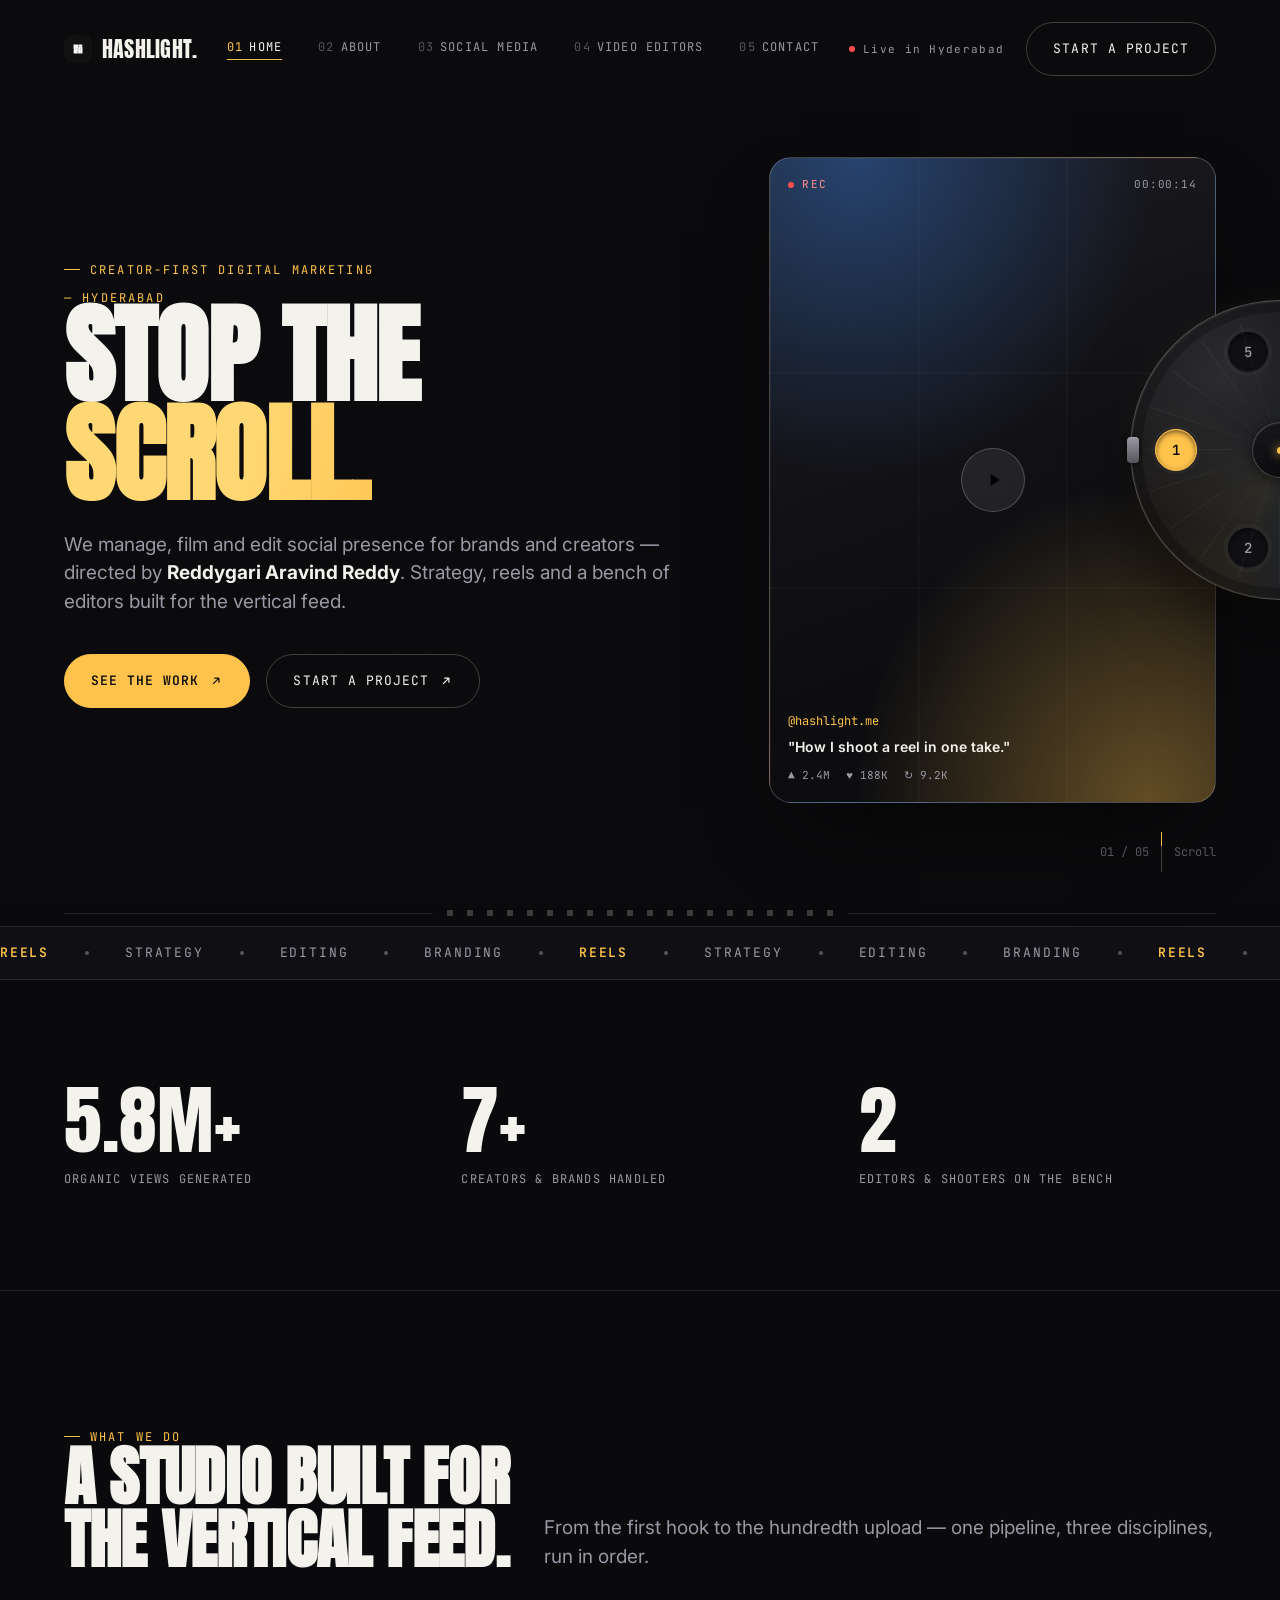
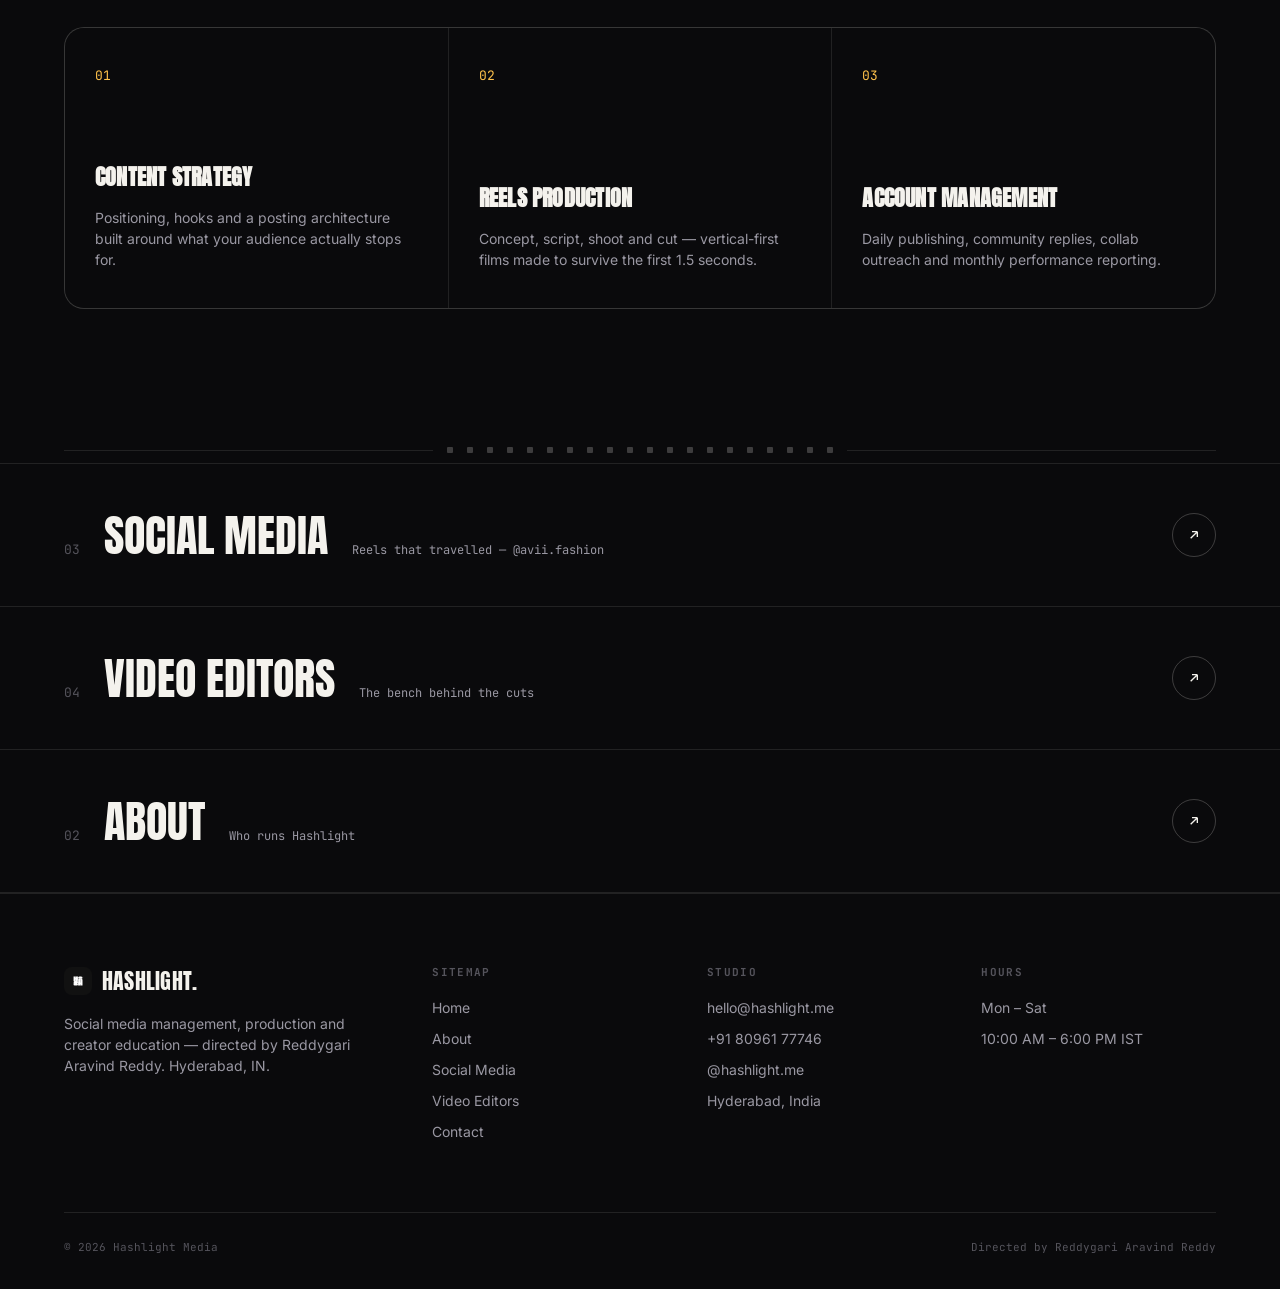
==== hashlight/index.html @ b40e2ab1 "Update stats count and add director photo - Creators & brands handled stat: 40+ -> 8+ - Add real dir" ====
<!doctype html>
<html lang="en">
<head>
<meta charset="UTF-8">
<meta name="viewport" content="width=device-width, initial-scale=1">
<title>Hashlight — Creator-First Digital Marketing, Hyderabad</title>
<meta name="description" content="Hashlight is a Hyderabad-based, creator-first digital marketing studio directed by Reddygari Aravind Reddy — reels, strategy, editing and creator classes.">
<link rel="icon" href="img/hashlight_logo.jpeg" type="image/jpeg">
<link rel="stylesheet" href="css/style.css">
</head>
<body>

<div class="grain"></div>
<div class="flash-spot"></div>

<!-- ================= NAV ================= -->
<header class="site-nav">
  <a href="#home" class="logo"><img src="img/hashlight_logo.jpeg" alt="" class="logo-mark">Hashlight.</a>
  <nav class="nav-links">
    <a href="#home" data-index="01">Home</a>
    <a href="#about" data-index="02">About</a>
    <a href="#social-media" data-index="03">Social Media</a>
    <a href="#video-editors" data-index="04">Video Editors</a>
    <a href="#contact" data-index="05">Contact</a>
  </nav>
  <div class="nav-cta">
    <span class="rec-tag"><span class="rec-dot"></span>Live in Hyderabad</span>
    <a href="#contact" class="btn btn-ghost js-start-project">Start a project</a>
  </div>
  <button class="nav-toggle" aria-label="Toggle menu"><span></span><span></span><span></span></button>
</header>

<!-- ================= 1. HOME ================= -->
<section id="home" class="hero wrap" data-dial="Home">
  <div class="hero-grid">
    <div>
      <p class="eyebrow reveal in" style="flex-wrap:wrap;">Creator-First Digital Marketing<span style="flex-basis:100%;">— Hyderabad</span></p>
      <h1 class="h1 hero-title reveal in reveal-d1">Stop the<br><span class="flash">scroll.</span></h1>
      <p class="lede hero-sub reveal in reveal-d2">We manage, film and edit social presence for brands and creators — directed by <b style="color:var(--ink)">Reddygari Aravind Reddy</b>. Strategy, reels and a bench of editors built for the vertical feed.</p>
      <div class="hero-actions reveal in reveal-d3">
        <a href="#social-media" class="btn btn-primary">See the work
          <svg viewBox="0 0 24 24" fill="none" stroke="currentColor" stroke-width="2"><path d="M7 17L17 7M17 7H9M17 7V15"/></svg>
        </a>
        <a href="#contact" class="btn btn-ghost js-start-project">Start a project
          <svg viewBox="0 0 24 24" fill="none" stroke="currentColor" stroke-width="2"><path d="M7 17L17 7M17 7H9M17 7V15"/></svg>
        </a>
      </div>
    </div>

    <div class="reel-card reveal in reveal-d2">
      <video class="reel-video" id="hero-reel-video" src="video/hero-reel.mp4" muted loop playsinline preload="metadata"></video>
      <div class="grid-lines"></div>
      <div class="reel-top">
        <span class="rec-tag"><span class="rec-dot"></span>REC</span>
        <span>00:00:14</span>
      </div>
      <button type="button" class="reel-play" id="hero-reel-play" aria-label="Play reel">
        <svg class="icon-play" viewBox="0 0 24 24" fill="currentColor"><path d="M8 5v14l11-7z"/></svg>
        <svg class="icon-pause" viewBox="0 0 24 24" fill="currentColor"><path d="M6 5h4v14H6zM14 5h4v14h-4z"/></svg>
      </button>
      <div class="reel-bottom">
        <div class="handle">@hashlight.me</div>
        <div class="caption">"How I shoot a reel in one take."</div>
        <div class="reel-stats"><span>▲ 2.4M</span><span>♥ 188K</span><span>↻ 9.2K</span></div>
      </div>
    </div>
  </div>

  <div class="scroll-cue">
    <span>01 / 05</span>
    <span class="track"></span>
    <span>Scroll</span>
  </div>
</section>

<div class="sprockets"><div class="sprockets-row">
  <i></i><i></i><i></i><i></i><i></i><i></i><i></i><i></i><i></i><i></i><i></i><i></i><i></i><i></i><i></i><i></i><i></i><i></i><i></i><i></i>
</div></div>

<!-- ================= TICKER ================= -->
<div class="ticker-wrap">
  <div class="ticker">
    <span><b>Reels</b><i></i>Strategy<i></i>Editing<i></i>Branding<i></i><b>Reels</b><i></i>Strategy<i></i>Editing<i></i>Branding<i></i></span>
    <span><b>Reels</b><i></i>Strategy<i></i>Editing<i></i>Branding<i></i><b>Reels</b><i></i>Strategy<i></i>Editing<i></i>Branding<i></i></span>
  </div>
</div>

<!-- ================= STATS ================= -->
<section class="stats wrap">
  <div class="stats-grid">
    <div class="reveal">
      <div class="stat-num" data-count="6.8M+">0</div>
      <div class="stat-label">Organic views generated</div>
    </div>
    <div class="reveal reveal-d1">
      <div class="stat-num" data-count="8+">0</div>
      <div class="stat-label">Creators &amp; brands handled</div>
    </div>
    <div class="reveal reveal-d2">
      <div class="stat-num" data-count="2">0</div>
      <div class="stat-label">Editors &amp; shooters on the bench</div>
    </div>
  </div>
</section>

<!-- ================= SERVICES ================= -->
<section class="services wrap">
  <div class="section-head">
    <div>
      <p class="eyebrow reveal">What we do</p>
      <h2 class="h2 reveal reveal-d1">A studio built for<br>the vertical feed.</h2>
    </div>
    <p class="lede reveal reveal-d2">From the first hook to the hundredth upload — one pipeline, three disciplines, run in order.</p>
  </div>

  <div class="services-grid">
    <div class="service-card reveal">
      <span class="service-index">01</span>
      <div>
        <h3 class="service-title">Content Strategy</h3>
        <p class="service-desc">Positioning, hooks and a posting architecture built around what your audience actually stops for.</p>
      </div>
    </div>
    <div class="service-card reveal reveal-d1">
      <span class="service-index">02</span>
      <div>
        <h3 class="service-title">Reels Production</h3>
        <p class="service-desc">Concept, script, shoot and cut — vertical-first films made to survive the first 1.5 seconds.</p>
      </div>
    </div>
    <div class="service-card reveal reveal-d2">
      <span class="service-index">03</span>
      <div>
        <h3 class="service-title">Account Management</h3>
        <p class="service-desc">Daily publishing, community replies, collab outreach and monthly performance reporting.</p>
      </div>
    </div>
  </div>
</section>

<div class="sprockets"><div class="sprockets-row">
  <i></i><i></i><i></i><i></i><i></i><i></i><i></i><i></i><i></i><i></i><i></i><i></i><i></i><i></i><i></i><i></i><i></i><i></i><i></i><i></i>
</div></div>

<!-- ================= PILLARS (in-page teasers) ================= -->
<section class="pillars">
  <a href="#social-media" class="pillar reveal">
    <div class="pillar-left">
      <span class="pillar-num">03</span>
      <span class="pillar-title">Social Media</span>
      <span class="pillar-sub">Reels that travelled — @avii.fashion</span>
    </div>
    <span class="pillar-arrow"><svg viewBox="0 0 24 24" fill="none" stroke="currentColor" stroke-width="2"><path d="M7 17L17 7M17 7H9M17 7V15"/></svg></span>
  </a>
  <a href="#video-editors" class="pillar reveal reveal-d1">
    <div class="pillar-left">
      <span class="pillar-num">04</span>
      <span class="pillar-title">Video Editors</span>
      <span class="pillar-sub">The bench behind the cuts</span>
    </div>
    <span class="pillar-arrow"><svg viewBox="0 0 24 24" fill="none" stroke="currentColor" stroke-width="2"><path d="M7 17L17 7M17 7H9M17 7V15"/></svg></span>
  </a>
  <a href="#about" class="pillar reveal reveal-d3">
    <div class="pillar-left">
      <span class="pillar-num">02</span>
      <span class="pillar-title">About</span>
      <span class="pillar-sub">Who runs Hashlight</span>
    </div>
    <span class="pillar-arrow"><svg viewBox="0 0 24 24" fill="none" stroke="currentColor" stroke-width="2"><path d="M7 17L17 7M17 7H9M17 7V15"/></svg></span>
  </a>
</section>

<!-- ================= 2. ABOUT ================= -->
<section id="about" class="page-hero wrap" data-dial="About">
  <p class="eyebrow reveal in">02 — About</p>
  <h1 class="h1 reveal in reveal-d1">Who runs<br><span class="flash">Hashlight.</span></h1>
  <p class="lede reveal in reveal-d2">One director, one point of view — a small studio that treats every account like it's the only one that matters.</p>
</section>

<div class="wrap">
  <div class="about-grid">
    <div class="director-card reveal">
      <div class="director-photo">
        <img src="img/director.jpg" alt="Reddygari Aravind Reddy" class="director-photo-img">
        <span class="frame-corner tl"></span>
        <span class="frame-corner br"></span>
      </div>
      <div class="director-info">
        <div class="name">Reddygari Aravind Reddy</div>
        <div class="role">Founder &amp; Director, Hashlight</div>
        <a href="https://www.instagram.com/avii.fashion/" target="_blank" rel="noopener" class="social-chip" style="margin-top:18px;">
          <svg viewBox="0 0 24 24" fill="none" stroke="currentColor" stroke-width="2" style="width:14px;height:14px;"><rect x="2" y="2" width="20" height="20" rx="5"/><circle cx="12" cy="12" r="4"/><circle cx="17.5" cy="6.5" r="1"/></svg>
          @avii.fashion
        </a>
      </div>
    </div>

    <div class="about-copy">
      <p class="reveal"><b>Reddygari Aravind Reddy</b> started Hashlight after building his own audience from nothing — the account <b>@avii.fashion</b> now reaches millions of viewers a month, and every method Hashlight teaches and sells was tested there first.</p>
      <p class="reveal reveal-d1">Hashlight exists because most "social media management" is a posting calendar with no point of view. We think a reel is a small film: it needs a hook, a shape, a reason to exist. So we build a strategy before we ever pick up a camera, then we shoot, cut and publish it ourselves — no handoffs, no guesswork.</p>
      <p class="reveal reveal-d2">Today the studio runs three arms under one roof: <b>management</b> for brands and creators who want consistent, strategic output; <b>production</b>, a bench of editors and shooters who turn ideas into finished films; and <b>classes</b>, where we teach the camera, scripting and editing skills we use every day.</p>

      <div class="values">
        <div class="value-card reveal">
          <span class="num">01</span>
          <h5>Hook first</h5>
          <p>Every idea is judged on its first 1.5 seconds before anything else.</p>
        </div>
        <div class="value-card reveal reveal-d1">
          <span class="num">02</span>
          <h5>Shipped, not perfect</h5>
          <p>A published reel beats a perfect script sitting in drafts.</p>
        </div>
        <div class="value-card reveal reveal-d2">
          <span class="num">03</span>
          <h5>Teach what we do</h5>
          <p>Every class comes from a method used on a live account that week.</p>
        </div>
      </div>
    </div>
  </div>
</div>

<div class="sprockets"><div class="sprockets-row">
  <i></i><i></i><i></i><i></i><i></i><i></i><i></i><i></i><i></i><i></i><i></i><i></i><i></i><i></i><i></i><i></i><i></i><i></i><i></i><i></i>
</div></div>

<section class="timeline wrap">
  <p class="eyebrow reveal">How we got here</p>
  <div class="tl-row reveal">
    <span class="yr">2022</span>
    <div>
      <h5>@avii.fashion begins</h5>
      <p>Aravind starts posting fashion and lifestyle reels — building the playbook Hashlight later teaches.</p>
    </div>
  </div>
  <div class="tl-row reveal reveal-d1">
    <span class="yr">2023</span>
    <div>
      <h5>Hashlight opens for clients</h5>
      <p>First brand accounts brought in-house for management, production and monthly reporting.</p>
    </div>
  </div>
  <div class="tl-row reveal reveal-d2">
    <span class="yr">2024</span>
    <div>
      <h5>The bench grows</h5>
      <p>Editors and shooters join full-time; Hashlight becomes a production studio, not a one-person shop.</p>
    </div>
  </div>
  <div class="tl-row reveal reveal-d3">
    <span class="yr">Now</span>
    <div>
      <h5>Classes launch</h5>
      <p>Camera, scripting and editing taught directly on the Hashlight channel — open to any creator ready to learn.</p>
    </div>
  </div>
</section>

<!-- ================= 3. SOCIAL MEDIA ================= -->
<section id="social-media" class="page-hero wrap" data-dial="Social Media">
  <p class="eyebrow reveal in">03 — Social Media</p>
  <h1 class="h1 reveal in reveal-d1">Reels that<br><span class="flash">travelled.</span></h1>
  <p class="lede reveal in reveal-d2">A running highlight reel from <b style="color:var(--ink)">@avii.fashion</b>, directed and edited in-house by Hashlight.</p>
</section>

<div class="wrap">
  <div class="social-cta reveal">
    <div class="ig-handle">
      <span class="ig-icon">
        <svg viewBox="0 0 24 24" fill="none" stroke="currentColor" stroke-width="2"><rect x="2" y="2" width="20" height="20" rx="5"/><circle cx="12" cy="12" r="4"/><circle cx="17.5" cy="6.5" r="1"/></svg>
      </span>
      <div>
        <div style="font-family:var(--display); font-size:20px; text-transform:uppercase;">Scope</div>
        <div style="font-family:var(--mono); font-size:12px; color:var(--ink-dim);">1,383,998 total views · 20,576 total likes</div>
      </div>
    </div>
  </div>

  <p class="eyebrow reveal" style="margin-top:30px;">Top reels</p>

  <div class="reel-grid" style="padding-block:26px clamp(50px,7vw,90px);">
    <a class="reel-tile reveal" href="https://www.instagram.com/reel/C_o4l-mPDhd/" target="_blank" rel="noopener">
      <div class="bg g3"></div>
      <video class="reel-tile-video" src="video/reel-scope-1.mp4" muted loop playsinline preload="metadata"></video>
      <div class="overlay"></div>
      <div class="meta"><div class="views">▲ 352,894 views</div><div class="cap">♥ 10,079 likes</div></div>
    </a>
    <a class="reel-tile reveal reveal-d1" href="https://www.instagram.com/reel/DJwp2NWBnwe/" target="_blank" rel="noopener">
      <div class="bg g4"></div>
      <video class="reel-tile-video" src="video/reel-scope-2.mp4" muted loop playsinline preload="metadata"></video>
      <div class="overlay"></div>
      <div class="meta"><div class="views">▲ 698,079 views</div><div class="cap">♥ 1,015 likes</div></div>
    </a>
    <a class="reel-tile reveal reveal-d2" href="https://www.instagram.com/reel/C0bukPaxzXo/" target="_blank" rel="noopener">
      <div class="bg g1"></div>
      <video class="reel-tile-video" src="video/reel-scope-3.mp4" muted loop playsinline preload="metadata"></video>
      <div class="overlay"></div>
      <div class="meta"><div class="views">▲ 14,200 views</div><div class="cap">♥ 357 likes</div></div>
    </a>
  </div>

  <div class="social-cta reveal" style="margin-top:20px;">
    <div class="ig-handle">
      <span class="ig-icon">
        <svg viewBox="0 0 24 24" fill="none" stroke="currentColor" stroke-width="2"><rect x="2" y="2" width="20" height="20" rx="5"/><circle cx="12" cy="12" r="4"/><circle cx="17.5" cy="6.5" r="1"/></svg>
      </span>
      <div>
        <div style="font-family:var(--display); font-size:20px; text-transform:uppercase;">@avii.fashion</div>
        <div style="font-family:var(--mono); font-size:12px; color:var(--ink-dim);">5,442,813 total views · 161,797 total likes</div>
        <div style="font-family:var(--mono); font-size:11px; color:var(--ink-faint); margin-top:6px;">The founder's own account — run by Hashlight, our flagship case study. For studio updates, follow <a href="https://www.instagram.com/hashlight.me/" target="_blank" rel="noopener" style="color:var(--gold);">@hashlight.me</a>.</div>
      </div>
    </div>
    <a href="https://www.instagram.com/avii.fashion/" target="_blank" rel="noopener" class="btn btn-primary">Follow on Instagram
      <svg viewBox="0 0 24 24" fill="none" stroke="currentColor" stroke-width="2"><path d="M7 17L17 7M17 7H9M17 7V15"/></svg>
    </a>
  </div>

  <p class="eyebrow reveal" style="margin-top:30px;">Top reels</p>

  <div class="reel-grid" style="padding-block:26px clamp(50px,7vw,90px);">
    <a class="reel-tile reveal" href="https://www.instagram.com/reel/DPyZSJhkuXs/" target="_blank" rel="noopener">
      <div class="bg g3"></div>
      <video class="reel-tile-video" src="video/reel-avii-1.mp4" muted loop playsinline preload="metadata"></video>
      <div class="overlay"></div>
      <div class="meta"><div class="views">▲ 906,175 views</div><div class="cap">♥ 53,167 likes</div></div>
    </a>
    <a class="reel-tile reveal reveal-d1" href="https://www.instagram.com/reel/DMQCzQLScJr/" target="_blank" rel="noopener">
      <div class="bg g4"></div>
      <video class="reel-tile-video" src="video/reel-avii-2.mp4" muted loop playsinline preload="metadata"></video>
      <div class="overlay"></div>
      <div class="meta"><div class="views">▲ 834,070 views</div><div class="cap">♥ 32,409 likes</div></div>
    </a>
    <a class="reel-tile reveal reveal-d2" href="https://www.instagram.com/reel/DWGxsfQhguy/" target="_blank" rel="noopener">
      <div class="bg g1"></div>
      <video class="reel-tile-video" src="video/reel-avii-3.mp4" muted loop playsinline preload="metadata"></video>
      <div class="overlay"></div>
      <div class="meta"><div class="views">▲ 657,611 views</div><div class="cap">♥ 26,999 likes</div></div>
    </a>
  </div>

  <p class="form-note reveal" style="text-align:center; padding-bottom:60px;">Muted autoplay video placeholders until real reel exports are dropped in at video/reel-*.mp4 — the stats above are real.</p>
</div>

<div class="sprockets"><div class="sprockets-row">
  <i></i><i></i><i></i><i></i><i></i><i></i><i></i><i></i><i></i><i></i><i></i><i></i><i></i><i></i><i></i><i></i><i></i><i></i><i></i><i></i>
</div></div>

<!-- ================= 4. VIDEO EDITORS ================= -->
<section id="video-editors" class="page-hero wrap" data-dial="Video Editors">
  <p class="eyebrow reveal in">04 — Video Editors</p>
  <h1 class="h1 reveal in reveal-d1">The bench<br>behind the<br><span class="flash">cuts.</span></h1>
  <p class="lede reveal in reveal-d2">Every reel Hashlight ships passes through this team — shooters, editors and motion designers working across every managed account.</p>
</section>

<div class="wrap">
  <div class="editors-grid">
    <div class="editor-card reveal">
      <div class="editor-photo e1"><div class="played"><svg width="26" height="26" viewBox="0 0 24 24" fill="#fff"><path d="M8 5v14l11-7z"/></svg></div></div>
      <div class="editor-info">
        <div class="name">Saketh</div>
        <div class="role">Video Editor</div>
        <p class="desc">Reel edits and motion-driven cuts — see the full body of work on his portfolio.</p>
        <div class="editor-skills"><span class="tag">Portfolio</span></div>
        <a href="https://sakethportfolio.my.canva.site/" target="_blank" rel="noopener" class="social-chip" style="margin-top:16px;">View portfolio</a>
      </div>
    </div>
    <div class="editor-card reveal reveal-d1">
      <div class="editor-photo e2"><div class="played"><svg width="26" height="26" viewBox="0 0 24 24" fill="#fff"><path d="M8 5v14l11-7z"/></svg></div></div>
      <div class="editor-info">
        <div class="name">Varun</div>
        <div class="role">Video Editor</div>
        <p class="desc">Cuts built for the vertical feed — see the full body of work on his portfolio.</p>
        <div class="editor-skills"><span class="tag">Portfolio</span></div>
        <a href="https://varun-editor.lovable.app/" target="_blank" rel="noopener" class="social-chip" data-inline-portfolio="1" style="margin-top:16px;">View portfolio</a>
      </div>
    </div>
  </div>
</div>

<div class="sprockets"><div class="sprockets-row">
  <i></i><i></i><i></i><i></i><i></i><i></i><i></i><i></i><i></i><i></i><i></i><i></i><i></i><i></i><i></i><i></i><i></i><i></i><i></i><i></i>
</div></div>

<section class="cta-band wrap">
  <p class="eyebrow reveal" style="justify-content:center">Join the bench</p>
  <h2 class="h1 cta-title reveal reveal-d1">We're always<br><span class="flash">watching cuts.</span></h2>
  <p class="lede reveal reveal-d2">Editor or shooter with a reel to show? Send your portfolio through the contact section.</p>
  <a href="#contact" class="btn btn-primary reveal reveal-d3">Submit your work
    <svg viewBox="0 0 24 24" fill="none" stroke="currentColor" stroke-width="2"><path d="M7 17L17 7M17 7H9M17 7V15"/></svg>
  </a>
</section>

<!-- ================= 5. CONTACT ================= -->
<section id="contact" class="page-hero wrap" data-dial="Contact">
  <p class="eyebrow reveal in">05 — Contact</p>
  <h1 class="h1 reveal in reveal-d1">Let's make<br><span class="flash">noise.</span></h1>
  <p class="lede reveal in reveal-d2">Tell us about the brand, the audience, and where you want to be in 90 days.</p>
</section>

<div class="wrap">
  <div class="contact-grid">
    <div class="reveal">
      <div class="contact-info-block">
        <div class="label">Email</div>
        <a href="mailto:hello@hashlight.me">hello@hashlight.me</a>
      </div>
      <div class="contact-info-block">
        <div class="label">Phone / WhatsApp</div>
        <a href="https://wa.me/918096177746" target="_blank" rel="noopener">+91 80961 77746</a>
      </div>
      <div class="contact-info-block">
        <div class="label">Instagram</div>
        <a href="https://www.instagram.com/hashlight.me/" target="_blank" rel="noopener">@hashlight.me</a>
      </div>
      <div class="contact-info-block">
        <div class="label">Studio</div>
        <p>Hyderabad, India</p>
      </div>
      <div class="contact-info-block">
        <div class="label">Hours</div>
        <p style="font-size:16px; font-family:var(--body); text-transform:none; color:var(--ink-dim);">Mon – Sat, 10:00 AM – 6:00 PM IST</p>
      </div>
      <div class="social-row">
        <a href="https://www.instagram.com/hashlight.me/" target="_blank" rel="noopener" class="social-chip">Instagram</a>
        <a href="mailto:hello@hashlight.me" class="social-chip">Email</a>
      </div>
    </div>

    <div class="whatsapp-card reveal reveal-d1">
      <div class="whatsapp-icon">
        <svg viewBox="0 0 24 24" fill="currentColor"><path d="M12.04 2C6.58 2 2.13 6.45 2.13 11.91c0 1.87.5 3.62 1.44 5.13L2 22l5.13-1.55a9.86 9.86 0 0 0 4.91 1.31h.01c5.46 0 9.9-4.45 9.9-9.91C21.95 6.45 17.5 2 12.04 2Zm5.8 14.14c-.24.68-1.4 1.3-1.93 1.38-.5.08-1.1.11-1.78-.11-.41-.13-.93-.3-1.6-.58-2.82-1.22-4.66-4.05-4.8-4.24-.14-.19-1.15-1.53-1.15-2.92 0-1.39.73-2.07.98-2.35.26-.28.56-.35.75-.35.19 0 .38 0 .54.01.17.01.41-.06.64.49.24.57.81 1.97.88 2.11.07.14.12.3.02.49-.09.19-.14.3-.28.46-.14.16-.29.36-.42.48-.14.13-.28.28-.12.55.16.28.72 1.19 1.55 1.93 1.06.95 1.96 1.24 2.24 1.38.28.14.44.12.6-.07.16-.19.68-.79.87-1.06.19-.28.37-.23.62-.14.26.09 1.63.77 1.91.91.28.14.47.21.54.33.07.12.07.68-.17 1.36Z"/></svg>
      </div>
      <p class="eyebrow" style="justify-content:flex-start">Fastest response</p>
      <h3 class="whatsapp-title">Chat with us<br>on <span class="flash">WhatsApp.</span></h3>
      <p class="lede">Send the brand, your current following and what you need — we usually reply within the hour.</p>
      <a href="https://wa.me/918096177746?text=Hi%20Hashlight%2C%20I%27d%20like%20to%20start%20a%20project." target="_blank" rel="noopener" class="btn btn-primary whatsapp-btn">Message +91 80961 77746
        <svg viewBox="0 0 24 24" fill="none" stroke="currentColor" stroke-width="2"><path d="M7 17L17 7M17 7H9M17 7V15"/></svg>
      </a>
      <p class="form-note">Opens WhatsApp in a new tab — nothing is submitted through this site.</p>
    </div>
  </div>
</div>

<!-- ================= FOOTER ================= -->
<footer class="site-footer wrap">
  <div class="footer-grid">
    <div class="footer-brand">
      <a href="#home" class="logo"><img src="img/hashlight_logo.jpeg" alt="" class="logo-mark">Hashlight.</a>
      <p>Social media management, production and creator education — directed by Reddygari Aravind Reddy. Hyderabad, IN.</p>
    </div>
    <div class="footer-col">
      <h4>Sitemap</h4>
      <a href="#home">Home</a>
      <a href="#about">About</a>
      <a href="#social-media">Social Media</a>
      <a href="#video-editors">Video Editors</a>
      <a href="#contact">Contact</a>
    </div>
    <div class="footer-col">
      <h4>Studio</h4>
      <a href="mailto:hello@hashlight.me">hello@hashlight.me</a>
      <a href="https://wa.me/918096177746" target="_blank" rel="noopener">+91 80961 77746</a>
      <a href="https://www.instagram.com/hashlight.me/" target="_blank" rel="noopener">@hashlight.me</a>
      <p>Hyderabad, India</p>
    </div>
    <div class="footer-col">
      <h4>Hours</h4>
      <p>Mon – Sat</p>
      <p>10:00 AM – 6:00 PM IST</p>
    </div>
  </div>
  <div class="footer-bottom">
    <span>© <span data-year></span> Hashlight Media</span>
    <span>Directed by Reddygari Aravind Reddy</span>
  </div>
</footer>

<script src="js/script.js"></script>
</body>
</html>
---- hashlight/css/style.css ----
/* ==========================================================================
   HASHLIGHT — Social Media Management Studio
   Design tokens: near-black stage, flash-gold + electric-blue duo,
   film-sprocket & timecode motifs throughout.
   ========================================================================== */

@import url('https://fonts.googleapis.com/css2?family=Anton&family=Inter:wght@400;500;600;700;800&family=JetBrains+Mono:wght@400;500;600&display=swap');

/* decorative background gradients — reel tiles (g1-g4) and editor photos (e1-e3) */
.g1{ background:radial-gradient(120% 90% at 15% 0%, rgba(255,194,75,.42), transparent 55%), radial-gradient(120% 90% at 90% 100%, rgba(62,142,255,.32), transparent 55%), linear-gradient(160deg,#1c1c22,#0c0c0f 75%); }
.g2{ background:radial-gradient(120% 90% at 90% 0%, rgba(62,142,255,.4), transparent 55%), radial-gradient(120% 90% at 10% 100%, rgba(255,194,75,.3), transparent 55%), linear-gradient(200deg,#191922,#0c0c0f 75%); }
.g3{ background:radial-gradient(130% 100% at 50% 0%, rgba(255,216,115,.32), transparent 60%), linear-gradient(180deg,#1a1a1f,#0c0c0f 80%); }
.g4{ background:radial-gradient(120% 90% at 20% 100%, rgba(62,142,255,.38), transparent 55%), radial-gradient(120% 90% at 85% 0%, rgba(255,194,75,.28), transparent 55%), linear-gradient(220deg,#1c1c22,#0c0c0f 75%); }
.e1{ background:radial-gradient(120% 90% at 20% 0%, rgba(255,194,75,.4), transparent 55%), linear-gradient(160deg,#1c1c22,#0c0c0f 75%); }
.e2{ background:radial-gradient(120% 90% at 85% 100%, rgba(62,142,255,.38), transparent 55%), linear-gradient(200deg,#191922,#0c0c0f 75%); }
.e3{ background:radial-gradient(130% 100% at 50% 0%, rgba(255,216,115,.3), transparent 60%), linear-gradient(180deg,#1a1a1f,#0c0c0f 80%); }

:root{
  --bg:            #0a0a0c;
  --bg-alt:        #101014;
  --bg-raised:     #17171c;
  --ink:           #f4f2ed;
  --ink-dim:       #9a98a3;
  --ink-faint:     #55545c;
  --gold:          #ffc24b;
  --gold-bright:   #ffd873;
  --blue:          #3e8eff;
  --line:          rgba(244,242,237,0.10);
  --line-strong:   rgba(244,242,237,0.22);

  --display: 'Anton', sans-serif;
  --body:    'Inter', sans-serif;
  --mono:    'JetBrains Mono', monospace;

  --max: 1280px;
  --pad: clamp(20px, 5vw, 64px);
  --ease: cubic-bezier(.16,.84,.32,1);
}

*,*::before,*::after{ box-sizing:border-box; margin:0; padding:0; }
html{ scroll-behavior:smooth; }
html,body{ background:var(--bg); }

body{
  font-family:var(--body);
  color:var(--ink);
  background:var(--bg);
  overflow-x:hidden;
  line-height:1.5;
  -webkit-font-smoothing:antialiased;
}

img,svg{ display:block; max-width:100%; }
a{ color:inherit; text-decoration:none; }
ul{ list-style:none; }
button{ font-family:inherit; cursor:pointer; }
input,textarea{ font-family:inherit; }

::selection{ background:var(--gold); color:#0a0a0c; }

@media (prefers-reduced-motion: reduce){
  *,*::before,*::after{ animation-duration:0.001ms !important; animation-iteration-count:1 !important; transition-duration:0.001ms !important; scroll-behavior:auto !important; }
}

/* ---------- grain overlay ---------- */
.grain{
  position:fixed; inset:0; z-index:2; pointer-events:none; opacity:.05; mix-blend-mode:overlay;
  background-image:url("data:image/svg+xml,%3Csvg xmlns='http://www.w3.org/2000/svg' width='120' height='120'%3E%3Cfilter id='n'%3E%3CfeTurbulence type='fractalNoise' baseFrequency='0.85' numOctaves='2' stitchTiles='stitch'/%3E%3C/filter%3E%3Crect width='100%25' height='100%25' filter='url(%23n)'/%3E%3C/svg%3E");
}

/* ---------- flash cursor spotlight (desktop, fine pointer only) ---------- */
.flash-spot{
  position:fixed; top:0; left:0; width:520px; height:520px; z-index:1; pointer-events:none;
  transform:translate(-50%,-50%);
  background:radial-gradient(circle, rgba(255,194,75,0.10) 0%, rgba(255,194,75,0.04) 35%, transparent 70%);
  opacity:0; transition:opacity .4s var(--ease);
  will-change:transform;
}
.flash-spot.active{ opacity:1; }
@media (pointer:coarse){ .flash-spot{ display:none; } }

/* ---------- focus ---------- */
a:focus-visible, button:focus-visible, input:focus-visible, textarea:focus-visible{
  outline:2px solid var(--gold); outline-offset:3px; border-radius:2px;
}

/* ==========================================================================
   Utility
   ========================================================================== */
.wrap{ max-width:var(--max); margin-inline:auto; padding-inline:var(--pad); }
.eyebrow{
  font-family:var(--mono); font-size:12px; letter-spacing:.18em; text-transform:uppercase;
  color:var(--gold); display:inline-flex; align-items:center; gap:10px;
}
.eyebrow::before{ content:''; width:16px; height:1px; background:var(--gold); display:inline-block; }
.text-dim{ color:var(--ink-dim); }
.gold{ color:var(--gold); }
.blue-text{ color:var(--blue); }
section{ position:relative; }

.btn{
  display:inline-flex; align-items:center; gap:10px;
  font-family:var(--mono); font-size:13px; letter-spacing:.08em; text-transform:uppercase;
  padding:16px 26px; border-radius:999px; border:1px solid var(--line-strong);
  transition:all .35s var(--ease); white-space:nowrap;
}
.btn-primary{ background:var(--gold); color:#0a0a0c; border-color:var(--gold); font-weight:600; }
.btn-primary:hover{ background:var(--gold-bright); transform:translateY(-2px); box-shadow:0 10px 30px -8px rgba(255,194,75,.5); }
.btn-ghost{ color:var(--ink); background:transparent; }
.btn-ghost:hover{ border-color:var(--gold); color:var(--gold); transform:translateY(-2px); }
.btn svg{ width:14px; height:14px; transition:transform .35s var(--ease); }
.btn:hover svg{ transform:translate(3px,-3px); }

.h1{ font-family:var(--display); text-transform:uppercase; line-height:.92; letter-spacing:-.01em; }
.h2{
  font-family:var(--display); text-transform:uppercase; letter-spacing:-.005em; line-height:.98;
  font-size:clamp(34px,5.2vw,64px);
}
.lede{ font-size:clamp(16px,1.6vw,19px); color:var(--ink-dim); max-width:56ch; }

/* sprocket strip — signature film-reel motif used as section divider */
.sprockets{ height:26px; display:flex; align-items:center; gap:14px; overflow:hidden; padding-inline:var(--pad); }
.sprockets::before, .sprockets::after{ content:''; flex:1; height:1px; background:var(--line); }
.sprockets i{ width:6px; height:6px; border-radius:1px; background:var(--line-strong); flex-shrink:0; }
.sprockets-row{ display:flex; gap:14px; flex-shrink:0; }

/* reveal-on-scroll */
.reveal{ opacity:0; transform:translateY(28px); transition:opacity .9s var(--ease), transform .9s var(--ease); }
.reveal.in{ opacity:1; transform:none; }
.reveal-d1{ transition-delay:.08s; } .reveal-d2{ transition-delay:.16s; } .reveal-d3{ transition-delay:.24s; } .reveal-d4{ transition-delay:.32s; }

/* ==========================================================================
   Nav
   ========================================================================== */
.site-nav{
  position:fixed; top:0; left:0; right:0; z-index:50;
  display:flex; align-items:center; justify-content:space-between;
  padding:22px var(--pad);
  transition:background .4s var(--ease), border-color .4s var(--ease), padding .4s var(--ease);
  border-bottom:1px solid transparent;
}
.site-nav.scrolled{ background:rgba(10,10,12,0.82); backdrop-filter:blur(14px); border-color:var(--line); padding-block:14px; }

.logo{ font-family:var(--display); font-size:22px; letter-spacing:.01em; text-transform:uppercase; display:flex; align-items:center; gap:10px; }
.logo-mark{ width:28px; height:28px; border-radius:8px; display:block; flex-shrink:0; }

.nav-links{ display:flex; align-items:center; gap:36px; }
.nav-links a{
  font-family:var(--mono); font-size:12px; letter-spacing:.1em; text-transform:uppercase; color:var(--ink-dim);
  position:relative; padding-bottom:4px; transition:color .3s var(--ease);
}
.nav-links a::before{ content: attr(data-index); color:var(--ink-faint); margin-right:6px; }
.nav-links a::after{ content:''; position:absolute; left:0; bottom:0; height:1px; width:0; background:var(--gold); transition:width .35s var(--ease); }
.nav-links a:hover, .nav-links a.active{ color:var(--ink); }
.nav-links a:hover::after, .nav-links a.active::after{ width:100%; }
.nav-links a.active::before{ color:var(--gold); }

.nav-cta{ display:flex; align-items:center; gap:22px; }
.rec-tag{ display:flex; align-items:center; gap:8px; font-family:var(--mono); font-size:11px; letter-spacing:.12em; color:var(--ink-dim); }
.rec-dot{ width:6px; height:6px; border-radius:50%; background:#ff4d4d; animation:pulse 1.6s infinite; }
@keyframes pulse{ 0%,100%{ opacity:1; } 50%{ opacity:.25; } }

.nav-toggle{ display:none; flex-direction:column; gap:5px; background:none; border:none; z-index:60; }
.nav-toggle span{ width:24px; height:2px; background:var(--ink); display:block; transition:all .3s var(--ease); }

/* mobile nav */
@media (max-width:920px){
  .nav-links{
    position:fixed; inset:0; background:var(--bg); flex-direction:column; justify-content:center; align-items:flex-start;
    padding:var(--pad); gap:26px; transform:translateX(100%); transition:transform .5s var(--ease); z-index:55;
  }
  .nav-links.open{ transform:translateX(0); }
  .nav-links a{ font-size:28px; font-family:var(--display); text-transform:uppercase; color:var(--ink); }
  .nav-links a::after{ display:none; }
  .rec-tag{ display:none; }
  .nav-toggle{ display:flex; }
  .nav-toggle.open span:nth-child(1){ transform:rotate(45deg) translate(5px,5px); }
  .nav-toggle.open span:nth-child(2){ opacity:0; }
  .nav-toggle.open span:nth-child(3){ transform:rotate(-45deg) translate(5px,-5px); }

  /* "Start a project" in the top bar — 25% smaller on mobile only */
  .nav-cta .js-start-project{
    font-size:9.75px; padding:12px 19.5px; gap:7.5px;
  }
  .nav-cta .js-start-project svg{ width:10.5px; height:10.5px; }
}

/* ==========================================================================
   Hero
   ========================================================================== */
.hero{
  min-height:100svh; display:flex; flex-direction:column; justify-content:center;
  padding-top:120px; padding-bottom:60px; position:relative;
}
.hero-grid{ display:grid; grid-template-columns:1.3fr .9fr; gap:60px; align-items:center; }
@media (max-width:980px){ .hero-grid{ grid-template-columns:1fr; } }

.hero-title{ font-size:clamp(52px, 8.4vw, 118px); }
.hero-title .flash{
  background:linear-gradient(100deg, var(--gold-bright) 20%, var(--gold) 40%, var(--blue) 65%, var(--gold-bright) 85%);
  background-size:300% 100%;
  -webkit-background-clip:text; background-clip:text; color:transparent;
  animation:sheen 7s ease-in-out infinite;
}
@keyframes sheen{ 0%{ background-position:0% 0; } 50%{ background-position:100% 0; } 100%{ background-position:0% 0; } }

.hero-sub{ margin-top:26px; }
.hero-actions{ display:flex; gap:16px; margin-top:38px; flex-wrap:wrap; }

/* reel mock card */
.reel-card{
  position:relative; aspect-ratio:9/13; border-radius:22px; overflow:hidden;
  border:1px solid var(--line-strong);
  background:
    radial-gradient(120% 90% at 20% 0%, rgba(62,142,255,.35), transparent 55%),
    radial-gradient(120% 90% at 85% 100%, rgba(255,194,75,.35), transparent 55%),
    linear-gradient(160deg, #1a1a20, #0c0c0f 70%);
  box-shadow:0 40px 80px -30px rgba(0,0,0,.7);
  animation:float 6s ease-in-out infinite;
}
@keyframes float{ 0%,100%{ transform:translateY(0); } 50%{ transform:translateY(-14px); } }
.reel-video{ position:absolute; inset:0; width:100%; height:100%; object-fit:cover; background:transparent; }
.reel-card .grid-lines{ position:absolute; inset:0; background-image:linear-gradient(var(--line) 1px, transparent 1px), linear-gradient(90deg, var(--line) 1px, transparent 1px); background-size:100% 33.33%, 33.33% 100%; opacity:.5; pointer-events:none; }
.reel-top{ position:absolute; top:18px; left:18px; right:18px; display:flex; justify-content:space-between; align-items:center; font-family:var(--mono); font-size:11px; color:var(--ink-dim); letter-spacing:.08em; pointer-events:none; }
.reel-top .rec-tag{ color:#ff8f8f; }
.reel-play{
  position:absolute; top:50%; left:50%; transform:translate(-50%,-50%);
  width:64px; height:64px; border-radius:50%; background:rgba(244,242,237,.08); backdrop-filter:blur(6px);
  border:1px solid var(--line-strong); display:flex; align-items:center; justify-content:center;
  transition:background .3s var(--ease), opacity .3s var(--ease); z-index:1;
}
.reel-play:hover{ background:rgba(244,242,237,.16); }
.reel-play svg{ width:20px; height:20px; }
.reel-play .icon-play{ margin-left:3px; }
.reel-play .icon-pause{ display:none; }
.reel-play.is-playing{ opacity:0; }
.reel-play.is-playing:hover{ opacity:1; }
.reel-play.is-playing .icon-play{ display:none; }
.reel-play.is-playing .icon-pause{ display:block; margin-left:0; }
.reel-bottom{ position:absolute; bottom:18px; left:18px; right:18px; pointer-events:none; }
.reel-bottom .handle{ font-family:var(--mono); font-size:12px; color:var(--gold); margin-bottom:6px; }
.reel-bottom .caption{ font-size:14px; font-weight:600; }
.reel-stats{ display:flex; gap:16px; margin-top:10px; font-family:var(--mono); font-size:11px; color:var(--ink-dim); }

.scroll-cue{ position:absolute; bottom:28px; right:var(--pad); display:flex; align-items:center; gap:12px; font-family:var(--mono); font-size:12px; color:var(--ink-faint); }
.scroll-cue .track{ width:1px; height:40px; background:var(--line-strong); position:relative; overflow:hidden; }
.scroll-cue .track::after{ content:''; position:absolute; top:0; left:0; width:100%; height:14px; background:var(--gold); animation:cue 2s ease-in-out infinite; }
@keyframes cue{ 0%{ transform:translateY(-100%); } 100%{ transform:translateY(140%); } }
@media (max-width:640px){ .scroll-cue{ display:none; } }

/* ==========================================================================
   Marquee ticker
   ========================================================================== */
.ticker-wrap{ border-top:1px solid var(--line); border-bottom:1px solid var(--line); overflow:hidden; padding:16px 0; background:var(--bg-alt); }
.ticker{ display:flex; width:max-content; animation:tick 32s linear infinite; }
.ticker span{
  font-family:var(--mono); font-size:13px; letter-spacing:.14em; text-transform:uppercase; color:var(--ink-dim);
  padding-right:36px; display:flex; align-items:center; gap:36px; white-space:nowrap;
}
.ticker span b{ color:var(--gold); font-weight:600; }
.ticker span i{ width:4px; height:4px; border-radius:50%; background:var(--ink-faint); display:inline-block; }
@keyframes tick{ from{ transform:translateX(0); } to{ transform:translateX(-50%); } }

/* ==========================================================================
   Stats
   ========================================================================== */
.stats{ padding-block:clamp(60px,8vw,110px); border-bottom:1px solid var(--line); }
.stats-grid{ display:grid; grid-template-columns:repeat(3,1fr); gap:40px; }
@media (max-width:760px){ .stats-grid{ grid-template-columns:1fr; gap:36px; } }
.stat-num{ font-family:var(--display); font-size:clamp(48px,6vw,76px); color:var(--ink); line-height:1; }
.stat-label{ font-family:var(--mono); font-size:12px; letter-spacing:.1em; text-transform:uppercase; color:var(--ink-dim); margin-top:12px; }

/* ==========================================================================
   Services (bento)
   ========================================================================== */
.services{ padding-block:clamp(80px,10vw,140px); }
.section-head{ display:flex; justify-content:space-between; align-items:flex-end; gap:30px; margin-bottom:56px; flex-wrap:wrap; }
.services-grid{ display:grid; grid-template-columns:repeat(3,1fr); gap:1px; background:var(--line); border:1px solid var(--line); border-radius:20px; overflow:hidden; }
@media (max-width:980px){ .services-grid{ grid-template-columns:repeat(2,1fr); } }
@media (max-width:560px){ .services-grid{ grid-template-columns:1fr; } }
.service-card{ background:var(--bg); padding:38px 30px; min-height:280px; display:flex; flex-direction:column; justify-content:space-between; transition:background .4s var(--ease); position:relative; overflow:hidden; }
.service-card::before{ content:''; position:absolute; inset:0; background:linear-gradient(160deg, rgba(255,194,75,.10), transparent 60%); opacity:0; transition:opacity .4s var(--ease); }
.service-card:hover{ background:var(--bg-raised); }
.service-card:hover::before{ opacity:1; }
.service-index{ font-family:var(--mono); font-size:13px; color:var(--gold); }
.service-title{ font-family:var(--display); font-size:22px; text-transform:uppercase; margin-top:50px; letter-spacing:.01em; }
.service-desc{ font-size:14px; color:var(--ink-dim); margin-top:14px; }

/* ==========================================================================
   Link-teaser rows (index page pillars)
   ========================================================================== */
.pillars{ border-top:1px solid var(--line); }
.pillar{
  display:flex; align-items:center; justify-content:space-between; padding:38px var(--pad);
  border-bottom:1px solid var(--line); position:relative; overflow:hidden; transition:padding-left .4s var(--ease);
}
.pillar::before{ content:''; position:absolute; left:0; top:0; bottom:0; width:0; background:var(--gold); transition:width .4s var(--ease); }
.pillar:hover{ padding-left:calc(var(--pad) + 18px); }
.pillar:hover::before{ width:4px; }
.pillar-left{ display:flex; align-items:baseline; gap:24px; }
.pillar-num{ font-family:var(--mono); font-size:13px; color:var(--ink-faint); }
.pillar-title{ font-family:var(--display); font-size:clamp(26px,4vw,44px); text-transform:uppercase; transition:color .3s var(--ease); }
.pillar:hover .pillar-title{ color:var(--gold); }
.pillar-sub{ font-family:var(--mono); font-size:12px; color:var(--ink-dim); display:none; }
@media (min-width:760px){ .pillar-sub{ display:block; } }
.pillar-arrow{ width:44px; height:44px; border-radius:50%; border:1px solid var(--line-strong); display:flex; align-items:center; justify-content:center; flex-shrink:0; transition:all .35s var(--ease); }
.pillar:hover .pillar-arrow{ background:var(--gold); border-color:var(--gold); transform:rotate(45deg); }
.pillar-arrow svg{ width:16px; height:16px; }
.pillar:hover .pillar-arrow svg{ color:#0a0a0c; }

/* ==========================================================================
   CTA band
   ========================================================================== */
.cta-band{ padding-block:clamp(90px,12vw,160px); text-align:center; border-top:1px solid var(--line); }
.cta-title{ font-size:clamp(48px,9vw,120px); }
.cta-band .lede{ margin-inline:auto; text-align:center; margin-top:20px; }
.cta-band .btn{ margin-top:40px; }

/* ==========================================================================
   Footer
   ========================================================================== */
.site-footer{ border-top:1px solid var(--line); padding-block:70px 34px; }
.footer-grid{ display:grid; grid-template-columns:1.4fr repeat(3,1fr); gap:40px; }
@media (max-width:820px){ .footer-grid{ grid-template-columns:1fr 1fr; } }
@media (max-width:560px){ .footer-grid{ grid-template-columns:1fr; } }
.footer-brand .logo{ margin-bottom:16px; }
.footer-brand p{ color:var(--ink-dim); font-size:14px; max-width:32ch; }
.footer-col h4{ font-family:var(--mono); font-size:11px; letter-spacing:.12em; text-transform:uppercase; color:var(--ink-faint); margin-bottom:16px; }
.footer-col a, .footer-col p{ display:block; font-size:14px; color:var(--ink-dim); margin-bottom:10px; transition:color .25s; }
.footer-col a:hover{ color:var(--gold); }
.footer-bottom{ margin-top:60px; padding-top:26px; border-top:1px solid var(--line); display:flex; justify-content:space-between; align-items:center; font-family:var(--mono); font-size:11px; color:var(--ink-faint); flex-wrap:wrap; gap:12px; }

/* ==========================================================================
   Page hero (inner pages)
   ========================================================================== */
.page-hero{ padding-top:150px; padding-bottom:70px; border-bottom:1px solid var(--line); }
.page-hero .h1{ font-size:clamp(44px,7vw,90px); margin-top:18px; }
.page-hero .lede{ margin-top:22px; }

/* ==========================================================================
   About page
   ========================================================================== */
.about-grid{ display:grid; grid-template-columns:.9fr 1.1fr; gap:70px; padding-block:clamp(70px,9vw,120px); align-items:start; }
@media (max-width:920px){ .about-grid{ grid-template-columns:1fr; gap:50px; } }
.director-card{ border:1px solid var(--line-strong); border-radius:20px; overflow:hidden; position:sticky; top:120px; }
/* sticky only makes sense in the two-column layout — in the stacked
   single-column mobile layout it floats over the copy below while scrolling */
@media (max-width:920px){ .director-card{ position:static; } }
.director-photo{ aspect-ratio:4/5; background:
    radial-gradient(120% 90% at 15% 0%, rgba(255,194,75,.4), transparent 55%),
    radial-gradient(120% 90% at 90% 100%, rgba(62,142,255,.35), transparent 55%),
    linear-gradient(160deg,#1c1c22,#0c0c0f 75%);
  display:flex; align-items:flex-end; padding:26px; position:relative; overflow:hidden; }
.director-photo-img{ position:absolute; inset:0; width:100%; height:100%; object-fit:cover; }
.director-photo .frame-corner{ position:absolute; width:22px; height:22px; border-color:var(--ink-dim); z-index:1; }
.director-photo .tl{ top:16px; left:16px; border-top:1px solid; border-left:1px solid; }
.director-photo .br{ bottom:16px; right:16px; border-bottom:1px solid; border-right:1px solid; }
.director-info{ padding:26px; border-top:1px solid var(--line); }
.director-info .name{ font-family:var(--display); font-size:24px; text-transform:uppercase; }
.director-info .role{ font-family:var(--mono); font-size:12px; color:var(--gold); margin-top:6px; letter-spacing:.08em; }

.about-copy p{ font-size:17px; color:var(--ink-dim); margin-bottom:22px; max-width:62ch; }
.about-copy p b{ color:var(--ink); font-weight:600; }

.values{ display:grid; grid-template-columns:repeat(3,1fr); gap:1px; background:var(--line); border:1px solid var(--line); border-radius:18px; overflow:hidden; margin-top:40px; }
@media (max-width:760px){ .values{ grid-template-columns:1fr; } }
.value-card{ background:var(--bg); padding:28px; }
.value-card .num{ font-family:var(--mono); color:var(--gold); font-size:12px; }
.value-card h5{ font-family:var(--display); text-transform:uppercase; font-size:18px; margin-top:16px; }
.value-card p{ font-size:13px; color:var(--ink-dim); margin-top:10px; }

.timeline{ padding-block:clamp(60px,8vw,110px); border-top:1px solid var(--line); }
.tl-row{ display:grid; grid-template-columns:120px 1fr; gap:30px; padding-block:26px; border-bottom:1px solid var(--line); }
.tl-row .yr{ font-family:var(--mono); color:var(--gold); font-size:14px; }
.tl-row h5{ font-family:var(--display); text-transform:uppercase; font-size:20px; }
.tl-row p{ color:var(--ink-dim); font-size:14px; margin-top:6px; max-width:56ch; }

/* ==========================================================================
   Social Media page — reel grid
   ========================================================================== */
.social-cta{ display:flex; align-items:center; justify-content:space-between; gap:24px; flex-wrap:wrap; padding-block:40px; border-bottom:1px solid var(--line); }
.ig-handle{ display:flex; align-items:center; gap:14px; }
.ig-icon{ width:44px; height:44px; border-radius:12px; background:linear-gradient(135deg,var(--gold),var(--blue)); display:flex; align-items:center; justify-content:center; }
.ig-icon svg{ width:22px; height:22px; color:#0a0a0c; }

.reel-grid{ display:grid; grid-template-columns:repeat(4,1fr); gap:22px; padding-block:clamp(50px,7vw,90px); }
@media (max-width:980px){ .reel-grid{ grid-template-columns:repeat(2,1fr); } }
@media (max-width:560px){ .reel-grid{ grid-template-columns:1fr; } }
.reel-tile{
  aspect-ratio:9/16; border-radius:16px; overflow:hidden; position:relative; border:1px solid var(--line);
  transition:transform .45s var(--ease), border-color .45s var(--ease);
}
.reel-tile:hover{ transform:translateY(-8px); border-color:var(--line-strong); }
.reel-tile .bg{ position:absolute; inset:0; }
/* always visible — shows its first loaded frame as a thumbnail at rest,
   then simply starts moving on hover, no fade needed */
.reel-tile-video{ position:absolute; inset:0; width:100%; height:100%; object-fit:cover; background:transparent; }
.reel-tile .overlay{ position:absolute; inset:0; background:linear-gradient(to top, rgba(0,0,0,.75) 0%, rgba(0,0,0,0) 45%); }
.reel-tile .meta{ position:absolute; bottom:14px; left:14px; right:14px; }
.reel-tile .views{ font-family:var(--mono); font-size:11px; color:var(--gold-bright); }
.reel-tile .cap{ font-size:13px; font-weight:600; margin-top:4px; }

.tag{ font-family:var(--mono); font-size:10px; letter-spacing:.06em; text-transform:uppercase; color:var(--ink-dim); border:1px solid var(--line-strong); border-radius:999px; padding:4px 10px; }

/* ==========================================================================
   Video editors page
   ========================================================================== */
.editors-grid{ display:grid; grid-template-columns:repeat(2,1fr); gap:26px; padding-block:clamp(50px,7vw,90px); max-width:760px; margin-inline:auto; }
@media (max-width:600px){ .editors-grid{ grid-template-columns:1fr; } }
.editor-card{ border:1px solid var(--line); border-radius:18px; overflow:hidden; transition:border-color .35s var(--ease), transform .35s var(--ease); }
.editor-card:hover{ border-color:var(--line-strong); transform:translateY(-6px); }
.editor-photo{ aspect-ratio:1; position:relative; }
.editor-photo .played{ position:absolute; inset:0; display:flex; align-items:center; justify-content:center; opacity:0; transition:opacity .3s; background:rgba(0,0,0,.35); }
.editor-card:hover .played{ opacity:1; }
.editor-info{ padding:22px; border-top:1px solid var(--line); }
.editor-info .name{ font-family:var(--display); font-size:19px; text-transform:uppercase; }
.editor-info .role{ font-family:var(--mono); font-size:11px; color:var(--gold); margin-top:4px; letter-spacing:.06em; }
.editor-info .desc{ font-size:13px; color:var(--ink-dim); margin-top:12px; }
.editor-skills{ display:flex; gap:6px; margin-top:14px; flex-wrap:wrap; }

/* ==========================================================================
   Contact page
   ========================================================================== */
.contact-grid{ display:grid; grid-template-columns:1fr 1fr; gap:70px; padding-block:clamp(60px,8vw,110px); }
@media (max-width:920px){ .contact-grid{ grid-template-columns:1fr; gap:50px; } }

.contact-info-block{ margin-bottom:44px; }
.contact-info-block .label{ font-family:var(--mono); font-size:11px; letter-spacing:.1em; text-transform:uppercase; color:var(--ink-faint); margin-bottom:10px; }
.contact-info-block a, .contact-info-block p{ font-family:var(--display); font-size:clamp(22px,2.6vw,32px); text-transform:uppercase; }
.contact-info-block a{ transition:color .3s; }
.contact-info-block a:hover{ color:var(--gold); }
.social-row{ display:flex; gap:14px; margin-top:30px; }
.social-chip{ display:flex; align-items:center; gap:8px; border:1px solid var(--line-strong); border-radius:999px; padding:10px 18px; font-family:var(--mono); font-size:12px; transition:all .3s var(--ease); }
.social-chip:hover{ border-color:var(--gold); color:var(--gold); }

.form-note{ font-family:var(--mono); font-size:12px; color:var(--ink-faint); margin-top:10px; }

/* whatsapp CTA card */
.whatsapp-card{
  border:1px solid var(--line-strong); border-radius:22px; padding:clamp(30px,4vw,46px);
  background:
    radial-gradient(120% 90% at 100% 0%, rgba(37,211,102,.14), transparent 55%),
    radial-gradient(120% 90% at 0% 100%, rgba(255,194,75,.12), transparent 55%),
    linear-gradient(160deg,#151519,#0c0c0f 75%);
  position:relative; overflow:hidden;
}
.whatsapp-icon{
  width:56px; height:56px; border-radius:16px; background:#25D366; color:#0a0a0c;
  display:flex; align-items:center; justify-content:center; margin-bottom:26px;
}
.whatsapp-icon svg{ width:28px; height:28px; }
.whatsapp-title{ font-family:var(--display); text-transform:uppercase; font-size:clamp(28px,3.6vw,40px); line-height:1; margin-top:14px; }
.whatsapp-card .lede{ margin-top:18px; max-width:44ch; }
.whatsapp-btn{ margin-top:32px; background:#25D366; border-color:#25D366; color:#08130d; }
.whatsapp-btn:hover{ background:#2fe077; box-shadow:0 10px 30px -8px rgba(37,211,102,.5); }
.whatsapp-card .form-note{ margin-top:16px; }

/* ==========================================================================
   Page panels — each dial section, plus the page-local content around it,
   is grouped (at runtime, in script.js) into its own panel. Only the active
   one is ever in the document flow, so pages have a real end and never
   scroll into one another — switching pages is a jump, not a scroll.
   ========================================================================== */
.page-panel{ display:none; }
.page-panel.active{ display:block; }

/* ==========================================================================
   Telephone-dial section navigator — an actual rotary dial: drag it around
   and it spins (numbers included) until you let go, snapping to whichever
   digit lands on the fixed finger-stop, which becomes the active page. No
   click-to-jump on the numbers themselves — drag-and-release only. Desktop
   anchors the dial off the right edge (stop at the leftmost point); mobile
   anchors it off the bottom edge (stop at the top point) — same widget,
   repositioned.
   ========================================================================== */
.tel-dial{ position:fixed; inset:0; z-index:45; pointer-events:none; }

.tel-dial-face{
  position:fixed; right:-150px; top:50%; transform:translateY(-50%);
  width:300px; height:300px; z-index:45;
  pointer-events:auto; touch-action:none; cursor:grab;
}
.tel-dial-face:active{ cursor:grabbing; }
@media (max-width:920px){
  .tel-dial-face{
    right:auto; left:50%; top:auto; bottom:-150px; transform:translateX(-50%);
    width:230px; height:230px;
  }
}
.tel-dial-face::before{
  content:''; position:absolute; inset:0; border-radius:50%;
  background:
    conic-gradient(from 200deg, rgba(255,216,115,.10), transparent 28%, transparent 68%, rgba(62,142,255,.09), rgba(255,216,115,.10)),
    radial-gradient(circle at 30% 26%, rgba(244,242,237,.11), transparent 50%),
    radial-gradient(circle at 76% 82%, rgba(62,142,255,.06), transparent 60%),
    linear-gradient(160deg, var(--bg-raised), #0c0c0f 78%);
  border:1px solid var(--line-strong);
  box-shadow:
    0 30px 80px -20px rgba(0,0,0,.75),
    0 0 44px -12px rgba(255,194,75,.10),
    inset 0 0 0 1px rgba(244,242,237,.06),
    inset 0 0 0 11px rgba(0,0,0,.24),
    inset 0 2px 3px rgba(244,242,237,.05);
  transition:box-shadow .3s var(--ease);
}
.tel-dial-face:hover::before{
  box-shadow:
    0 30px 80px -20px rgba(0,0,0,.75),
    0 0 56px -10px rgba(255,194,75,.18),
    inset 0 0 0 1px rgba(244,242,237,.08),
    inset 0 0 0 11px rgba(0,0,0,.24),
    inset 0 2px 3px rgba(244,242,237,.05);
}
.tel-dial-face::after{
  content:''; position:absolute; inset:16px; border-radius:50%; pointer-events:none;
  background:repeating-conic-gradient(from 0deg, rgba(244,242,237,.06) 0deg .6deg, transparent .6deg 18deg);
  opacity:.7;
  animation:dial-idle-spin 50s linear infinite;
}
@keyframes dial-idle-spin{ to{ transform:rotate(360deg); } }

.tel-dial-ring{ position:absolute; inset:0; pointer-events:none; will-change:transform; }

/* finger holes — set inward from the rim (not sitting on the dial's edge
   line) so they read as holes drilled into the face; they revolve AND tilt
   together with the ring's rotation, like numbers printed on a spinning disc */
.tel-dial-hole{
  position:absolute; width:42px; height:42px; margin:-21px 0 0 -21px; border-radius:50%;
  background:var(--bg-alt); border:1px solid var(--line); color:var(--ink-dim);
  font-family:var(--mono); font-size:14px; font-weight:500;
  display:flex; align-items:center; justify-content:center;
  box-shadow:
    inset 0 2px 5px rgba(0,0,0,.55), inset 0 -1px 0 rgba(244,242,237,.05),
    0 0 0 3px rgba(244,242,237,.03);
  transition:background .3s var(--ease), border-color .3s var(--ease), color .3s var(--ease), box-shadow .3s var(--ease);
  pointer-events:none;
}
.tel-dial-hole.active{
  background:var(--gold); border-color:var(--gold); color:#0a0a0c; font-weight:600;
  animation:hole-pulse 2.4s ease-in-out infinite;
}
@keyframes hole-pulse{
  0%,100%{ box-shadow:0 4px 16px -4px rgba(255,194,75,.6), 0 0 0 3px rgba(255,194,75,.08); }
  50%{ box-shadow:0 4px 26px -2px rgba(255,194,75,.85), 0 0 0 5px rgba(255,194,75,.14); }
}
@media (max-width:920px){
  .tel-dial-hole{ width:34px; height:34px; margin:-17px 0 0 -17px; font-size:12px; }
}

.tel-dial-hub{
  position:absolute; left:50%; top:50%; width:56px; height:56px; margin:-28px 0 0 -28px;
  border-radius:50%; pointer-events:none;
  background:linear-gradient(160deg, var(--bg-raised), #0c0c0f 80%);
  border:1px solid var(--line-strong);
  box-shadow:0 4px 12px rgba(0,0,0,.5), inset 0 1px 0 rgba(244,242,237,.07);
  display:flex; align-items:center; justify-content:center;
}
.tel-dial-hub::before{
  content:''; width:7px; height:7px; border-radius:50%;
  background:var(--gold); box-shadow:0 0 10px 2px rgba(255,194,75,.45);
}
@media (max-width:920px){ .tel-dial-hub{ width:44px; height:44px; margin:-22px 0 0 -22px; } }

/* the mechanical finger-stop — fixed, does not rotate with the ring; marks
   the spot a hole must reach to register as the active page */
.tel-dial-stop{
  position:absolute; width:12px; height:26px; margin-top:-13px; left:-3px; top:50%;
  border-radius:4px; pointer-events:none;
  background:linear-gradient(180deg, var(--ink-dim), var(--ink-faint));
  box-shadow:0 2px 6px rgba(0,0,0,.5), inset 0 1px 0 rgba(244,242,237,.18);
}
@media (max-width:920px){
  .tel-dial-stop{ left:50%; top:-3px; margin-top:0; margin-left:-13px; width:26px; height:12px; }
}

/* jump-cut veil — dial/nav navigation "opens" a section instead of scrolling past
   it. Sits below the dial (z-index 45) so the ring keeps rotating, visible,
   through the transition — only the page content underneath gets covered. */
.page-transition-veil{
  position:fixed; inset:0; z-index:42; background:var(--bg);
  opacity:0; pointer-events:none; transition:opacity .18s ease;
}
.page-transition-veil.show{ opacity:1; transition:opacity .22s ease; }

/* first-visit tutorial — thin dark layer, dial pokes through (z-index 45 > 40) */
.tutorial-overlay{
  position:fixed; inset:0; z-index:40; background:rgba(6,6,8,.6);
  opacity:0; visibility:hidden; pointer-events:none;
  transition:opacity .5s var(--ease), visibility 0s linear .5s;
}
.tutorial-overlay.show{
  opacity:1; visibility:visible; pointer-events:auto;
  transition:opacity .5s var(--ease), visibility 0s linear 0s;
}
/* arc + caption are positioned in JS from the dial's live bounding box, so
   they always hug the actual dial regardless of its current size/anchor */
.tutorial-arc-svg{ position:fixed; left:0; top:0; pointer-events:none; overflow:visible; }
.tutorial-arc-path{ fill:none; stroke:var(--gold); stroke-width:2.5; stroke-linecap:round; opacity:.9; }
.tutorial-arc-head{ fill:none; stroke:var(--gold); stroke-width:2.5; stroke-linecap:round; stroke-linejoin:round; }
.tutorial-caption{
  position:fixed; width:150px; transform:translate(-100%,-50%); text-align:right;
  font-family:var(--mono); font-size:12px; letter-spacing:.06em; text-transform:uppercase;
  color:var(--ink); line-height:1.6; pointer-events:none;
}
@media (max-width:920px){
  .tutorial-caption{ width:200px; transform:translate(-50%,-100%); text-align:center; }
}

/* ==========================================================================
   "Start a project" intake modal
   ========================================================================== */
.field{ margin-bottom:24px; }
.field label{ display:block; font-family:var(--mono); font-size:11px; letter-spacing:.1em; text-transform:uppercase; color:var(--ink-dim); margin-bottom:10px; }
.field input, .field select{
  width:100%; background:transparent; border:none; border-bottom:1px solid var(--line-strong);
  padding:12px 2px; color:var(--ink); font-size:16px; transition:border-color .3s var(--ease);
}
.field select option{ background:var(--bg-raised); }
.field input:focus, .field select:focus{ border-color:var(--gold); outline:none; }
.field input::placeholder{ color:var(--ink-faint); }

.modal-overlay{
  position:fixed; inset:0; z-index:80; display:flex; align-items:center; justify-content:center;
  padding:var(--pad); background:rgba(6,6,8,.72); backdrop-filter:blur(6px);
  opacity:0; visibility:hidden; transition:opacity .3s var(--ease), visibility 0s linear .3s;
}
.modal-overlay.open{ opacity:1; visibility:visible; transition:opacity .3s var(--ease), visibility 0s linear 0s; }
.modal-card{
  position:relative; width:100%; max-width:460px; max-height:88vh; overflow-y:auto;
  background:linear-gradient(160deg,#151519,#0c0c0f 78%); border:1px solid var(--line-strong);
  border-radius:22px; box-shadow:0 40px 90px -30px rgba(0,0,0,.8);
  transform:translateY(18px) scale(.98); transition:transform .35s cubic-bezier(.34,1.15,.4,1);
}
.modal-overlay.open .modal-card{ transform:translateY(0) scale(1); }
.modal-body{ padding:clamp(30px,4vw,46px); }
.modal-close{
  position:absolute; top:18px; right:18px; width:36px; height:36px; border-radius:50%;
  background:var(--bg-alt); border:1px solid var(--line); color:var(--ink-dim);
  display:flex; align-items:center; justify-content:center; transition:all .3s var(--ease);
}
.modal-close:hover{ border-color:var(--gold); color:var(--gold); }
.modal-close svg{ width:16px; height:16px; }
.modal-title{ font-family:var(--display); text-transform:uppercase; font-size:clamp(26px,3.6vw,36px); line-height:1; margin-top:14px; margin-bottom:28px; }
.modal-body .btn{ width:100%; justify-content:center; margin-top:6px; }
.modal-confirm{ text-align:center; padding-block:20px; }
.modal-confirm-icon{
  width:56px; height:56px; border-radius:50%; background:rgba(255,194,75,.12); color:var(--gold);
  display:flex; align-items:center; justify-content:center; margin:0 auto 22px;
}
.modal-confirm-icon svg{ width:26px; height:26px; }
.modal-confirm-text{ font-size:17px; line-height:1.5; }
.modal-confirm .modal-done{ margin-top:26px; }

.reel-embed-fallback{ display:block; text-align:center; padding:12px; }

/* inline portfolio preview — for editor sites that allow being framed */
.portfolio-modal-card{ max-width:900px; width:92vw; padding:0; background:#000; border-color:var(--line); }
.portfolio-embed-wrap{ height:min(80vh, 700px); }
.portfolio-embed-wrap iframe{ width:100%; height:100%; border:0; display:block; }
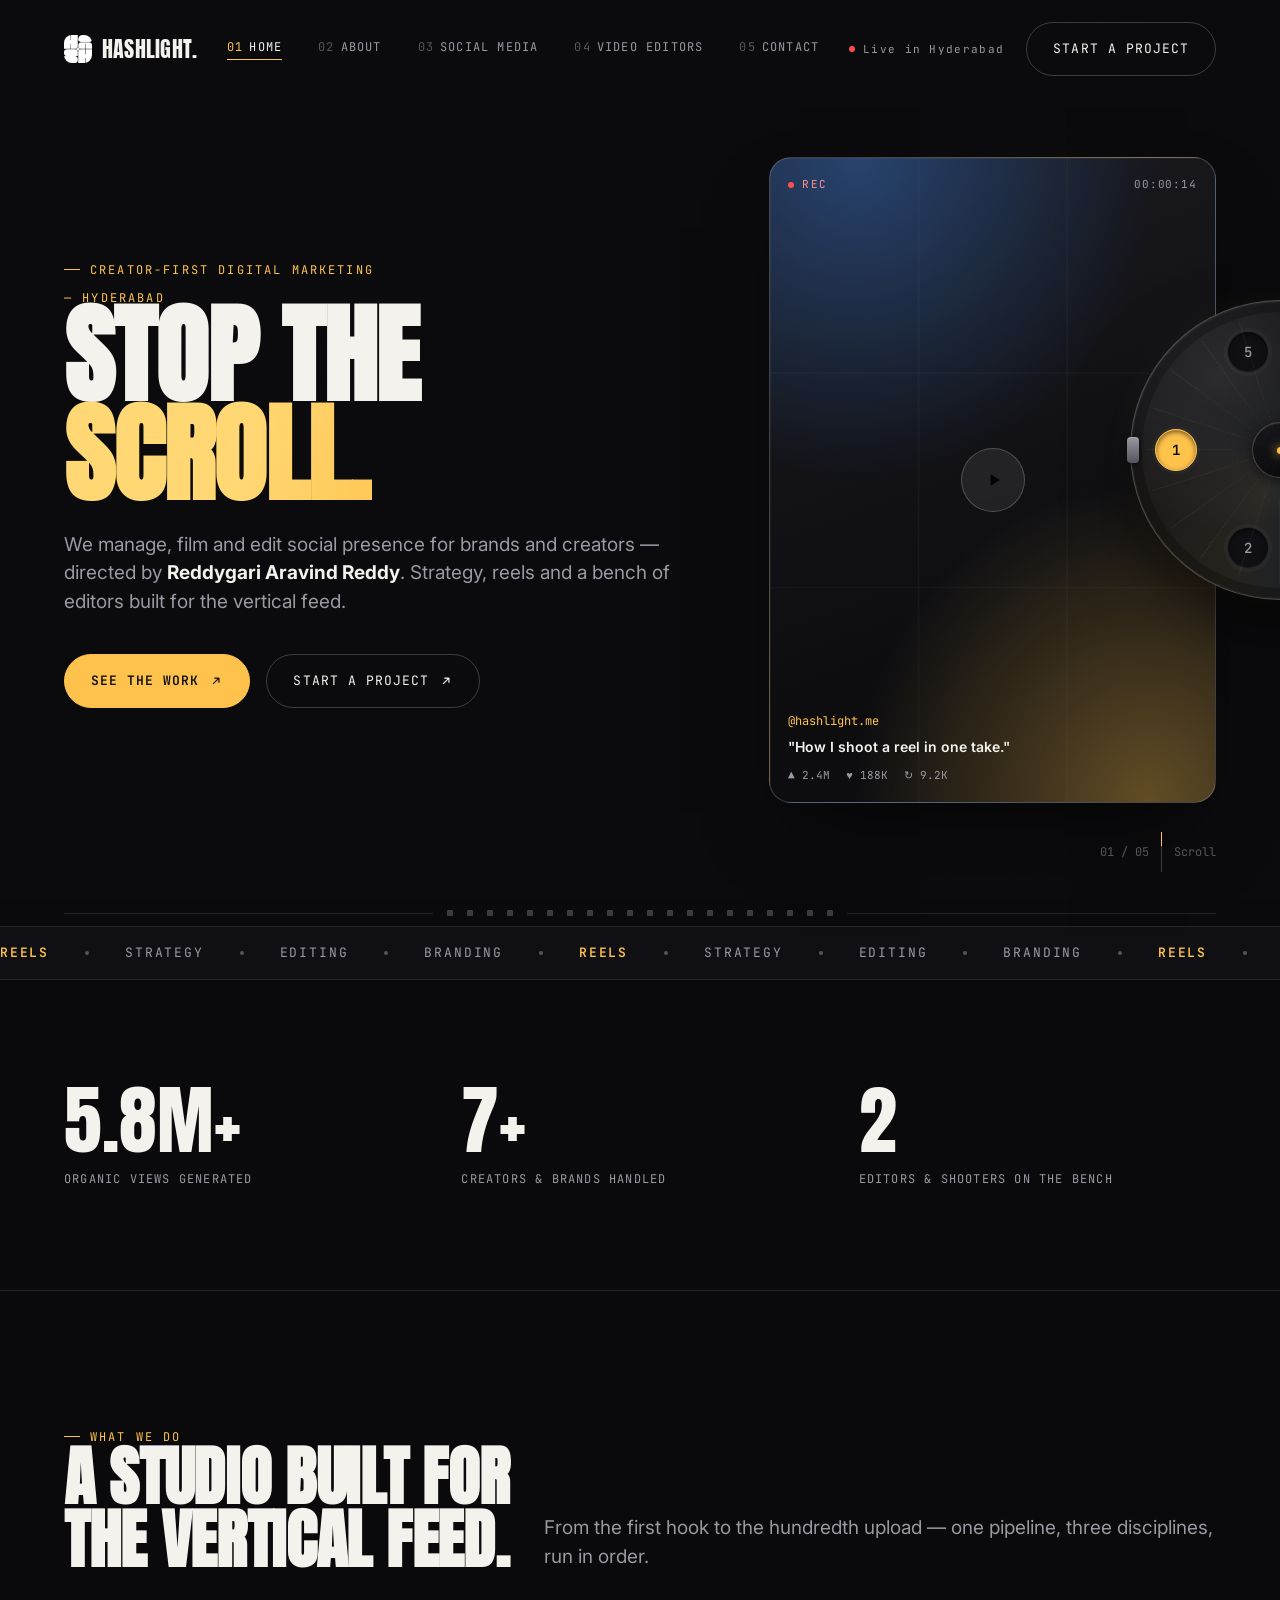
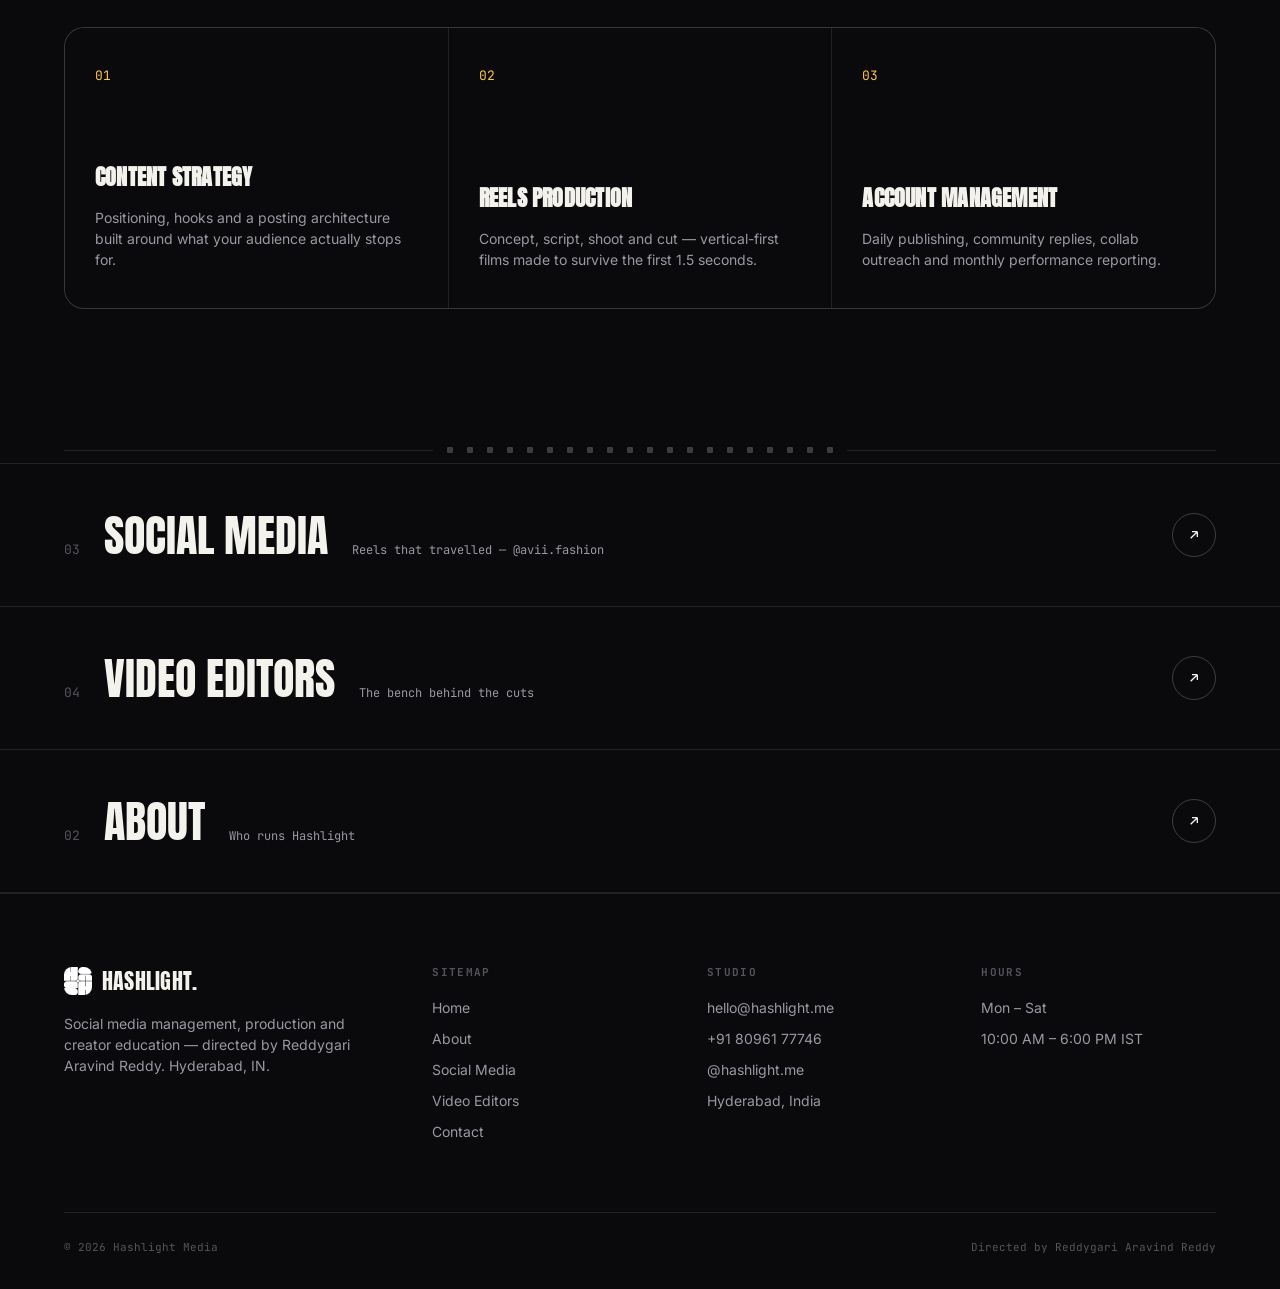
==== commit 0ba309a1: "Switch logo from JPEG to PNG Co-Authored-By: Claude Sonnet 5 <noreply@anthropic.com>" ====
--- a/hashlight/index.html
+++ b/hashlight/index.html
@@ -5,7 +5,7 @@
 <meta name="viewport" content="width=device-width, initial-scale=1">
 <title>Hashlight — Creator-First Digital Marketing, Hyderabad</title>
 <meta name="description" content="Hashlight is a Hyderabad-based, creator-first digital marketing studio directed by Reddygari Aravind Reddy — reels, strategy, editing and creator classes.">
-<link rel="icon" href="img/hashlight_logo.jpeg" type="image/jpeg">
+<link rel="icon" href="img/hashlight_logo.png" type="image/png">
 <link rel="stylesheet" href="css/style.css">
 </head>
 <body>
@@ -15,7 +15,7 @@
 
 <!-- ================= NAV ================= -->
 <header class="site-nav">
-  <a href="#home" class="logo"><img src="img/hashlight_logo.jpeg" alt="" class="logo-mark">Hashlight.</a>
+  <a href="#home" class="logo"><img src="img/hashlight_logo.png" alt="" class="logo-mark">Hashlight.</a>
   <nav class="nav-links">
     <a href="#home" data-index="01">Home</a>
     <a href="#about" data-index="02">About</a>
@@ -446,7 +446,7 @@
 <footer class="site-footer wrap">
   <div class="footer-grid">
     <div class="footer-brand">
-      <a href="#home" class="logo"><img src="img/hashlight_logo.jpeg" alt="" class="logo-mark">Hashlight.</a>
+      <a href="#home" class="logo"><img src="img/hashlight_logo.png" alt="" class="logo-mark">Hashlight.</a>
       <p>Social media management, production and creator education — directed by Reddygari Aravind Reddy. Hyderabad, IN.</p>
     </div>
     <div class="footer-col">
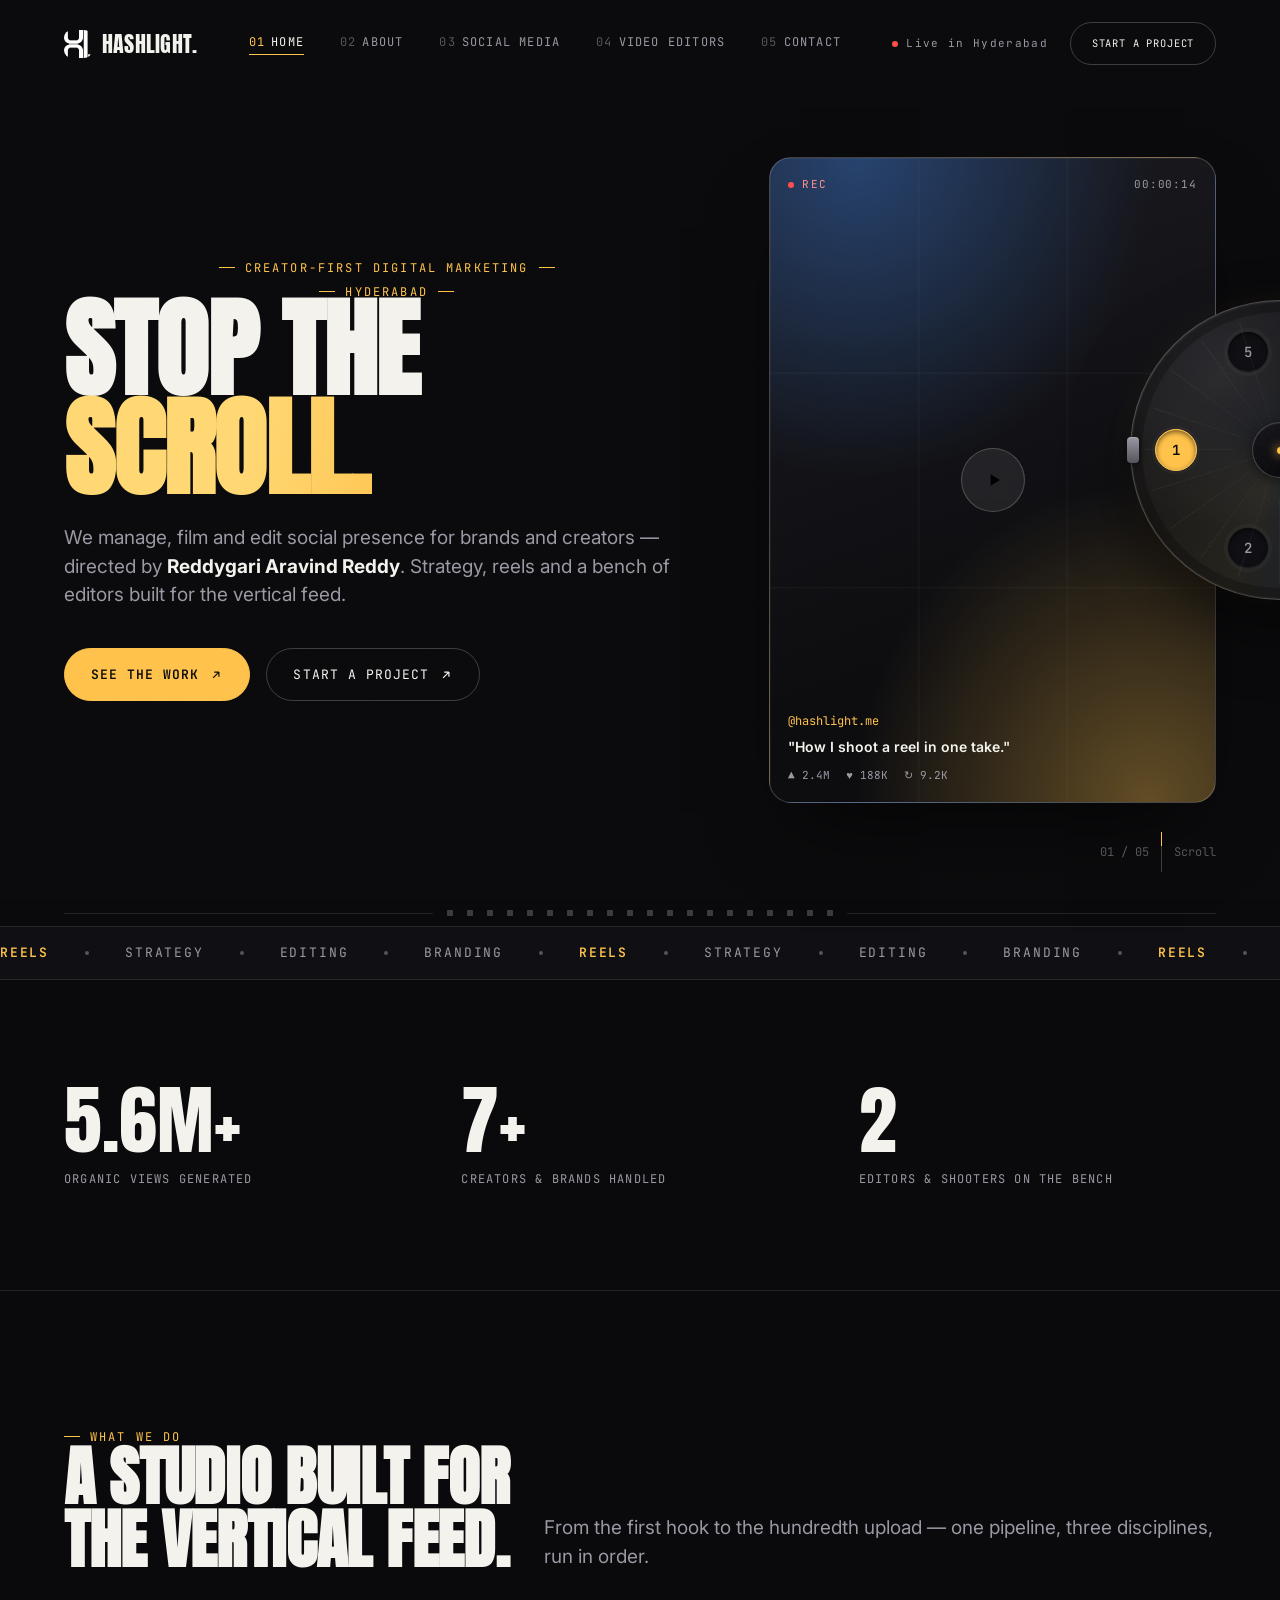
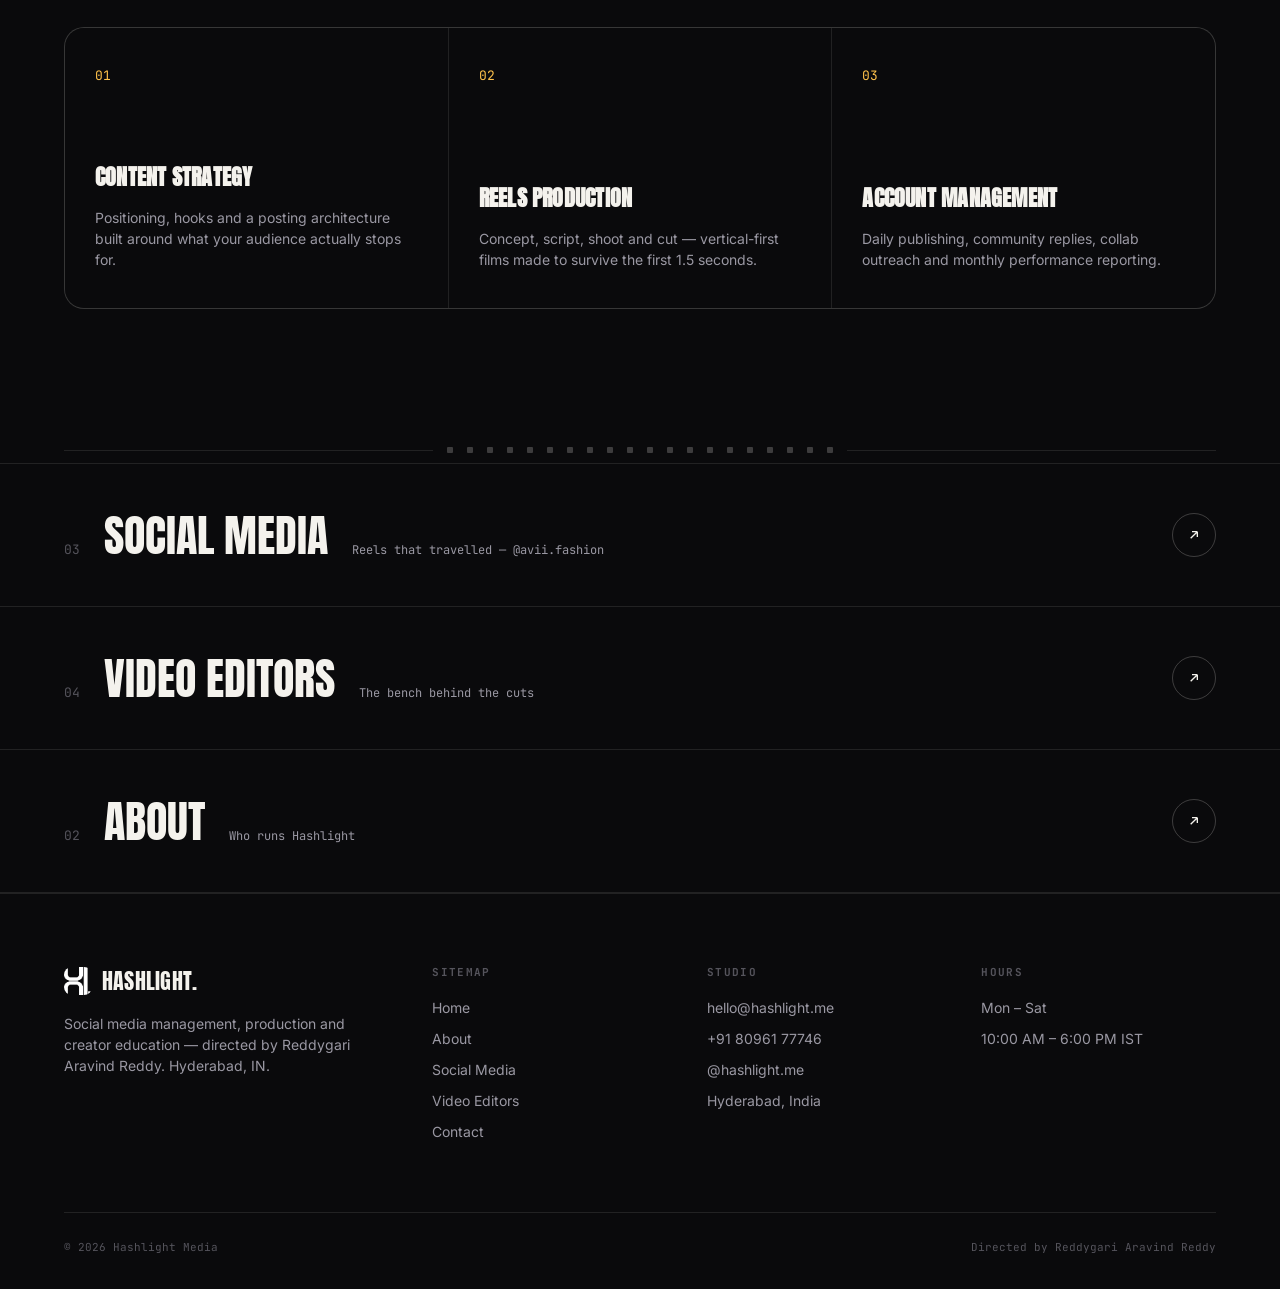
==== commit 6b2f433a: "Center hero eyebrow with symmetric dashes, correct timeline years - Hero eyebrow: two centered lines" ====
--- a/hashlight/index.html
+++ b/hashlight/index.html
@@ -34,7 +34,10 @@
 <section id="home" class="hero wrap" data-dial="Home">
   <div class="hero-grid">
     <div>
-      <p class="eyebrow reveal in" style="flex-wrap:wrap;">Creator-First Digital Marketing<span style="flex-basis:100%;">— Hyderabad</span></p>
+      <p class="hero-eyebrow reveal in">
+        <span>Creator-First Digital Marketing</span>
+        <span>Hyderabad</span>
+      </p>
       <h1 class="h1 hero-title reveal in reveal-d1">Stop the<br><span class="flash">scroll.</span></h1>
       <p class="lede hero-sub reveal in reveal-d2">We manage, film and edit social presence for brands and creators — directed by <b style="color:var(--ink)">Reddygari Aravind Reddy</b>. Strategy, reels and a bench of editors built for the vertical feed.</p>
       <div class="hero-actions reveal in reveal-d3">
@@ -228,21 +231,21 @@
 <section class="timeline wrap">
   <p class="eyebrow reveal">How we got here</p>
   <div class="tl-row reveal">
-    <span class="yr">2022</span>
+    <span class="yr">2023</span>
     <div>
       <h5>@avii.fashion begins</h5>
       <p>Aravind starts posting fashion and lifestyle reels — building the playbook Hashlight later teaches.</p>
     </div>
   </div>
   <div class="tl-row reveal reveal-d1">
-    <span class="yr">2023</span>
+    <span class="yr">2024</span>
     <div>
       <h5>Hashlight opens for clients</h5>
       <p>First brand accounts brought in-house for management, production and monthly reporting.</p>
     </div>
   </div>
   <div class="tl-row reveal reveal-d2">
-    <span class="yr">2024</span>
+    <span class="yr">2025</span>
     <div>
       <h5>The bench grows</h5>
       <p>Editors and shooters join full-time; Hashlight becomes a production studio, not a one-person shop.</p>
--- a/hashlight/css/style.css
+++ b/hashlight/css/style.css
@@ -156,6 +156,12 @@
 .nav-links a.active::before{ color:var(--gold); }
 
 .nav-cta{ display:flex; align-items:center; gap:22px; }
+/* "Start a project" in the top bar — 20% smaller on desktop only
+   (mobile has its own separate 25%-smaller rule further down) */
+@media (min-width:921px){
+  .nav-cta .js-start-project{ font-size:10.4px; padding:12.8px 20.8px; gap:8px; }
+  .nav-cta .js-start-project svg{ width:11.2px; height:11.2px; }
+}
 .rec-tag{ display:flex; align-items:center; gap:8px; font-family:var(--mono); font-size:11px; letter-spacing:.12em; color:var(--ink-dim); }
 .rec-dot{ width:6px; height:6px; border-radius:50%; background:#ff4d4d; animation:pulse 1.6s infinite; }
 @keyframes pulse{ 0%,100%{ opacity:1; } 50%{ opacity:.25; } }
@@ -194,6 +200,16 @@
 }
 .hero-grid{ display:grid; grid-template-columns:1.3fr .9fr; gap:60px; align-items:center; }
 @media (max-width:980px){ .hero-grid{ grid-template-columns:1fr; } }
+
+/* hero eyebrow — two centered lines, each flanked by a short line on both sides */
+.hero-eyebrow{ display:flex; flex-direction:column; align-items:center; gap:6px; text-align:center; }
+.hero-eyebrow span{
+  font-family:var(--mono); font-size:12px; letter-spacing:.18em; text-transform:uppercase;
+  color:var(--gold); display:inline-flex; align-items:center; gap:10px;
+}
+.hero-eyebrow span::before, .hero-eyebrow span::after{
+  content:''; width:16px; height:1px; background:var(--gold); display:inline-block;
+}
 
 .hero-title{ font-size:clamp(52px, 8.4vw, 118px); }
 .hero-title .flash{
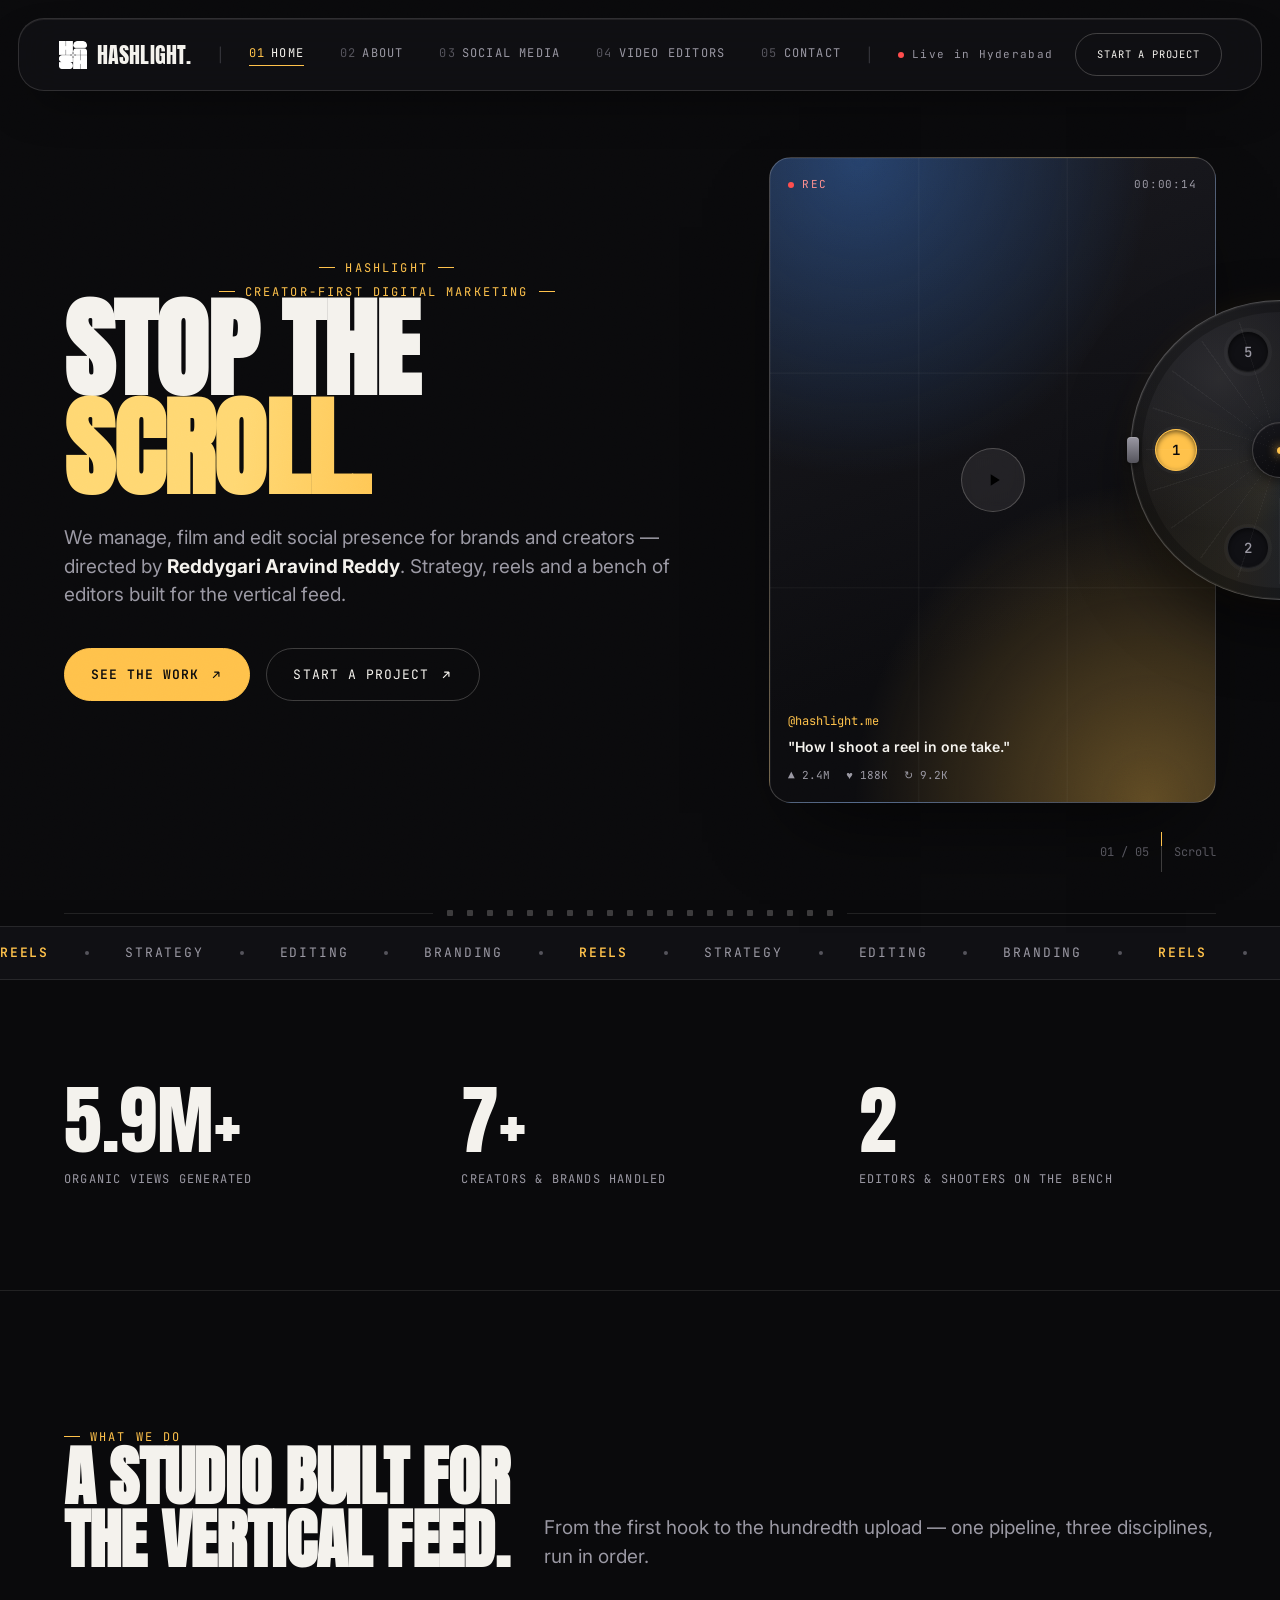
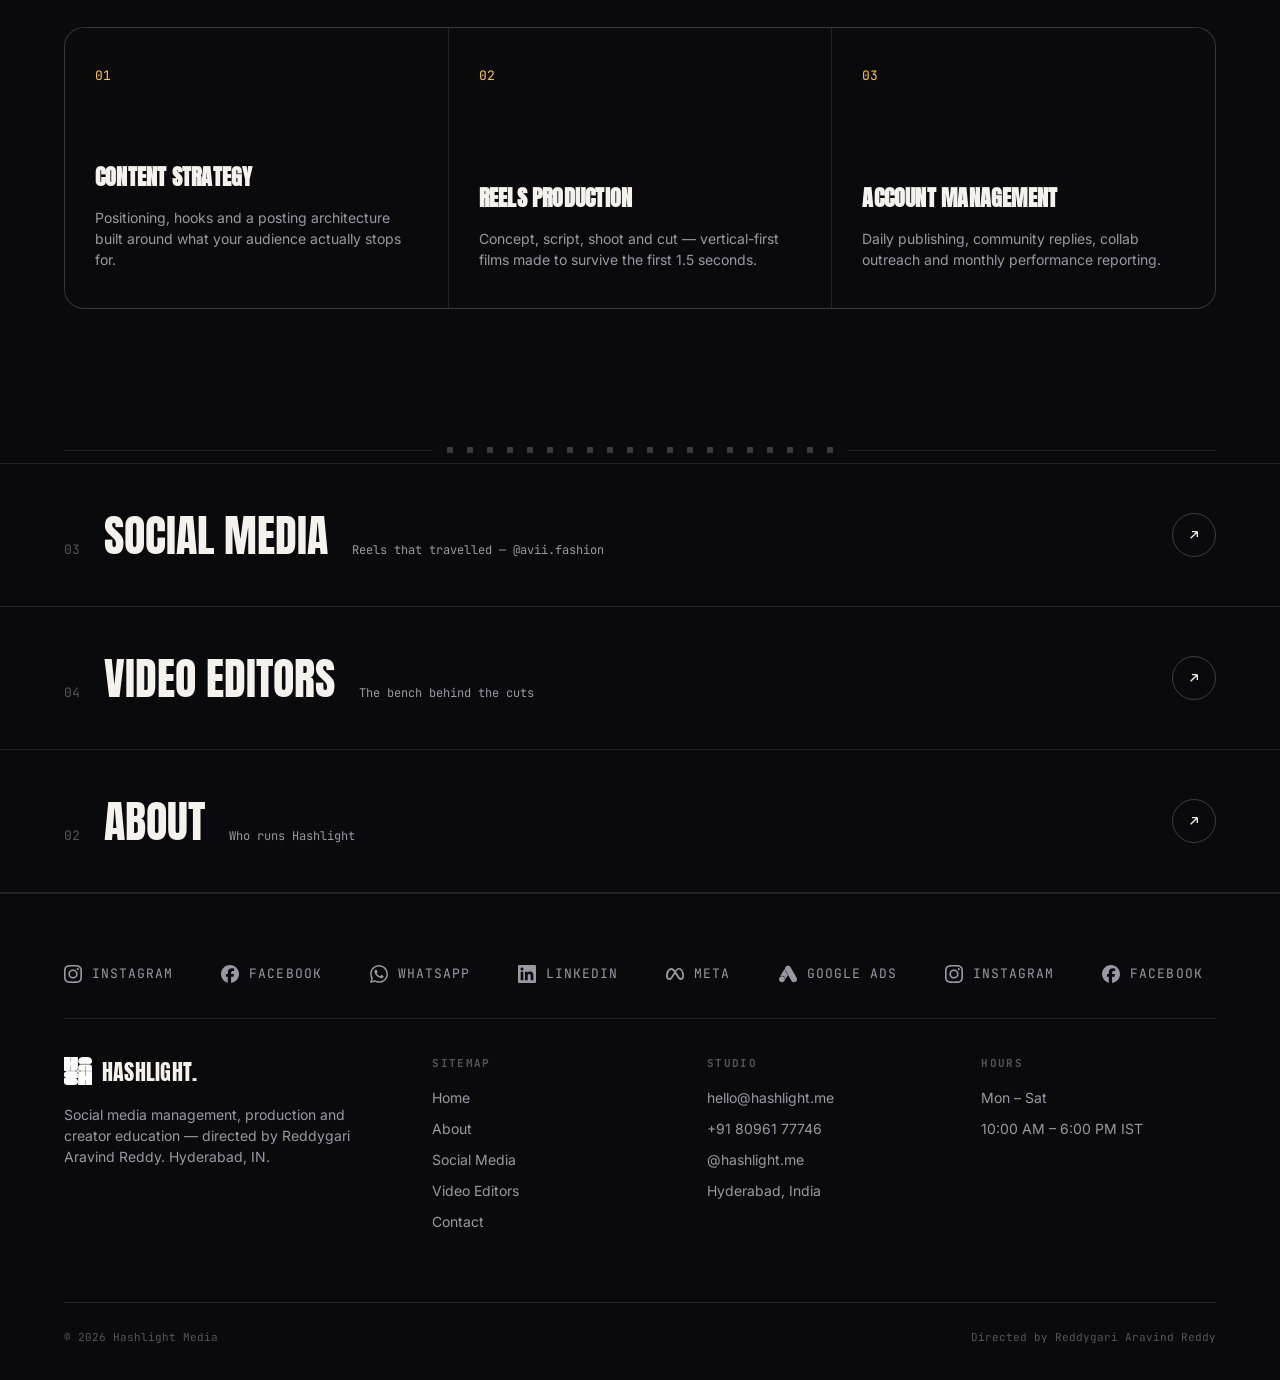
==== commit 78b0d66b: "Redesign nav as floating glass ribbon, add footer platform logos - Fix logo references: swap hashlig" ====
--- a/hashlight/index.html
+++ b/hashlight/index.html
@@ -5,7 +5,7 @@
 <meta name="viewport" content="width=device-width, initial-scale=1">
 <title>Hashlight — Creator-First Digital Marketing, Hyderabad</title>
 <meta name="description" content="Hashlight is a Hyderabad-based, creator-first digital marketing studio directed by Reddygari Aravind Reddy — reels, strategy, editing and creator classes.">
-<link rel="icon" href="img/hashlight_logo.png" type="image/png">
+<link rel="icon" href="img/hashlight_logo1.png" type="image/png">
 <link rel="stylesheet" href="css/style.css">
 </head>
 <body>
@@ -15,7 +15,8 @@
 
 <!-- ================= NAV ================= -->
 <header class="site-nav">
-  <a href="#home" class="logo"><img src="img/hashlight_logo.png" alt="" class="logo-mark">Hashlight.</a>
+  <a href="#home" class="logo"><img src="img/hashlight_logo1.png" alt="" class="logo-mark">Hashlight.</a>
+  <span class="nav-sep" aria-hidden="true">|</span>
   <nav class="nav-links">
     <a href="#home" data-index="01">Home</a>
     <a href="#about" data-index="02">About</a>
@@ -23,6 +24,7 @@
     <a href="#video-editors" data-index="04">Video Editors</a>
     <a href="#contact" data-index="05">Contact</a>
   </nav>
+  <span class="nav-sep" aria-hidden="true">|</span>
   <div class="nav-cta">
     <span class="rec-tag"><span class="rec-dot"></span>Live in Hyderabad</span>
     <a href="#contact" class="btn btn-ghost js-start-project">Start a project</a>
@@ -35,8 +37,8 @@
   <div class="hero-grid">
     <div>
       <p class="hero-eyebrow reveal in">
+        <span>Hashlight</span>
         <span>Creator-First Digital Marketing</span>
-        <span>Hyderabad</span>
       </p>
       <h1 class="h1 hero-title reveal in reveal-d1">Stop the<br><span class="flash">scroll.</span></h1>
       <p class="lede hero-sub reveal in reveal-d2">We manage, film and edit social presence for brands and creators — directed by <b style="color:var(--ink)">Reddygari Aravind Reddy</b>. Strategy, reels and a bench of editors built for the vertical feed.</p>
@@ -447,9 +449,29 @@
 
 <!-- ================= FOOTER ================= -->
 <footer class="site-footer wrap">
+  <div class="footer-platforms">
+    <div class="footer-platforms-track">
+      <span>
+        <span class="footer-platform-item"><svg viewBox="0 0 24 24" fill="currentColor"><path d="M7.0301.084c-1.2768.0602-2.1487.264-2.911.5634-.7888.3075-1.4575.72-2.1228 1.3877-.6652.6677-1.075 1.3368-1.3802 2.127-.2954.7638-.4956 1.6365-.552 2.914-.0564 1.2775-.0689 1.6882-.0626 4.947.0062 3.2586.0206 3.6671.0825 4.9473.061 1.2765.264 2.1482.5635 2.9107.308.7889.72 1.4573 1.388 2.1228.6679.6655 1.3365 1.0743 2.1285 1.38.7632.295 1.6361.4961 2.9134.552 1.2773.056 1.6884.069 4.9462.0627 3.2578-.0062 3.668-.0207 4.9478-.0814 1.28-.0607 2.147-.2652 2.9098-.5633.7889-.3086 1.4578-.72 2.1228-1.3881.665-.6682 1.0745-1.3378 1.3795-2.1284.2957-.7632.4966-1.636.552-2.9124.056-1.2809.0692-1.6898.063-4.948-.0063-3.2583-.021-3.6668-.0817-4.9465-.0607-1.2797-.264-2.1487-.5633-2.9117-.3084-.7889-.72-1.4568-1.3876-2.1228C21.2982 1.33 20.628.9208 19.8378.6165 19.074.321 18.2017.1197 16.9244.0645 15.6471.0093 15.236-.005 11.977.0014 8.718.0076 8.31.0215 7.0301.0839m.1402 21.6932c-1.17-.0509-1.8053-.2453-2.2287-.408-.5606-.216-.96-.4771-1.3819-.895-.422-.4178-.6811-.8186-.9-1.378-.1644-.4234-.3624-1.058-.4171-2.228-.0595-1.2645-.072-1.6442-.079-4.848-.007-3.2037.0053-3.583.0607-4.848.05-1.169.2456-1.805.408-2.2282.216-.5613.4762-.96.895-1.3816.4188-.4217.8184-.6814 1.3783-.9003.423-.1651 1.0575-.3614 2.227-.4171 1.2655-.06 1.6447-.072 4.848-.079 3.2033-.007 3.5835.005 4.8495.0608 1.169.0508 1.8053.2445 2.228.408.5608.216.96.4754 1.3816.895.4217.4194.6816.8176.9005 1.3787.1653.4217.3617 1.056.4169 2.2263.0602 1.2655.0739 1.645.0796 4.848.0058 3.203-.0055 3.5834-.061 4.848-.051 1.17-.245 1.8055-.408 2.2294-.216.5604-.4763.96-.8954 1.3814-.419.4215-.8181.6811-1.3783.9-.4224.1649-1.0577.3617-2.2262.4174-1.2656.0595-1.6448.072-4.8493.079-3.2045.007-3.5825-.006-4.848-.0608M16.953 5.5864A1.44 1.44 0 1 0 18.39 4.144a1.44 1.44 0 0 0-1.437 1.4424M5.8385 12.012c.0067 3.4032 2.7706 6.1557 6.173 6.1493 3.4026-.0065 6.157-2.7701 6.1506-6.1733-.0065-3.4032-2.771-6.1565-6.174-6.1498-3.403.0067-6.156 2.771-6.1496 6.1738M8 12.0077a4 4 0 1 1 4.008 3.9921A3.9996 3.9996 0 0 1 8 12.0077"/></svg>Instagram</span>
+        <span class="footer-platform-item"><svg viewBox="0 0 24 24" fill="currentColor"><path d="M9.101 23.691v-7.98H6.627v-3.667h2.474v-1.58c0-4.085 1.848-5.978 5.858-5.978.401 0 .955.042 1.468.103a8.68 8.68 0 0 1 1.141.195v3.325a8.623 8.623 0 0 0-.653-.036 26.805 26.805 0 0 0-.733-.009c-.707 0-1.259.096-1.675.309a1.686 1.686 0 0 0-.679.622c-.258.42-.374.995-.374 1.752v1.297h3.919l-.386 2.103-.287 1.564h-3.246v8.245C19.396 23.238 24 18.179 24 12.044c0-6.627-5.373-12-12-12s-12 5.373-12 12c0 5.628 3.874 10.35 9.101 11.647Z"/></svg>Facebook</span>
+        <span class="footer-platform-item"><svg viewBox="0 0 24 24" fill="currentColor"><path d="M17.472 14.382c-.297-.149-1.758-.867-2.03-.967-.273-.099-.471-.148-.67.15-.197.297-.767.966-.94 1.164-.173.199-.347.223-.644.075-.297-.15-1.255-.463-2.39-1.475-.883-.788-1.48-1.761-1.653-2.059-.173-.297-.018-.458.13-.606.134-.133.298-.347.446-.52.149-.174.198-.298.298-.497.099-.198.05-.371-.025-.52-.075-.149-.669-1.612-.916-2.207-.242-.579-.487-.5-.669-.51-.173-.008-.371-.01-.57-.01-.198 0-.52.074-.792.372-.272.297-1.04 1.016-1.04 2.479 0 1.462 1.065 2.875 1.213 3.074.149.198 2.096 3.2 5.077 4.487.709.306 1.262.489 1.694.625.712.227 1.36.195 1.871.118.571-.085 1.758-.719 2.006-1.413.248-.694.248-1.289.173-1.413-.074-.124-.272-.198-.57-.347m-5.421 7.403h-.004a9.87 9.87 0 01-5.031-1.378l-.361-.214-3.741.982.998-3.648-.235-.374a9.86 9.86 0 01-1.51-5.26c.001-5.45 4.436-9.884 9.888-9.884 2.64 0 5.122 1.03 6.988 2.898a9.825 9.825 0 012.893 6.994c-.003 5.45-4.437 9.884-9.885 9.884m8.413-18.297A11.815 11.815 0 0012.05 0C5.495 0 .16 5.335.157 11.892c0 2.096.547 4.142 1.588 5.945L.057 24l6.305-1.654a11.882 11.882 0 005.683 1.448h.005c6.554 0 11.89-5.335 11.893-11.893a11.821 11.821 0 00-3.48-8.413Z"/></svg>WhatsApp</span>
+        <span class="footer-platform-item"><svg viewBox="0 0 24 24" fill="currentColor"><path d="M20.447 20.452h-3.554v-5.569c0-1.328-.027-3.037-1.852-3.037-1.853 0-2.136 1.445-2.136 2.939v5.667H9.351V9h3.414v1.561h.046c.477-.9 1.637-1.85 3.37-1.85 3.601 0 4.267 2.37 4.267 5.455v6.286zM5.337 7.433c-1.144 0-2.063-.926-2.063-2.065 0-1.138.92-2.063 2.063-2.063 1.14 0 2.064.925 2.064 2.063 0 1.139-.925 2.065-2.064 2.065zm1.782 13.019H3.555V9h3.564v11.452zM22.225 0H1.771C.792 0 0 .774 0 1.729v20.542C0 23.227.792 24 1.771 24h20.451C23.2 24 24 23.227 24 22.271V1.729C24 .774 23.2 0 22.222 0h.003z"/></svg>LinkedIn</span>
+        <span class="footer-platform-item"><svg viewBox="0 0 24 24" fill="currentColor"><path d="M6.915 4.03c-1.968 0-3.683 1.28-4.871 3.113C.704 9.208 0 11.883 0 14.449c0 .706.07 1.369.21 1.973a6.624 6.624 0 0 0 .265.86 5.297 5.297 0 0 0 .371.761c.696 1.159 1.818 1.927 3.593 1.927 1.497 0 2.633-.671 3.965-2.444.76-1.012 1.144-1.626 2.663-4.32l.756-1.339.186-.325c.061.1.121.196.183.3l2.152 3.595c.724 1.21 1.665 2.556 2.47 3.314 1.046.987 1.992 1.22 3.06 1.22 1.075 0 1.876-.355 2.455-.843a3.743 3.743 0 0 0 .81-.973c.542-.939.861-2.127.861-3.745 0-2.72-.681-5.357-2.084-7.45-1.282-1.912-2.957-2.93-4.716-2.93-1.047 0-2.088.467-3.053 1.308-.652.57-1.257 1.29-1.82 2.05-.69-.875-1.335-1.547-1.958-2.056-1.182-.966-2.315-1.303-3.454-1.303zm10.16 2.053c1.147 0 2.188.758 2.992 1.999 1.132 1.748 1.647 4.195 1.647 6.4 0 1.548-.368 2.9-1.839 2.9-.58 0-1.027-.23-1.664-1.004-.496-.601-1.343-1.878-2.832-4.358l-.617-1.028a44.908 44.908 0 0 0-1.255-1.98c.07-.109.141-.224.211-.327 1.12-1.667 2.118-2.602 3.358-2.602zm-10.201.553c1.265 0 2.058.791 2.675 1.446.307.327.737.871 1.234 1.579l-1.02 1.566c-.757 1.163-1.882 3.017-2.837 4.338-1.191 1.649-1.81 1.817-2.486 1.817-.524 0-1.038-.237-1.383-.794-.263-.426-.464-1.13-.464-2.046 0-2.221.63-4.535 1.66-6.088.454-.687.964-1.226 1.533-1.533a2.264 2.264 0 0 1 1.088-.285z"/></svg>Meta</span>
+        <span class="footer-platform-item"><svg viewBox="0 0 24 24" fill="currentColor"><path d="M3.9998 22.9291C1.7908 22.9291 0 21.1383 0 18.9293s1.7908-3.9998 3.9998-3.9998 3.9998 1.7908 3.9998 3.9998-1.7908 3.9998-3.9998 3.9998zm19.4643-6.0004L15.4632 3.072C14.3586 1.1587 11.9121.5028 9.9988 1.6074S7.4295 5.1585 8.5341 7.0718l8.0009 13.8567c1.1046 1.9133 3.5511 2.5679 5.4644 1.4646 1.9134-1.1046 2.568-3.5511 1.4647-5.4644zM7.5137 4.8438L1.5645 15.1484A4.5 4.5 0 0 1 4 14.4297c2.5597-.0075 4.6248 2.1585 4.4941 4.7148l3.2168-5.5723-3.6094-6.25c-.4499-.7793-.6322-1.6394-.5878-2.4784z"/></svg>Google Ads</span>
+      </span>
+      <span>
+        <span class="footer-platform-item"><svg viewBox="0 0 24 24" fill="currentColor"><path d="M7.0301.084c-1.2768.0602-2.1487.264-2.911.5634-.7888.3075-1.4575.72-2.1228 1.3877-.6652.6677-1.075 1.3368-1.3802 2.127-.2954.7638-.4956 1.6365-.552 2.914-.0564 1.2775-.0689 1.6882-.0626 4.947.0062 3.2586.0206 3.6671.0825 4.9473.061 1.2765.264 2.1482.5635 2.9107.308.7889.72 1.4573 1.388 2.1228.6679.6655 1.3365 1.0743 2.1285 1.38.7632.295 1.6361.4961 2.9134.552 1.2773.056 1.6884.069 4.9462.0627 3.2578-.0062 3.668-.0207 4.9478-.0814 1.28-.0607 2.147-.2652 2.9098-.5633.7889-.3086 1.4578-.72 2.1228-1.3881.665-.6682 1.0745-1.3378 1.3795-2.1284.2957-.7632.4966-1.636.552-2.9124.056-1.2809.0692-1.6898.063-4.948-.0063-3.2583-.021-3.6668-.0817-4.9465-.0607-1.2797-.264-2.1487-.5633-2.9117-.3084-.7889-.72-1.4568-1.3876-2.1228C21.2982 1.33 20.628.9208 19.8378.6165 19.074.321 18.2017.1197 16.9244.0645 15.6471.0093 15.236-.005 11.977.0014 8.718.0076 8.31.0215 7.0301.0839m.1402 21.6932c-1.17-.0509-1.8053-.2453-2.2287-.408-.5606-.216-.96-.4771-1.3819-.895-.422-.4178-.6811-.8186-.9-1.378-.1644-.4234-.3624-1.058-.4171-2.228-.0595-1.2645-.072-1.6442-.079-4.848-.007-3.2037.0053-3.583.0607-4.848.05-1.169.2456-1.805.408-2.2282.216-.5613.4762-.96.895-1.3816.4188-.4217.8184-.6814 1.3783-.9003.423-.1651 1.0575-.3614 2.227-.4171 1.2655-.06 1.6447-.072 4.848-.079 3.2033-.007 3.5835.005 4.8495.0608 1.169.0508 1.8053.2445 2.228.408.5608.216.96.4754 1.3816.895.4217.4194.6816.8176.9005 1.3787.1653.4217.3617 1.056.4169 2.2263.0602 1.2655.0739 1.645.0796 4.848.0058 3.203-.0055 3.5834-.061 4.848-.051 1.17-.245 1.8055-.408 2.2294-.216.5604-.4763.96-.8954 1.3814-.419.4215-.8181.6811-1.3783.9-.4224.1649-1.0577.3617-2.2262.4174-1.2656.0595-1.6448.072-4.8493.079-3.2045.007-3.5825-.006-4.848-.0608M16.953 5.5864A1.44 1.44 0 1 0 18.39 4.144a1.44 1.44 0 0 0-1.437 1.4424M5.8385 12.012c.0067 3.4032 2.7706 6.1557 6.173 6.1493 3.4026-.0065 6.157-2.7701 6.1506-6.1733-.0065-3.4032-2.771-6.1565-6.174-6.1498-3.403.0067-6.156 2.771-6.1496 6.1738M8 12.0077a4 4 0 1 1 4.008 3.9921A3.9996 3.9996 0 0 1 8 12.0077"/></svg>Instagram</span>
+        <span class="footer-platform-item"><svg viewBox="0 0 24 24" fill="currentColor"><path d="M9.101 23.691v-7.98H6.627v-3.667h2.474v-1.58c0-4.085 1.848-5.978 5.858-5.978.401 0 .955.042 1.468.103a8.68 8.68 0 0 1 1.141.195v3.325a8.623 8.623 0 0 0-.653-.036 26.805 26.805 0 0 0-.733-.009c-.707 0-1.259.096-1.675.309a1.686 1.686 0 0 0-.679.622c-.258.42-.374.995-.374 1.752v1.297h3.919l-.386 2.103-.287 1.564h-3.246v8.245C19.396 23.238 24 18.179 24 12.044c0-6.627-5.373-12-12-12s-12 5.373-12 12c0 5.628 3.874 10.35 9.101 11.647Z"/></svg>Facebook</span>
+        <span class="footer-platform-item"><svg viewBox="0 0 24 24" fill="currentColor"><path d="M17.472 14.382c-.297-.149-1.758-.867-2.03-.967-.273-.099-.471-.148-.67.15-.197.297-.767.966-.94 1.164-.173.199-.347.223-.644.075-.297-.15-1.255-.463-2.39-1.475-.883-.788-1.48-1.761-1.653-2.059-.173-.297-.018-.458.13-.606.134-.133.298-.347.446-.52.149-.174.198-.298.298-.497.099-.198.05-.371-.025-.52-.075-.149-.669-1.612-.916-2.207-.242-.579-.487-.5-.669-.51-.173-.008-.371-.01-.57-.01-.198 0-.52.074-.792.372-.272.297-1.04 1.016-1.04 2.479 0 1.462 1.065 2.875 1.213 3.074.149.198 2.096 3.2 5.077 4.487.709.306 1.262.489 1.694.625.712.227 1.36.195 1.871.118.571-.085 1.758-.719 2.006-1.413.248-.694.248-1.289.173-1.413-.074-.124-.272-.198-.57-.347m-5.421 7.403h-.004a9.87 9.87 0 01-5.031-1.378l-.361-.214-3.741.982.998-3.648-.235-.374a9.86 9.86 0 01-1.51-5.26c.001-5.45 4.436-9.884 9.888-9.884 2.64 0 5.122 1.03 6.988 2.898a9.825 9.825 0 012.893 6.994c-.003 5.45-4.437 9.884-9.885 9.884m8.413-18.297A11.815 11.815 0 0012.05 0C5.495 0 .16 5.335.157 11.892c0 2.096.547 4.142 1.588 5.945L.057 24l6.305-1.654a11.882 11.882 0 005.683 1.448h.005c6.554 0 11.89-5.335 11.893-11.893a11.821 11.821 0 00-3.48-8.413Z"/></svg>WhatsApp</span>
+        <span class="footer-platform-item"><svg viewBox="0 0 24 24" fill="currentColor"><path d="M20.447 20.452h-3.554v-5.569c0-1.328-.027-3.037-1.852-3.037-1.853 0-2.136 1.445-2.136 2.939v5.667H9.351V9h3.414v1.561h.046c.477-.9 1.637-1.85 3.37-1.85 3.601 0 4.267 2.37 4.267 5.455v6.286zM5.337 7.433c-1.144 0-2.063-.926-2.063-2.065 0-1.138.92-2.063 2.063-2.063 1.14 0 2.064.925 2.064 2.063 0 1.139-.925 2.065-2.064 2.065zm1.782 13.019H3.555V9h3.564v11.452zM22.225 0H1.771C.792 0 0 .774 0 1.729v20.542C0 23.227.792 24 1.771 24h20.451C23.2 24 24 23.227 24 22.271V1.729C24 .774 23.2 0 22.222 0h.003z"/></svg>LinkedIn</span>
+        <span class="footer-platform-item"><svg viewBox="0 0 24 24" fill="currentColor"><path d="M6.915 4.03c-1.968 0-3.683 1.28-4.871 3.113C.704 9.208 0 11.883 0 14.449c0 .706.07 1.369.21 1.973a6.624 6.624 0 0 0 .265.86 5.297 5.297 0 0 0 .371.761c.696 1.159 1.818 1.927 3.593 1.927 1.497 0 2.633-.671 3.965-2.444.76-1.012 1.144-1.626 2.663-4.32l.756-1.339.186-.325c.061.1.121.196.183.3l2.152 3.595c.724 1.21 1.665 2.556 2.47 3.314 1.046.987 1.992 1.22 3.06 1.22 1.075 0 1.876-.355 2.455-.843a3.743 3.743 0 0 0 .81-.973c.542-.939.861-2.127.861-3.745 0-2.72-.681-5.357-2.084-7.45-1.282-1.912-2.957-2.93-4.716-2.93-1.047 0-2.088.467-3.053 1.308-.652.57-1.257 1.29-1.82 2.05-.69-.875-1.335-1.547-1.958-2.056-1.182-.966-2.315-1.303-3.454-1.303zm10.16 2.053c1.147 0 2.188.758 2.992 1.999 1.132 1.748 1.647 4.195 1.647 6.4 0 1.548-.368 2.9-1.839 2.9-.58 0-1.027-.23-1.664-1.004-.496-.601-1.343-1.878-2.832-4.358l-.617-1.028a44.908 44.908 0 0 0-1.255-1.98c.07-.109.141-.224.211-.327 1.12-1.667 2.118-2.602 3.358-2.602zm-10.201.553c1.265 0 2.058.791 2.675 1.446.307.327.737.871 1.234 1.579l-1.02 1.566c-.757 1.163-1.882 3.017-2.837 4.338-1.191 1.649-1.81 1.817-2.486 1.817-.524 0-1.038-.237-1.383-.794-.263-.426-.464-1.13-.464-2.046 0-2.221.63-4.535 1.66-6.088.454-.687.964-1.226 1.533-1.533a2.264 2.264 0 0 1 1.088-.285z"/></svg>Meta</span>
+        <span class="footer-platform-item"><svg viewBox="0 0 24 24" fill="currentColor"><path d="M3.9998 22.9291C1.7908 22.9291 0 21.1383 0 18.9293s1.7908-3.9998 3.9998-3.9998 3.9998 1.7908 3.9998 3.9998-1.7908 3.9998-3.9998 3.9998zm19.4643-6.0004L15.4632 3.072C14.3586 1.1587 11.9121.5028 9.9988 1.6074S7.4295 5.1585 8.5341 7.0718l8.0009 13.8567c1.1046 1.9133 3.5511 2.5679 5.4644 1.4646 1.9134-1.1046 2.568-3.5511 1.4647-5.4644zM7.5137 4.8438L1.5645 15.1484A4.5 4.5 0 0 1 4 14.4297c2.5597-.0075 4.6248 2.1585 4.4941 4.7148l3.2168-5.5723-3.6094-6.25c-.4499-.7793-.6322-1.6394-.5878-2.4784z"/></svg>Google Ads</span>
+      </span>
+    </div>
+  </div>
   <div class="footer-grid">
     <div class="footer-brand">
-      <a href="#home" class="logo"><img src="img/hashlight_logo.png" alt="" class="logo-mark">Hashlight.</a>
+      <a href="#home" class="logo"><img src="img/hashlight_logo1.png" alt="" class="logo-mark">Hashlight.</a>
       <p>Social media management, production and creator education — directed by Reddygari Aravind Reddy. Hyderabad, IN.</p>
     </div>
     <div class="footer-col">
--- a/hashlight/css/style.css
+++ b/hashlight/css/style.css
@@ -133,16 +133,24 @@
    Nav
    ========================================================================== */
 .site-nav{
-  position:fixed; top:0; left:0; right:0; z-index:50;
-  display:flex; align-items:center; justify-content:space-between;
-  padding:22px var(--pad);
-  transition:background .4s var(--ease), border-color .4s var(--ease), padding .4s var(--ease);
-  border-bottom:1px solid transparent;
-}
-.site-nav.scrolled{ background:rgba(10,10,12,0.82); backdrop-filter:blur(14px); border-color:var(--line); padding-block:14px; }
+  position:fixed; top:18px; left:18px; right:18px; z-index:50; max-width:1280px; margin-inline:auto;
+  display:flex; align-items:center; justify-content:center; gap:26px;
+  padding:14px 26px; border-radius:26px;
+  background:rgba(20,20,24,0.5);
+  border:1px solid rgba(244,242,237,0.14);
+  backdrop-filter:blur(20px) saturate(160%); -webkit-backdrop-filter:blur(20px) saturate(160%);
+  box-shadow:0 20px 50px -22px rgba(0,0,0,.7), inset 0 1px 0 rgba(244,242,237,.08);
+  transition:background .4s var(--ease), padding .4s var(--ease), box-shadow .4s var(--ease), top .4s var(--ease);
+}
+.site-nav.scrolled{
+  background:rgba(14,14,17,0.72); top:12px; padding-block:11px;
+  box-shadow:0 26px 60px -18px rgba(0,0,0,.8), inset 0 1px 0 rgba(244,242,237,.1);
+}
 
 .logo{ font-family:var(--display); font-size:22px; letter-spacing:.01em; text-transform:uppercase; display:flex; align-items:center; gap:10px; }
-.logo-mark{ width:28px; height:28px; border-radius:8px; display:block; flex-shrink:0; }
+.logo-mark{ width:28px; height:28px; object-fit:contain; display:block; flex-shrink:0; }
+
+.nav-sep{ color:var(--ink-faint); font-size:14px; line-height:1; opacity:.6; flex-shrink:0; }
 
 .nav-links{ display:flex; align-items:center; gap:36px; }
 .nav-links a{
@@ -179,6 +187,7 @@
   .nav-links a{ font-size:28px; font-family:var(--display); text-transform:uppercase; color:var(--ink); }
   .nav-links a::after{ display:none; }
   .rec-tag{ display:none; }
+  .nav-sep{ display:none; }
   .nav-toggle{ display:flex; }
   .nav-toggle.open span:nth-child(1){ transform:rotate(45deg) translate(5px,5px); }
   .nav-toggle.open span:nth-child(2){ opacity:0; }
@@ -336,6 +345,16 @@
    Footer
    ========================================================================== */
 .site-footer{ border-top:1px solid var(--line); padding-block:70px 34px; }
+
+/* rolling platforms banner — reuses the hero ticker's marquee animation */
+.footer-platforms{ overflow:hidden; padding-bottom:34px; margin-bottom:36px; border-bottom:1px solid var(--line); }
+.footer-platforms-track{ display:flex; width:max-content; animation:tick 26s linear infinite; }
+.footer-platforms-track > span{ display:flex; align-items:center; gap:48px; padding-right:48px; white-space:nowrap; }
+.footer-platform-item{
+  display:inline-flex; align-items:center; gap:10px;
+  font-family:var(--mono); font-size:13px; letter-spacing:.08em; text-transform:uppercase; color:var(--ink-dim);
+}
+.footer-platform-item svg{ width:18px; height:18px; flex-shrink:0; }
 .footer-grid{ display:grid; grid-template-columns:1.4fr repeat(3,1fr); gap:40px; }
 @media (max-width:820px){ .footer-grid{ grid-template-columns:1fr 1fr; } }
 @media (max-width:560px){ .footer-grid{ grid-template-columns:1fr; } }
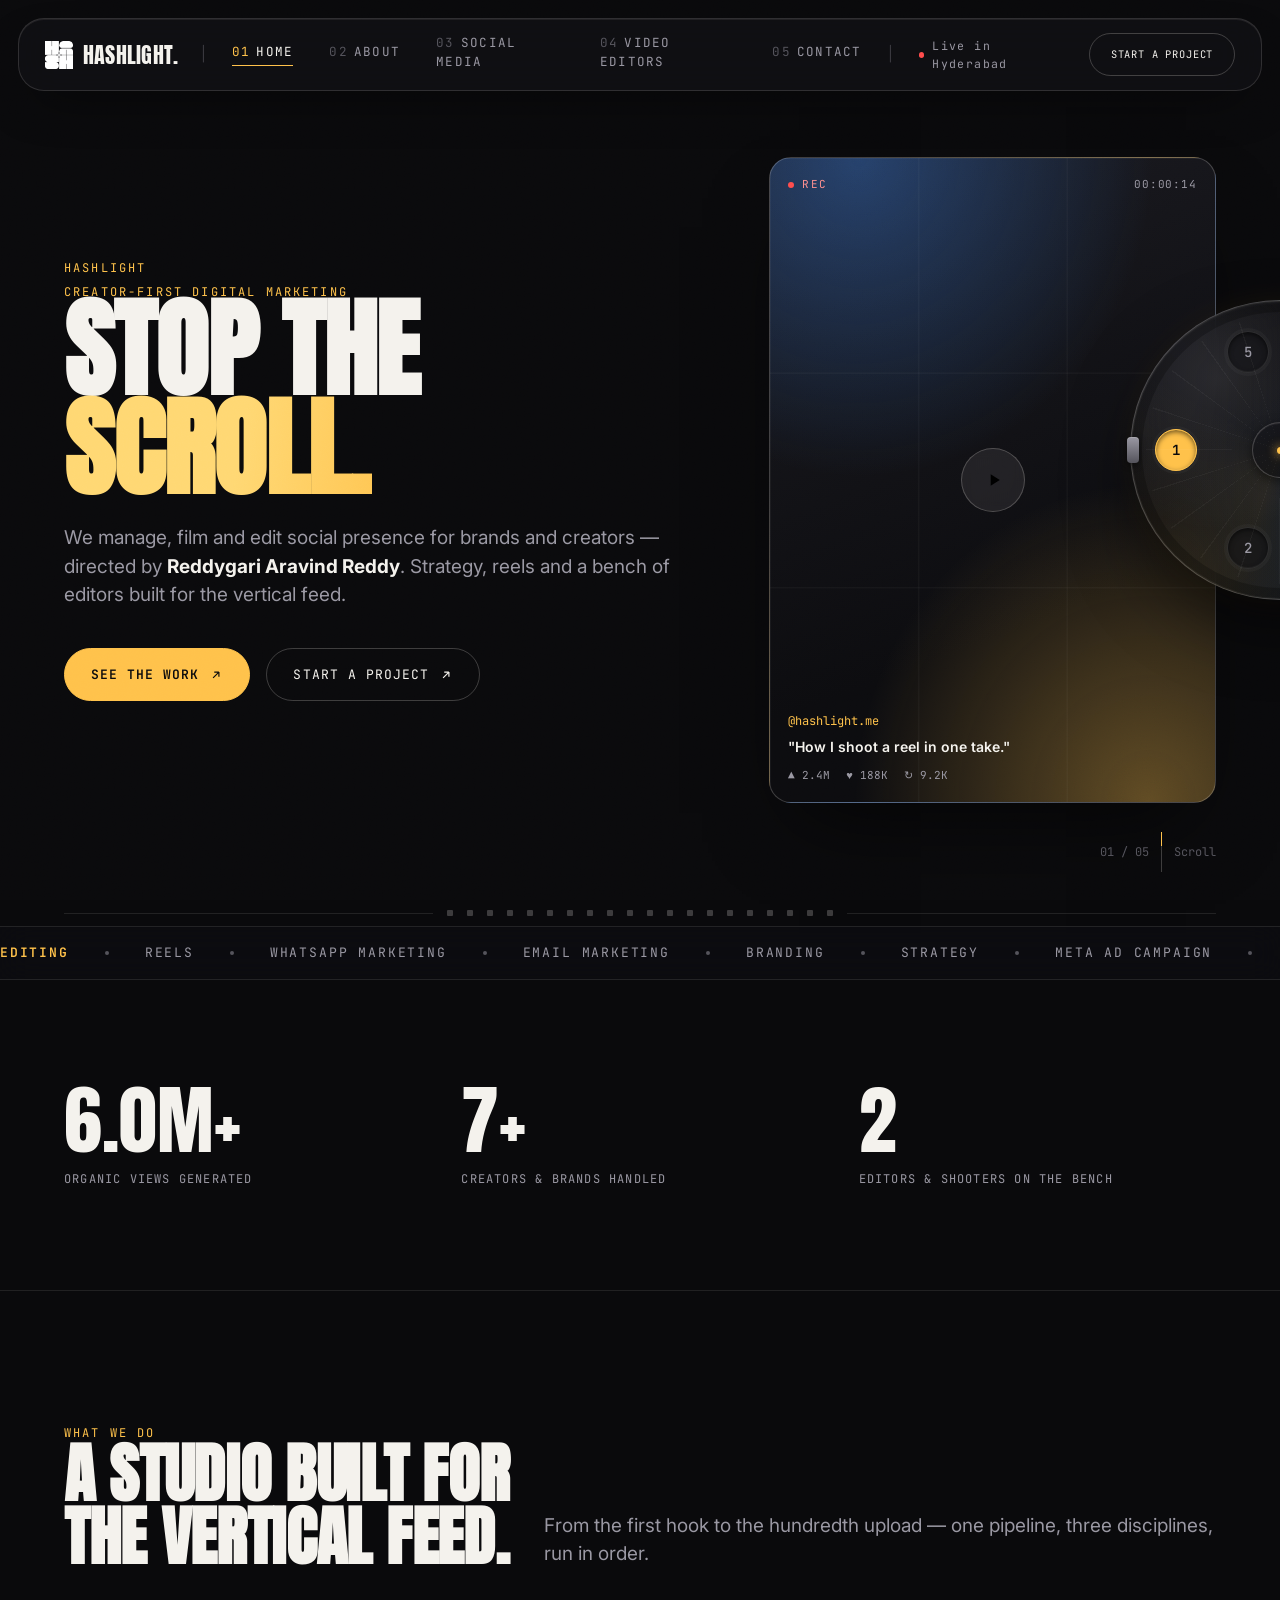
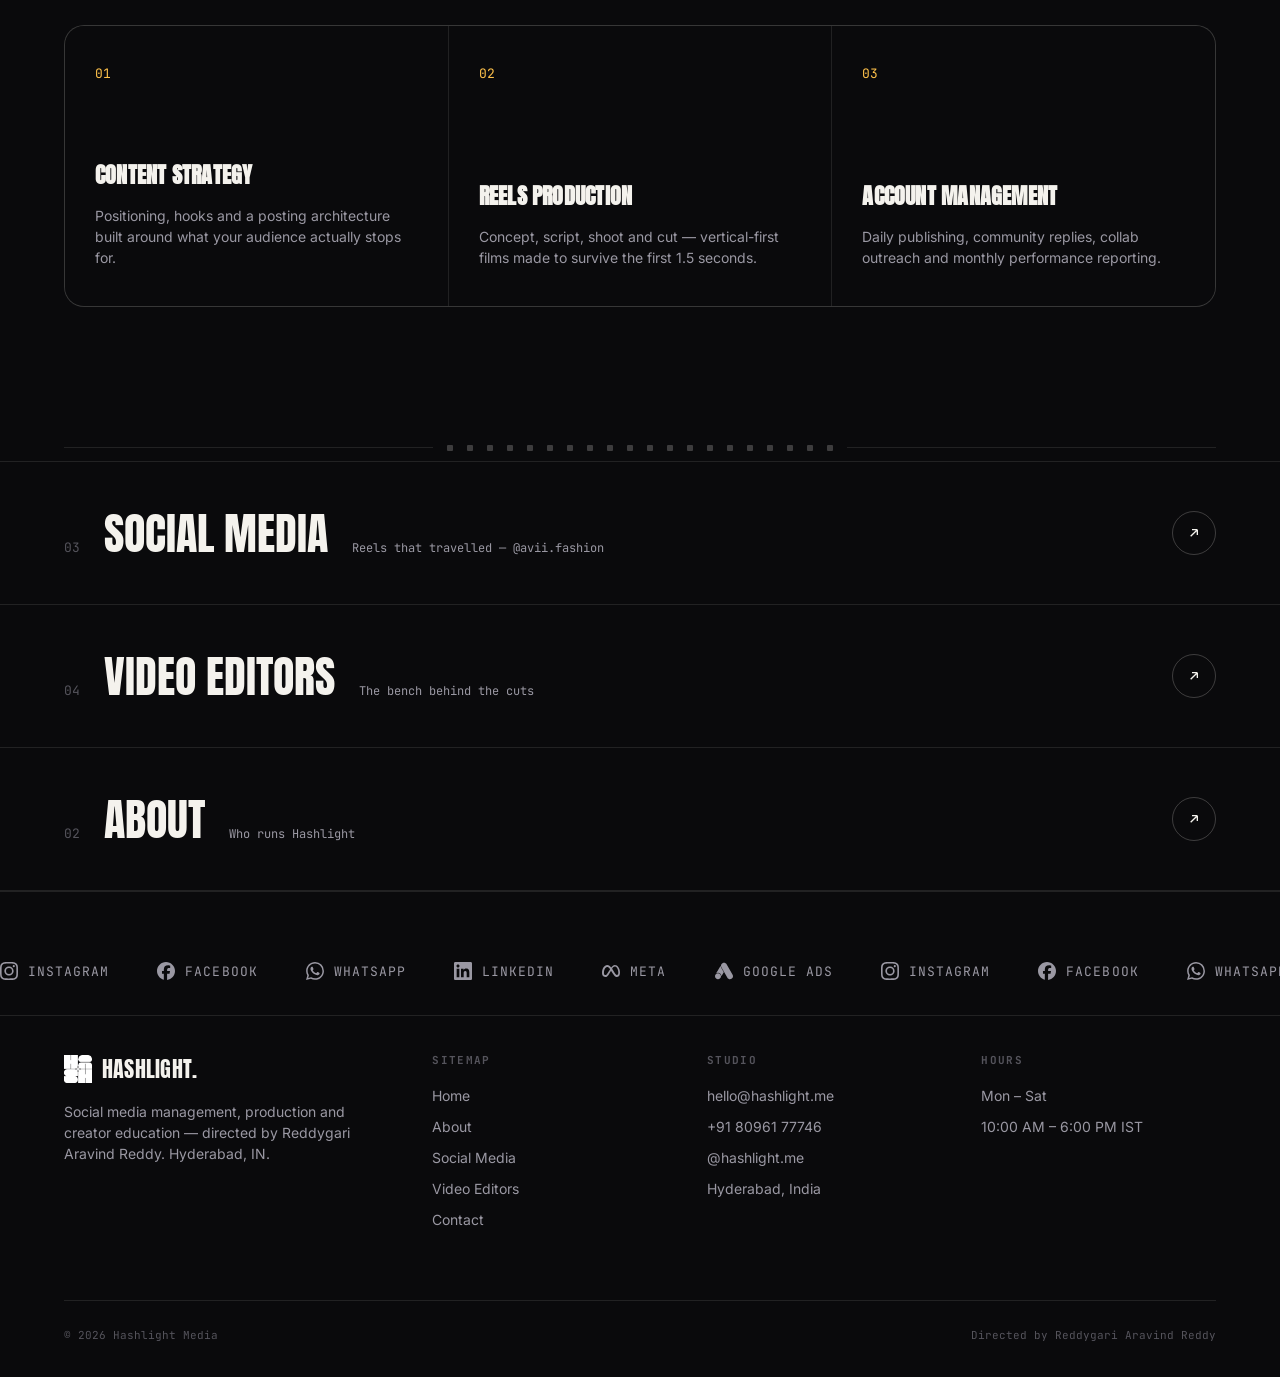
==== commit 13e4d330: "Pull real platform logos, clean up dash decorations, fix marquee gaps - Footer platform icons: swap " ====
--- a/hashlight/index.html
+++ b/hashlight/index.html
@@ -85,8 +85,8 @@
 <!-- ================= TICKER ================= -->
 <div class="ticker-wrap">
   <div class="ticker">
-    <span><b>Reels</b><i></i>Strategy<i></i>Editing<i></i>Branding<i></i><b>Reels</b><i></i>Strategy<i></i>Editing<i></i>Branding<i></i></span>
-    <span><b>Reels</b><i></i>Strategy<i></i>Editing<i></i>Branding<i></i><b>Reels</b><i></i>Strategy<i></i>Editing<i></i>Branding<i></i></span>
+    <span><b>Editing</b><i></i>Reels<i></i>WhatsApp Marketing<i></i>Email Marketing<i></i>Branding<i></i>Strategy<i></i>Meta Ad Campaign<i></i><b>Editing</b><i></i>Reels<i></i>WhatsApp Marketing<i></i>Email Marketing<i></i>Branding<i></i>Strategy<i></i>Meta Ad Campaign<i></i></span>
+    <span><b>Editing</b><i></i>Reels<i></i>WhatsApp Marketing<i></i>Email Marketing<i></i>Branding<i></i>Strategy<i></i>Meta Ad Campaign<i></i><b>Editing</b><i></i>Reels<i></i>WhatsApp Marketing<i></i>Email Marketing<i></i>Branding<i></i>Strategy<i></i>Meta Ad Campaign<i></i></span>
   </div>
 </div>
 
@@ -177,7 +177,7 @@
 
 <!-- ================= 2. ABOUT ================= -->
 <section id="about" class="page-hero wrap" data-dial="About">
-  <p class="eyebrow reveal in">02 — About</p>
+  <p class="eyebrow reveal in">02 About</p>
   <h1 class="h1 reveal in reveal-d1">Who runs<br><span class="flash">Hashlight.</span></h1>
   <p class="lede reveal in reveal-d2">One director, one point of view — a small studio that treats every account like it's the only one that matters.</p>
 </section>
@@ -264,7 +264,7 @@
 
 <!-- ================= 3. SOCIAL MEDIA ================= -->
 <section id="social-media" class="page-hero wrap" data-dial="Social Media">
-  <p class="eyebrow reveal in">03 — Social Media</p>
+  <p class="eyebrow reveal in">03 Social Media</p>
   <h1 class="h1 reveal in reveal-d1">Reels that<br><span class="flash">travelled.</span></h1>
   <p class="lede reveal in reveal-d2">A running highlight reel from <b style="color:var(--ink)">@avii.fashion</b>, directed and edited in-house by Hashlight.</p>
 </section>
@@ -353,7 +353,7 @@
 
 <!-- ================= 4. VIDEO EDITORS ================= -->
 <section id="video-editors" class="page-hero wrap" data-dial="Video Editors">
-  <p class="eyebrow reveal in">04 — Video Editors</p>
+  <p class="eyebrow reveal in">04 Video Editors</p>
   <h1 class="h1 reveal in reveal-d1">The bench<br>behind the<br><span class="flash">cuts.</span></h1>
   <p class="lede reveal in reveal-d2">Every reel Hashlight ships passes through this team — shooters, editors and motion designers working across every managed account.</p>
 </section>
@@ -398,7 +398,7 @@
 
 <!-- ================= 5. CONTACT ================= -->
 <section id="contact" class="page-hero wrap" data-dial="Contact">
-  <p class="eyebrow reveal in">05 — Contact</p>
+  <p class="eyebrow reveal in">05 Contact</p>
   <h1 class="h1 reveal in reveal-d1">Let's make<br><span class="flash">noise.</span></h1>
   <p class="lede reveal in reveal-d2">Tell us about the brand, the audience, and where you want to be in 90 days.</p>
 </section>
@@ -458,8 +458,68 @@
         <span class="footer-platform-item"><svg viewBox="0 0 24 24" fill="currentColor"><path d="M20.447 20.452h-3.554v-5.569c0-1.328-.027-3.037-1.852-3.037-1.853 0-2.136 1.445-2.136 2.939v5.667H9.351V9h3.414v1.561h.046c.477-.9 1.637-1.85 3.37-1.85 3.601 0 4.267 2.37 4.267 5.455v6.286zM5.337 7.433c-1.144 0-2.063-.926-2.063-2.065 0-1.138.92-2.063 2.063-2.063 1.14 0 2.064.925 2.064 2.063 0 1.139-.925 2.065-2.064 2.065zm1.782 13.019H3.555V9h3.564v11.452zM22.225 0H1.771C.792 0 0 .774 0 1.729v20.542C0 23.227.792 24 1.771 24h20.451C23.2 24 24 23.227 24 22.271V1.729C24 .774 23.2 0 22.222 0h.003z"/></svg>LinkedIn</span>
         <span class="footer-platform-item"><svg viewBox="0 0 24 24" fill="currentColor"><path d="M6.915 4.03c-1.968 0-3.683 1.28-4.871 3.113C.704 9.208 0 11.883 0 14.449c0 .706.07 1.369.21 1.973a6.624 6.624 0 0 0 .265.86 5.297 5.297 0 0 0 .371.761c.696 1.159 1.818 1.927 3.593 1.927 1.497 0 2.633-.671 3.965-2.444.76-1.012 1.144-1.626 2.663-4.32l.756-1.339.186-.325c.061.1.121.196.183.3l2.152 3.595c.724 1.21 1.665 2.556 2.47 3.314 1.046.987 1.992 1.22 3.06 1.22 1.075 0 1.876-.355 2.455-.843a3.743 3.743 0 0 0 .81-.973c.542-.939.861-2.127.861-3.745 0-2.72-.681-5.357-2.084-7.45-1.282-1.912-2.957-2.93-4.716-2.93-1.047 0-2.088.467-3.053 1.308-.652.57-1.257 1.29-1.82 2.05-.69-.875-1.335-1.547-1.958-2.056-1.182-.966-2.315-1.303-3.454-1.303zm10.16 2.053c1.147 0 2.188.758 2.992 1.999 1.132 1.748 1.647 4.195 1.647 6.4 0 1.548-.368 2.9-1.839 2.9-.58 0-1.027-.23-1.664-1.004-.496-.601-1.343-1.878-2.832-4.358l-.617-1.028a44.908 44.908 0 0 0-1.255-1.98c.07-.109.141-.224.211-.327 1.12-1.667 2.118-2.602 3.358-2.602zm-10.201.553c1.265 0 2.058.791 2.675 1.446.307.327.737.871 1.234 1.579l-1.02 1.566c-.757 1.163-1.882 3.017-2.837 4.338-1.191 1.649-1.81 1.817-2.486 1.817-.524 0-1.038-.237-1.383-.794-.263-.426-.464-1.13-.464-2.046 0-2.221.63-4.535 1.66-6.088.454-.687.964-1.226 1.533-1.533a2.264 2.264 0 0 1 1.088-.285z"/></svg>Meta</span>
         <span class="footer-platform-item"><svg viewBox="0 0 24 24" fill="currentColor"><path d="M3.9998 22.9291C1.7908 22.9291 0 21.1383 0 18.9293s1.7908-3.9998 3.9998-3.9998 3.9998 1.7908 3.9998 3.9998-1.7908 3.9998-3.9998 3.9998zm19.4643-6.0004L15.4632 3.072C14.3586 1.1587 11.9121.5028 9.9988 1.6074S7.4295 5.1585 8.5341 7.0718l8.0009 13.8567c1.1046 1.9133 3.5511 2.5679 5.4644 1.4646 1.9134-1.1046 2.568-3.5511 1.4647-5.4644zM7.5137 4.8438L1.5645 15.1484A4.5 4.5 0 0 1 4 14.4297c2.5597-.0075 4.6248 2.1585 4.4941 4.7148l3.2168-5.5723-3.6094-6.25c-.4499-.7793-.6322-1.6394-.5878-2.4784z"/></svg>Google Ads</span>
+        <span class="footer-platform-item"><svg viewBox="0 0 24 24" fill="currentColor"><path d="M7.0301.084c-1.2768.0602-2.1487.264-2.911.5634-.7888.3075-1.4575.72-2.1228 1.3877-.6652.6677-1.075 1.3368-1.3802 2.127-.2954.7638-.4956 1.6365-.552 2.914-.0564 1.2775-.0689 1.6882-.0626 4.947.0062 3.2586.0206 3.6671.0825 4.9473.061 1.2765.264 2.1482.5635 2.9107.308.7889.72 1.4573 1.388 2.1228.6679.6655 1.3365 1.0743 2.1285 1.38.7632.295 1.6361.4961 2.9134.552 1.2773.056 1.6884.069 4.9462.0627 3.2578-.0062 3.668-.0207 4.9478-.0814 1.28-.0607 2.147-.2652 2.9098-.5633.7889-.3086 1.4578-.72 2.1228-1.3881.665-.6682 1.0745-1.3378 1.3795-2.1284.2957-.7632.4966-1.636.552-2.9124.056-1.2809.0692-1.6898.063-4.948-.0063-3.2583-.021-3.6668-.0817-4.9465-.0607-1.2797-.264-2.1487-.5633-2.9117-.3084-.7889-.72-1.4568-1.3876-2.1228C21.2982 1.33 20.628.9208 19.8378.6165 19.074.321 18.2017.1197 16.9244.0645 15.6471.0093 15.236-.005 11.977.0014 8.718.0076 8.31.0215 7.0301.0839m.1402 21.6932c-1.17-.0509-1.8053-.2453-2.2287-.408-.5606-.216-.96-.4771-1.3819-.895-.422-.4178-.6811-.8186-.9-1.378-.1644-.4234-.3624-1.058-.4171-2.228-.0595-1.2645-.072-1.6442-.079-4.848-.007-3.2037.0053-3.583.0607-4.848.05-1.169.2456-1.805.408-2.2282.216-.5613.4762-.96.895-1.3816.4188-.4217.8184-.6814 1.3783-.9003.423-.1651 1.0575-.3614 2.227-.4171 1.2655-.06 1.6447-.072 4.848-.079 3.2033-.007 3.5835.005 4.8495.0608 1.169.0508 1.8053.2445 2.228.408.5608.216.96.4754 1.3816.895.4217.4194.6816.8176.9005 1.3787.1653.4217.3617 1.056.4169 2.2263.0602 1.2655.0739 1.645.0796 4.848.0058 3.203-.0055 3.5834-.061 4.848-.051 1.17-.245 1.8055-.408 2.2294-.216.5604-.4763.96-.8954 1.3814-.419.4215-.8181.6811-1.3783.9-.4224.1649-1.0577.3617-2.2262.4174-1.2656.0595-1.6448.072-4.8493.079-3.2045.007-3.5825-.006-4.848-.0608M16.953 5.5864A1.44 1.44 0 1 0 18.39 4.144a1.44 1.44 0 0 0-1.437 1.4424M5.8385 12.012c.0067 3.4032 2.7706 6.1557 6.173 6.1493 3.4026-.0065 6.157-2.7701 6.1506-6.1733-.0065-3.4032-2.771-6.1565-6.174-6.1498-3.403.0067-6.156 2.771-6.1496 6.1738M8 12.0077a4 4 0 1 1 4.008 3.9921A3.9996 3.9996 0 0 1 8 12.0077"/></svg>Instagram</span>
+        <span class="footer-platform-item"><svg viewBox="0 0 24 24" fill="currentColor"><path d="M9.101 23.691v-7.98H6.627v-3.667h2.474v-1.58c0-4.085 1.848-5.978 5.858-5.978.401 0 .955.042 1.468.103a8.68 8.68 0 0 1 1.141.195v3.325a8.623 8.623 0 0 0-.653-.036 26.805 26.805 0 0 0-.733-.009c-.707 0-1.259.096-1.675.309a1.686 1.686 0 0 0-.679.622c-.258.42-.374.995-.374 1.752v1.297h3.919l-.386 2.103-.287 1.564h-3.246v8.245C19.396 23.238 24 18.179 24 12.044c0-6.627-5.373-12-12-12s-12 5.373-12 12c0 5.628 3.874 10.35 9.101 11.647Z"/></svg>Facebook</span>
+        <span class="footer-platform-item"><svg viewBox="0 0 24 24" fill="currentColor"><path d="M17.472 14.382c-.297-.149-1.758-.867-2.03-.967-.273-.099-.471-.148-.67.15-.197.297-.767.966-.94 1.164-.173.199-.347.223-.644.075-.297-.15-1.255-.463-2.39-1.475-.883-.788-1.48-1.761-1.653-2.059-.173-.297-.018-.458.13-.606.134-.133.298-.347.446-.52.149-.174.198-.298.298-.497.099-.198.05-.371-.025-.52-.075-.149-.669-1.612-.916-2.207-.242-.579-.487-.5-.669-.51-.173-.008-.371-.01-.57-.01-.198 0-.52.074-.792.372-.272.297-1.04 1.016-1.04 2.479 0 1.462 1.065 2.875 1.213 3.074.149.198 2.096 3.2 5.077 4.487.709.306 1.262.489 1.694.625.712.227 1.36.195 1.871.118.571-.085 1.758-.719 2.006-1.413.248-.694.248-1.289.173-1.413-.074-.124-.272-.198-.57-.347m-5.421 7.403h-.004a9.87 9.87 0 01-5.031-1.378l-.361-.214-3.741.982.998-3.648-.235-.374a9.86 9.86 0 01-1.51-5.26c.001-5.45 4.436-9.884 9.888-9.884 2.64 0 5.122 1.03 6.988 2.898a9.825 9.825 0 012.893 6.994c-.003 5.45-4.437 9.884-9.885 9.884m8.413-18.297A11.815 11.815 0 0012.05 0C5.495 0 .16 5.335.157 11.892c0 2.096.547 4.142 1.588 5.945L.057 24l6.305-1.654a11.882 11.882 0 005.683 1.448h.005c6.554 0 11.89-5.335 11.893-11.893a11.821 11.821 0 00-3.48-8.413Z"/></svg>WhatsApp</span>
+        <span class="footer-platform-item"><svg viewBox="0 0 24 24" fill="currentColor"><path d="M20.447 20.452h-3.554v-5.569c0-1.328-.027-3.037-1.852-3.037-1.853 0-2.136 1.445-2.136 2.939v5.667H9.351V9h3.414v1.561h.046c.477-.9 1.637-1.85 3.37-1.85 3.601 0 4.267 2.37 4.267 5.455v6.286zM5.337 7.433c-1.144 0-2.063-.926-2.063-2.065 0-1.138.92-2.063 2.063-2.063 1.14 0 2.064.925 2.064 2.063 0 1.139-.925 2.065-2.064 2.065zm1.782 13.019H3.555V9h3.564v11.452zM22.225 0H1.771C.792 0 0 .774 0 1.729v20.542C0 23.227.792 24 1.771 24h20.451C23.2 24 24 23.227 24 22.271V1.729C24 .774 23.2 0 22.222 0h.003z"/></svg>LinkedIn</span>
+        <span class="footer-platform-item"><svg viewBox="0 0 24 24" fill="currentColor"><path d="M6.915 4.03c-1.968 0-3.683 1.28-4.871 3.113C.704 9.208 0 11.883 0 14.449c0 .706.07 1.369.21 1.973a6.624 6.624 0 0 0 .265.86 5.297 5.297 0 0 0 .371.761c.696 1.159 1.818 1.927 3.593 1.927 1.497 0 2.633-.671 3.965-2.444.76-1.012 1.144-1.626 2.663-4.32l.756-1.339.186-.325c.061.1.121.196.183.3l2.152 3.595c.724 1.21 1.665 2.556 2.47 3.314 1.046.987 1.992 1.22 3.06 1.22 1.075 0 1.876-.355 2.455-.843a3.743 3.743 0 0 0 .81-.973c.542-.939.861-2.127.861-3.745 0-2.72-.681-5.357-2.084-7.45-1.282-1.912-2.957-2.93-4.716-2.93-1.047 0-2.088.467-3.053 1.308-.652.57-1.257 1.29-1.82 2.05-.69-.875-1.335-1.547-1.958-2.056-1.182-.966-2.315-1.303-3.454-1.303zm10.16 2.053c1.147 0 2.188.758 2.992 1.999 1.132 1.748 1.647 4.195 1.647 6.4 0 1.548-.368 2.9-1.839 2.9-.58 0-1.027-.23-1.664-1.004-.496-.601-1.343-1.878-2.832-4.358l-.617-1.028a44.908 44.908 0 0 0-1.255-1.98c.07-.109.141-.224.211-.327 1.12-1.667 2.118-2.602 3.358-2.602zm-10.201.553c1.265 0 2.058.791 2.675 1.446.307.327.737.871 1.234 1.579l-1.02 1.566c-.757 1.163-1.882 3.017-2.837 4.338-1.191 1.649-1.81 1.817-2.486 1.817-.524 0-1.038-.237-1.383-.794-.263-.426-.464-1.13-.464-2.046 0-2.221.63-4.535 1.66-6.088.454-.687.964-1.226 1.533-1.533a2.264 2.264 0 0 1 1.088-.285z"/></svg>Meta</span>
+        <span class="footer-platform-item"><svg viewBox="0 0 24 24" fill="currentColor"><path d="M3.9998 22.9291C1.7908 22.9291 0 21.1383 0 18.9293s1.7908-3.9998 3.9998-3.9998 3.9998 1.7908 3.9998 3.9998-1.7908 3.9998-3.9998 3.9998zm19.4643-6.0004L15.4632 3.072C14.3586 1.1587 11.9121.5028 9.9988 1.6074S7.4295 5.1585 8.5341 7.0718l8.0009 13.8567c1.1046 1.9133 3.5511 2.5679 5.4644 1.4646 1.9134-1.1046 2.568-3.5511 1.4647-5.4644zM7.5137 4.8438L1.5645 15.1484A4.5 4.5 0 0 1 4 14.4297c2.5597-.0075 4.6248 2.1585 4.4941 4.7148l3.2168-5.5723-3.6094-6.25c-.4499-.7793-.6322-1.6394-.5878-2.4784z"/></svg>Google Ads</span>
+        <span class="footer-platform-item"><svg viewBox="0 0 24 24" fill="currentColor"><path d="M7.0301.084c-1.2768.0602-2.1487.264-2.911.5634-.7888.3075-1.4575.72-2.1228 1.3877-.6652.6677-1.075 1.3368-1.3802 2.127-.2954.7638-.4956 1.6365-.552 2.914-.0564 1.2775-.0689 1.6882-.0626 4.947.0062 3.2586.0206 3.6671.0825 4.9473.061 1.2765.264 2.1482.5635 2.9107.308.7889.72 1.4573 1.388 2.1228.6679.6655 1.3365 1.0743 2.1285 1.38.7632.295 1.6361.4961 2.9134.552 1.2773.056 1.6884.069 4.9462.0627 3.2578-.0062 3.668-.0207 4.9478-.0814 1.28-.0607 2.147-.2652 2.9098-.5633.7889-.3086 1.4578-.72 2.1228-1.3881.665-.6682 1.0745-1.3378 1.3795-2.1284.2957-.7632.4966-1.636.552-2.9124.056-1.2809.0692-1.6898.063-4.948-.0063-3.2583-.021-3.6668-.0817-4.9465-.0607-1.2797-.264-2.1487-.5633-2.9117-.3084-.7889-.72-1.4568-1.3876-2.1228C21.2982 1.33 20.628.9208 19.8378.6165 19.074.321 18.2017.1197 16.9244.0645 15.6471.0093 15.236-.005 11.977.0014 8.718.0076 8.31.0215 7.0301.0839m.1402 21.6932c-1.17-.0509-1.8053-.2453-2.2287-.408-.5606-.216-.96-.4771-1.3819-.895-.422-.4178-.6811-.8186-.9-1.378-.1644-.4234-.3624-1.058-.4171-2.228-.0595-1.2645-.072-1.6442-.079-4.848-.007-3.2037.0053-3.583.0607-4.848.05-1.169.2456-1.805.408-2.2282.216-.5613.4762-.96.895-1.3816.4188-.4217.8184-.6814 1.3783-.9003.423-.1651 1.0575-.3614 2.227-.4171 1.2655-.06 1.6447-.072 4.848-.079 3.2033-.007 3.5835.005 4.8495.0608 1.169.0508 1.8053.2445 2.228.408.5608.216.96.4754 1.3816.895.4217.4194.6816.8176.9005 1.3787.1653.4217.3617 1.056.4169 2.2263.0602 1.2655.0739 1.645.0796 4.848.0058 3.203-.0055 3.5834-.061 4.848-.051 1.17-.245 1.8055-.408 2.2294-.216.5604-.4763.96-.8954 1.3814-.419.4215-.8181.6811-1.3783.9-.4224.1649-1.0577.3617-2.2262.4174-1.2656.0595-1.6448.072-4.8493.079-3.2045.007-3.5825-.006-4.848-.0608M16.953 5.5864A1.44 1.44 0 1 0 18.39 4.144a1.44 1.44 0 0 0-1.437 1.4424M5.8385 12.012c.0067 3.4032 2.7706 6.1557 6.173 6.1493 3.4026-.0065 6.157-2.7701 6.1506-6.1733-.0065-3.4032-2.771-6.1565-6.174-6.1498-3.403.0067-6.156 2.771-6.1496 6.1738M8 12.0077a4 4 0 1 1 4.008 3.9921A3.9996 3.9996 0 0 1 8 12.0077"/></svg>Instagram</span>
+        <span class="footer-platform-item"><svg viewBox="0 0 24 24" fill="currentColor"><path d="M9.101 23.691v-7.98H6.627v-3.667h2.474v-1.58c0-4.085 1.848-5.978 5.858-5.978.401 0 .955.042 1.468.103a8.68 8.68 0 0 1 1.141.195v3.325a8.623 8.623 0 0 0-.653-.036 26.805 26.805 0 0 0-.733-.009c-.707 0-1.259.096-1.675.309a1.686 1.686 0 0 0-.679.622c-.258.42-.374.995-.374 1.752v1.297h3.919l-.386 2.103-.287 1.564h-3.246v8.245C19.396 23.238 24 18.179 24 12.044c0-6.627-5.373-12-12-12s-12 5.373-12 12c0 5.628 3.874 10.35 9.101 11.647Z"/></svg>Facebook</span>
+        <span class="footer-platform-item"><svg viewBox="0 0 24 24" fill="currentColor"><path d="M17.472 14.382c-.297-.149-1.758-.867-2.03-.967-.273-.099-.471-.148-.67.15-.197.297-.767.966-.94 1.164-.173.199-.347.223-.644.075-.297-.15-1.255-.463-2.39-1.475-.883-.788-1.48-1.761-1.653-2.059-.173-.297-.018-.458.13-.606.134-.133.298-.347.446-.52.149-.174.198-.298.298-.497.099-.198.05-.371-.025-.52-.075-.149-.669-1.612-.916-2.207-.242-.579-.487-.5-.669-.51-.173-.008-.371-.01-.57-.01-.198 0-.52.074-.792.372-.272.297-1.04 1.016-1.04 2.479 0 1.462 1.065 2.875 1.213 3.074.149.198 2.096 3.2 5.077 4.487.709.306 1.262.489 1.694.625.712.227 1.36.195 1.871.118.571-.085 1.758-.719 2.006-1.413.248-.694.248-1.289.173-1.413-.074-.124-.272-.198-.57-.347m-5.421 7.403h-.004a9.87 9.87 0 01-5.031-1.378l-.361-.214-3.741.982.998-3.648-.235-.374a9.86 9.86 0 01-1.51-5.26c.001-5.45 4.436-9.884 9.888-9.884 2.64 0 5.122 1.03 6.988 2.898a9.825 9.825 0 012.893 6.994c-.003 5.45-4.437 9.884-9.885 9.884m8.413-18.297A11.815 11.815 0 0012.05 0C5.495 0 .16 5.335.157 11.892c0 2.096.547 4.142 1.588 5.945L.057 24l6.305-1.654a11.882 11.882 0 005.683 1.448h.005c6.554 0 11.89-5.335 11.893-11.893a11.821 11.821 0 00-3.48-8.413Z"/></svg>WhatsApp</span>
+        <span class="footer-platform-item"><svg viewBox="0 0 24 24" fill="currentColor"><path d="M20.447 20.452h-3.554v-5.569c0-1.328-.027-3.037-1.852-3.037-1.853 0-2.136 1.445-2.136 2.939v5.667H9.351V9h3.414v1.561h.046c.477-.9 1.637-1.85 3.37-1.85 3.601 0 4.267 2.37 4.267 5.455v6.286zM5.337 7.433c-1.144 0-2.063-.926-2.063-2.065 0-1.138.92-2.063 2.063-2.063 1.14 0 2.064.925 2.064 2.063 0 1.139-.925 2.065-2.064 2.065zm1.782 13.019H3.555V9h3.564v11.452zM22.225 0H1.771C.792 0 0 .774 0 1.729v20.542C0 23.227.792 24 1.771 24h20.451C23.2 24 24 23.227 24 22.271V1.729C24 .774 23.2 0 22.222 0h.003z"/></svg>LinkedIn</span>
+        <span class="footer-platform-item"><svg viewBox="0 0 24 24" fill="currentColor"><path d="M6.915 4.03c-1.968 0-3.683 1.28-4.871 3.113C.704 9.208 0 11.883 0 14.449c0 .706.07 1.369.21 1.973a6.624 6.624 0 0 0 .265.86 5.297 5.297 0 0 0 .371.761c.696 1.159 1.818 1.927 3.593 1.927 1.497 0 2.633-.671 3.965-2.444.76-1.012 1.144-1.626 2.663-4.32l.756-1.339.186-.325c.061.1.121.196.183.3l2.152 3.595c.724 1.21 1.665 2.556 2.47 3.314 1.046.987 1.992 1.22 3.06 1.22 1.075 0 1.876-.355 2.455-.843a3.743 3.743 0 0 0 .81-.973c.542-.939.861-2.127.861-3.745 0-2.72-.681-5.357-2.084-7.45-1.282-1.912-2.957-2.93-4.716-2.93-1.047 0-2.088.467-3.053 1.308-.652.57-1.257 1.29-1.82 2.05-.69-.875-1.335-1.547-1.958-2.056-1.182-.966-2.315-1.303-3.454-1.303zm10.16 2.053c1.147 0 2.188.758 2.992 1.999 1.132 1.748 1.647 4.195 1.647 6.4 0 1.548-.368 2.9-1.839 2.9-.58 0-1.027-.23-1.664-1.004-.496-.601-1.343-1.878-2.832-4.358l-.617-1.028a44.908 44.908 0 0 0-1.255-1.98c.07-.109.141-.224.211-.327 1.12-1.667 2.118-2.602 3.358-2.602zm-10.201.553c1.265 0 2.058.791 2.675 1.446.307.327.737.871 1.234 1.579l-1.02 1.566c-.757 1.163-1.882 3.017-2.837 4.338-1.191 1.649-1.81 1.817-2.486 1.817-.524 0-1.038-.237-1.383-.794-.263-.426-.464-1.13-.464-2.046 0-2.221.63-4.535 1.66-6.088.454-.687.964-1.226 1.533-1.533a2.264 2.264 0 0 1 1.088-.285z"/></svg>Meta</span>
+        <span class="footer-platform-item"><svg viewBox="0 0 24 24" fill="currentColor"><path d="M3.9998 22.9291C1.7908 22.9291 0 21.1383 0 18.9293s1.7908-3.9998 3.9998-3.9998 3.9998 1.7908 3.9998 3.9998-1.7908 3.9998-3.9998 3.9998zm19.4643-6.0004L15.4632 3.072C14.3586 1.1587 11.9121.5028 9.9988 1.6074S7.4295 5.1585 8.5341 7.0718l8.0009 13.8567c1.1046 1.9133 3.5511 2.5679 5.4644 1.4646 1.9134-1.1046 2.568-3.5511 1.4647-5.4644zM7.5137 4.8438L1.5645 15.1484A4.5 4.5 0 0 1 4 14.4297c2.5597-.0075 4.6248 2.1585 4.4941 4.7148l3.2168-5.5723-3.6094-6.25c-.4499-.7793-.6322-1.6394-.5878-2.4784z"/></svg>Google Ads</span>
+        <span class="footer-platform-item"><svg viewBox="0 0 24 24" fill="currentColor"><path d="M7.0301.084c-1.2768.0602-2.1487.264-2.911.5634-.7888.3075-1.4575.72-2.1228 1.3877-.6652.6677-1.075 1.3368-1.3802 2.127-.2954.7638-.4956 1.6365-.552 2.914-.0564 1.2775-.0689 1.6882-.0626 4.947.0062 3.2586.0206 3.6671.0825 4.9473.061 1.2765.264 2.1482.5635 2.9107.308.7889.72 1.4573 1.388 2.1228.6679.6655 1.3365 1.0743 2.1285 1.38.7632.295 1.6361.4961 2.9134.552 1.2773.056 1.6884.069 4.9462.0627 3.2578-.0062 3.668-.0207 4.9478-.0814 1.28-.0607 2.147-.2652 2.9098-.5633.7889-.3086 1.4578-.72 2.1228-1.3881.665-.6682 1.0745-1.3378 1.3795-2.1284.2957-.7632.4966-1.636.552-2.9124.056-1.2809.0692-1.6898.063-4.948-.0063-3.2583-.021-3.6668-.0817-4.9465-.0607-1.2797-.264-2.1487-.5633-2.9117-.3084-.7889-.72-1.4568-1.3876-2.1228C21.2982 1.33 20.628.9208 19.8378.6165 19.074.321 18.2017.1197 16.9244.0645 15.6471.0093 15.236-.005 11.977.0014 8.718.0076 8.31.0215 7.0301.0839m.1402 21.6932c-1.17-.0509-1.8053-.2453-2.2287-.408-.5606-.216-.96-.4771-1.3819-.895-.422-.4178-.6811-.8186-.9-1.378-.1644-.4234-.3624-1.058-.4171-2.228-.0595-1.2645-.072-1.6442-.079-4.848-.007-3.2037.0053-3.583.0607-4.848.05-1.169.2456-1.805.408-2.2282.216-.5613.4762-.96.895-1.3816.4188-.4217.8184-.6814 1.3783-.9003.423-.1651 1.0575-.3614 2.227-.4171 1.2655-.06 1.6447-.072 4.848-.079 3.2033-.007 3.5835.005 4.8495.0608 1.169.0508 1.8053.2445 2.228.408.5608.216.96.4754 1.3816.895.4217.4194.6816.8176.9005 1.3787.1653.4217.3617 1.056.4169 2.2263.0602 1.2655.0739 1.645.0796 4.848.0058 3.203-.0055 3.5834-.061 4.848-.051 1.17-.245 1.8055-.408 2.2294-.216.5604-.4763.96-.8954 1.3814-.419.4215-.8181.6811-1.3783.9-.4224.1649-1.0577.3617-2.2262.4174-1.2656.0595-1.6448.072-4.8493.079-3.2045.007-3.5825-.006-4.848-.0608M16.953 5.5864A1.44 1.44 0 1 0 18.39 4.144a1.44 1.44 0 0 0-1.437 1.4424M5.8385 12.012c.0067 3.4032 2.7706 6.1557 6.173 6.1493 3.4026-.0065 6.157-2.7701 6.1506-6.1733-.0065-3.4032-2.771-6.1565-6.174-6.1498-3.403.0067-6.156 2.771-6.1496 6.1738M8 12.0077a4 4 0 1 1 4.008 3.9921A3.9996 3.9996 0 0 1 8 12.0077"/></svg>Instagram</span>
+        <span class="footer-platform-item"><svg viewBox="0 0 24 24" fill="currentColor"><path d="M9.101 23.691v-7.98H6.627v-3.667h2.474v-1.58c0-4.085 1.848-5.978 5.858-5.978.401 0 .955.042 1.468.103a8.68 8.68 0 0 1 1.141.195v3.325a8.623 8.623 0 0 0-.653-.036 26.805 26.805 0 0 0-.733-.009c-.707 0-1.259.096-1.675.309a1.686 1.686 0 0 0-.679.622c-.258.42-.374.995-.374 1.752v1.297h3.919l-.386 2.103-.287 1.564h-3.246v8.245C19.396 23.238 24 18.179 24 12.044c0-6.627-5.373-12-12-12s-12 5.373-12 12c0 5.628 3.874 10.35 9.101 11.647Z"/></svg>Facebook</span>
+        <span class="footer-platform-item"><svg viewBox="0 0 24 24" fill="currentColor"><path d="M17.472 14.382c-.297-.149-1.758-.867-2.03-.967-.273-.099-.471-.148-.67.15-.197.297-.767.966-.94 1.164-.173.199-.347.223-.644.075-.297-.15-1.255-.463-2.39-1.475-.883-.788-1.48-1.761-1.653-2.059-.173-.297-.018-.458.13-.606.134-.133.298-.347.446-.52.149-.174.198-.298.298-.497.099-.198.05-.371-.025-.52-.075-.149-.669-1.612-.916-2.207-.242-.579-.487-.5-.669-.51-.173-.008-.371-.01-.57-.01-.198 0-.52.074-.792.372-.272.297-1.04 1.016-1.04 2.479 0 1.462 1.065 2.875 1.213 3.074.149.198 2.096 3.2 5.077 4.487.709.306 1.262.489 1.694.625.712.227 1.36.195 1.871.118.571-.085 1.758-.719 2.006-1.413.248-.694.248-1.289.173-1.413-.074-.124-.272-.198-.57-.347m-5.421 7.403h-.004a9.87 9.87 0 01-5.031-1.378l-.361-.214-3.741.982.998-3.648-.235-.374a9.86 9.86 0 01-1.51-5.26c.001-5.45 4.436-9.884 9.888-9.884 2.64 0 5.122 1.03 6.988 2.898a9.825 9.825 0 012.893 6.994c-.003 5.45-4.437 9.884-9.885 9.884m8.413-18.297A11.815 11.815 0 0012.05 0C5.495 0 .16 5.335.157 11.892c0 2.096.547 4.142 1.588 5.945L.057 24l6.305-1.654a11.882 11.882 0 005.683 1.448h.005c6.554 0 11.89-5.335 11.893-11.893a11.821 11.821 0 00-3.48-8.413Z"/></svg>WhatsApp</span>
+        <span class="footer-platform-item"><svg viewBox="0 0 24 24" fill="currentColor"><path d="M20.447 20.452h-3.554v-5.569c0-1.328-.027-3.037-1.852-3.037-1.853 0-2.136 1.445-2.136 2.939v5.667H9.351V9h3.414v1.561h.046c.477-.9 1.637-1.85 3.37-1.85 3.601 0 4.267 2.37 4.267 5.455v6.286zM5.337 7.433c-1.144 0-2.063-.926-2.063-2.065 0-1.138.92-2.063 2.063-2.063 1.14 0 2.064.925 2.064 2.063 0 1.139-.925 2.065-2.064 2.065zm1.782 13.019H3.555V9h3.564v11.452zM22.225 0H1.771C.792 0 0 .774 0 1.729v20.542C0 23.227.792 24 1.771 24h20.451C23.2 24 24 23.227 24 22.271V1.729C24 .774 23.2 0 22.222 0h.003z"/></svg>LinkedIn</span>
+        <span class="footer-platform-item"><svg viewBox="0 0 24 24" fill="currentColor"><path d="M6.915 4.03c-1.968 0-3.683 1.28-4.871 3.113C.704 9.208 0 11.883 0 14.449c0 .706.07 1.369.21 1.973a6.624 6.624 0 0 0 .265.86 5.297 5.297 0 0 0 .371.761c.696 1.159 1.818 1.927 3.593 1.927 1.497 0 2.633-.671 3.965-2.444.76-1.012 1.144-1.626 2.663-4.32l.756-1.339.186-.325c.061.1.121.196.183.3l2.152 3.595c.724 1.21 1.665 2.556 2.47 3.314 1.046.987 1.992 1.22 3.06 1.22 1.075 0 1.876-.355 2.455-.843a3.743 3.743 0 0 0 .81-.973c.542-.939.861-2.127.861-3.745 0-2.72-.681-5.357-2.084-7.45-1.282-1.912-2.957-2.93-4.716-2.93-1.047 0-2.088.467-3.053 1.308-.652.57-1.257 1.29-1.82 2.05-.69-.875-1.335-1.547-1.958-2.056-1.182-.966-2.315-1.303-3.454-1.303zm10.16 2.053c1.147 0 2.188.758 2.992 1.999 1.132 1.748 1.647 4.195 1.647 6.4 0 1.548-.368 2.9-1.839 2.9-.58 0-1.027-.23-1.664-1.004-.496-.601-1.343-1.878-2.832-4.358l-.617-1.028a44.908 44.908 0 0 0-1.255-1.98c.07-.109.141-.224.211-.327 1.12-1.667 2.118-2.602 3.358-2.602zm-10.201.553c1.265 0 2.058.791 2.675 1.446.307.327.737.871 1.234 1.579l-1.02 1.566c-.757 1.163-1.882 3.017-2.837 4.338-1.191 1.649-1.81 1.817-2.486 1.817-.524 0-1.038-.237-1.383-.794-.263-.426-.464-1.13-.464-2.046 0-2.221.63-4.535 1.66-6.088.454-.687.964-1.226 1.533-1.533a2.264 2.264 0 0 1 1.088-.285z"/></svg>Meta</span>
+        <span class="footer-platform-item"><svg viewBox="0 0 24 24" fill="currentColor"><path d="M3.9998 22.9291C1.7908 22.9291 0 21.1383 0 18.9293s1.7908-3.9998 3.9998-3.9998 3.9998 1.7908 3.9998 3.9998-1.7908 3.9998-3.9998 3.9998zm19.4643-6.0004L15.4632 3.072C14.3586 1.1587 11.9121.5028 9.9988 1.6074S7.4295 5.1585 8.5341 7.0718l8.0009 13.8567c1.1046 1.9133 3.5511 2.5679 5.4644 1.4646 1.9134-1.1046 2.568-3.5511 1.4647-5.4644zM7.5137 4.8438L1.5645 15.1484A4.5 4.5 0 0 1 4 14.4297c2.5597-.0075 4.6248 2.1585 4.4941 4.7148l3.2168-5.5723-3.6094-6.25c-.4499-.7793-.6322-1.6394-.5878-2.4784z"/></svg>Google Ads</span>
+        <span class="footer-platform-item"><svg viewBox="0 0 24 24" fill="currentColor"><path d="M7.0301.084c-1.2768.0602-2.1487.264-2.911.5634-.7888.3075-1.4575.72-2.1228 1.3877-.6652.6677-1.075 1.3368-1.3802 2.127-.2954.7638-.4956 1.6365-.552 2.914-.0564 1.2775-.0689 1.6882-.0626 4.947.0062 3.2586.0206 3.6671.0825 4.9473.061 1.2765.264 2.1482.5635 2.9107.308.7889.72 1.4573 1.388 2.1228.6679.6655 1.3365 1.0743 2.1285 1.38.7632.295 1.6361.4961 2.9134.552 1.2773.056 1.6884.069 4.9462.0627 3.2578-.0062 3.668-.0207 4.9478-.0814 1.28-.0607 2.147-.2652 2.9098-.5633.7889-.3086 1.4578-.72 2.1228-1.3881.665-.6682 1.0745-1.3378 1.3795-2.1284.2957-.7632.4966-1.636.552-2.9124.056-1.2809.0692-1.6898.063-4.948-.0063-3.2583-.021-3.6668-.0817-4.9465-.0607-1.2797-.264-2.1487-.5633-2.9117-.3084-.7889-.72-1.4568-1.3876-2.1228C21.2982 1.33 20.628.9208 19.8378.6165 19.074.321 18.2017.1197 16.9244.0645 15.6471.0093 15.236-.005 11.977.0014 8.718.0076 8.31.0215 7.0301.0839m.1402 21.6932c-1.17-.0509-1.8053-.2453-2.2287-.408-.5606-.216-.96-.4771-1.3819-.895-.422-.4178-.6811-.8186-.9-1.378-.1644-.4234-.3624-1.058-.4171-2.228-.0595-1.2645-.072-1.6442-.079-4.848-.007-3.2037.0053-3.583.0607-4.848.05-1.169.2456-1.805.408-2.2282.216-.5613.4762-.96.895-1.3816.4188-.4217.8184-.6814 1.3783-.9003.423-.1651 1.0575-.3614 2.227-.4171 1.2655-.06 1.6447-.072 4.848-.079 3.2033-.007 3.5835.005 4.8495.0608 1.169.0508 1.8053.2445 2.228.408.5608.216.96.4754 1.3816.895.4217.4194.6816.8176.9005 1.3787.1653.4217.3617 1.056.4169 2.2263.0602 1.2655.0739 1.645.0796 4.848.0058 3.203-.0055 3.5834-.061 4.848-.051 1.17-.245 1.8055-.408 2.2294-.216.5604-.4763.96-.8954 1.3814-.419.4215-.8181.6811-1.3783.9-.4224.1649-1.0577.3617-2.2262.4174-1.2656.0595-1.6448.072-4.8493.079-3.2045.007-3.5825-.006-4.848-.0608M16.953 5.5864A1.44 1.44 0 1 0 18.39 4.144a1.44 1.44 0 0 0-1.437 1.4424M5.8385 12.012c.0067 3.4032 2.7706 6.1557 6.173 6.1493 3.4026-.0065 6.157-2.7701 6.1506-6.1733-.0065-3.4032-2.771-6.1565-6.174-6.1498-3.403.0067-6.156 2.771-6.1496 6.1738M8 12.0077a4 4 0 1 1 4.008 3.9921A3.9996 3.9996 0 0 1 8 12.0077"/></svg>Instagram</span>
+        <span class="footer-platform-item"><svg viewBox="0 0 24 24" fill="currentColor"><path d="M9.101 23.691v-7.98H6.627v-3.667h2.474v-1.58c0-4.085 1.848-5.978 5.858-5.978.401 0 .955.042 1.468.103a8.68 8.68 0 0 1 1.141.195v3.325a8.623 8.623 0 0 0-.653-.036 26.805 26.805 0 0 0-.733-.009c-.707 0-1.259.096-1.675.309a1.686 1.686 0 0 0-.679.622c-.258.42-.374.995-.374 1.752v1.297h3.919l-.386 2.103-.287 1.564h-3.246v8.245C19.396 23.238 24 18.179 24 12.044c0-6.627-5.373-12-12-12s-12 5.373-12 12c0 5.628 3.874 10.35 9.101 11.647Z"/></svg>Facebook</span>
+        <span class="footer-platform-item"><svg viewBox="0 0 24 24" fill="currentColor"><path d="M17.472 14.382c-.297-.149-1.758-.867-2.03-.967-.273-.099-.471-.148-.67.15-.197.297-.767.966-.94 1.164-.173.199-.347.223-.644.075-.297-.15-1.255-.463-2.39-1.475-.883-.788-1.48-1.761-1.653-2.059-.173-.297-.018-.458.13-.606.134-.133.298-.347.446-.52.149-.174.198-.298.298-.497.099-.198.05-.371-.025-.52-.075-.149-.669-1.612-.916-2.207-.242-.579-.487-.5-.669-.51-.173-.008-.371-.01-.57-.01-.198 0-.52.074-.792.372-.272.297-1.04 1.016-1.04 2.479 0 1.462 1.065 2.875 1.213 3.074.149.198 2.096 3.2 5.077 4.487.709.306 1.262.489 1.694.625.712.227 1.36.195 1.871.118.571-.085 1.758-.719 2.006-1.413.248-.694.248-1.289.173-1.413-.074-.124-.272-.198-.57-.347m-5.421 7.403h-.004a9.87 9.87 0 01-5.031-1.378l-.361-.214-3.741.982.998-3.648-.235-.374a9.86 9.86 0 01-1.51-5.26c.001-5.45 4.436-9.884 9.888-9.884 2.64 0 5.122 1.03 6.988 2.898a9.825 9.825 0 012.893 6.994c-.003 5.45-4.437 9.884-9.885 9.884m8.413-18.297A11.815 11.815 0 0012.05 0C5.495 0 .16 5.335.157 11.892c0 2.096.547 4.142 1.588 5.945L.057 24l6.305-1.654a11.882 11.882 0 005.683 1.448h.005c6.554 0 11.89-5.335 11.893-11.893a11.821 11.821 0 00-3.48-8.413Z"/></svg>WhatsApp</span>
+        <span class="footer-platform-item"><svg viewBox="0 0 24 24" fill="currentColor"><path d="M20.447 20.452h-3.554v-5.569c0-1.328-.027-3.037-1.852-3.037-1.853 0-2.136 1.445-2.136 2.939v5.667H9.351V9h3.414v1.561h.046c.477-.9 1.637-1.85 3.37-1.85 3.601 0 4.267 2.37 4.267 5.455v6.286zM5.337 7.433c-1.144 0-2.063-.926-2.063-2.065 0-1.138.92-2.063 2.063-2.063 1.14 0 2.064.925 2.064 2.063 0 1.139-.925 2.065-2.064 2.065zm1.782 13.019H3.555V9h3.564v11.452zM22.225 0H1.771C.792 0 0 .774 0 1.729v20.542C0 23.227.792 24 1.771 24h20.451C23.2 24 24 23.227 24 22.271V1.729C24 .774 23.2 0 22.222 0h.003z"/></svg>LinkedIn</span>
+        <span class="footer-platform-item"><svg viewBox="0 0 24 24" fill="currentColor"><path d="M6.915 4.03c-1.968 0-3.683 1.28-4.871 3.113C.704 9.208 0 11.883 0 14.449c0 .706.07 1.369.21 1.973a6.624 6.624 0 0 0 .265.86 5.297 5.297 0 0 0 .371.761c.696 1.159 1.818 1.927 3.593 1.927 1.497 0 2.633-.671 3.965-2.444.76-1.012 1.144-1.626 2.663-4.32l.756-1.339.186-.325c.061.1.121.196.183.3l2.152 3.595c.724 1.21 1.665 2.556 2.47 3.314 1.046.987 1.992 1.22 3.06 1.22 1.075 0 1.876-.355 2.455-.843a3.743 3.743 0 0 0 .81-.973c.542-.939.861-2.127.861-3.745 0-2.72-.681-5.357-2.084-7.45-1.282-1.912-2.957-2.93-4.716-2.93-1.047 0-2.088.467-3.053 1.308-.652.57-1.257 1.29-1.82 2.05-.69-.875-1.335-1.547-1.958-2.056-1.182-.966-2.315-1.303-3.454-1.303zm10.16 2.053c1.147 0 2.188.758 2.992 1.999 1.132 1.748 1.647 4.195 1.647 6.4 0 1.548-.368 2.9-1.839 2.9-.58 0-1.027-.23-1.664-1.004-.496-.601-1.343-1.878-2.832-4.358l-.617-1.028a44.908 44.908 0 0 0-1.255-1.98c.07-.109.141-.224.211-.327 1.12-1.667 2.118-2.602 3.358-2.602zm-10.201.553c1.265 0 2.058.791 2.675 1.446.307.327.737.871 1.234 1.579l-1.02 1.566c-.757 1.163-1.882 3.017-2.837 4.338-1.191 1.649-1.81 1.817-2.486 1.817-.524 0-1.038-.237-1.383-.794-.263-.426-.464-1.13-.464-2.046 0-2.221.63-4.535 1.66-6.088.454-.687.964-1.226 1.533-1.533a2.264 2.264 0 0 1 1.088-.285z"/></svg>Meta</span>
+        <span class="footer-platform-item"><svg viewBox="0 0 24 24" fill="currentColor"><path d="M3.9998 22.9291C1.7908 22.9291 0 21.1383 0 18.9293s1.7908-3.9998 3.9998-3.9998 3.9998 1.7908 3.9998 3.9998-1.7908 3.9998-3.9998 3.9998zm19.4643-6.0004L15.4632 3.072C14.3586 1.1587 11.9121.5028 9.9988 1.6074S7.4295 5.1585 8.5341 7.0718l8.0009 13.8567c1.1046 1.9133 3.5511 2.5679 5.4644 1.4646 1.9134-1.1046 2.568-3.5511 1.4647-5.4644zM7.5137 4.8438L1.5645 15.1484A4.5 4.5 0 0 1 4 14.4297c2.5597-.0075 4.6248 2.1585 4.4941 4.7148l3.2168-5.5723-3.6094-6.25c-.4499-.7793-.6322-1.6394-.5878-2.4784z"/></svg>Google Ads</span>
+        <span class="footer-platform-item"><svg viewBox="0 0 24 24" fill="currentColor"><path d="M7.0301.084c-1.2768.0602-2.1487.264-2.911.5634-.7888.3075-1.4575.72-2.1228 1.3877-.6652.6677-1.075 1.3368-1.3802 2.127-.2954.7638-.4956 1.6365-.552 2.914-.0564 1.2775-.0689 1.6882-.0626 4.947.0062 3.2586.0206 3.6671.0825 4.9473.061 1.2765.264 2.1482.5635 2.9107.308.7889.72 1.4573 1.388 2.1228.6679.6655 1.3365 1.0743 2.1285 1.38.7632.295 1.6361.4961 2.9134.552 1.2773.056 1.6884.069 4.9462.0627 3.2578-.0062 3.668-.0207 4.9478-.0814 1.28-.0607 2.147-.2652 2.9098-.5633.7889-.3086 1.4578-.72 2.1228-1.3881.665-.6682 1.0745-1.3378 1.3795-2.1284.2957-.7632.4966-1.636.552-2.9124.056-1.2809.0692-1.6898.063-4.948-.0063-3.2583-.021-3.6668-.0817-4.9465-.0607-1.2797-.264-2.1487-.5633-2.9117-.3084-.7889-.72-1.4568-1.3876-2.1228C21.2982 1.33 20.628.9208 19.8378.6165 19.074.321 18.2017.1197 16.9244.0645 15.6471.0093 15.236-.005 11.977.0014 8.718.0076 8.31.0215 7.0301.0839m.1402 21.6932c-1.17-.0509-1.8053-.2453-2.2287-.408-.5606-.216-.96-.4771-1.3819-.895-.422-.4178-.6811-.8186-.9-1.378-.1644-.4234-.3624-1.058-.4171-2.228-.0595-1.2645-.072-1.6442-.079-4.848-.007-3.2037.0053-3.583.0607-4.848.05-1.169.2456-1.805.408-2.2282.216-.5613.4762-.96.895-1.3816.4188-.4217.8184-.6814 1.3783-.9003.423-.1651 1.0575-.3614 2.227-.4171 1.2655-.06 1.6447-.072 4.848-.079 3.2033-.007 3.5835.005 4.8495.0608 1.169.0508 1.8053.2445 2.228.408.5608.216.96.4754 1.3816.895.4217.4194.6816.8176.9005 1.3787.1653.4217.3617 1.056.4169 2.2263.0602 1.2655.0739 1.645.0796 4.848.0058 3.203-.0055 3.5834-.061 4.848-.051 1.17-.245 1.8055-.408 2.2294-.216.5604-.4763.96-.8954 1.3814-.419.4215-.8181.6811-1.3783.9-.4224.1649-1.0577.3617-2.2262.4174-1.2656.0595-1.6448.072-4.8493.079-3.2045.007-3.5825-.006-4.848-.0608M16.953 5.5864A1.44 1.44 0 1 0 18.39 4.144a1.44 1.44 0 0 0-1.437 1.4424M5.8385 12.012c.0067 3.4032 2.7706 6.1557 6.173 6.1493 3.4026-.0065 6.157-2.7701 6.1506-6.1733-.0065-3.4032-2.771-6.1565-6.174-6.1498-3.403.0067-6.156 2.771-6.1496 6.1738M8 12.0077a4 4 0 1 1 4.008 3.9921A3.9996 3.9996 0 0 1 8 12.0077"/></svg>Instagram</span>
+        <span class="footer-platform-item"><svg viewBox="0 0 24 24" fill="currentColor"><path d="M9.101 23.691v-7.98H6.627v-3.667h2.474v-1.58c0-4.085 1.848-5.978 5.858-5.978.401 0 .955.042 1.468.103a8.68 8.68 0 0 1 1.141.195v3.325a8.623 8.623 0 0 0-.653-.036 26.805 26.805 0 0 0-.733-.009c-.707 0-1.259.096-1.675.309a1.686 1.686 0 0 0-.679.622c-.258.42-.374.995-.374 1.752v1.297h3.919l-.386 2.103-.287 1.564h-3.246v8.245C19.396 23.238 24 18.179 24 12.044c0-6.627-5.373-12-12-12s-12 5.373-12 12c0 5.628 3.874 10.35 9.101 11.647Z"/></svg>Facebook</span>
+        <span class="footer-platform-item"><svg viewBox="0 0 24 24" fill="currentColor"><path d="M17.472 14.382c-.297-.149-1.758-.867-2.03-.967-.273-.099-.471-.148-.67.15-.197.297-.767.966-.94 1.164-.173.199-.347.223-.644.075-.297-.15-1.255-.463-2.39-1.475-.883-.788-1.48-1.761-1.653-2.059-.173-.297-.018-.458.13-.606.134-.133.298-.347.446-.52.149-.174.198-.298.298-.497.099-.198.05-.371-.025-.52-.075-.149-.669-1.612-.916-2.207-.242-.579-.487-.5-.669-.51-.173-.008-.371-.01-.57-.01-.198 0-.52.074-.792.372-.272.297-1.04 1.016-1.04 2.479 0 1.462 1.065 2.875 1.213 3.074.149.198 2.096 3.2 5.077 4.487.709.306 1.262.489 1.694.625.712.227 1.36.195 1.871.118.571-.085 1.758-.719 2.006-1.413.248-.694.248-1.289.173-1.413-.074-.124-.272-.198-.57-.347m-5.421 7.403h-.004a9.87 9.87 0 01-5.031-1.378l-.361-.214-3.741.982.998-3.648-.235-.374a9.86 9.86 0 01-1.51-5.26c.001-5.45 4.436-9.884 9.888-9.884 2.64 0 5.122 1.03 6.988 2.898a9.825 9.825 0 012.893 6.994c-.003 5.45-4.437 9.884-9.885 9.884m8.413-18.297A11.815 11.815 0 0012.05 0C5.495 0 .16 5.335.157 11.892c0 2.096.547 4.142 1.588 5.945L.057 24l6.305-1.654a11.882 11.882 0 005.683 1.448h.005c6.554 0 11.89-5.335 11.893-11.893a11.821 11.821 0 00-3.48-8.413Z"/></svg>WhatsApp</span>
+        <span class="footer-platform-item"><svg viewBox="0 0 24 24" fill="currentColor"><path d="M20.447 20.452h-3.554v-5.569c0-1.328-.027-3.037-1.852-3.037-1.853 0-2.136 1.445-2.136 2.939v5.667H9.351V9h3.414v1.561h.046c.477-.9 1.637-1.85 3.37-1.85 3.601 0 4.267 2.37 4.267 5.455v6.286zM5.337 7.433c-1.144 0-2.063-.926-2.063-2.065 0-1.138.92-2.063 2.063-2.063 1.14 0 2.064.925 2.064 2.063 0 1.139-.925 2.065-2.064 2.065zm1.782 13.019H3.555V9h3.564v11.452zM22.225 0H1.771C.792 0 0 .774 0 1.729v20.542C0 23.227.792 24 1.771 24h20.451C23.2 24 24 23.227 24 22.271V1.729C24 .774 23.2 0 22.222 0h.003z"/></svg>LinkedIn</span>
+        <span class="footer-platform-item"><svg viewBox="0 0 24 24" fill="currentColor"><path d="M6.915 4.03c-1.968 0-3.683 1.28-4.871 3.113C.704 9.208 0 11.883 0 14.449c0 .706.07 1.369.21 1.973a6.624 6.624 0 0 0 .265.86 5.297 5.297 0 0 0 .371.761c.696 1.159 1.818 1.927 3.593 1.927 1.497 0 2.633-.671 3.965-2.444.76-1.012 1.144-1.626 2.663-4.32l.756-1.339.186-.325c.061.1.121.196.183.3l2.152 3.595c.724 1.21 1.665 2.556 2.47 3.314 1.046.987 1.992 1.22 3.06 1.22 1.075 0 1.876-.355 2.455-.843a3.743 3.743 0 0 0 .81-.973c.542-.939.861-2.127.861-3.745 0-2.72-.681-5.357-2.084-7.45-1.282-1.912-2.957-2.93-4.716-2.93-1.047 0-2.088.467-3.053 1.308-.652.57-1.257 1.29-1.82 2.05-.69-.875-1.335-1.547-1.958-2.056-1.182-.966-2.315-1.303-3.454-1.303zm10.16 2.053c1.147 0 2.188.758 2.992 1.999 1.132 1.748 1.647 4.195 1.647 6.4 0 1.548-.368 2.9-1.839 2.9-.58 0-1.027-.23-1.664-1.004-.496-.601-1.343-1.878-2.832-4.358l-.617-1.028a44.908 44.908 0 0 0-1.255-1.98c.07-.109.141-.224.211-.327 1.12-1.667 2.118-2.602 3.358-2.602zm-10.201.553c1.265 0 2.058.791 2.675 1.446.307.327.737.871 1.234 1.579l-1.02 1.566c-.757 1.163-1.882 3.017-2.837 4.338-1.191 1.649-1.81 1.817-2.486 1.817-.524 0-1.038-.237-1.383-.794-.263-.426-.464-1.13-.464-2.046 0-2.221.63-4.535 1.66-6.088.454-.687.964-1.226 1.533-1.533a2.264 2.264 0 0 1 1.088-.285z"/></svg>Meta</span>
+        <span class="footer-platform-item"><svg viewBox="0 0 24 24" fill="currentColor"><path d="M3.9998 22.9291C1.7908 22.9291 0 21.1383 0 18.9293s1.7908-3.9998 3.9998-3.9998 3.9998 1.7908 3.9998 3.9998-1.7908 3.9998-3.9998 3.9998zm19.4643-6.0004L15.4632 3.072C14.3586 1.1587 11.9121.5028 9.9988 1.6074S7.4295 5.1585 8.5341 7.0718l8.0009 13.8567c1.1046 1.9133 3.5511 2.5679 5.4644 1.4646 1.9134-1.1046 2.568-3.5511 1.4647-5.4644zM7.5137 4.8438L1.5645 15.1484A4.5 4.5 0 0 1 4 14.4297c2.5597-.0075 4.6248 2.1585 4.4941 4.7148l3.2168-5.5723-3.6094-6.25c-.4499-.7793-.6322-1.6394-.5878-2.4784z"/></svg>Google Ads</span>
       </span>
       <span>
+        <span class="footer-platform-item"><svg viewBox="0 0 24 24" fill="currentColor"><path d="M7.0301.084c-1.2768.0602-2.1487.264-2.911.5634-.7888.3075-1.4575.72-2.1228 1.3877-.6652.6677-1.075 1.3368-1.3802 2.127-.2954.7638-.4956 1.6365-.552 2.914-.0564 1.2775-.0689 1.6882-.0626 4.947.0062 3.2586.0206 3.6671.0825 4.9473.061 1.2765.264 2.1482.5635 2.9107.308.7889.72 1.4573 1.388 2.1228.6679.6655 1.3365 1.0743 2.1285 1.38.7632.295 1.6361.4961 2.9134.552 1.2773.056 1.6884.069 4.9462.0627 3.2578-.0062 3.668-.0207 4.9478-.0814 1.28-.0607 2.147-.2652 2.9098-.5633.7889-.3086 1.4578-.72 2.1228-1.3881.665-.6682 1.0745-1.3378 1.3795-2.1284.2957-.7632.4966-1.636.552-2.9124.056-1.2809.0692-1.6898.063-4.948-.0063-3.2583-.021-3.6668-.0817-4.9465-.0607-1.2797-.264-2.1487-.5633-2.9117-.3084-.7889-.72-1.4568-1.3876-2.1228C21.2982 1.33 20.628.9208 19.8378.6165 19.074.321 18.2017.1197 16.9244.0645 15.6471.0093 15.236-.005 11.977.0014 8.718.0076 8.31.0215 7.0301.0839m.1402 21.6932c-1.17-.0509-1.8053-.2453-2.2287-.408-.5606-.216-.96-.4771-1.3819-.895-.422-.4178-.6811-.8186-.9-1.378-.1644-.4234-.3624-1.058-.4171-2.228-.0595-1.2645-.072-1.6442-.079-4.848-.007-3.2037.0053-3.583.0607-4.848.05-1.169.2456-1.805.408-2.2282.216-.5613.4762-.96.895-1.3816.4188-.4217.8184-.6814 1.3783-.9003.423-.1651 1.0575-.3614 2.227-.4171 1.2655-.06 1.6447-.072 4.848-.079 3.2033-.007 3.5835.005 4.8495.0608 1.169.0508 1.8053.2445 2.228.408.5608.216.96.4754 1.3816.895.4217.4194.6816.8176.9005 1.3787.1653.4217.3617 1.056.4169 2.2263.0602 1.2655.0739 1.645.0796 4.848.0058 3.203-.0055 3.5834-.061 4.848-.051 1.17-.245 1.8055-.408 2.2294-.216.5604-.4763.96-.8954 1.3814-.419.4215-.8181.6811-1.3783.9-.4224.1649-1.0577.3617-2.2262.4174-1.2656.0595-1.6448.072-4.8493.079-3.2045.007-3.5825-.006-4.848-.0608M16.953 5.5864A1.44 1.44 0 1 0 18.39 4.144a1.44 1.44 0 0 0-1.437 1.4424M5.8385 12.012c.0067 3.4032 2.7706 6.1557 6.173 6.1493 3.4026-.0065 6.157-2.7701 6.1506-6.1733-.0065-3.4032-2.771-6.1565-6.174-6.1498-3.403.0067-6.156 2.771-6.1496 6.1738M8 12.0077a4 4 0 1 1 4.008 3.9921A3.9996 3.9996 0 0 1 8 12.0077"/></svg>Instagram</span>
+        <span class="footer-platform-item"><svg viewBox="0 0 24 24" fill="currentColor"><path d="M9.101 23.691v-7.98H6.627v-3.667h2.474v-1.58c0-4.085 1.848-5.978 5.858-5.978.401 0 .955.042 1.468.103a8.68 8.68 0 0 1 1.141.195v3.325a8.623 8.623 0 0 0-.653-.036 26.805 26.805 0 0 0-.733-.009c-.707 0-1.259.096-1.675.309a1.686 1.686 0 0 0-.679.622c-.258.42-.374.995-.374 1.752v1.297h3.919l-.386 2.103-.287 1.564h-3.246v8.245C19.396 23.238 24 18.179 24 12.044c0-6.627-5.373-12-12-12s-12 5.373-12 12c0 5.628 3.874 10.35 9.101 11.647Z"/></svg>Facebook</span>
+        <span class="footer-platform-item"><svg viewBox="0 0 24 24" fill="currentColor"><path d="M17.472 14.382c-.297-.149-1.758-.867-2.03-.967-.273-.099-.471-.148-.67.15-.197.297-.767.966-.94 1.164-.173.199-.347.223-.644.075-.297-.15-1.255-.463-2.39-1.475-.883-.788-1.48-1.761-1.653-2.059-.173-.297-.018-.458.13-.606.134-.133.298-.347.446-.52.149-.174.198-.298.298-.497.099-.198.05-.371-.025-.52-.075-.149-.669-1.612-.916-2.207-.242-.579-.487-.5-.669-.51-.173-.008-.371-.01-.57-.01-.198 0-.52.074-.792.372-.272.297-1.04 1.016-1.04 2.479 0 1.462 1.065 2.875 1.213 3.074.149.198 2.096 3.2 5.077 4.487.709.306 1.262.489 1.694.625.712.227 1.36.195 1.871.118.571-.085 1.758-.719 2.006-1.413.248-.694.248-1.289.173-1.413-.074-.124-.272-.198-.57-.347m-5.421 7.403h-.004a9.87 9.87 0 01-5.031-1.378l-.361-.214-3.741.982.998-3.648-.235-.374a9.86 9.86 0 01-1.51-5.26c.001-5.45 4.436-9.884 9.888-9.884 2.64 0 5.122 1.03 6.988 2.898a9.825 9.825 0 012.893 6.994c-.003 5.45-4.437 9.884-9.885 9.884m8.413-18.297A11.815 11.815 0 0012.05 0C5.495 0 .16 5.335.157 11.892c0 2.096.547 4.142 1.588 5.945L.057 24l6.305-1.654a11.882 11.882 0 005.683 1.448h.005c6.554 0 11.89-5.335 11.893-11.893a11.821 11.821 0 00-3.48-8.413Z"/></svg>WhatsApp</span>
+        <span class="footer-platform-item"><svg viewBox="0 0 24 24" fill="currentColor"><path d="M20.447 20.452h-3.554v-5.569c0-1.328-.027-3.037-1.852-3.037-1.853 0-2.136 1.445-2.136 2.939v5.667H9.351V9h3.414v1.561h.046c.477-.9 1.637-1.85 3.37-1.85 3.601 0 4.267 2.37 4.267 5.455v6.286zM5.337 7.433c-1.144 0-2.063-.926-2.063-2.065 0-1.138.92-2.063 2.063-2.063 1.14 0 2.064.925 2.064 2.063 0 1.139-.925 2.065-2.064 2.065zm1.782 13.019H3.555V9h3.564v11.452zM22.225 0H1.771C.792 0 0 .774 0 1.729v20.542C0 23.227.792 24 1.771 24h20.451C23.2 24 24 23.227 24 22.271V1.729C24 .774 23.2 0 22.222 0h.003z"/></svg>LinkedIn</span>
+        <span class="footer-platform-item"><svg viewBox="0 0 24 24" fill="currentColor"><path d="M6.915 4.03c-1.968 0-3.683 1.28-4.871 3.113C.704 9.208 0 11.883 0 14.449c0 .706.07 1.369.21 1.973a6.624 6.624 0 0 0 .265.86 5.297 5.297 0 0 0 .371.761c.696 1.159 1.818 1.927 3.593 1.927 1.497 0 2.633-.671 3.965-2.444.76-1.012 1.144-1.626 2.663-4.32l.756-1.339.186-.325c.061.1.121.196.183.3l2.152 3.595c.724 1.21 1.665 2.556 2.47 3.314 1.046.987 1.992 1.22 3.06 1.22 1.075 0 1.876-.355 2.455-.843a3.743 3.743 0 0 0 .81-.973c.542-.939.861-2.127.861-3.745 0-2.72-.681-5.357-2.084-7.45-1.282-1.912-2.957-2.93-4.716-2.93-1.047 0-2.088.467-3.053 1.308-.652.57-1.257 1.29-1.82 2.05-.69-.875-1.335-1.547-1.958-2.056-1.182-.966-2.315-1.303-3.454-1.303zm10.16 2.053c1.147 0 2.188.758 2.992 1.999 1.132 1.748 1.647 4.195 1.647 6.4 0 1.548-.368 2.9-1.839 2.9-.58 0-1.027-.23-1.664-1.004-.496-.601-1.343-1.878-2.832-4.358l-.617-1.028a44.908 44.908 0 0 0-1.255-1.98c.07-.109.141-.224.211-.327 1.12-1.667 2.118-2.602 3.358-2.602zm-10.201.553c1.265 0 2.058.791 2.675 1.446.307.327.737.871 1.234 1.579l-1.02 1.566c-.757 1.163-1.882 3.017-2.837 4.338-1.191 1.649-1.81 1.817-2.486 1.817-.524 0-1.038-.237-1.383-.794-.263-.426-.464-1.13-.464-2.046 0-2.221.63-4.535 1.66-6.088.454-.687.964-1.226 1.533-1.533a2.264 2.264 0 0 1 1.088-.285z"/></svg>Meta</span>
+        <span class="footer-platform-item"><svg viewBox="0 0 24 24" fill="currentColor"><path d="M3.9998 22.9291C1.7908 22.9291 0 21.1383 0 18.9293s1.7908-3.9998 3.9998-3.9998 3.9998 1.7908 3.9998 3.9998-1.7908 3.9998-3.9998 3.9998zm19.4643-6.0004L15.4632 3.072C14.3586 1.1587 11.9121.5028 9.9988 1.6074S7.4295 5.1585 8.5341 7.0718l8.0009 13.8567c1.1046 1.9133 3.5511 2.5679 5.4644 1.4646 1.9134-1.1046 2.568-3.5511 1.4647-5.4644zM7.5137 4.8438L1.5645 15.1484A4.5 4.5 0 0 1 4 14.4297c2.5597-.0075 4.6248 2.1585 4.4941 4.7148l3.2168-5.5723-3.6094-6.25c-.4499-.7793-.6322-1.6394-.5878-2.4784z"/></svg>Google Ads</span>
+        <span class="footer-platform-item"><svg viewBox="0 0 24 24" fill="currentColor"><path d="M7.0301.084c-1.2768.0602-2.1487.264-2.911.5634-.7888.3075-1.4575.72-2.1228 1.3877-.6652.6677-1.075 1.3368-1.3802 2.127-.2954.7638-.4956 1.6365-.552 2.914-.0564 1.2775-.0689 1.6882-.0626 4.947.0062 3.2586.0206 3.6671.0825 4.9473.061 1.2765.264 2.1482.5635 2.9107.308.7889.72 1.4573 1.388 2.1228.6679.6655 1.3365 1.0743 2.1285 1.38.7632.295 1.6361.4961 2.9134.552 1.2773.056 1.6884.069 4.9462.0627 3.2578-.0062 3.668-.0207 4.9478-.0814 1.28-.0607 2.147-.2652 2.9098-.5633.7889-.3086 1.4578-.72 2.1228-1.3881.665-.6682 1.0745-1.3378 1.3795-2.1284.2957-.7632.4966-1.636.552-2.9124.056-1.2809.0692-1.6898.063-4.948-.0063-3.2583-.021-3.6668-.0817-4.9465-.0607-1.2797-.264-2.1487-.5633-2.9117-.3084-.7889-.72-1.4568-1.3876-2.1228C21.2982 1.33 20.628.9208 19.8378.6165 19.074.321 18.2017.1197 16.9244.0645 15.6471.0093 15.236-.005 11.977.0014 8.718.0076 8.31.0215 7.0301.0839m.1402 21.6932c-1.17-.0509-1.8053-.2453-2.2287-.408-.5606-.216-.96-.4771-1.3819-.895-.422-.4178-.6811-.8186-.9-1.378-.1644-.4234-.3624-1.058-.4171-2.228-.0595-1.2645-.072-1.6442-.079-4.848-.007-3.2037.0053-3.583.0607-4.848.05-1.169.2456-1.805.408-2.2282.216-.5613.4762-.96.895-1.3816.4188-.4217.8184-.6814 1.3783-.9003.423-.1651 1.0575-.3614 2.227-.4171 1.2655-.06 1.6447-.072 4.848-.079 3.2033-.007 3.5835.005 4.8495.0608 1.169.0508 1.8053.2445 2.228.408.5608.216.96.4754 1.3816.895.4217.4194.6816.8176.9005 1.3787.1653.4217.3617 1.056.4169 2.2263.0602 1.2655.0739 1.645.0796 4.848.0058 3.203-.0055 3.5834-.061 4.848-.051 1.17-.245 1.8055-.408 2.2294-.216.5604-.4763.96-.8954 1.3814-.419.4215-.8181.6811-1.3783.9-.4224.1649-1.0577.3617-2.2262.4174-1.2656.0595-1.6448.072-4.8493.079-3.2045.007-3.5825-.006-4.848-.0608M16.953 5.5864A1.44 1.44 0 1 0 18.39 4.144a1.44 1.44 0 0 0-1.437 1.4424M5.8385 12.012c.0067 3.4032 2.7706 6.1557 6.173 6.1493 3.4026-.0065 6.157-2.7701 6.1506-6.1733-.0065-3.4032-2.771-6.1565-6.174-6.1498-3.403.0067-6.156 2.771-6.1496 6.1738M8 12.0077a4 4 0 1 1 4.008 3.9921A3.9996 3.9996 0 0 1 8 12.0077"/></svg>Instagram</span>
+        <span class="footer-platform-item"><svg viewBox="0 0 24 24" fill="currentColor"><path d="M9.101 23.691v-7.98H6.627v-3.667h2.474v-1.58c0-4.085 1.848-5.978 5.858-5.978.401 0 .955.042 1.468.103a8.68 8.68 0 0 1 1.141.195v3.325a8.623 8.623 0 0 0-.653-.036 26.805 26.805 0 0 0-.733-.009c-.707 0-1.259.096-1.675.309a1.686 1.686 0 0 0-.679.622c-.258.42-.374.995-.374 1.752v1.297h3.919l-.386 2.103-.287 1.564h-3.246v8.245C19.396 23.238 24 18.179 24 12.044c0-6.627-5.373-12-12-12s-12 5.373-12 12c0 5.628 3.874 10.35 9.101 11.647Z"/></svg>Facebook</span>
+        <span class="footer-platform-item"><svg viewBox="0 0 24 24" fill="currentColor"><path d="M17.472 14.382c-.297-.149-1.758-.867-2.03-.967-.273-.099-.471-.148-.67.15-.197.297-.767.966-.94 1.164-.173.199-.347.223-.644.075-.297-.15-1.255-.463-2.39-1.475-.883-.788-1.48-1.761-1.653-2.059-.173-.297-.018-.458.13-.606.134-.133.298-.347.446-.52.149-.174.198-.298.298-.497.099-.198.05-.371-.025-.52-.075-.149-.669-1.612-.916-2.207-.242-.579-.487-.5-.669-.51-.173-.008-.371-.01-.57-.01-.198 0-.52.074-.792.372-.272.297-1.04 1.016-1.04 2.479 0 1.462 1.065 2.875 1.213 3.074.149.198 2.096 3.2 5.077 4.487.709.306 1.262.489 1.694.625.712.227 1.36.195 1.871.118.571-.085 1.758-.719 2.006-1.413.248-.694.248-1.289.173-1.413-.074-.124-.272-.198-.57-.347m-5.421 7.403h-.004a9.87 9.87 0 01-5.031-1.378l-.361-.214-3.741.982.998-3.648-.235-.374a9.86 9.86 0 01-1.51-5.26c.001-5.45 4.436-9.884 9.888-9.884 2.64 0 5.122 1.03 6.988 2.898a9.825 9.825 0 012.893 6.994c-.003 5.45-4.437 9.884-9.885 9.884m8.413-18.297A11.815 11.815 0 0012.05 0C5.495 0 .16 5.335.157 11.892c0 2.096.547 4.142 1.588 5.945L.057 24l6.305-1.654a11.882 11.882 0 005.683 1.448h.005c6.554 0 11.89-5.335 11.893-11.893a11.821 11.821 0 00-3.48-8.413Z"/></svg>WhatsApp</span>
+        <span class="footer-platform-item"><svg viewBox="0 0 24 24" fill="currentColor"><path d="M20.447 20.452h-3.554v-5.569c0-1.328-.027-3.037-1.852-3.037-1.853 0-2.136 1.445-2.136 2.939v5.667H9.351V9h3.414v1.561h.046c.477-.9 1.637-1.85 3.37-1.85 3.601 0 4.267 2.37 4.267 5.455v6.286zM5.337 7.433c-1.144 0-2.063-.926-2.063-2.065 0-1.138.92-2.063 2.063-2.063 1.14 0 2.064.925 2.064 2.063 0 1.139-.925 2.065-2.064 2.065zm1.782 13.019H3.555V9h3.564v11.452zM22.225 0H1.771C.792 0 0 .774 0 1.729v20.542C0 23.227.792 24 1.771 24h20.451C23.2 24 24 23.227 24 22.271V1.729C24 .774 23.2 0 22.222 0h.003z"/></svg>LinkedIn</span>
+        <span class="footer-platform-item"><svg viewBox="0 0 24 24" fill="currentColor"><path d="M6.915 4.03c-1.968 0-3.683 1.28-4.871 3.113C.704 9.208 0 11.883 0 14.449c0 .706.07 1.369.21 1.973a6.624 6.624 0 0 0 .265.86 5.297 5.297 0 0 0 .371.761c.696 1.159 1.818 1.927 3.593 1.927 1.497 0 2.633-.671 3.965-2.444.76-1.012 1.144-1.626 2.663-4.32l.756-1.339.186-.325c.061.1.121.196.183.3l2.152 3.595c.724 1.21 1.665 2.556 2.47 3.314 1.046.987 1.992 1.22 3.06 1.22 1.075 0 1.876-.355 2.455-.843a3.743 3.743 0 0 0 .81-.973c.542-.939.861-2.127.861-3.745 0-2.72-.681-5.357-2.084-7.45-1.282-1.912-2.957-2.93-4.716-2.93-1.047 0-2.088.467-3.053 1.308-.652.57-1.257 1.29-1.82 2.05-.69-.875-1.335-1.547-1.958-2.056-1.182-.966-2.315-1.303-3.454-1.303zm10.16 2.053c1.147 0 2.188.758 2.992 1.999 1.132 1.748 1.647 4.195 1.647 6.4 0 1.548-.368 2.9-1.839 2.9-.58 0-1.027-.23-1.664-1.004-.496-.601-1.343-1.878-2.832-4.358l-.617-1.028a44.908 44.908 0 0 0-1.255-1.98c.07-.109.141-.224.211-.327 1.12-1.667 2.118-2.602 3.358-2.602zm-10.201.553c1.265 0 2.058.791 2.675 1.446.307.327.737.871 1.234 1.579l-1.02 1.566c-.757 1.163-1.882 3.017-2.837 4.338-1.191 1.649-1.81 1.817-2.486 1.817-.524 0-1.038-.237-1.383-.794-.263-.426-.464-1.13-.464-2.046 0-2.221.63-4.535 1.66-6.088.454-.687.964-1.226 1.533-1.533a2.264 2.264 0 0 1 1.088-.285z"/></svg>Meta</span>
+        <span class="footer-platform-item"><svg viewBox="0 0 24 24" fill="currentColor"><path d="M3.9998 22.9291C1.7908 22.9291 0 21.1383 0 18.9293s1.7908-3.9998 3.9998-3.9998 3.9998 1.7908 3.9998 3.9998-1.7908 3.9998-3.9998 3.9998zm19.4643-6.0004L15.4632 3.072C14.3586 1.1587 11.9121.5028 9.9988 1.6074S7.4295 5.1585 8.5341 7.0718l8.0009 13.8567c1.1046 1.9133 3.5511 2.5679 5.4644 1.4646 1.9134-1.1046 2.568-3.5511 1.4647-5.4644zM7.5137 4.8438L1.5645 15.1484A4.5 4.5 0 0 1 4 14.4297c2.5597-.0075 4.6248 2.1585 4.4941 4.7148l3.2168-5.5723-3.6094-6.25c-.4499-.7793-.6322-1.6394-.5878-2.4784z"/></svg>Google Ads</span>
+        <span class="footer-platform-item"><svg viewBox="0 0 24 24" fill="currentColor"><path d="M7.0301.084c-1.2768.0602-2.1487.264-2.911.5634-.7888.3075-1.4575.72-2.1228 1.3877-.6652.6677-1.075 1.3368-1.3802 2.127-.2954.7638-.4956 1.6365-.552 2.914-.0564 1.2775-.0689 1.6882-.0626 4.947.0062 3.2586.0206 3.6671.0825 4.9473.061 1.2765.264 2.1482.5635 2.9107.308.7889.72 1.4573 1.388 2.1228.6679.6655 1.3365 1.0743 2.1285 1.38.7632.295 1.6361.4961 2.9134.552 1.2773.056 1.6884.069 4.9462.0627 3.2578-.0062 3.668-.0207 4.9478-.0814 1.28-.0607 2.147-.2652 2.9098-.5633.7889-.3086 1.4578-.72 2.1228-1.3881.665-.6682 1.0745-1.3378 1.3795-2.1284.2957-.7632.4966-1.636.552-2.9124.056-1.2809.0692-1.6898.063-4.948-.0063-3.2583-.021-3.6668-.0817-4.9465-.0607-1.2797-.264-2.1487-.5633-2.9117-.3084-.7889-.72-1.4568-1.3876-2.1228C21.2982 1.33 20.628.9208 19.8378.6165 19.074.321 18.2017.1197 16.9244.0645 15.6471.0093 15.236-.005 11.977.0014 8.718.0076 8.31.0215 7.0301.0839m.1402 21.6932c-1.17-.0509-1.8053-.2453-2.2287-.408-.5606-.216-.96-.4771-1.3819-.895-.422-.4178-.6811-.8186-.9-1.378-.1644-.4234-.3624-1.058-.4171-2.228-.0595-1.2645-.072-1.6442-.079-4.848-.007-3.2037.0053-3.583.0607-4.848.05-1.169.2456-1.805.408-2.2282.216-.5613.4762-.96.895-1.3816.4188-.4217.8184-.6814 1.3783-.9003.423-.1651 1.0575-.3614 2.227-.4171 1.2655-.06 1.6447-.072 4.848-.079 3.2033-.007 3.5835.005 4.8495.0608 1.169.0508 1.8053.2445 2.228.408.5608.216.96.4754 1.3816.895.4217.4194.6816.8176.9005 1.3787.1653.4217.3617 1.056.4169 2.2263.0602 1.2655.0739 1.645.0796 4.848.0058 3.203-.0055 3.5834-.061 4.848-.051 1.17-.245 1.8055-.408 2.2294-.216.5604-.4763.96-.8954 1.3814-.419.4215-.8181.6811-1.3783.9-.4224.1649-1.0577.3617-2.2262.4174-1.2656.0595-1.6448.072-4.8493.079-3.2045.007-3.5825-.006-4.848-.0608M16.953 5.5864A1.44 1.44 0 1 0 18.39 4.144a1.44 1.44 0 0 0-1.437 1.4424M5.8385 12.012c.0067 3.4032 2.7706 6.1557 6.173 6.1493 3.4026-.0065 6.157-2.7701 6.1506-6.1733-.0065-3.4032-2.771-6.1565-6.174-6.1498-3.403.0067-6.156 2.771-6.1496 6.1738M8 12.0077a4 4 0 1 1 4.008 3.9921A3.9996 3.9996 0 0 1 8 12.0077"/></svg>Instagram</span>
+        <span class="footer-platform-item"><svg viewBox="0 0 24 24" fill="currentColor"><path d="M9.101 23.691v-7.98H6.627v-3.667h2.474v-1.58c0-4.085 1.848-5.978 5.858-5.978.401 0 .955.042 1.468.103a8.68 8.68 0 0 1 1.141.195v3.325a8.623 8.623 0 0 0-.653-.036 26.805 26.805 0 0 0-.733-.009c-.707 0-1.259.096-1.675.309a1.686 1.686 0 0 0-.679.622c-.258.42-.374.995-.374 1.752v1.297h3.919l-.386 2.103-.287 1.564h-3.246v8.245C19.396 23.238 24 18.179 24 12.044c0-6.627-5.373-12-12-12s-12 5.373-12 12c0 5.628 3.874 10.35 9.101 11.647Z"/></svg>Facebook</span>
+        <span class="footer-platform-item"><svg viewBox="0 0 24 24" fill="currentColor"><path d="M17.472 14.382c-.297-.149-1.758-.867-2.03-.967-.273-.099-.471-.148-.67.15-.197.297-.767.966-.94 1.164-.173.199-.347.223-.644.075-.297-.15-1.255-.463-2.39-1.475-.883-.788-1.48-1.761-1.653-2.059-.173-.297-.018-.458.13-.606.134-.133.298-.347.446-.52.149-.174.198-.298.298-.497.099-.198.05-.371-.025-.52-.075-.149-.669-1.612-.916-2.207-.242-.579-.487-.5-.669-.51-.173-.008-.371-.01-.57-.01-.198 0-.52.074-.792.372-.272.297-1.04 1.016-1.04 2.479 0 1.462 1.065 2.875 1.213 3.074.149.198 2.096 3.2 5.077 4.487.709.306 1.262.489 1.694.625.712.227 1.36.195 1.871.118.571-.085 1.758-.719 2.006-1.413.248-.694.248-1.289.173-1.413-.074-.124-.272-.198-.57-.347m-5.421 7.403h-.004a9.87 9.87 0 01-5.031-1.378l-.361-.214-3.741.982.998-3.648-.235-.374a9.86 9.86 0 01-1.51-5.26c.001-5.45 4.436-9.884 9.888-9.884 2.64 0 5.122 1.03 6.988 2.898a9.825 9.825 0 012.893 6.994c-.003 5.45-4.437 9.884-9.885 9.884m8.413-18.297A11.815 11.815 0 0012.05 0C5.495 0 .16 5.335.157 11.892c0 2.096.547 4.142 1.588 5.945L.057 24l6.305-1.654a11.882 11.882 0 005.683 1.448h.005c6.554 0 11.89-5.335 11.893-11.893a11.821 11.821 0 00-3.48-8.413Z"/></svg>WhatsApp</span>
+        <span class="footer-platform-item"><svg viewBox="0 0 24 24" fill="currentColor"><path d="M20.447 20.452h-3.554v-5.569c0-1.328-.027-3.037-1.852-3.037-1.853 0-2.136 1.445-2.136 2.939v5.667H9.351V9h3.414v1.561h.046c.477-.9 1.637-1.85 3.37-1.85 3.601 0 4.267 2.37 4.267 5.455v6.286zM5.337 7.433c-1.144 0-2.063-.926-2.063-2.065 0-1.138.92-2.063 2.063-2.063 1.14 0 2.064.925 2.064 2.063 0 1.139-.925 2.065-2.064 2.065zm1.782 13.019H3.555V9h3.564v11.452zM22.225 0H1.771C.792 0 0 .774 0 1.729v20.542C0 23.227.792 24 1.771 24h20.451C23.2 24 24 23.227 24 22.271V1.729C24 .774 23.2 0 22.222 0h.003z"/></svg>LinkedIn</span>
+        <span class="footer-platform-item"><svg viewBox="0 0 24 24" fill="currentColor"><path d="M6.915 4.03c-1.968 0-3.683 1.28-4.871 3.113C.704 9.208 0 11.883 0 14.449c0 .706.07 1.369.21 1.973a6.624 6.624 0 0 0 .265.86 5.297 5.297 0 0 0 .371.761c.696 1.159 1.818 1.927 3.593 1.927 1.497 0 2.633-.671 3.965-2.444.76-1.012 1.144-1.626 2.663-4.32l.756-1.339.186-.325c.061.1.121.196.183.3l2.152 3.595c.724 1.21 1.665 2.556 2.47 3.314 1.046.987 1.992 1.22 3.06 1.22 1.075 0 1.876-.355 2.455-.843a3.743 3.743 0 0 0 .81-.973c.542-.939.861-2.127.861-3.745 0-2.72-.681-5.357-2.084-7.45-1.282-1.912-2.957-2.93-4.716-2.93-1.047 0-2.088.467-3.053 1.308-.652.57-1.257 1.29-1.82 2.05-.69-.875-1.335-1.547-1.958-2.056-1.182-.966-2.315-1.303-3.454-1.303zm10.16 2.053c1.147 0 2.188.758 2.992 1.999 1.132 1.748 1.647 4.195 1.647 6.4 0 1.548-.368 2.9-1.839 2.9-.58 0-1.027-.23-1.664-1.004-.496-.601-1.343-1.878-2.832-4.358l-.617-1.028a44.908 44.908 0 0 0-1.255-1.98c.07-.109.141-.224.211-.327 1.12-1.667 2.118-2.602 3.358-2.602zm-10.201.553c1.265 0 2.058.791 2.675 1.446.307.327.737.871 1.234 1.579l-1.02 1.566c-.757 1.163-1.882 3.017-2.837 4.338-1.191 1.649-1.81 1.817-2.486 1.817-.524 0-1.038-.237-1.383-.794-.263-.426-.464-1.13-.464-2.046 0-2.221.63-4.535 1.66-6.088.454-.687.964-1.226 1.533-1.533a2.264 2.264 0 0 1 1.088-.285z"/></svg>Meta</span>
+        <span class="footer-platform-item"><svg viewBox="0 0 24 24" fill="currentColor"><path d="M3.9998 22.9291C1.7908 22.9291 0 21.1383 0 18.9293s1.7908-3.9998 3.9998-3.9998 3.9998 1.7908 3.9998 3.9998-1.7908 3.9998-3.9998 3.9998zm19.4643-6.0004L15.4632 3.072C14.3586 1.1587 11.9121.5028 9.9988 1.6074S7.4295 5.1585 8.5341 7.0718l8.0009 13.8567c1.1046 1.9133 3.5511 2.5679 5.4644 1.4646 1.9134-1.1046 2.568-3.5511 1.4647-5.4644zM7.5137 4.8438L1.5645 15.1484A4.5 4.5 0 0 1 4 14.4297c2.5597-.0075 4.6248 2.1585 4.4941 4.7148l3.2168-5.5723-3.6094-6.25c-.4499-.7793-.6322-1.6394-.5878-2.4784z"/></svg>Google Ads</span>
+        <span class="footer-platform-item"><svg viewBox="0 0 24 24" fill="currentColor"><path d="M7.0301.084c-1.2768.0602-2.1487.264-2.911.5634-.7888.3075-1.4575.72-2.1228 1.3877-.6652.6677-1.075 1.3368-1.3802 2.127-.2954.7638-.4956 1.6365-.552 2.914-.0564 1.2775-.0689 1.6882-.0626 4.947.0062 3.2586.0206 3.6671.0825 4.9473.061 1.2765.264 2.1482.5635 2.9107.308.7889.72 1.4573 1.388 2.1228.6679.6655 1.3365 1.0743 2.1285 1.38.7632.295 1.6361.4961 2.9134.552 1.2773.056 1.6884.069 4.9462.0627 3.2578-.0062 3.668-.0207 4.9478-.0814 1.28-.0607 2.147-.2652 2.9098-.5633.7889-.3086 1.4578-.72 2.1228-1.3881.665-.6682 1.0745-1.3378 1.3795-2.1284.2957-.7632.4966-1.636.552-2.9124.056-1.2809.0692-1.6898.063-4.948-.0063-3.2583-.021-3.6668-.0817-4.9465-.0607-1.2797-.264-2.1487-.5633-2.9117-.3084-.7889-.72-1.4568-1.3876-2.1228C21.2982 1.33 20.628.9208 19.8378.6165 19.074.321 18.2017.1197 16.9244.0645 15.6471.0093 15.236-.005 11.977.0014 8.718.0076 8.31.0215 7.0301.0839m.1402 21.6932c-1.17-.0509-1.8053-.2453-2.2287-.408-.5606-.216-.96-.4771-1.3819-.895-.422-.4178-.6811-.8186-.9-1.378-.1644-.4234-.3624-1.058-.4171-2.228-.0595-1.2645-.072-1.6442-.079-4.848-.007-3.2037.0053-3.583.0607-4.848.05-1.169.2456-1.805.408-2.2282.216-.5613.4762-.96.895-1.3816.4188-.4217.8184-.6814 1.3783-.9003.423-.1651 1.0575-.3614 2.227-.4171 1.2655-.06 1.6447-.072 4.848-.079 3.2033-.007 3.5835.005 4.8495.0608 1.169.0508 1.8053.2445 2.228.408.5608.216.96.4754 1.3816.895.4217.4194.6816.8176.9005 1.3787.1653.4217.3617 1.056.4169 2.2263.0602 1.2655.0739 1.645.0796 4.848.0058 3.203-.0055 3.5834-.061 4.848-.051 1.17-.245 1.8055-.408 2.2294-.216.5604-.4763.96-.8954 1.3814-.419.4215-.8181.6811-1.3783.9-.4224.1649-1.0577.3617-2.2262.4174-1.2656.0595-1.6448.072-4.8493.079-3.2045.007-3.5825-.006-4.848-.0608M16.953 5.5864A1.44 1.44 0 1 0 18.39 4.144a1.44 1.44 0 0 0-1.437 1.4424M5.8385 12.012c.0067 3.4032 2.7706 6.1557 6.173 6.1493 3.4026-.0065 6.157-2.7701 6.1506-6.1733-.0065-3.4032-2.771-6.1565-6.174-6.1498-3.403.0067-6.156 2.771-6.1496 6.1738M8 12.0077a4 4 0 1 1 4.008 3.9921A3.9996 3.9996 0 0 1 8 12.0077"/></svg>Instagram</span>
+        <span class="footer-platform-item"><svg viewBox="0 0 24 24" fill="currentColor"><path d="M9.101 23.691v-7.98H6.627v-3.667h2.474v-1.58c0-4.085 1.848-5.978 5.858-5.978.401 0 .955.042 1.468.103a8.68 8.68 0 0 1 1.141.195v3.325a8.623 8.623 0 0 0-.653-.036 26.805 26.805 0 0 0-.733-.009c-.707 0-1.259.096-1.675.309a1.686 1.686 0 0 0-.679.622c-.258.42-.374.995-.374 1.752v1.297h3.919l-.386 2.103-.287 1.564h-3.246v8.245C19.396 23.238 24 18.179 24 12.044c0-6.627-5.373-12-12-12s-12 5.373-12 12c0 5.628 3.874 10.35 9.101 11.647Z"/></svg>Facebook</span>
+        <span class="footer-platform-item"><svg viewBox="0 0 24 24" fill="currentColor"><path d="M17.472 14.382c-.297-.149-1.758-.867-2.03-.967-.273-.099-.471-.148-.67.15-.197.297-.767.966-.94 1.164-.173.199-.347.223-.644.075-.297-.15-1.255-.463-2.39-1.475-.883-.788-1.48-1.761-1.653-2.059-.173-.297-.018-.458.13-.606.134-.133.298-.347.446-.52.149-.174.198-.298.298-.497.099-.198.05-.371-.025-.52-.075-.149-.669-1.612-.916-2.207-.242-.579-.487-.5-.669-.51-.173-.008-.371-.01-.57-.01-.198 0-.52.074-.792.372-.272.297-1.04 1.016-1.04 2.479 0 1.462 1.065 2.875 1.213 3.074.149.198 2.096 3.2 5.077 4.487.709.306 1.262.489 1.694.625.712.227 1.36.195 1.871.118.571-.085 1.758-.719 2.006-1.413.248-.694.248-1.289.173-1.413-.074-.124-.272-.198-.57-.347m-5.421 7.403h-.004a9.87 9.87 0 01-5.031-1.378l-.361-.214-3.741.982.998-3.648-.235-.374a9.86 9.86 0 01-1.51-5.26c.001-5.45 4.436-9.884 9.888-9.884 2.64 0 5.122 1.03 6.988 2.898a9.825 9.825 0 012.893 6.994c-.003 5.45-4.437 9.884-9.885 9.884m8.413-18.297A11.815 11.815 0 0012.05 0C5.495 0 .16 5.335.157 11.892c0 2.096.547 4.142 1.588 5.945L.057 24l6.305-1.654a11.882 11.882 0 005.683 1.448h.005c6.554 0 11.89-5.335 11.893-11.893a11.821 11.821 0 00-3.48-8.413Z"/></svg>WhatsApp</span>
+        <span class="footer-platform-item"><svg viewBox="0 0 24 24" fill="currentColor"><path d="M20.447 20.452h-3.554v-5.569c0-1.328-.027-3.037-1.852-3.037-1.853 0-2.136 1.445-2.136 2.939v5.667H9.351V9h3.414v1.561h.046c.477-.9 1.637-1.85 3.37-1.85 3.601 0 4.267 2.37 4.267 5.455v6.286zM5.337 7.433c-1.144 0-2.063-.926-2.063-2.065 0-1.138.92-2.063 2.063-2.063 1.14 0 2.064.925 2.064 2.063 0 1.139-.925 2.065-2.064 2.065zm1.782 13.019H3.555V9h3.564v11.452zM22.225 0H1.771C.792 0 0 .774 0 1.729v20.542C0 23.227.792 24 1.771 24h20.451C23.2 24 24 23.227 24 22.271V1.729C24 .774 23.2 0 22.222 0h.003z"/></svg>LinkedIn</span>
+        <span class="footer-platform-item"><svg viewBox="0 0 24 24" fill="currentColor"><path d="M6.915 4.03c-1.968 0-3.683 1.28-4.871 3.113C.704 9.208 0 11.883 0 14.449c0 .706.07 1.369.21 1.973a6.624 6.624 0 0 0 .265.86 5.297 5.297 0 0 0 .371.761c.696 1.159 1.818 1.927 3.593 1.927 1.497 0 2.633-.671 3.965-2.444.76-1.012 1.144-1.626 2.663-4.32l.756-1.339.186-.325c.061.1.121.196.183.3l2.152 3.595c.724 1.21 1.665 2.556 2.47 3.314 1.046.987 1.992 1.22 3.06 1.22 1.075 0 1.876-.355 2.455-.843a3.743 3.743 0 0 0 .81-.973c.542-.939.861-2.127.861-3.745 0-2.72-.681-5.357-2.084-7.45-1.282-1.912-2.957-2.93-4.716-2.93-1.047 0-2.088.467-3.053 1.308-.652.57-1.257 1.29-1.82 2.05-.69-.875-1.335-1.547-1.958-2.056-1.182-.966-2.315-1.303-3.454-1.303zm10.16 2.053c1.147 0 2.188.758 2.992 1.999 1.132 1.748 1.647 4.195 1.647 6.4 0 1.548-.368 2.9-1.839 2.9-.58 0-1.027-.23-1.664-1.004-.496-.601-1.343-1.878-2.832-4.358l-.617-1.028a44.908 44.908 0 0 0-1.255-1.98c.07-.109.141-.224.211-.327 1.12-1.667 2.118-2.602 3.358-2.602zm-10.201.553c1.265 0 2.058.791 2.675 1.446.307.327.737.871 1.234 1.579l-1.02 1.566c-.757 1.163-1.882 3.017-2.837 4.338-1.191 1.649-1.81 1.817-2.486 1.817-.524 0-1.038-.237-1.383-.794-.263-.426-.464-1.13-.464-2.046 0-2.221.63-4.535 1.66-6.088.454-.687.964-1.226 1.533-1.533a2.264 2.264 0 0 1 1.088-.285z"/></svg>Meta</span>
+        <span class="footer-platform-item"><svg viewBox="0 0 24 24" fill="currentColor"><path d="M3.9998 22.9291C1.7908 22.9291 0 21.1383 0 18.9293s1.7908-3.9998 3.9998-3.9998 3.9998 1.7908 3.9998 3.9998-1.7908 3.9998-3.9998 3.9998zm19.4643-6.0004L15.4632 3.072C14.3586 1.1587 11.9121.5028 9.9988 1.6074S7.4295 5.1585 8.5341 7.0718l8.0009 13.8567c1.1046 1.9133 3.5511 2.5679 5.4644 1.4646 1.9134-1.1046 2.568-3.5511 1.4647-5.4644zM7.5137 4.8438L1.5645 15.1484A4.5 4.5 0 0 1 4 14.4297c2.5597-.0075 4.6248 2.1585 4.4941 4.7148l3.2168-5.5723-3.6094-6.25c-.4499-.7793-.6322-1.6394-.5878-2.4784z"/></svg>Google Ads</span>
+        <span class="footer-platform-item"><svg viewBox="0 0 24 24" fill="currentColor"><path d="M7.0301.084c-1.2768.0602-2.1487.264-2.911.5634-.7888.3075-1.4575.72-2.1228 1.3877-.6652.6677-1.075 1.3368-1.3802 2.127-.2954.7638-.4956 1.6365-.552 2.914-.0564 1.2775-.0689 1.6882-.0626 4.947.0062 3.2586.0206 3.6671.0825 4.9473.061 1.2765.264 2.1482.5635 2.9107.308.7889.72 1.4573 1.388 2.1228.6679.6655 1.3365 1.0743 2.1285 1.38.7632.295 1.6361.4961 2.9134.552 1.2773.056 1.6884.069 4.9462.0627 3.2578-.0062 3.668-.0207 4.9478-.0814 1.28-.0607 2.147-.2652 2.9098-.5633.7889-.3086 1.4578-.72 2.1228-1.3881.665-.6682 1.0745-1.3378 1.3795-2.1284.2957-.7632.4966-1.636.552-2.9124.056-1.2809.0692-1.6898.063-4.948-.0063-3.2583-.021-3.6668-.0817-4.9465-.0607-1.2797-.264-2.1487-.5633-2.9117-.3084-.7889-.72-1.4568-1.3876-2.1228C21.2982 1.33 20.628.9208 19.8378.6165 19.074.321 18.2017.1197 16.9244.0645 15.6471.0093 15.236-.005 11.977.0014 8.718.0076 8.31.0215 7.0301.0839m.1402 21.6932c-1.17-.0509-1.8053-.2453-2.2287-.408-.5606-.216-.96-.4771-1.3819-.895-.422-.4178-.6811-.8186-.9-1.378-.1644-.4234-.3624-1.058-.4171-2.228-.0595-1.2645-.072-1.6442-.079-4.848-.007-3.2037.0053-3.583.0607-4.848.05-1.169.2456-1.805.408-2.2282.216-.5613.4762-.96.895-1.3816.4188-.4217.8184-.6814 1.3783-.9003.423-.1651 1.0575-.3614 2.227-.4171 1.2655-.06 1.6447-.072 4.848-.079 3.2033-.007 3.5835.005 4.8495.0608 1.169.0508 1.8053.2445 2.228.408.5608.216.96.4754 1.3816.895.4217.4194.6816.8176.9005 1.3787.1653.4217.3617 1.056.4169 2.2263.0602 1.2655.0739 1.645.0796 4.848.0058 3.203-.0055 3.5834-.061 4.848-.051 1.17-.245 1.8055-.408 2.2294-.216.5604-.4763.96-.8954 1.3814-.419.4215-.8181.6811-1.3783.9-.4224.1649-1.0577.3617-2.2262.4174-1.2656.0595-1.6448.072-4.8493.079-3.2045.007-3.5825-.006-4.848-.0608M16.953 5.5864A1.44 1.44 0 1 0 18.39 4.144a1.44 1.44 0 0 0-1.437 1.4424M5.8385 12.012c.0067 3.4032 2.7706 6.1557 6.173 6.1493 3.4026-.0065 6.157-2.7701 6.1506-6.1733-.0065-3.4032-2.771-6.1565-6.174-6.1498-3.403.0067-6.156 2.771-6.1496 6.1738M8 12.0077a4 4 0 1 1 4.008 3.9921A3.9996 3.9996 0 0 1 8 12.0077"/></svg>Instagram</span>
+        <span class="footer-platform-item"><svg viewBox="0 0 24 24" fill="currentColor"><path d="M9.101 23.691v-7.98H6.627v-3.667h2.474v-1.58c0-4.085 1.848-5.978 5.858-5.978.401 0 .955.042 1.468.103a8.68 8.68 0 0 1 1.141.195v3.325a8.623 8.623 0 0 0-.653-.036 26.805 26.805 0 0 0-.733-.009c-.707 0-1.259.096-1.675.309a1.686 1.686 0 0 0-.679.622c-.258.42-.374.995-.374 1.752v1.297h3.919l-.386 2.103-.287 1.564h-3.246v8.245C19.396 23.238 24 18.179 24 12.044c0-6.627-5.373-12-12-12s-12 5.373-12 12c0 5.628 3.874 10.35 9.101 11.647Z"/></svg>Facebook</span>
+        <span class="footer-platform-item"><svg viewBox="0 0 24 24" fill="currentColor"><path d="M17.472 14.382c-.297-.149-1.758-.867-2.03-.967-.273-.099-.471-.148-.67.15-.197.297-.767.966-.94 1.164-.173.199-.347.223-.644.075-.297-.15-1.255-.463-2.39-1.475-.883-.788-1.48-1.761-1.653-2.059-.173-.297-.018-.458.13-.606.134-.133.298-.347.446-.52.149-.174.198-.298.298-.497.099-.198.05-.371-.025-.52-.075-.149-.669-1.612-.916-2.207-.242-.579-.487-.5-.669-.51-.173-.008-.371-.01-.57-.01-.198 0-.52.074-.792.372-.272.297-1.04 1.016-1.04 2.479 0 1.462 1.065 2.875 1.213 3.074.149.198 2.096 3.2 5.077 4.487.709.306 1.262.489 1.694.625.712.227 1.36.195 1.871.118.571-.085 1.758-.719 2.006-1.413.248-.694.248-1.289.173-1.413-.074-.124-.272-.198-.57-.347m-5.421 7.403h-.004a9.87 9.87 0 01-5.031-1.378l-.361-.214-3.741.982.998-3.648-.235-.374a9.86 9.86 0 01-1.51-5.26c.001-5.45 4.436-9.884 9.888-9.884 2.64 0 5.122 1.03 6.988 2.898a9.825 9.825 0 012.893 6.994c-.003 5.45-4.437 9.884-9.885 9.884m8.413-18.297A11.815 11.815 0 0012.05 0C5.495 0 .16 5.335.157 11.892c0 2.096.547 4.142 1.588 5.945L.057 24l6.305-1.654a11.882 11.882 0 005.683 1.448h.005c6.554 0 11.89-5.335 11.893-11.893a11.821 11.821 0 00-3.48-8.413Z"/></svg>WhatsApp</span>
+        <span class="footer-platform-item"><svg viewBox="0 0 24 24" fill="currentColor"><path d="M20.447 20.452h-3.554v-5.569c0-1.328-.027-3.037-1.852-3.037-1.853 0-2.136 1.445-2.136 2.939v5.667H9.351V9h3.414v1.561h.046c.477-.9 1.637-1.85 3.37-1.85 3.601 0 4.267 2.37 4.267 5.455v6.286zM5.337 7.433c-1.144 0-2.063-.926-2.063-2.065 0-1.138.92-2.063 2.063-2.063 1.14 0 2.064.925 2.064 2.063 0 1.139-.925 2.065-2.064 2.065zm1.782 13.019H3.555V9h3.564v11.452zM22.225 0H1.771C.792 0 0 .774 0 1.729v20.542C0 23.227.792 24 1.771 24h20.451C23.2 24 24 23.227 24 22.271V1.729C24 .774 23.2 0 22.222 0h.003z"/></svg>LinkedIn</span>
+        <span class="footer-platform-item"><svg viewBox="0 0 24 24" fill="currentColor"><path d="M6.915 4.03c-1.968 0-3.683 1.28-4.871 3.113C.704 9.208 0 11.883 0 14.449c0 .706.07 1.369.21 1.973a6.624 6.624 0 0 0 .265.86 5.297 5.297 0 0 0 .371.761c.696 1.159 1.818 1.927 3.593 1.927 1.497 0 2.633-.671 3.965-2.444.76-1.012 1.144-1.626 2.663-4.32l.756-1.339.186-.325c.061.1.121.196.183.3l2.152 3.595c.724 1.21 1.665 2.556 2.47 3.314 1.046.987 1.992 1.22 3.06 1.22 1.075 0 1.876-.355 2.455-.843a3.743 3.743 0 0 0 .81-.973c.542-.939.861-2.127.861-3.745 0-2.72-.681-5.357-2.084-7.45-1.282-1.912-2.957-2.93-4.716-2.93-1.047 0-2.088.467-3.053 1.308-.652.57-1.257 1.29-1.82 2.05-.69-.875-1.335-1.547-1.958-2.056-1.182-.966-2.315-1.303-3.454-1.303zm10.16 2.053c1.147 0 2.188.758 2.992 1.999 1.132 1.748 1.647 4.195 1.647 6.4 0 1.548-.368 2.9-1.839 2.9-.58 0-1.027-.23-1.664-1.004-.496-.601-1.343-1.878-2.832-4.358l-.617-1.028a44.908 44.908 0 0 0-1.255-1.98c.07-.109.141-.224.211-.327 1.12-1.667 2.118-2.602 3.358-2.602zm-10.201.553c1.265 0 2.058.791 2.675 1.446.307.327.737.871 1.234 1.579l-1.02 1.566c-.757 1.163-1.882 3.017-2.837 4.338-1.191 1.649-1.81 1.817-2.486 1.817-.524 0-1.038-.237-1.383-.794-.263-.426-.464-1.13-.464-2.046 0-2.221.63-4.535 1.66-6.088.454-.687.964-1.226 1.533-1.533a2.264 2.264 0 0 1 1.088-.285z"/></svg>Meta</span>
+        <span class="footer-platform-item"><svg viewBox="0 0 24 24" fill="currentColor"><path d="M3.9998 22.9291C1.7908 22.9291 0 21.1383 0 18.9293s1.7908-3.9998 3.9998-3.9998 3.9998 1.7908 3.9998 3.9998-1.7908 3.9998-3.9998 3.9998zm19.4643-6.0004L15.4632 3.072C14.3586 1.1587 11.9121.5028 9.9988 1.6074S7.4295 5.1585 8.5341 7.0718l8.0009 13.8567c1.1046 1.9133 3.5511 2.5679 5.4644 1.4646 1.9134-1.1046 2.568-3.5511 1.4647-5.4644zM7.5137 4.8438L1.5645 15.1484A4.5 4.5 0 0 1 4 14.4297c2.5597-.0075 4.6248 2.1585 4.4941 4.7148l3.2168-5.5723-3.6094-6.25c-.4499-.7793-.6322-1.6394-.5878-2.4784z"/></svg>Google Ads</span>
         <span class="footer-platform-item"><svg viewBox="0 0 24 24" fill="currentColor"><path d="M7.0301.084c-1.2768.0602-2.1487.264-2.911.5634-.7888.3075-1.4575.72-2.1228 1.3877-.6652.6677-1.075 1.3368-1.3802 2.127-.2954.7638-.4956 1.6365-.552 2.914-.0564 1.2775-.0689 1.6882-.0626 4.947.0062 3.2586.0206 3.6671.0825 4.9473.061 1.2765.264 2.1482.5635 2.9107.308.7889.72 1.4573 1.388 2.1228.6679.6655 1.3365 1.0743 2.1285 1.38.7632.295 1.6361.4961 2.9134.552 1.2773.056 1.6884.069 4.9462.0627 3.2578-.0062 3.668-.0207 4.9478-.0814 1.28-.0607 2.147-.2652 2.9098-.5633.7889-.3086 1.4578-.72 2.1228-1.3881.665-.6682 1.0745-1.3378 1.3795-2.1284.2957-.7632.4966-1.636.552-2.9124.056-1.2809.0692-1.6898.063-4.948-.0063-3.2583-.021-3.6668-.0817-4.9465-.0607-1.2797-.264-2.1487-.5633-2.9117-.3084-.7889-.72-1.4568-1.3876-2.1228C21.2982 1.33 20.628.9208 19.8378.6165 19.074.321 18.2017.1197 16.9244.0645 15.6471.0093 15.236-.005 11.977.0014 8.718.0076 8.31.0215 7.0301.0839m.1402 21.6932c-1.17-.0509-1.8053-.2453-2.2287-.408-.5606-.216-.96-.4771-1.3819-.895-.422-.4178-.6811-.8186-.9-1.378-.1644-.4234-.3624-1.058-.4171-2.228-.0595-1.2645-.072-1.6442-.079-4.848-.007-3.2037.0053-3.583.0607-4.848.05-1.169.2456-1.805.408-2.2282.216-.5613.4762-.96.895-1.3816.4188-.4217.8184-.6814 1.3783-.9003.423-.1651 1.0575-.3614 2.227-.4171 1.2655-.06 1.6447-.072 4.848-.079 3.2033-.007 3.5835.005 4.8495.0608 1.169.0508 1.8053.2445 2.228.408.5608.216.96.4754 1.3816.895.4217.4194.6816.8176.9005 1.3787.1653.4217.3617 1.056.4169 2.2263.0602 1.2655.0739 1.645.0796 4.848.0058 3.203-.0055 3.5834-.061 4.848-.051 1.17-.245 1.8055-.408 2.2294-.216.5604-.4763.96-.8954 1.3814-.419.4215-.8181.6811-1.3783.9-.4224.1649-1.0577.3617-2.2262.4174-1.2656.0595-1.6448.072-4.8493.079-3.2045.007-3.5825-.006-4.848-.0608M16.953 5.5864A1.44 1.44 0 1 0 18.39 4.144a1.44 1.44 0 0 0-1.437 1.4424M5.8385 12.012c.0067 3.4032 2.7706 6.1557 6.173 6.1493 3.4026-.0065 6.157-2.7701 6.1506-6.1733-.0065-3.4032-2.771-6.1565-6.174-6.1498-3.403.0067-6.156 2.771-6.1496 6.1738M8 12.0077a4 4 0 1 1 4.008 3.9921A3.9996 3.9996 0 0 1 8 12.0077"/></svg>Instagram</span>
         <span class="footer-platform-item"><svg viewBox="0 0 24 24" fill="currentColor"><path d="M9.101 23.691v-7.98H6.627v-3.667h2.474v-1.58c0-4.085 1.848-5.978 5.858-5.978.401 0 .955.042 1.468.103a8.68 8.68 0 0 1 1.141.195v3.325a8.623 8.623 0 0 0-.653-.036 26.805 26.805 0 0 0-.733-.009c-.707 0-1.259.096-1.675.309a1.686 1.686 0 0 0-.679.622c-.258.42-.374.995-.374 1.752v1.297h3.919l-.386 2.103-.287 1.564h-3.246v8.245C19.396 23.238 24 18.179 24 12.044c0-6.627-5.373-12-12-12s-12 5.373-12 12c0 5.628 3.874 10.35 9.101 11.647Z"/></svg>Facebook</span>
         <span class="footer-platform-item"><svg viewBox="0 0 24 24" fill="currentColor"><path d="M17.472 14.382c-.297-.149-1.758-.867-2.03-.967-.273-.099-.471-.148-.67.15-.197.297-.767.966-.94 1.164-.173.199-.347.223-.644.075-.297-.15-1.255-.463-2.39-1.475-.883-.788-1.48-1.761-1.653-2.059-.173-.297-.018-.458.13-.606.134-.133.298-.347.446-.52.149-.174.198-.298.298-.497.099-.198.05-.371-.025-.52-.075-.149-.669-1.612-.916-2.207-.242-.579-.487-.5-.669-.51-.173-.008-.371-.01-.57-.01-.198 0-.52.074-.792.372-.272.297-1.04 1.016-1.04 2.479 0 1.462 1.065 2.875 1.213 3.074.149.198 2.096 3.2 5.077 4.487.709.306 1.262.489 1.694.625.712.227 1.36.195 1.871.118.571-.085 1.758-.719 2.006-1.413.248-.694.248-1.289.173-1.413-.074-.124-.272-.198-.57-.347m-5.421 7.403h-.004a9.87 9.87 0 01-5.031-1.378l-.361-.214-3.741.982.998-3.648-.235-.374a9.86 9.86 0 01-1.51-5.26c.001-5.45 4.436-9.884 9.888-9.884 2.64 0 5.122 1.03 6.988 2.898a9.825 9.825 0 012.893 6.994c-.003 5.45-4.437 9.884-9.885 9.884m8.413-18.297A11.815 11.815 0 0012.05 0C5.495 0 .16 5.335.157 11.892c0 2.096.547 4.142 1.588 5.945L.057 24l6.305-1.654a11.882 11.882 0 005.683 1.448h.005c6.554 0 11.89-5.335 11.893-11.893a11.821 11.821 0 00-3.48-8.413Z"/></svg>WhatsApp</span>
--- a/hashlight/css/style.css
+++ b/hashlight/css/style.css
@@ -90,9 +90,8 @@
 .wrap{ max-width:var(--max); margin-inline:auto; padding-inline:var(--pad); }
 .eyebrow{
   font-family:var(--mono); font-size:12px; letter-spacing:.18em; text-transform:uppercase;
-  color:var(--gold); display:inline-flex; align-items:center; gap:10px;
-}
-.eyebrow::before{ content:''; width:16px; height:1px; background:var(--gold); display:inline-block; }
+  color:var(--gold); display:inline-flex; align-items:center;
+}
 .text-dim{ color:var(--ink-dim); }
 .gold{ color:var(--gold); }
 .blue-text{ color:var(--blue); }
@@ -150,11 +149,11 @@
 .logo{ font-family:var(--display); font-size:22px; letter-spacing:.01em; text-transform:uppercase; display:flex; align-items:center; gap:10px; }
 .logo-mark{ width:28px; height:28px; object-fit:contain; display:block; flex-shrink:0; }
 
-.nav-sep{ color:var(--ink-faint); font-size:14px; line-height:1; opacity:.6; flex-shrink:0; }
+.nav-sep{ color:var(--ink-faint); font-size:14.7px; line-height:1; opacity:.6; flex-shrink:0; }
 
 .nav-links{ display:flex; align-items:center; gap:36px; }
 .nav-links a{
-  font-family:var(--mono); font-size:12px; letter-spacing:.1em; text-transform:uppercase; color:var(--ink-dim);
+  font-family:var(--mono); font-size:12.6px; letter-spacing:.1em; text-transform:uppercase; color:var(--ink-dim);
   position:relative; padding-bottom:4px; transition:color .3s var(--ease);
 }
 .nav-links a::before{ content: attr(data-index); color:var(--ink-faint); margin-right:6px; }
@@ -164,6 +163,7 @@
 .nav-links a.active::before{ color:var(--gold); }
 
 .nav-cta{ display:flex; align-items:center; gap:22px; }
+.nav-cta .rec-tag{ font-size:11.55px; }
 /* "Start a project" in the top bar — 20% smaller on desktop only
    (mobile has its own separate 25%-smaller rule further down) */
 @media (min-width:921px){
@@ -210,14 +210,11 @@
 .hero-grid{ display:grid; grid-template-columns:1.3fr .9fr; gap:60px; align-items:center; }
 @media (max-width:980px){ .hero-grid{ grid-template-columns:1fr; } }
 
-/* hero eyebrow — two centered lines, each flanked by a short line on both sides */
-.hero-eyebrow{ display:flex; flex-direction:column; align-items:center; gap:6px; text-align:center; }
+/* hero eyebrow — two left-aligned lines sitting flush above the headline */
+.hero-eyebrow{ display:flex; flex-direction:column; align-items:flex-start; gap:6px; text-align:left; }
 .hero-eyebrow span{
   font-family:var(--mono); font-size:12px; letter-spacing:.18em; text-transform:uppercase;
-  color:var(--gold); display:inline-flex; align-items:center; gap:10px;
-}
-.hero-eyebrow span::before, .hero-eyebrow span::after{
-  content:''; width:16px; height:1px; background:var(--gold); display:inline-block;
+  color:var(--gold); display:inline-flex; align-items:center;
 }
 
 .hero-title{ font-size:clamp(52px, 8.4vw, 118px); }
@@ -276,7 +273,11 @@
 /* ==========================================================================
    Marquee ticker
    ========================================================================== */
-.ticker-wrap{ border-top:1px solid var(--line); border-bottom:1px solid var(--line); overflow:hidden; padding:16px 0; background:var(--bg-alt); }
+.ticker-wrap{
+  border-top:1px solid var(--line); border-bottom:1px solid var(--line); overflow:hidden; padding:16px 0;
+  background:rgba(16,16,20,.45);
+  backdrop-filter:blur(16px) saturate(150%); -webkit-backdrop-filter:blur(16px) saturate(150%);
+}
 .ticker{ display:flex; width:max-content; animation:tick 32s linear infinite; }
 .ticker span{
   font-family:var(--mono); font-size:13px; letter-spacing:.14em; text-transform:uppercase; color:var(--ink-dim);
@@ -347,7 +348,10 @@
 .site-footer{ border-top:1px solid var(--line); padding-block:70px 34px; }
 
 /* rolling platforms banner — reuses the hero ticker's marquee animation */
-.footer-platforms{ overflow:hidden; padding-bottom:34px; margin-bottom:36px; border-bottom:1px solid var(--line); }
+.footer-platforms{
+  overflow:hidden; padding-bottom:34px; margin-bottom:36px; border-bottom:1px solid var(--line);
+  width:100vw; margin-left:calc(50% - 50vw); margin-right:calc(50% - 50vw);
+}
 .footer-platforms-track{ display:flex; width:max-content; animation:tick 26s linear infinite; }
 .footer-platforms-track > span{ display:flex; align-items:center; gap:48px; padding-right:48px; white-space:nowrap; }
 .footer-platform-item{
@@ -528,8 +532,9 @@
     conic-gradient(from 200deg, rgba(255,216,115,.10), transparent 28%, transparent 68%, rgba(62,142,255,.09), rgba(255,216,115,.10)),
     radial-gradient(circle at 30% 26%, rgba(244,242,237,.11), transparent 50%),
     radial-gradient(circle at 76% 82%, rgba(62,142,255,.06), transparent 60%),
-    linear-gradient(160deg, var(--bg-raised), #0c0c0f 78%);
+    linear-gradient(160deg, rgba(23,23,28,.55), rgba(12,12,15,.55) 78%);
   border:1px solid var(--line-strong);
+  backdrop-filter:blur(20px) saturate(160%); -webkit-backdrop-filter:blur(20px) saturate(160%);
   box-shadow:
     0 30px 80px -20px rgba(0,0,0,.75),
     0 0 44px -12px rgba(255,194,75,.10),
@@ -561,7 +566,8 @@
    together with the ring's rotation, like numbers printed on a spinning disc */
 .tel-dial-hole{
   position:absolute; width:42px; height:42px; margin:-21px 0 0 -21px; border-radius:50%;
-  background:var(--bg-alt); border:1px solid var(--line); color:var(--ink-dim);
+  background:rgba(16,16,20,.5); border:1px solid var(--line); color:var(--ink-dim);
+  backdrop-filter:blur(10px); -webkit-backdrop-filter:blur(10px);
   font-family:var(--mono); font-size:14px; font-weight:500;
   display:flex; align-items:center; justify-content:center;
   box-shadow:
@@ -585,8 +591,9 @@
 .tel-dial-hub{
   position:absolute; left:50%; top:50%; width:56px; height:56px; margin:-28px 0 0 -28px;
   border-radius:50%; pointer-events:none;
-  background:linear-gradient(160deg, var(--bg-raised), #0c0c0f 80%);
+  background:linear-gradient(160deg, rgba(23,23,28,.6), rgba(12,12,15,.6) 80%);
   border:1px solid var(--line-strong);
+  backdrop-filter:blur(12px); -webkit-backdrop-filter:blur(12px);
   box-shadow:0 4px 12px rgba(0,0,0,.5), inset 0 1px 0 rgba(244,242,237,.07);
   display:flex; align-items:center; justify-content:center;
 }
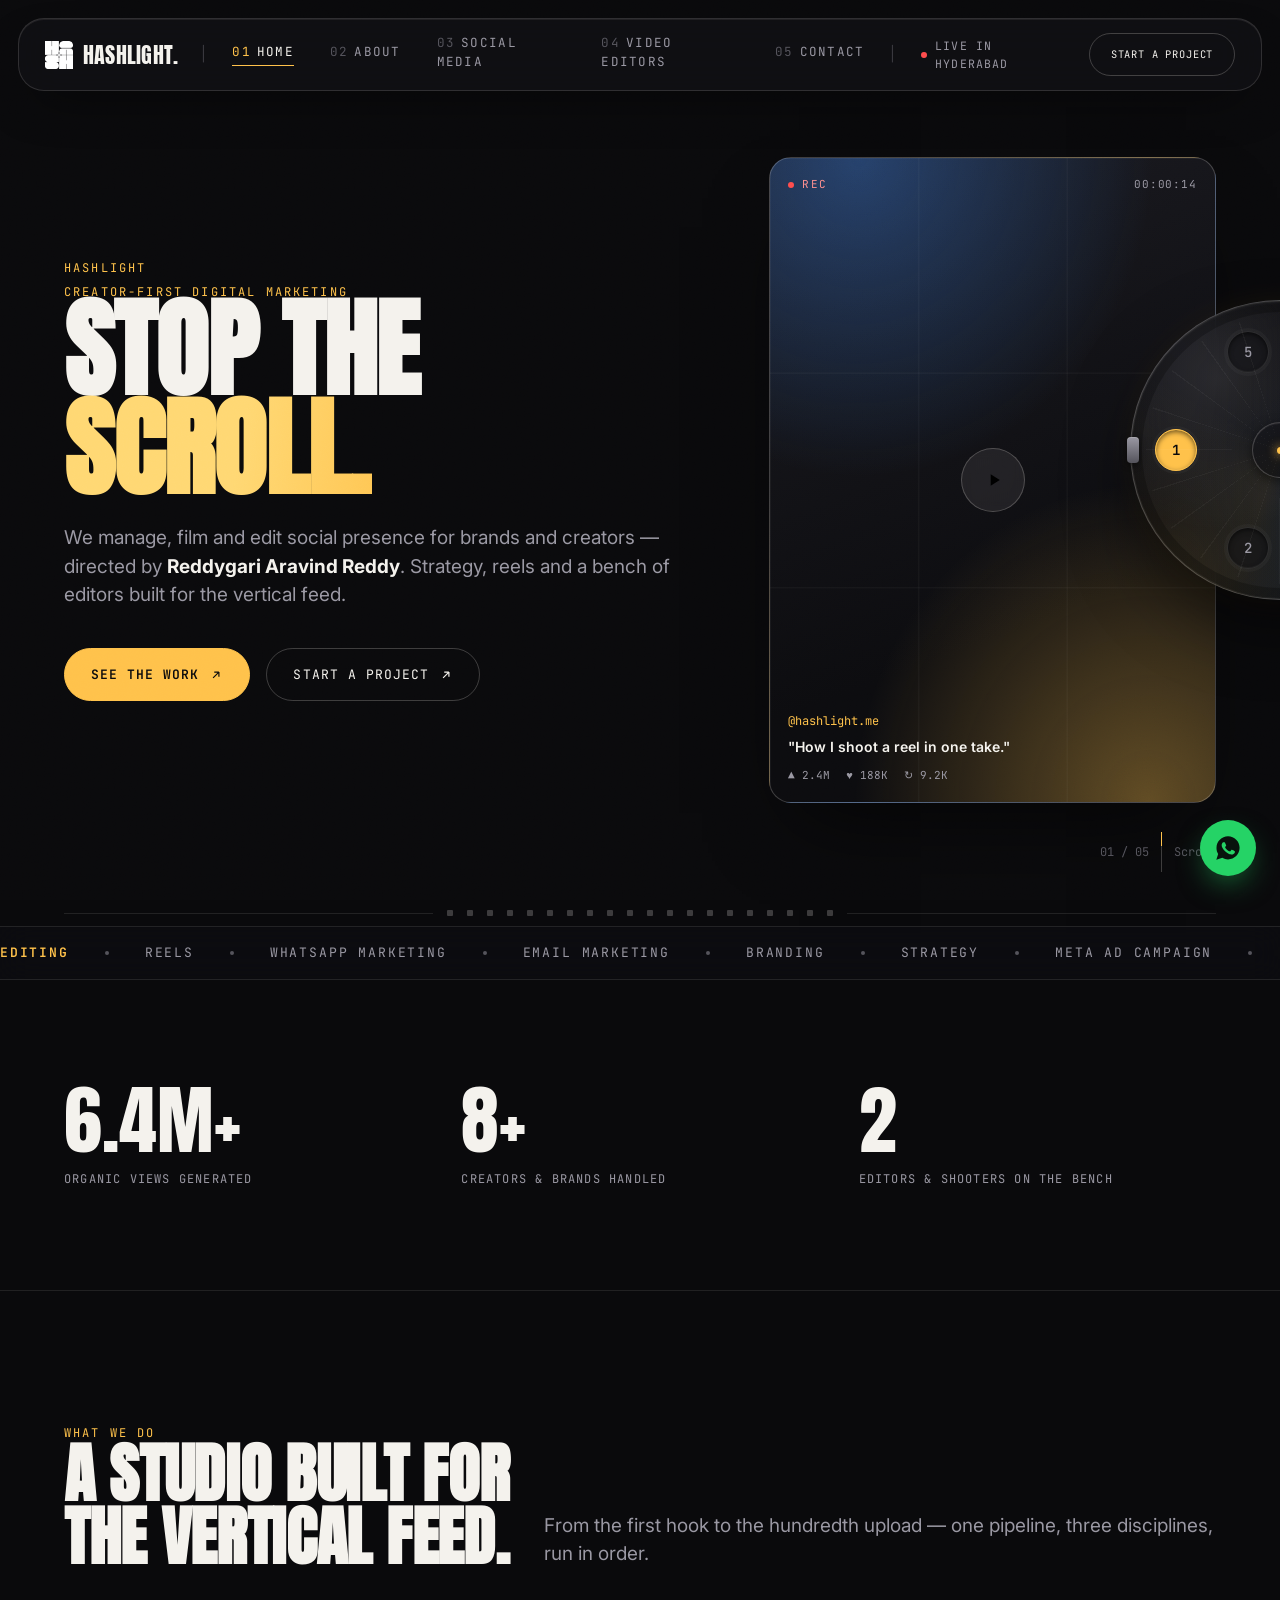
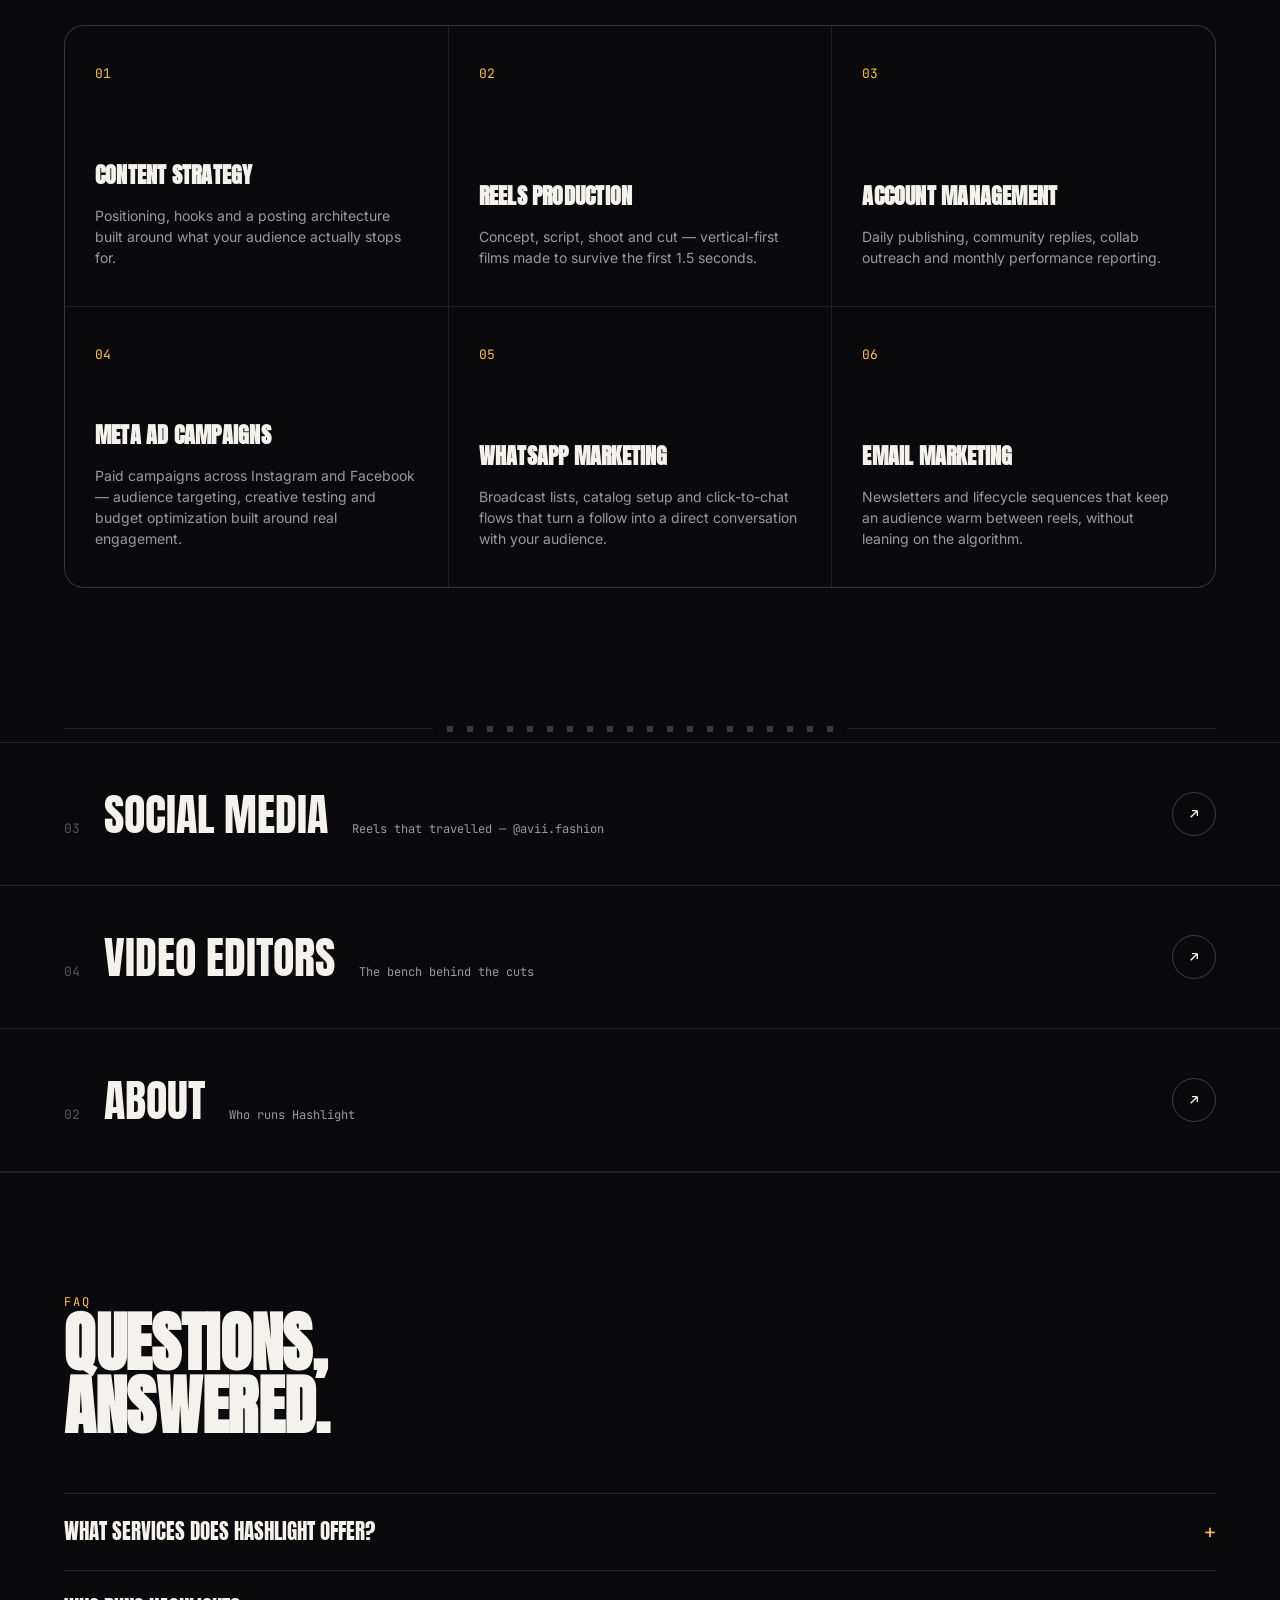
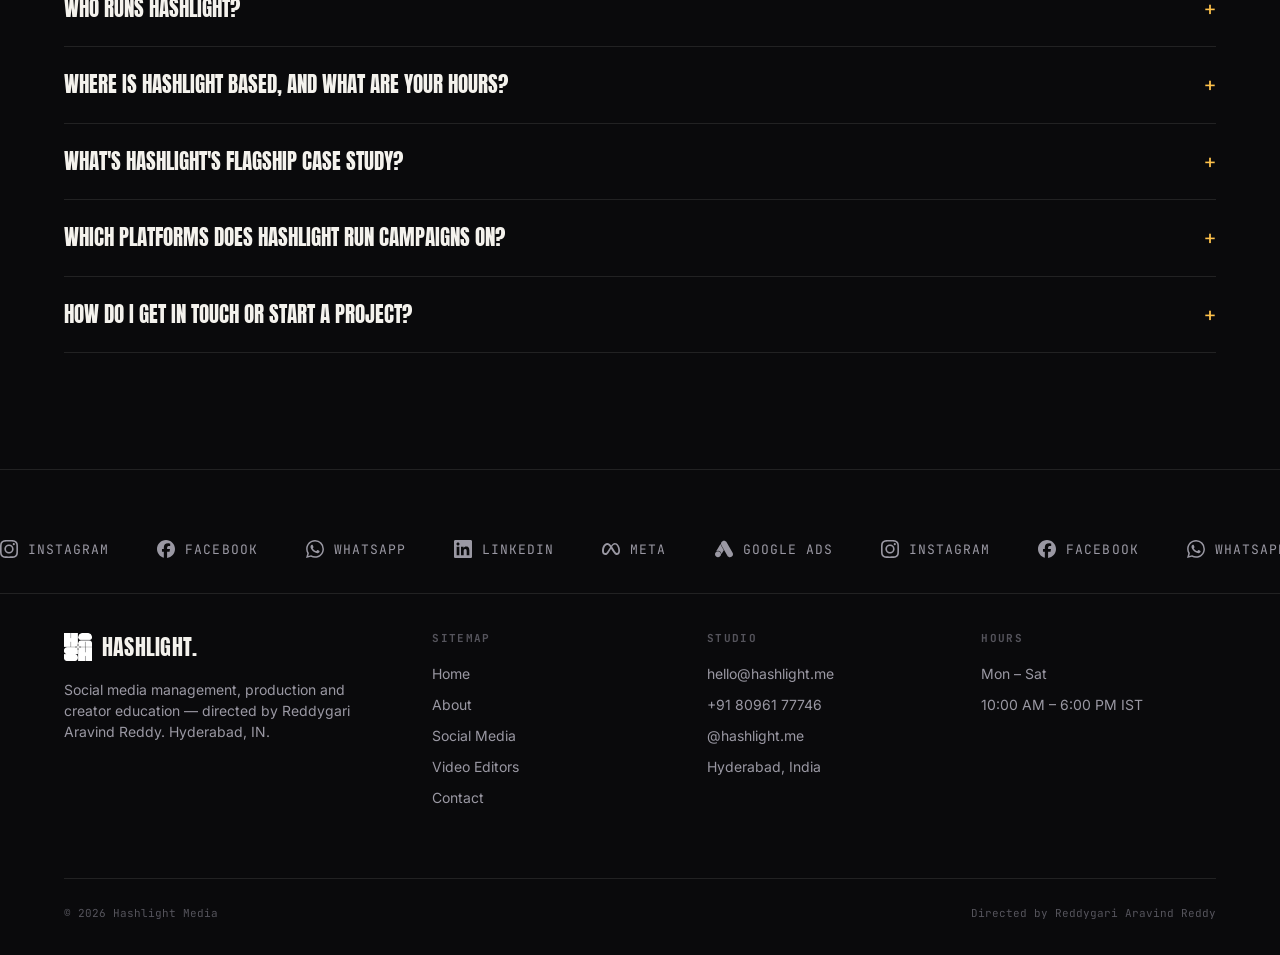
==== commit 4b6e02cf: "Add technical SEO, schema, FAQ section, and CRO improvements - Meta tags: new title/description, can" ====
--- a/hashlight/index.html
+++ b/hashlight/index.html
@@ -3,10 +3,80 @@
 <head>
 <meta charset="UTF-8">
 <meta name="viewport" content="width=device-width, initial-scale=1">
-<title>Hashlight — Creator-First Digital Marketing, Hyderabad</title>
-<meta name="description" content="Hashlight is a Hyderabad-based, creator-first digital marketing studio directed by Reddygari Aravind Reddy — reels, strategy, editing and creator classes.">
+<title>Hashlight | Social Media & Reels Agency, Hyderabad</title>
+<meta name="description" content="Hyderabad creator-first social media studio — Reels production, Meta ad campaigns, content strategy and account management. 6.8M+ organic views generated.">
+<link rel="canonical" href="https://hashlight.me/">
+<meta name="robots" content="index, follow">
+<meta name="theme-color" content="#0a0a0c">
+
+<meta property="og:type" content="website">
+<meta property="og:url" content="https://hashlight.me/">
+<meta property="og:title" content="Hashlight | Social Media & Reels Agency, Hyderabad">
+<meta property="og:description" content="Hyderabad creator-first social media studio — Reels production, Meta ad campaigns, content strategy and account management. 6.8M+ organic views generated.">
+<meta property="og:image" content="https://hashlight.me/img/hashlight_logo1.png">
+<meta property="og:locale" content="en_IN">
+<meta property="og:site_name" content="Hashlight">
+
+<meta name="twitter:card" content="summary_large_image">
+<meta name="twitter:title" content="Hashlight | Social Media & Reels Agency, Hyderabad">
+<meta name="twitter:description" content="Hyderabad creator-first social media studio — Reels production, Meta ad campaigns, content strategy and account management. 6.8M+ organic views generated.">
+<meta name="twitter:image" content="https://hashlight.me/img/hashlight_logo1.png">
+
 <link rel="icon" href="img/hashlight_logo1.png" type="image/png">
+<link rel="preconnect" href="https://fonts.googleapis.com">
+<link rel="preconnect" href="https://fonts.gstatic.com" crossorigin>
 <link rel="stylesheet" href="css/style.css">
+
+<script type="application/ld+json">
+{
+  "@context": "https://schema.org",
+  "@type": "ProfessionalService",
+  "@id": "https://hashlight.me/#business",
+  "name": "Hashlight",
+  "url": "https://hashlight.me/",
+  "image": "https://hashlight.me/img/hashlight_logo1.png",
+  "logo": "https://hashlight.me/img/hashlight_logo1.png",
+  "description": "Creator-first social media management, reels production and creator education studio based in Hyderabad, India.",
+  "email": "hello@hashlight.me",
+  "telephone": "+91-80961-77746",
+  "priceRange": "$$",
+  "areaServed": "Hyderabad, India",
+  "address": {
+    "@type": "PostalAddress",
+    "addressLocality": "Hyderabad",
+    "addressRegion": "Telangana",
+    "addressCountry": "IN"
+  },
+  "openingHoursSpecification": {
+    "@type": "OpeningHoursSpecification",
+    "dayOfWeek": ["Monday","Tuesday","Wednesday","Thursday","Friday","Saturday"],
+    "opens": "10:00",
+    "closes": "18:00"
+  },
+  "sameAs": [
+    "https://www.instagram.com/hashlight.me/",
+    "https://www.instagram.com/avii.fashion/"
+  ],
+  "founder": {
+    "@type": "Person",
+    "name": "Reddygari Aravind Reddy",
+    "jobTitle": "Founder & Director",
+    "sameAs": "https://www.instagram.com/avii.fashion/"
+  },
+  "hasOfferCatalog": {
+    "@type": "OfferCatalog",
+    "name": "Hashlight Services",
+    "itemListElement": [
+      { "@type": "Offer", "itemOffered": { "@type": "Service", "name": "Content Strategy" } },
+      { "@type": "Offer", "itemOffered": { "@type": "Service", "name": "Reels Production" } },
+      { "@type": "Offer", "itemOffered": { "@type": "Service", "name": "Account Management" } },
+      { "@type": "Offer", "itemOffered": { "@type": "Service", "name": "Meta Ad Campaigns" } },
+      { "@type": "Offer", "itemOffered": { "@type": "Service", "name": "WhatsApp Marketing" } },
+      { "@type": "Offer", "itemOffered": { "@type": "Service", "name": "Email Marketing" } }
+    ]
+  }
+}
+</script>
 </head>
 <body>
 
@@ -140,6 +210,27 @@
         <p class="service-desc">Daily publishing, community replies, collab outreach and monthly performance reporting.</p>
       </div>
     </div>
+    <div class="service-card reveal">
+      <span class="service-index">04</span>
+      <div>
+        <h3 class="service-title">Meta Ad Campaigns</h3>
+        <p class="service-desc">Paid campaigns across Instagram and Facebook — audience targeting, creative testing and budget optimization built around real engagement.</p>
+      </div>
+    </div>
+    <div class="service-card reveal reveal-d1">
+      <span class="service-index">05</span>
+      <div>
+        <h3 class="service-title">WhatsApp Marketing</h3>
+        <p class="service-desc">Broadcast lists, catalog setup and click-to-chat flows that turn a follow into a direct conversation with your audience.</p>
+      </div>
+    </div>
+    <div class="service-card reveal reveal-d2">
+      <span class="service-index">06</span>
+      <div>
+        <h3 class="service-title">Email Marketing</h3>
+        <p class="service-desc">Newsletters and lifecycle sequences that keep an audience warm between reels, without leaning on the algorithm.</p>
+      </div>
+    </div>
   </div>
 </section>
 
@@ -175,6 +266,57 @@
   </a>
 </section>
 
+<!-- ================= FAQ ================= -->
+<section class="faq wrap">
+  <div class="section-head">
+    <div>
+      <p class="eyebrow reveal">FAQ</p>
+      <h2 class="h2 reveal reveal-d1">Questions,<br>answered.</h2>
+    </div>
+  </div>
+  <div class="faq-list">
+    <details class="faq-item reveal">
+      <summary>What services does Hashlight offer?</summary>
+      <p>Content strategy, reels production, account management, Meta ad campaigns, WhatsApp marketing and email marketing for brands and creators.</p>
+    </details>
+    <details class="faq-item reveal">
+      <summary>Who runs Hashlight?</summary>
+      <p>Hashlight is founded and directed by Reddygari Aravind Reddy, who built the @avii.fashion account before starting the studio.</p>
+    </details>
+    <details class="faq-item reveal">
+      <summary>Where is Hashlight based, and what are your hours?</summary>
+      <p>Hyderabad, India — working Monday to Saturday, 10:00 AM to 6:00 PM IST.</p>
+    </details>
+    <details class="faq-item reveal">
+      <summary>What's Hashlight's flagship case study?</summary>
+      <p>@avii.fashion, the founder's own account, has generated 5.4M+ views and 161K+ likes and is run entirely by Hashlight.</p>
+    </details>
+    <details class="faq-item reveal">
+      <summary>Which platforms does Hashlight run campaigns on?</summary>
+      <p>Instagram, Facebook, WhatsApp, LinkedIn, Meta and Google Ads.</p>
+    </details>
+    <details class="faq-item reveal">
+      <summary>How do I get in touch or start a project?</summary>
+      <p>Message us on WhatsApp or email hello@hashlight.me — most messages get a reply within the hour.</p>
+    </details>
+  </div>
+</section>
+
+<script type="application/ld+json">
+{
+  "@context": "https://schema.org",
+  "@type": "FAQPage",
+  "mainEntity": [
+    { "@type": "Question", "name": "What services does Hashlight offer?", "acceptedAnswer": { "@type": "Answer", "text": "Content strategy, reels production, account management, Meta ad campaigns, WhatsApp marketing and email marketing for brands and creators." } },
+    { "@type": "Question", "name": "Who runs Hashlight?", "acceptedAnswer": { "@type": "Answer", "text": "Hashlight is founded and directed by Reddygari Aravind Reddy, who built the @avii.fashion account before starting the studio." } },
+    { "@type": "Question", "name": "Where is Hashlight based, and what are your hours?", "acceptedAnswer": { "@type": "Answer", "text": "Hyderabad, India — working Monday to Saturday, 10:00 AM to 6:00 PM IST." } },
+    { "@type": "Question", "name": "What's Hashlight's flagship case study?", "acceptedAnswer": { "@type": "Answer", "text": "@avii.fashion, the founder's own account, has generated 5.4M+ views and 161K+ likes and is run entirely by Hashlight." } },
+    { "@type": "Question", "name": "Which platforms does Hashlight run campaigns on?", "acceptedAnswer": { "@type": "Answer", "text": "Instagram, Facebook, WhatsApp, LinkedIn, Meta and Google Ads." } },
+    { "@type": "Question", "name": "How do I get in touch or start a project?", "acceptedAnswer": { "@type": "Answer", "text": "Message us on WhatsApp or email hello@hashlight.me — most messages get a reply within the hour." } }
+  ]
+}
+</script>
+
 <!-- ================= 2. ABOUT ================= -->
 <section id="about" class="page-hero wrap" data-dial="About">
   <p class="eyebrow reveal in">02 About</p>
@@ -186,7 +328,7 @@
   <div class="about-grid">
     <div class="director-card reveal">
       <div class="director-photo">
-        <img src="img/director.jpg" alt="Reddygari Aravind Reddy" class="director-photo-img">
+        <img src="img/director.jpg" alt="Reddygari Aravind Reddy" class="director-photo-img" loading="lazy" decoding="async">
         <span class="frame-corner tl"></span>
         <span class="frame-corner br"></span>
       </div>
@@ -449,6 +591,9 @@
 
 <!-- ================= FOOTER ================= -->
 <footer class="site-footer wrap">
+  <a href="https://wa.me/918096177746?text=Hi%20Hashlight%2C%20I%27d%20like%20to%20start%20a%20project." target="_blank" rel="noopener" class="whatsapp-float" aria-label="Message Hashlight on WhatsApp">
+    <svg viewBox="0 0 24 24" fill="currentColor"><path d="M12.04 2C6.58 2 2.13 6.45 2.13 11.91c0 1.87.5 3.62 1.44 5.13L2 22l5.13-1.55a9.86 9.86 0 0 0 4.91 1.31h.01c5.46 0 9.9-4.45 9.9-9.91C21.95 6.45 17.5 2 12.04 2Zm5.8 14.14c-.24.68-1.4 1.3-1.93 1.38-.5.08-1.1.11-1.78-.11-.41-.13-.93-.3-1.6-.58-2.82-1.22-4.66-4.05-4.8-4.24-.14-.19-1.15-1.53-1.15-2.92 0-1.39.73-2.07.98-2.35.26-.28.56-.35.75-.35.19 0 .38 0 .54.01.17.01.41-.06.64.49.24.57.81 1.97.88 2.11.07.14.12.3.02.49-.09.19-.14.3-.28.46-.14.16-.29.36-.42.48-.14.13-.28.28-.12.55.16.28.72 1.19 1.55 1.93 1.06.95 1.96 1.24 2.24 1.38.28.14.44.12.6-.07.16-.19.68-.79.87-1.06.19-.28.37-.23.62-.14.26.09 1.63.77 1.91.91.28.14.47.21.54.33.07.12.07.68-.17 1.36Z"/></svg>
+  </a>
   <div class="footer-platforms">
     <div class="footer-platforms-track">
       <span>
--- a/hashlight/css/style.css
+++ b/hashlight/css/style.css
@@ -163,7 +163,7 @@
 .nav-links a.active::before{ color:var(--gold); }
 
 .nav-cta{ display:flex; align-items:center; gap:22px; }
-.nav-cta .rec-tag{ font-size:11.55px; }
+.nav-cta .rec-tag{ font-size:11.55px; text-transform:uppercase; letter-spacing:.1em; }
 /* "Start a project" in the top bar — 20% smaller on desktop only
    (mobile has its own separate 25%-smaller rule further down) */
 @media (min-width:921px){
@@ -335,6 +335,26 @@
 .pillar:hover .pillar-arrow svg{ color:#0a0a0c; }
 
 /* ==========================================================================
+   FAQ
+   ========================================================================== */
+.faq{ padding-block:clamp(70px,9vw,120px); border-top:1px solid var(--line); }
+.faq-list{ margin-top:40px; border-top:1px solid var(--line); }
+.faq-item{ border-bottom:1px solid var(--line); padding-block:22px; }
+.faq-item summary{
+  font-family:var(--display); font-size:clamp(17px,2vw,21px); text-transform:uppercase;
+  cursor:pointer; list-style:none; display:flex; justify-content:space-between; align-items:center; gap:20px;
+  color:var(--ink); transition:color .3s var(--ease);
+}
+.faq-item summary::-webkit-details-marker{ display:none; }
+.faq-item summary::after{
+  content:'+'; font-family:var(--mono); font-size:20px; color:var(--gold); flex-shrink:0;
+  transition:transform .3s var(--ease);
+}
+.faq-item:hover summary{ color:var(--gold); }
+.faq-item[open] summary::after{ transform:rotate(45deg); }
+.faq-item p{ color:var(--ink-dim); font-size:15px; line-height:1.6; margin-top:14px; max-width:70ch; }
+
+/* ==========================================================================
    CTA band
    ========================================================================== */
 .cta-band{ padding-block:clamp(90px,12vw,160px); text-align:center; border-top:1px solid var(--line); }
@@ -347,12 +367,26 @@
    ========================================================================== */
 .site-footer{ border-top:1px solid var(--line); padding-block:70px 34px; }
 
+/* floating WhatsApp button — lives in the footer's markup (so it survives
+   the page-panel split, since footer is never hidden) but is fixed to the
+   viewport so it's visible on every page, not just when scrolled to the bottom */
+.whatsapp-float{
+  position:fixed; right:24px; bottom:24px; z-index:60;
+  width:56px; height:56px; border-radius:50%; background:#25D366; color:#08130d;
+  display:flex; align-items:center; justify-content:center;
+  box-shadow:0 12px 30px -8px rgba(37,211,102,.55);
+  transition:transform .3s var(--ease), box-shadow .3s var(--ease);
+}
+.whatsapp-float:hover{ transform:translateY(-3px) scale(1.05); box-shadow:0 16px 36px -6px rgba(37,211,102,.65); }
+.whatsapp-float svg{ width:28px; height:28px; }
+@media (max-width:640px){ .whatsapp-float{ right:16px; bottom:16px; width:50px; height:50px; } .whatsapp-float svg{ width:24px; height:24px; } }
+
 /* rolling platforms banner — reuses the hero ticker's marquee animation */
 .footer-platforms{
   overflow:hidden; padding-bottom:34px; margin-bottom:36px; border-bottom:1px solid var(--line);
   width:100vw; margin-left:calc(50% - 50vw); margin-right:calc(50% - 50vw);
 }
-.footer-platforms-track{ display:flex; width:max-content; animation:tick 26s linear infinite; }
+.footer-platforms-track{ display:flex; width:max-content; animation:tick 65.7s linear infinite; }
 .footer-platforms-track > span{ display:flex; align-items:center; gap:48px; padding-right:48px; white-space:nowrap; }
 .footer-platform-item{
   display:inline-flex; align-items:center; gap:10px;
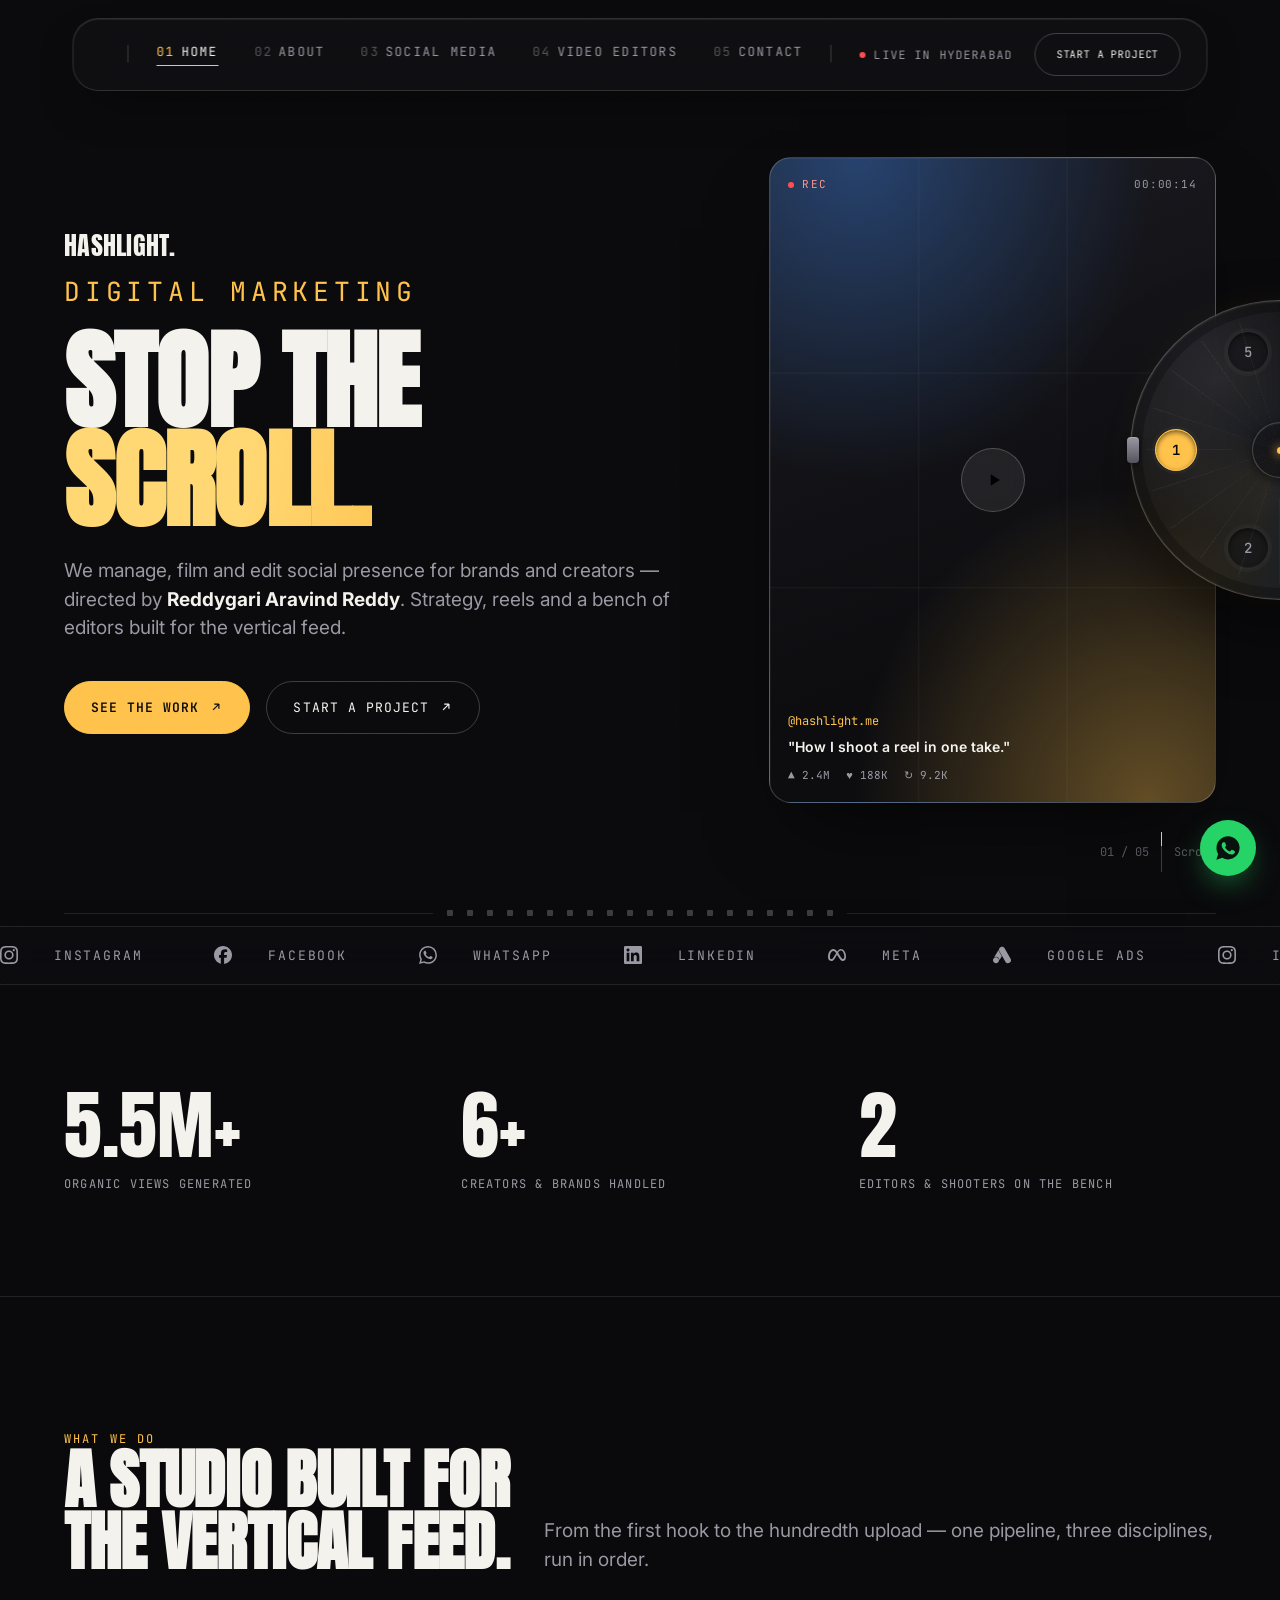
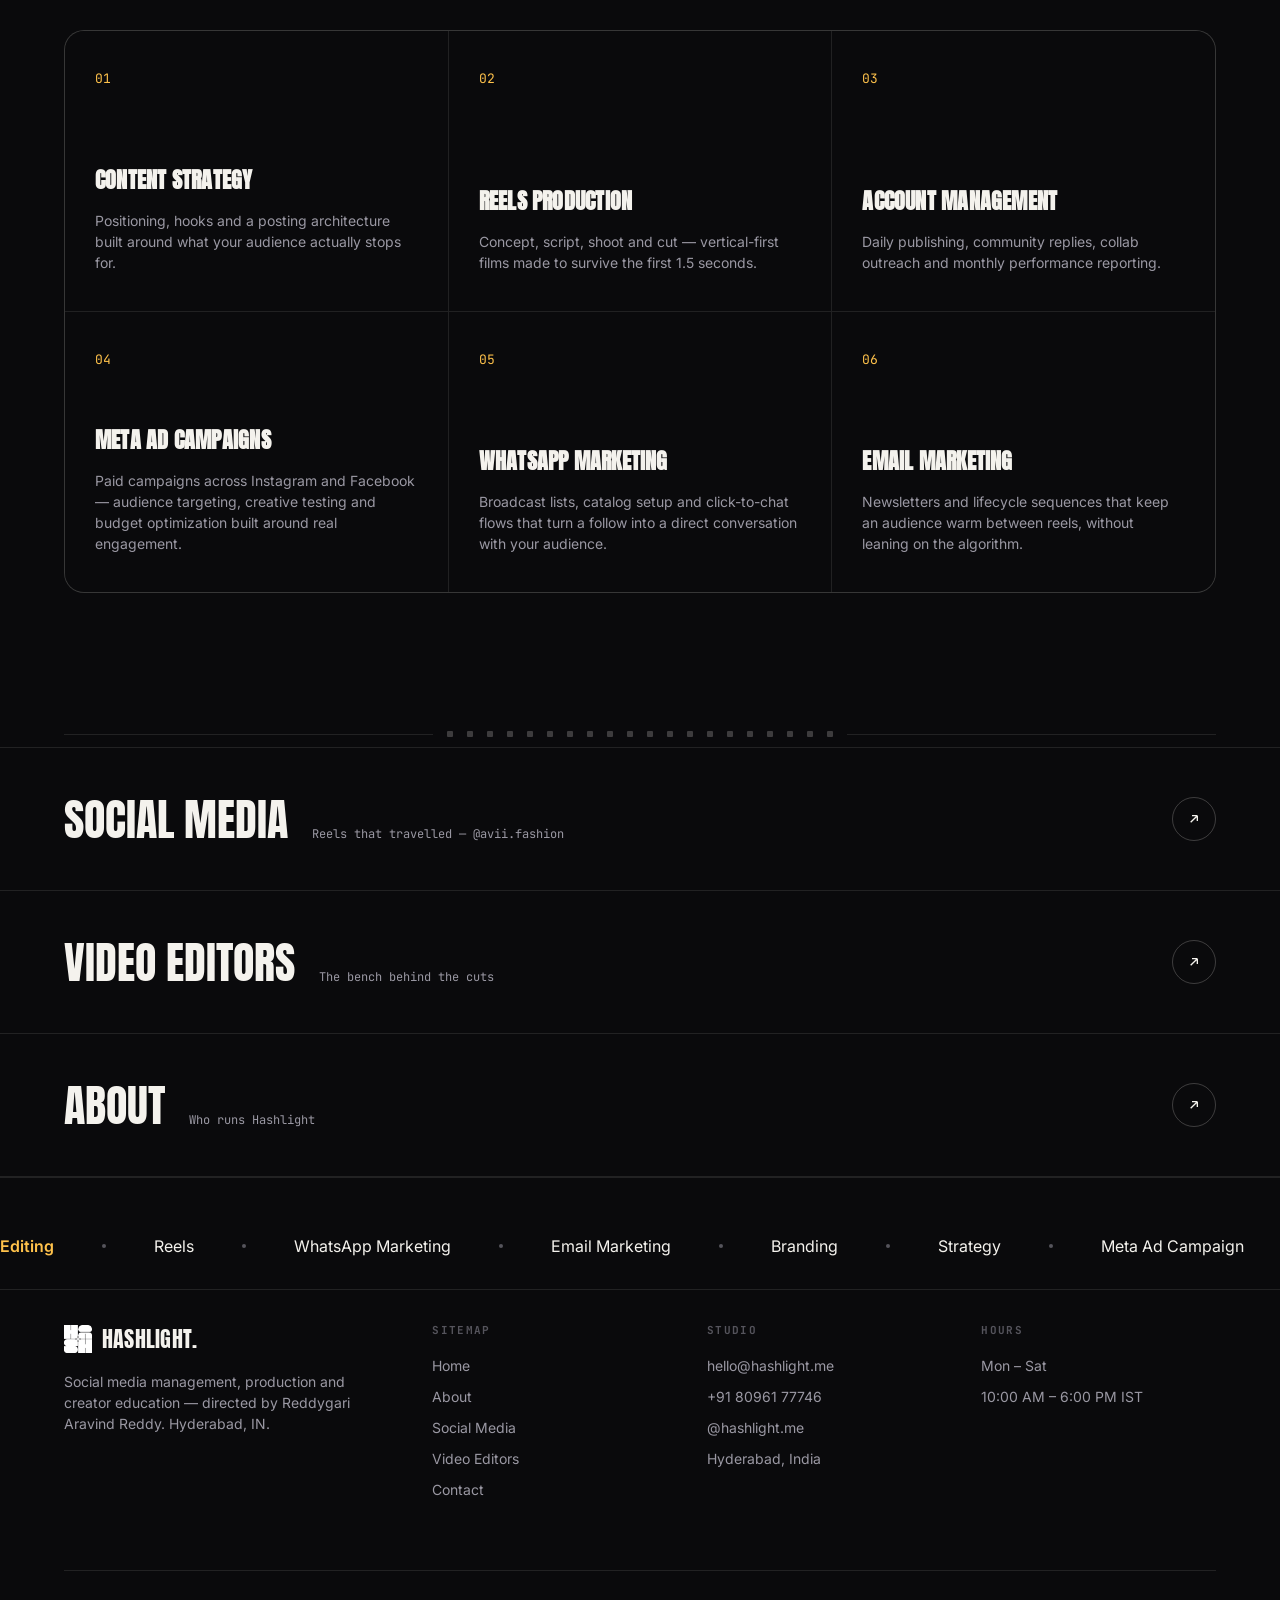
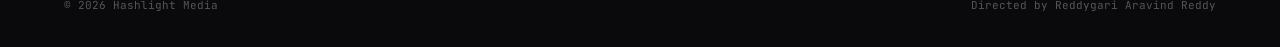
==== commit e17c029d: "Restore wordmark period, swap ribbon content, tighten nav and spacing - FAQ section and its schema r" ====
--- a/hashlight/index.html
+++ b/hashlight/index.html
@@ -85,7 +85,7 @@
 
 <!-- ================= NAV ================= -->
 <header class="site-nav">
-  <a href="#home" class="logo"><img src="img/hashlight_logo1.png" alt="" class="logo-mark">Hashlight.</a>
+  <a href="#home" class="logo"><img src="img/hashlight_logo1.png" alt="Hashlight" class="logo-mark"></a>
   <span class="nav-sep" aria-hidden="true">|</span>
   <nav class="nav-links">
     <a href="#home" data-index="01">Home</a>
@@ -107,8 +107,8 @@
   <div class="hero-grid">
     <div>
       <p class="hero-eyebrow reveal in">
-        <span>Hashlight</span>
-        <span>Creator-First Digital Marketing</span>
+        <span>Hashlight.</span>
+        <span>Digital Marketing</span>
       </p>
       <h1 class="h1 hero-title reveal in reveal-d1">Stop the<br><span class="flash">scroll.</span></h1>
       <p class="lede hero-sub reveal in reveal-d2">We manage, film and edit social presence for brands and creators — directed by <b style="color:var(--ink)">Reddygari Aravind Reddy</b>. Strategy, reels and a bench of editors built for the vertical feed.</p>
@@ -155,8 +155,8 @@
 <!-- ================= TICKER ================= -->
 <div class="ticker-wrap">
   <div class="ticker">
-    <span><b>Editing</b><i></i>Reels<i></i>WhatsApp Marketing<i></i>Email Marketing<i></i>Branding<i></i>Strategy<i></i>Meta Ad Campaign<i></i><b>Editing</b><i></i>Reels<i></i>WhatsApp Marketing<i></i>Email Marketing<i></i>Branding<i></i>Strategy<i></i>Meta Ad Campaign<i></i></span>
-    <span><b>Editing</b><i></i>Reels<i></i>WhatsApp Marketing<i></i>Email Marketing<i></i>Branding<i></i>Strategy<i></i>Meta Ad Campaign<i></i><b>Editing</b><i></i>Reels<i></i>WhatsApp Marketing<i></i>Email Marketing<i></i>Branding<i></i>Strategy<i></i>Meta Ad Campaign<i></i></span>
+    <span><span class="footer-platform-item"><svg viewBox="0 0 24 24" fill="currentColor"><path d="M7.0301.084c-1.2768.0602-2.1487.264-2.911.5634-.7888.3075-1.4575.72-2.1228 1.3877-.6652.6677-1.075 1.3368-1.3802 2.127-.2954.7638-.4956 1.6365-.552 2.914-.0564 1.2775-.0689 1.6882-.0626 4.947.0062 3.2586.0206 3.6671.0825 4.9473.061 1.2765.264 2.1482.5635 2.9107.308.7889.72 1.4573 1.388 2.1228.6679.6655 1.3365 1.0743 2.1285 1.38.7632.295 1.6361.4961 2.9134.552 1.2773.056 1.6884.069 4.9462.0627 3.2578-.0062 3.668-.0207 4.9478-.0814 1.28-.0607 2.147-.2652 2.9098-.5633.7889-.3086 1.4578-.72 2.1228-1.3881.665-.6682 1.0745-1.3378 1.3795-2.1284.2957-.7632.4966-1.636.552-2.9124.056-1.2809.0692-1.6898.063-4.948-.0063-3.2583-.021-3.6668-.0817-4.9465-.0607-1.2797-.264-2.1487-.5633-2.9117-.3084-.7889-.72-1.4568-1.3876-2.1228C21.2982 1.33 20.628.9208 19.8378.6165 19.074.321 18.2017.1197 16.9244.0645 15.6471.0093 15.236-.005 11.977.0014 8.718.0076 8.31.0215 7.0301.0839m.1402 21.6932c-1.17-.0509-1.8053-.2453-2.2287-.408-.5606-.216-.96-.4771-1.3819-.895-.422-.4178-.6811-.8186-.9-1.378-.1644-.4234-.3624-1.058-.4171-2.228-.0595-1.2645-.072-1.6442-.079-4.848-.007-3.2037.0053-3.583.0607-4.848.05-1.169.2456-1.805.408-2.2282.216-.5613.4762-.96.895-1.3816.4188-.4217.8184-.6814 1.3783-.9003.423-.1651 1.0575-.3614 2.227-.4171 1.2655-.06 1.6447-.072 4.848-.079 3.2033-.007 3.5835.005 4.8495.0608 1.169.0508 1.8053.2445 2.228.408.5608.216.96.4754 1.3816.895.4217.4194.6816.8176.9005 1.3787.1653.4217.3617 1.056.4169 2.2263.0602 1.2655.0739 1.645.0796 4.848.0058 3.203-.0055 3.5834-.061 4.848-.051 1.17-.245 1.8055-.408 2.2294-.216.5604-.4763.96-.8954 1.3814-.419.4215-.8181.6811-1.3783.9-.4224.1649-1.0577.3617-2.2262.4174-1.2656.0595-1.6448.072-4.8493.079-3.2045.007-3.5825-.006-4.848-.0608M16.953 5.5864A1.44 1.44 0 1 0 18.39 4.144a1.44 1.44 0 0 0-1.437 1.4424M5.8385 12.012c.0067 3.4032 2.7706 6.1557 6.173 6.1493 3.4026-.0065 6.157-2.7701 6.1506-6.1733-.0065-3.4032-2.771-6.1565-6.174-6.1498-3.403.0067-6.156 2.771-6.1496 6.1738M8 12.0077a4 4 0 1 1 4.008 3.9921A3.9996 3.9996 0 0 1 8 12.0077"/></svg>Instagram</span><span class="footer-platform-item"><svg viewBox="0 0 24 24" fill="currentColor"><path d="M9.101 23.691v-7.98H6.627v-3.667h2.474v-1.58c0-4.085 1.848-5.978 5.858-5.978.401 0 .955.042 1.468.103a8.68 8.68 0 0 1 1.141.195v3.325a8.623 8.623 0 0 0-.653-.036 26.805 26.805 0 0 0-.733-.009c-.707 0-1.259.096-1.675.309a1.686 1.686 0 0 0-.679.622c-.258.42-.374.995-.374 1.752v1.297h3.919l-.386 2.103-.287 1.564h-3.246v8.245C19.396 23.238 24 18.179 24 12.044c0-6.627-5.373-12-12-12s-12 5.373-12 12c0 5.628 3.874 10.35 9.101 11.647Z"/></svg>Facebook</span><span class="footer-platform-item"><svg viewBox="0 0 24 24" fill="currentColor"><path d="M17.472 14.382c-.297-.149-1.758-.867-2.03-.967-.273-.099-.471-.148-.67.15-.197.297-.767.966-.94 1.164-.173.199-.347.223-.644.075-.297-.15-1.255-.463-2.39-1.475-.883-.788-1.48-1.761-1.653-2.059-.173-.297-.018-.458.13-.606.134-.133.298-.347.446-.52.149-.174.198-.298.298-.497.099-.198.05-.371-.025-.52-.075-.149-.669-1.612-.916-2.207-.242-.579-.487-.5-.669-.51-.173-.008-.371-.01-.57-.01-.198 0-.52.074-.792.372-.272.297-1.04 1.016-1.04 2.479 0 1.462 1.065 2.875 1.213 3.074.149.198 2.096 3.2 5.077 4.487.709.306 1.262.489 1.694.625.712.227 1.36.195 1.871.118.571-.085 1.758-.719 2.006-1.413.248-.694.248-1.289.173-1.413-.074-.124-.272-.198-.57-.347m-5.421 7.403h-.004a9.87 9.87 0 01-5.031-1.378l-.361-.214-3.741.982.998-3.648-.235-.374a9.86 9.86 0 01-1.51-5.26c.001-5.45 4.436-9.884 9.888-9.884 2.64 0 5.122 1.03 6.988 2.898a9.825 9.825 0 012.893 6.994c-.003 5.45-4.437 9.884-9.885 9.884m8.413-18.297A11.815 11.815 0 0012.05 0C5.495 0 .16 5.335.157 11.892c0 2.096.547 4.142 1.588 5.945L.057 24l6.305-1.654a11.882 11.882 0 005.683 1.448h.005c6.554 0 11.89-5.335 11.893-11.893a11.821 11.821 0 00-3.48-8.413Z"/></svg>WhatsApp</span><span class="footer-platform-item"><svg viewBox="0 0 24 24" fill="currentColor"><path d="M20.447 20.452h-3.554v-5.569c0-1.328-.027-3.037-1.852-3.037-1.853 0-2.136 1.445-2.136 2.939v5.667H9.351V9h3.414v1.561h.046c.477-.9 1.637-1.85 3.37-1.85 3.601 0 4.267 2.37 4.267 5.455v6.286zM5.337 7.433c-1.144 0-2.063-.926-2.063-2.065 0-1.138.92-2.063 2.063-2.063 1.14 0 2.064.925 2.064 2.063 0 1.139-.925 2.065-2.064 2.065zm1.782 13.019H3.555V9h3.564v11.452zM22.225 0H1.771C.792 0 0 .774 0 1.729v20.542C0 23.227.792 24 1.771 24h20.451C23.2 24 24 23.227 24 22.271V1.729C24 .774 23.2 0 22.222 0h.003z"/></svg>LinkedIn</span><span class="footer-platform-item"><svg viewBox="0 0 24 24" fill="currentColor"><path d="M6.915 4.03c-1.968 0-3.683 1.28-4.871 3.113C.704 9.208 0 11.883 0 14.449c0 .706.07 1.369.21 1.973a6.624 6.624 0 0 0 .265.86 5.297 5.297 0 0 0 .371.761c.696 1.159 1.818 1.927 3.593 1.927 1.497 0 2.633-.671 3.965-2.444.76-1.012 1.144-1.626 2.663-4.32l.756-1.339.186-.325c.061.1.121.196.183.3l2.152 3.595c.724 1.21 1.665 2.556 2.47 3.314 1.046.987 1.992 1.22 3.06 1.22 1.075 0 1.876-.355 2.455-.843a3.743 3.743 0 0 0 .81-.973c.542-.939.861-2.127.861-3.745 0-2.72-.681-5.357-2.084-7.45-1.282-1.912-2.957-2.93-4.716-2.93-1.047 0-2.088.467-3.053 1.308-.652.57-1.257 1.29-1.82 2.05-.69-.875-1.335-1.547-1.958-2.056-1.182-.966-2.315-1.303-3.454-1.303zm10.16 2.053c1.147 0 2.188.758 2.992 1.999 1.132 1.748 1.647 4.195 1.647 6.4 0 1.548-.368 2.9-1.839 2.9-.58 0-1.027-.23-1.664-1.004-.496-.601-1.343-1.878-2.832-4.358l-.617-1.028a44.908 44.908 0 0 0-1.255-1.98c.07-.109.141-.224.211-.327 1.12-1.667 2.118-2.602 3.358-2.602zm-10.201.553c1.265 0 2.058.791 2.675 1.446.307.327.737.871 1.234 1.579l-1.02 1.566c-.757 1.163-1.882 3.017-2.837 4.338-1.191 1.649-1.81 1.817-2.486 1.817-.524 0-1.038-.237-1.383-.794-.263-.426-.464-1.13-.464-2.046 0-2.221.63-4.535 1.66-6.088.454-.687.964-1.226 1.533-1.533a2.264 2.264 0 0 1 1.088-.285z"/></svg>Meta</span><span class="footer-platform-item"><svg viewBox="0 0 24 24" fill="currentColor"><path d="M3.9998 22.9291C1.7908 22.9291 0 21.1383 0 18.9293s1.7908-3.9998 3.9998-3.9998 3.9998 1.7908 3.9998 3.9998-1.7908 3.9998-3.9998 3.9998zm19.4643-6.0004L15.4632 3.072C14.3586 1.1587 11.9121.5028 9.9988 1.6074S7.4295 5.1585 8.5341 7.0718l8.0009 13.8567c1.1046 1.9133 3.5511 2.5679 5.4644 1.4646 1.9134-1.1046 2.568-3.5511 1.4647-5.4644zM7.5137 4.8438L1.5645 15.1484A4.5 4.5 0 0 1 4 14.4297c2.5597-.0075 4.6248 2.1585 4.4941 4.7148l3.2168-5.5723-3.6094-6.25c-.4499-.7793-.6322-1.6394-.5878-2.4784z"/></svg>Google Ads</span><span class="footer-platform-item"><svg viewBox="0 0 24 24" fill="currentColor"><path d="M7.0301.084c-1.2768.0602-2.1487.264-2.911.5634-.7888.3075-1.4575.72-2.1228 1.3877-.6652.6677-1.075 1.3368-1.3802 2.127-.2954.7638-.4956 1.6365-.552 2.914-.0564 1.2775-.0689 1.6882-.0626 4.947.0062 3.2586.0206 3.6671.0825 4.9473.061 1.2765.264 2.1482.5635 2.9107.308.7889.72 1.4573 1.388 2.1228.6679.6655 1.3365 1.0743 2.1285 1.38.7632.295 1.6361.4961 2.9134.552 1.2773.056 1.6884.069 4.9462.0627 3.2578-.0062 3.668-.0207 4.9478-.0814 1.28-.0607 2.147-.2652 2.9098-.5633.7889-.3086 1.4578-.72 2.1228-1.3881.665-.6682 1.0745-1.3378 1.3795-2.1284.2957-.7632.4966-1.636.552-2.9124.056-1.2809.0692-1.6898.063-4.948-.0063-3.2583-.021-3.6668-.0817-4.9465-.0607-1.2797-.264-2.1487-.5633-2.9117-.3084-.7889-.72-1.4568-1.3876-2.1228C21.2982 1.33 20.628.9208 19.8378.6165 19.074.321 18.2017.1197 16.9244.0645 15.6471.0093 15.236-.005 11.977.0014 8.718.0076 8.31.0215 7.0301.0839m.1402 21.6932c-1.17-.0509-1.8053-.2453-2.2287-.408-.5606-.216-.96-.4771-1.3819-.895-.422-.4178-.6811-.8186-.9-1.378-.1644-.4234-.3624-1.058-.4171-2.228-.0595-1.2645-.072-1.6442-.079-4.848-.007-3.2037.0053-3.583.0607-4.848.05-1.169.2456-1.805.408-2.2282.216-.5613.4762-.96.895-1.3816.4188-.4217.8184-.6814 1.3783-.9003.423-.1651 1.0575-.3614 2.227-.4171 1.2655-.06 1.6447-.072 4.848-.079 3.2033-.007 3.5835.005 4.8495.0608 1.169.0508 1.8053.2445 2.228.408.5608.216.96.4754 1.3816.895.4217.4194.6816.8176.9005 1.3787.1653.4217.3617 1.056.4169 2.2263.0602 1.2655.0739 1.645.0796 4.848.0058 3.203-.0055 3.5834-.061 4.848-.051 1.17-.245 1.8055-.408 2.2294-.216.5604-.4763.96-.8954 1.3814-.419.4215-.8181.6811-1.3783.9-.4224.1649-1.0577.3617-2.2262.4174-1.2656.0595-1.6448.072-4.8493.079-3.2045.007-3.5825-.006-4.848-.0608M16.953 5.5864A1.44 1.44 0 1 0 18.39 4.144a1.44 1.44 0 0 0-1.437 1.4424M5.8385 12.012c.0067 3.4032 2.7706 6.1557 6.173 6.1493 3.4026-.0065 6.157-2.7701 6.1506-6.1733-.0065-3.4032-2.771-6.1565-6.174-6.1498-3.403.0067-6.156 2.771-6.1496 6.1738M8 12.0077a4 4 0 1 1 4.008 3.9921A3.9996 3.9996 0 0 1 8 12.0077"/></svg>Instagram</span><span class="footer-platform-item"><svg viewBox="0 0 24 24" fill="currentColor"><path d="M9.101 23.691v-7.98H6.627v-3.667h2.474v-1.58c0-4.085 1.848-5.978 5.858-5.978.401 0 .955.042 1.468.103a8.68 8.68 0 0 1 1.141.195v3.325a8.623 8.623 0 0 0-.653-.036 26.805 26.805 0 0 0-.733-.009c-.707 0-1.259.096-1.675.309a1.686 1.686 0 0 0-.679.622c-.258.42-.374.995-.374 1.752v1.297h3.919l-.386 2.103-.287 1.564h-3.246v8.245C19.396 23.238 24 18.179 24 12.044c0-6.627-5.373-12-12-12s-12 5.373-12 12c0 5.628 3.874 10.35 9.101 11.647Z"/></svg>Facebook</span><span class="footer-platform-item"><svg viewBox="0 0 24 24" fill="currentColor"><path d="M17.472 14.382c-.297-.149-1.758-.867-2.03-.967-.273-.099-.471-.148-.67.15-.197.297-.767.966-.94 1.164-.173.199-.347.223-.644.075-.297-.15-1.255-.463-2.39-1.475-.883-.788-1.48-1.761-1.653-2.059-.173-.297-.018-.458.13-.606.134-.133.298-.347.446-.52.149-.174.198-.298.298-.497.099-.198.05-.371-.025-.52-.075-.149-.669-1.612-.916-2.207-.242-.579-.487-.5-.669-.51-.173-.008-.371-.01-.57-.01-.198 0-.52.074-.792.372-.272.297-1.04 1.016-1.04 2.479 0 1.462 1.065 2.875 1.213 3.074.149.198 2.096 3.2 5.077 4.487.709.306 1.262.489 1.694.625.712.227 1.36.195 1.871.118.571-.085 1.758-.719 2.006-1.413.248-.694.248-1.289.173-1.413-.074-.124-.272-.198-.57-.347m-5.421 7.403h-.004a9.87 9.87 0 01-5.031-1.378l-.361-.214-3.741.982.998-3.648-.235-.374a9.86 9.86 0 01-1.51-5.26c.001-5.45 4.436-9.884 9.888-9.884 2.64 0 5.122 1.03 6.988 2.898a9.825 9.825 0 012.893 6.994c-.003 5.45-4.437 9.884-9.885 9.884m8.413-18.297A11.815 11.815 0 0012.05 0C5.495 0 .16 5.335.157 11.892c0 2.096.547 4.142 1.588 5.945L.057 24l6.305-1.654a11.882 11.882 0 005.683 1.448h.005c6.554 0 11.89-5.335 11.893-11.893a11.821 11.821 0 00-3.48-8.413Z"/></svg>WhatsApp</span><span class="footer-platform-item"><svg viewBox="0 0 24 24" fill="currentColor"><path d="M20.447 20.452h-3.554v-5.569c0-1.328-.027-3.037-1.852-3.037-1.853 0-2.136 1.445-2.136 2.939v5.667H9.351V9h3.414v1.561h.046c.477-.9 1.637-1.85 3.37-1.85 3.601 0 4.267 2.37 4.267 5.455v6.286zM5.337 7.433c-1.144 0-2.063-.926-2.063-2.065 0-1.138.92-2.063 2.063-2.063 1.14 0 2.064.925 2.064 2.063 0 1.139-.925 2.065-2.064 2.065zm1.782 13.019H3.555V9h3.564v11.452zM22.225 0H1.771C.792 0 0 .774 0 1.729v20.542C0 23.227.792 24 1.771 24h20.451C23.2 24 24 23.227 24 22.271V1.729C24 .774 23.2 0 22.222 0h.003z"/></svg>LinkedIn</span><span class="footer-platform-item"><svg viewBox="0 0 24 24" fill="currentColor"><path d="M6.915 4.03c-1.968 0-3.683 1.28-4.871 3.113C.704 9.208 0 11.883 0 14.449c0 .706.07 1.369.21 1.973a6.624 6.624 0 0 0 .265.86 5.297 5.297 0 0 0 .371.761c.696 1.159 1.818 1.927 3.593 1.927 1.497 0 2.633-.671 3.965-2.444.76-1.012 1.144-1.626 2.663-4.32l.756-1.339.186-.325c.061.1.121.196.183.3l2.152 3.595c.724 1.21 1.665 2.556 2.47 3.314 1.046.987 1.992 1.22 3.06 1.22 1.075 0 1.876-.355 2.455-.843a3.743 3.743 0 0 0 .81-.973c.542-.939.861-2.127.861-3.745 0-2.72-.681-5.357-2.084-7.45-1.282-1.912-2.957-2.93-4.716-2.93-1.047 0-2.088.467-3.053 1.308-.652.57-1.257 1.29-1.82 2.05-.69-.875-1.335-1.547-1.958-2.056-1.182-.966-2.315-1.303-3.454-1.303zm10.16 2.053c1.147 0 2.188.758 2.992 1.999 1.132 1.748 1.647 4.195 1.647 6.4 0 1.548-.368 2.9-1.839 2.9-.58 0-1.027-.23-1.664-1.004-.496-.601-1.343-1.878-2.832-4.358l-.617-1.028a44.908 44.908 0 0 0-1.255-1.98c.07-.109.141-.224.211-.327 1.12-1.667 2.118-2.602 3.358-2.602zm-10.201.553c1.265 0 2.058.791 2.675 1.446.307.327.737.871 1.234 1.579l-1.02 1.566c-.757 1.163-1.882 3.017-2.837 4.338-1.191 1.649-1.81 1.817-2.486 1.817-.524 0-1.038-.237-1.383-.794-.263-.426-.464-1.13-.464-2.046 0-2.221.63-4.535 1.66-6.088.454-.687.964-1.226 1.533-1.533a2.264 2.264 0 0 1 1.088-.285z"/></svg>Meta</span><span class="footer-platform-item"><svg viewBox="0 0 24 24" fill="currentColor"><path d="M3.9998 22.9291C1.7908 22.9291 0 21.1383 0 18.9293s1.7908-3.9998 3.9998-3.9998 3.9998 1.7908 3.9998 3.9998-1.7908 3.9998-3.9998 3.9998zm19.4643-6.0004L15.4632 3.072C14.3586 1.1587 11.9121.5028 9.9988 1.6074S7.4295 5.1585 8.5341 7.0718l8.0009 13.8567c1.1046 1.9133 3.5511 2.5679 5.4644 1.4646 1.9134-1.1046 2.568-3.5511 1.4647-5.4644zM7.5137 4.8438L1.5645 15.1484A4.5 4.5 0 0 1 4 14.4297c2.5597-.0075 4.6248 2.1585 4.4941 4.7148l3.2168-5.5723-3.6094-6.25c-.4499-.7793-.6322-1.6394-.5878-2.4784z"/></svg>Google Ads</span></span>
+    <span><span class="footer-platform-item"><svg viewBox="0 0 24 24" fill="currentColor"><path d="M7.0301.084c-1.2768.0602-2.1487.264-2.911.5634-.7888.3075-1.4575.72-2.1228 1.3877-.6652.6677-1.075 1.3368-1.3802 2.127-.2954.7638-.4956 1.6365-.552 2.914-.0564 1.2775-.0689 1.6882-.0626 4.947.0062 3.2586.0206 3.6671.0825 4.9473.061 1.2765.264 2.1482.5635 2.9107.308.7889.72 1.4573 1.388 2.1228.6679.6655 1.3365 1.0743 2.1285 1.38.7632.295 1.6361.4961 2.9134.552 1.2773.056 1.6884.069 4.9462.0627 3.2578-.0062 3.668-.0207 4.9478-.0814 1.28-.0607 2.147-.2652 2.9098-.5633.7889-.3086 1.4578-.72 2.1228-1.3881.665-.6682 1.0745-1.3378 1.3795-2.1284.2957-.7632.4966-1.636.552-2.9124.056-1.2809.0692-1.6898.063-4.948-.0063-3.2583-.021-3.6668-.0817-4.9465-.0607-1.2797-.264-2.1487-.5633-2.9117-.3084-.7889-.72-1.4568-1.3876-2.1228C21.2982 1.33 20.628.9208 19.8378.6165 19.074.321 18.2017.1197 16.9244.0645 15.6471.0093 15.236-.005 11.977.0014 8.718.0076 8.31.0215 7.0301.0839m.1402 21.6932c-1.17-.0509-1.8053-.2453-2.2287-.408-.5606-.216-.96-.4771-1.3819-.895-.422-.4178-.6811-.8186-.9-1.378-.1644-.4234-.3624-1.058-.4171-2.228-.0595-1.2645-.072-1.6442-.079-4.848-.007-3.2037.0053-3.583.0607-4.848.05-1.169.2456-1.805.408-2.2282.216-.5613.4762-.96.895-1.3816.4188-.4217.8184-.6814 1.3783-.9003.423-.1651 1.0575-.3614 2.227-.4171 1.2655-.06 1.6447-.072 4.848-.079 3.2033-.007 3.5835.005 4.8495.0608 1.169.0508 1.8053.2445 2.228.408.5608.216.96.4754 1.3816.895.4217.4194.6816.8176.9005 1.3787.1653.4217.3617 1.056.4169 2.2263.0602 1.2655.0739 1.645.0796 4.848.0058 3.203-.0055 3.5834-.061 4.848-.051 1.17-.245 1.8055-.408 2.2294-.216.5604-.4763.96-.8954 1.3814-.419.4215-.8181.6811-1.3783.9-.4224.1649-1.0577.3617-2.2262.4174-1.2656.0595-1.6448.072-4.8493.079-3.2045.007-3.5825-.006-4.848-.0608M16.953 5.5864A1.44 1.44 0 1 0 18.39 4.144a1.44 1.44 0 0 0-1.437 1.4424M5.8385 12.012c.0067 3.4032 2.7706 6.1557 6.173 6.1493 3.4026-.0065 6.157-2.7701 6.1506-6.1733-.0065-3.4032-2.771-6.1565-6.174-6.1498-3.403.0067-6.156 2.771-6.1496 6.1738M8 12.0077a4 4 0 1 1 4.008 3.9921A3.9996 3.9996 0 0 1 8 12.0077"/></svg>Instagram</span><span class="footer-platform-item"><svg viewBox="0 0 24 24" fill="currentColor"><path d="M9.101 23.691v-7.98H6.627v-3.667h2.474v-1.58c0-4.085 1.848-5.978 5.858-5.978.401 0 .955.042 1.468.103a8.68 8.68 0 0 1 1.141.195v3.325a8.623 8.623 0 0 0-.653-.036 26.805 26.805 0 0 0-.733-.009c-.707 0-1.259.096-1.675.309a1.686 1.686 0 0 0-.679.622c-.258.42-.374.995-.374 1.752v1.297h3.919l-.386 2.103-.287 1.564h-3.246v8.245C19.396 23.238 24 18.179 24 12.044c0-6.627-5.373-12-12-12s-12 5.373-12 12c0 5.628 3.874 10.35 9.101 11.647Z"/></svg>Facebook</span><span class="footer-platform-item"><svg viewBox="0 0 24 24" fill="currentColor"><path d="M17.472 14.382c-.297-.149-1.758-.867-2.03-.967-.273-.099-.471-.148-.67.15-.197.297-.767.966-.94 1.164-.173.199-.347.223-.644.075-.297-.15-1.255-.463-2.39-1.475-.883-.788-1.48-1.761-1.653-2.059-.173-.297-.018-.458.13-.606.134-.133.298-.347.446-.52.149-.174.198-.298.298-.497.099-.198.05-.371-.025-.52-.075-.149-.669-1.612-.916-2.207-.242-.579-.487-.5-.669-.51-.173-.008-.371-.01-.57-.01-.198 0-.52.074-.792.372-.272.297-1.04 1.016-1.04 2.479 0 1.462 1.065 2.875 1.213 3.074.149.198 2.096 3.2 5.077 4.487.709.306 1.262.489 1.694.625.712.227 1.36.195 1.871.118.571-.085 1.758-.719 2.006-1.413.248-.694.248-1.289.173-1.413-.074-.124-.272-.198-.57-.347m-5.421 7.403h-.004a9.87 9.87 0 01-5.031-1.378l-.361-.214-3.741.982.998-3.648-.235-.374a9.86 9.86 0 01-1.51-5.26c.001-5.45 4.436-9.884 9.888-9.884 2.64 0 5.122 1.03 6.988 2.898a9.825 9.825 0 012.893 6.994c-.003 5.45-4.437 9.884-9.885 9.884m8.413-18.297A11.815 11.815 0 0012.05 0C5.495 0 .16 5.335.157 11.892c0 2.096.547 4.142 1.588 5.945L.057 24l6.305-1.654a11.882 11.882 0 005.683 1.448h.005c6.554 0 11.89-5.335 11.893-11.893a11.821 11.821 0 00-3.48-8.413Z"/></svg>WhatsApp</span><span class="footer-platform-item"><svg viewBox="0 0 24 24" fill="currentColor"><path d="M20.447 20.452h-3.554v-5.569c0-1.328-.027-3.037-1.852-3.037-1.853 0-2.136 1.445-2.136 2.939v5.667H9.351V9h3.414v1.561h.046c.477-.9 1.637-1.85 3.37-1.85 3.601 0 4.267 2.37 4.267 5.455v6.286zM5.337 7.433c-1.144 0-2.063-.926-2.063-2.065 0-1.138.92-2.063 2.063-2.063 1.14 0 2.064.925 2.064 2.063 0 1.139-.925 2.065-2.064 2.065zm1.782 13.019H3.555V9h3.564v11.452zM22.225 0H1.771C.792 0 0 .774 0 1.729v20.542C0 23.227.792 24 1.771 24h20.451C23.2 24 24 23.227 24 22.271V1.729C24 .774 23.2 0 22.222 0h.003z"/></svg>LinkedIn</span><span class="footer-platform-item"><svg viewBox="0 0 24 24" fill="currentColor"><path d="M6.915 4.03c-1.968 0-3.683 1.28-4.871 3.113C.704 9.208 0 11.883 0 14.449c0 .706.07 1.369.21 1.973a6.624 6.624 0 0 0 .265.86 5.297 5.297 0 0 0 .371.761c.696 1.159 1.818 1.927 3.593 1.927 1.497 0 2.633-.671 3.965-2.444.76-1.012 1.144-1.626 2.663-4.32l.756-1.339.186-.325c.061.1.121.196.183.3l2.152 3.595c.724 1.21 1.665 2.556 2.47 3.314 1.046.987 1.992 1.22 3.06 1.22 1.075 0 1.876-.355 2.455-.843a3.743 3.743 0 0 0 .81-.973c.542-.939.861-2.127.861-3.745 0-2.72-.681-5.357-2.084-7.45-1.282-1.912-2.957-2.93-4.716-2.93-1.047 0-2.088.467-3.053 1.308-.652.57-1.257 1.29-1.82 2.05-.69-.875-1.335-1.547-1.958-2.056-1.182-.966-2.315-1.303-3.454-1.303zm10.16 2.053c1.147 0 2.188.758 2.992 1.999 1.132 1.748 1.647 4.195 1.647 6.4 0 1.548-.368 2.9-1.839 2.9-.58 0-1.027-.23-1.664-1.004-.496-.601-1.343-1.878-2.832-4.358l-.617-1.028a44.908 44.908 0 0 0-1.255-1.98c.07-.109.141-.224.211-.327 1.12-1.667 2.118-2.602 3.358-2.602zm-10.201.553c1.265 0 2.058.791 2.675 1.446.307.327.737.871 1.234 1.579l-1.02 1.566c-.757 1.163-1.882 3.017-2.837 4.338-1.191 1.649-1.81 1.817-2.486 1.817-.524 0-1.038-.237-1.383-.794-.263-.426-.464-1.13-.464-2.046 0-2.221.63-4.535 1.66-6.088.454-.687.964-1.226 1.533-1.533a2.264 2.264 0 0 1 1.088-.285z"/></svg>Meta</span><span class="footer-platform-item"><svg viewBox="0 0 24 24" fill="currentColor"><path d="M3.9998 22.9291C1.7908 22.9291 0 21.1383 0 18.9293s1.7908-3.9998 3.9998-3.9998 3.9998 1.7908 3.9998 3.9998-1.7908 3.9998-3.9998 3.9998zm19.4643-6.0004L15.4632 3.072C14.3586 1.1587 11.9121.5028 9.9988 1.6074S7.4295 5.1585 8.5341 7.0718l8.0009 13.8567c1.1046 1.9133 3.5511 2.5679 5.4644 1.4646 1.9134-1.1046 2.568-3.5511 1.4647-5.4644zM7.5137 4.8438L1.5645 15.1484A4.5 4.5 0 0 1 4 14.4297c2.5597-.0075 4.6248 2.1585 4.4941 4.7148l3.2168-5.5723-3.6094-6.25c-.4499-.7793-.6322-1.6394-.5878-2.4784z"/></svg>Google Ads</span><span class="footer-platform-item"><svg viewBox="0 0 24 24" fill="currentColor"><path d="M7.0301.084c-1.2768.0602-2.1487.264-2.911.5634-.7888.3075-1.4575.72-2.1228 1.3877-.6652.6677-1.075 1.3368-1.3802 2.127-.2954.7638-.4956 1.6365-.552 2.914-.0564 1.2775-.0689 1.6882-.0626 4.947.0062 3.2586.0206 3.6671.0825 4.9473.061 1.2765.264 2.1482.5635 2.9107.308.7889.72 1.4573 1.388 2.1228.6679.6655 1.3365 1.0743 2.1285 1.38.7632.295 1.6361.4961 2.9134.552 1.2773.056 1.6884.069 4.9462.0627 3.2578-.0062 3.668-.0207 4.9478-.0814 1.28-.0607 2.147-.2652 2.9098-.5633.7889-.3086 1.4578-.72 2.1228-1.3881.665-.6682 1.0745-1.3378 1.3795-2.1284.2957-.7632.4966-1.636.552-2.9124.056-1.2809.0692-1.6898.063-4.948-.0063-3.2583-.021-3.6668-.0817-4.9465-.0607-1.2797-.264-2.1487-.5633-2.9117-.3084-.7889-.72-1.4568-1.3876-2.1228C21.2982 1.33 20.628.9208 19.8378.6165 19.074.321 18.2017.1197 16.9244.0645 15.6471.0093 15.236-.005 11.977.0014 8.718.0076 8.31.0215 7.0301.0839m.1402 21.6932c-1.17-.0509-1.8053-.2453-2.2287-.408-.5606-.216-.96-.4771-1.3819-.895-.422-.4178-.6811-.8186-.9-1.378-.1644-.4234-.3624-1.058-.4171-2.228-.0595-1.2645-.072-1.6442-.079-4.848-.007-3.2037.0053-3.583.0607-4.848.05-1.169.2456-1.805.408-2.2282.216-.5613.4762-.96.895-1.3816.4188-.4217.8184-.6814 1.3783-.9003.423-.1651 1.0575-.3614 2.227-.4171 1.2655-.06 1.6447-.072 4.848-.079 3.2033-.007 3.5835.005 4.8495.0608 1.169.0508 1.8053.2445 2.228.408.5608.216.96.4754 1.3816.895.4217.4194.6816.8176.9005 1.3787.1653.4217.3617 1.056.4169 2.2263.0602 1.2655.0739 1.645.0796 4.848.0058 3.203-.0055 3.5834-.061 4.848-.051 1.17-.245 1.8055-.408 2.2294-.216.5604-.4763.96-.8954 1.3814-.419.4215-.8181.6811-1.3783.9-.4224.1649-1.0577.3617-2.2262.4174-1.2656.0595-1.6448.072-4.8493.079-3.2045.007-3.5825-.006-4.848-.0608M16.953 5.5864A1.44 1.44 0 1 0 18.39 4.144a1.44 1.44 0 0 0-1.437 1.4424M5.8385 12.012c.0067 3.4032 2.7706 6.1557 6.173 6.1493 3.4026-.0065 6.157-2.7701 6.1506-6.1733-.0065-3.4032-2.771-6.1565-6.174-6.1498-3.403.0067-6.156 2.771-6.1496 6.1738M8 12.0077a4 4 0 1 1 4.008 3.9921A3.9996 3.9996 0 0 1 8 12.0077"/></svg>Instagram</span><span class="footer-platform-item"><svg viewBox="0 0 24 24" fill="currentColor"><path d="M9.101 23.691v-7.98H6.627v-3.667h2.474v-1.58c0-4.085 1.848-5.978 5.858-5.978.401 0 .955.042 1.468.103a8.68 8.68 0 0 1 1.141.195v3.325a8.623 8.623 0 0 0-.653-.036 26.805 26.805 0 0 0-.733-.009c-.707 0-1.259.096-1.675.309a1.686 1.686 0 0 0-.679.622c-.258.42-.374.995-.374 1.752v1.297h3.919l-.386 2.103-.287 1.564h-3.246v8.245C19.396 23.238 24 18.179 24 12.044c0-6.627-5.373-12-12-12s-12 5.373-12 12c0 5.628 3.874 10.35 9.101 11.647Z"/></svg>Facebook</span><span class="footer-platform-item"><svg viewBox="0 0 24 24" fill="currentColor"><path d="M17.472 14.382c-.297-.149-1.758-.867-2.03-.967-.273-.099-.471-.148-.67.15-.197.297-.767.966-.94 1.164-.173.199-.347.223-.644.075-.297-.15-1.255-.463-2.39-1.475-.883-.788-1.48-1.761-1.653-2.059-.173-.297-.018-.458.13-.606.134-.133.298-.347.446-.52.149-.174.198-.298.298-.497.099-.198.05-.371-.025-.52-.075-.149-.669-1.612-.916-2.207-.242-.579-.487-.5-.669-.51-.173-.008-.371-.01-.57-.01-.198 0-.52.074-.792.372-.272.297-1.04 1.016-1.04 2.479 0 1.462 1.065 2.875 1.213 3.074.149.198 2.096 3.2 5.077 4.487.709.306 1.262.489 1.694.625.712.227 1.36.195 1.871.118.571-.085 1.758-.719 2.006-1.413.248-.694.248-1.289.173-1.413-.074-.124-.272-.198-.57-.347m-5.421 7.403h-.004a9.87 9.87 0 01-5.031-1.378l-.361-.214-3.741.982.998-3.648-.235-.374a9.86 9.86 0 01-1.51-5.26c.001-5.45 4.436-9.884 9.888-9.884 2.64 0 5.122 1.03 6.988 2.898a9.825 9.825 0 012.893 6.994c-.003 5.45-4.437 9.884-9.885 9.884m8.413-18.297A11.815 11.815 0 0012.05 0C5.495 0 .16 5.335.157 11.892c0 2.096.547 4.142 1.588 5.945L.057 24l6.305-1.654a11.882 11.882 0 005.683 1.448h.005c6.554 0 11.89-5.335 11.893-11.893a11.821 11.821 0 00-3.48-8.413Z"/></svg>WhatsApp</span><span class="footer-platform-item"><svg viewBox="0 0 24 24" fill="currentColor"><path d="M20.447 20.452h-3.554v-5.569c0-1.328-.027-3.037-1.852-3.037-1.853 0-2.136 1.445-2.136 2.939v5.667H9.351V9h3.414v1.561h.046c.477-.9 1.637-1.85 3.37-1.85 3.601 0 4.267 2.37 4.267 5.455v6.286zM5.337 7.433c-1.144 0-2.063-.926-2.063-2.065 0-1.138.92-2.063 2.063-2.063 1.14 0 2.064.925 2.064 2.063 0 1.139-.925 2.065-2.064 2.065zm1.782 13.019H3.555V9h3.564v11.452zM22.225 0H1.771C.792 0 0 .774 0 1.729v20.542C0 23.227.792 24 1.771 24h20.451C23.2 24 24 23.227 24 22.271V1.729C24 .774 23.2 0 22.222 0h.003z"/></svg>LinkedIn</span><span class="footer-platform-item"><svg viewBox="0 0 24 24" fill="currentColor"><path d="M6.915 4.03c-1.968 0-3.683 1.28-4.871 3.113C.704 9.208 0 11.883 0 14.449c0 .706.07 1.369.21 1.973a6.624 6.624 0 0 0 .265.86 5.297 5.297 0 0 0 .371.761c.696 1.159 1.818 1.927 3.593 1.927 1.497 0 2.633-.671 3.965-2.444.76-1.012 1.144-1.626 2.663-4.32l.756-1.339.186-.325c.061.1.121.196.183.3l2.152 3.595c.724 1.21 1.665 2.556 2.47 3.314 1.046.987 1.992 1.22 3.06 1.22 1.075 0 1.876-.355 2.455-.843a3.743 3.743 0 0 0 .81-.973c.542-.939.861-2.127.861-3.745 0-2.72-.681-5.357-2.084-7.45-1.282-1.912-2.957-2.93-4.716-2.93-1.047 0-2.088.467-3.053 1.308-.652.57-1.257 1.29-1.82 2.05-.69-.875-1.335-1.547-1.958-2.056-1.182-.966-2.315-1.303-3.454-1.303zm10.16 2.053c1.147 0 2.188.758 2.992 1.999 1.132 1.748 1.647 4.195 1.647 6.4 0 1.548-.368 2.9-1.839 2.9-.58 0-1.027-.23-1.664-1.004-.496-.601-1.343-1.878-2.832-4.358l-.617-1.028a44.908 44.908 0 0 0-1.255-1.98c.07-.109.141-.224.211-.327 1.12-1.667 2.118-2.602 3.358-2.602zm-10.201.553c1.265 0 2.058.791 2.675 1.446.307.327.737.871 1.234 1.579l-1.02 1.566c-.757 1.163-1.882 3.017-2.837 4.338-1.191 1.649-1.81 1.817-2.486 1.817-.524 0-1.038-.237-1.383-.794-.263-.426-.464-1.13-.464-2.046 0-2.221.63-4.535 1.66-6.088.454-.687.964-1.226 1.533-1.533a2.264 2.264 0 0 1 1.088-.285z"/></svg>Meta</span><span class="footer-platform-item"><svg viewBox="0 0 24 24" fill="currentColor"><path d="M3.9998 22.9291C1.7908 22.9291 0 21.1383 0 18.9293s1.7908-3.9998 3.9998-3.9998 3.9998 1.7908 3.9998 3.9998-1.7908 3.9998-3.9998 3.9998zm19.4643-6.0004L15.4632 3.072C14.3586 1.1587 11.9121.5028 9.9988 1.6074S7.4295 5.1585 8.5341 7.0718l8.0009 13.8567c1.1046 1.9133 3.5511 2.5679 5.4644 1.4646 1.9134-1.1046 2.568-3.5511 1.4647-5.4644zM7.5137 4.8438L1.5645 15.1484A4.5 4.5 0 0 1 4 14.4297c2.5597-.0075 4.6248 2.1585 4.4941 4.7148l3.2168-5.5723-3.6094-6.25c-.4499-.7793-.6322-1.6394-.5878-2.4784z"/></svg>Google Ads</span></span>
   </div>
 </div>
 
@@ -242,7 +242,6 @@
 <section class="pillars">
   <a href="#social-media" class="pillar reveal">
     <div class="pillar-left">
-      <span class="pillar-num">03</span>
       <span class="pillar-title">Social Media</span>
       <span class="pillar-sub">Reels that travelled — @avii.fashion</span>
     </div>
@@ -250,7 +249,6 @@
   </a>
   <a href="#video-editors" class="pillar reveal reveal-d1">
     <div class="pillar-left">
-      <span class="pillar-num">04</span>
       <span class="pillar-title">Video Editors</span>
       <span class="pillar-sub">The bench behind the cuts</span>
     </div>
@@ -258,64 +256,12 @@
   </a>
   <a href="#about" class="pillar reveal reveal-d3">
     <div class="pillar-left">
-      <span class="pillar-num">02</span>
       <span class="pillar-title">About</span>
       <span class="pillar-sub">Who runs Hashlight</span>
     </div>
     <span class="pillar-arrow"><svg viewBox="0 0 24 24" fill="none" stroke="currentColor" stroke-width="2"><path d="M7 17L17 7M17 7H9M17 7V15"/></svg></span>
   </a>
 </section>
-
-<!-- ================= FAQ ================= -->
-<section class="faq wrap">
-  <div class="section-head">
-    <div>
-      <p class="eyebrow reveal">FAQ</p>
-      <h2 class="h2 reveal reveal-d1">Questions,<br>answered.</h2>
-    </div>
-  </div>
-  <div class="faq-list">
-    <details class="faq-item reveal">
-      <summary>What services does Hashlight offer?</summary>
-      <p>Content strategy, reels production, account management, Meta ad campaigns, WhatsApp marketing and email marketing for brands and creators.</p>
-    </details>
-    <details class="faq-item reveal">
-      <summary>Who runs Hashlight?</summary>
-      <p>Hashlight is founded and directed by Reddygari Aravind Reddy, who built the @avii.fashion account before starting the studio.</p>
-    </details>
-    <details class="faq-item reveal">
-      <summary>Where is Hashlight based, and what are your hours?</summary>
-      <p>Hyderabad, India — working Monday to Saturday, 10:00 AM to 6:00 PM IST.</p>
-    </details>
-    <details class="faq-item reveal">
-      <summary>What's Hashlight's flagship case study?</summary>
-      <p>@avii.fashion, the founder's own account, has generated 5.4M+ views and 161K+ likes and is run entirely by Hashlight.</p>
-    </details>
-    <details class="faq-item reveal">
-      <summary>Which platforms does Hashlight run campaigns on?</summary>
-      <p>Instagram, Facebook, WhatsApp, LinkedIn, Meta and Google Ads.</p>
-    </details>
-    <details class="faq-item reveal">
-      <summary>How do I get in touch or start a project?</summary>
-      <p>Message us on WhatsApp or email hello@hashlight.me — most messages get a reply within the hour.</p>
-    </details>
-  </div>
-</section>
-
-<script type="application/ld+json">
-{
-  "@context": "https://schema.org",
-  "@type": "FAQPage",
-  "mainEntity": [
-    { "@type": "Question", "name": "What services does Hashlight offer?", "acceptedAnswer": { "@type": "Answer", "text": "Content strategy, reels production, account management, Meta ad campaigns, WhatsApp marketing and email marketing for brands and creators." } },
-    { "@type": "Question", "name": "Who runs Hashlight?", "acceptedAnswer": { "@type": "Answer", "text": "Hashlight is founded and directed by Reddygari Aravind Reddy, who built the @avii.fashion account before starting the studio." } },
-    { "@type": "Question", "name": "Where is Hashlight based, and what are your hours?", "acceptedAnswer": { "@type": "Answer", "text": "Hyderabad, India — working Monday to Saturday, 10:00 AM to 6:00 PM IST." } },
-    { "@type": "Question", "name": "What's Hashlight's flagship case study?", "acceptedAnswer": { "@type": "Answer", "text": "@avii.fashion, the founder's own account, has generated 5.4M+ views and 161K+ likes and is run entirely by Hashlight." } },
-    { "@type": "Question", "name": "Which platforms does Hashlight run campaigns on?", "acceptedAnswer": { "@type": "Answer", "text": "Instagram, Facebook, WhatsApp, LinkedIn, Meta and Google Ads." } },
-    { "@type": "Question", "name": "How do I get in touch or start a project?", "acceptedAnswer": { "@type": "Answer", "text": "Message us on WhatsApp or email hello@hashlight.me — most messages get a reply within the hour." } }
-  ]
-}
-</script>
 
 <!-- ================= 2. ABOUT ================= -->
 <section id="about" class="page-hero wrap" data-dial="About">
@@ -596,82 +542,9 @@
   </a>
   <div class="footer-platforms">
     <div class="footer-platforms-track">
-      <span>
-        <span class="footer-platform-item"><svg viewBox="0 0 24 24" fill="currentColor"><path d="M7.0301.084c-1.2768.0602-2.1487.264-2.911.5634-.7888.3075-1.4575.72-2.1228 1.3877-.6652.6677-1.075 1.3368-1.3802 2.127-.2954.7638-.4956 1.6365-.552 2.914-.0564 1.2775-.0689 1.6882-.0626 4.947.0062 3.2586.0206 3.6671.0825 4.9473.061 1.2765.264 2.1482.5635 2.9107.308.7889.72 1.4573 1.388 2.1228.6679.6655 1.3365 1.0743 2.1285 1.38.7632.295 1.6361.4961 2.9134.552 1.2773.056 1.6884.069 4.9462.0627 3.2578-.0062 3.668-.0207 4.9478-.0814 1.28-.0607 2.147-.2652 2.9098-.5633.7889-.3086 1.4578-.72 2.1228-1.3881.665-.6682 1.0745-1.3378 1.3795-2.1284.2957-.7632.4966-1.636.552-2.9124.056-1.2809.0692-1.6898.063-4.948-.0063-3.2583-.021-3.6668-.0817-4.9465-.0607-1.2797-.264-2.1487-.5633-2.9117-.3084-.7889-.72-1.4568-1.3876-2.1228C21.2982 1.33 20.628.9208 19.8378.6165 19.074.321 18.2017.1197 16.9244.0645 15.6471.0093 15.236-.005 11.977.0014 8.718.0076 8.31.0215 7.0301.0839m.1402 21.6932c-1.17-.0509-1.8053-.2453-2.2287-.408-.5606-.216-.96-.4771-1.3819-.895-.422-.4178-.6811-.8186-.9-1.378-.1644-.4234-.3624-1.058-.4171-2.228-.0595-1.2645-.072-1.6442-.079-4.848-.007-3.2037.0053-3.583.0607-4.848.05-1.169.2456-1.805.408-2.2282.216-.5613.4762-.96.895-1.3816.4188-.4217.8184-.6814 1.3783-.9003.423-.1651 1.0575-.3614 2.227-.4171 1.2655-.06 1.6447-.072 4.848-.079 3.2033-.007 3.5835.005 4.8495.0608 1.169.0508 1.8053.2445 2.228.408.5608.216.96.4754 1.3816.895.4217.4194.6816.8176.9005 1.3787.1653.4217.3617 1.056.4169 2.2263.0602 1.2655.0739 1.645.0796 4.848.0058 3.203-.0055 3.5834-.061 4.848-.051 1.17-.245 1.8055-.408 2.2294-.216.5604-.4763.96-.8954 1.3814-.419.4215-.8181.6811-1.3783.9-.4224.1649-1.0577.3617-2.2262.4174-1.2656.0595-1.6448.072-4.8493.079-3.2045.007-3.5825-.006-4.848-.0608M16.953 5.5864A1.44 1.44 0 1 0 18.39 4.144a1.44 1.44 0 0 0-1.437 1.4424M5.8385 12.012c.0067 3.4032 2.7706 6.1557 6.173 6.1493 3.4026-.0065 6.157-2.7701 6.1506-6.1733-.0065-3.4032-2.771-6.1565-6.174-6.1498-3.403.0067-6.156 2.771-6.1496 6.1738M8 12.0077a4 4 0 1 1 4.008 3.9921A3.9996 3.9996 0 0 1 8 12.0077"/></svg>Instagram</span>
-        <span class="footer-platform-item"><svg viewBox="0 0 24 24" fill="currentColor"><path d="M9.101 23.691v-7.98H6.627v-3.667h2.474v-1.58c0-4.085 1.848-5.978 5.858-5.978.401 0 .955.042 1.468.103a8.68 8.68 0 0 1 1.141.195v3.325a8.623 8.623 0 0 0-.653-.036 26.805 26.805 0 0 0-.733-.009c-.707 0-1.259.096-1.675.309a1.686 1.686 0 0 0-.679.622c-.258.42-.374.995-.374 1.752v1.297h3.919l-.386 2.103-.287 1.564h-3.246v8.245C19.396 23.238 24 18.179 24 12.044c0-6.627-5.373-12-12-12s-12 5.373-12 12c0 5.628 3.874 10.35 9.101 11.647Z"/></svg>Facebook</span>
-        <span class="footer-platform-item"><svg viewBox="0 0 24 24" fill="currentColor"><path d="M17.472 14.382c-.297-.149-1.758-.867-2.03-.967-.273-.099-.471-.148-.67.15-.197.297-.767.966-.94 1.164-.173.199-.347.223-.644.075-.297-.15-1.255-.463-2.39-1.475-.883-.788-1.48-1.761-1.653-2.059-.173-.297-.018-.458.13-.606.134-.133.298-.347.446-.52.149-.174.198-.298.298-.497.099-.198.05-.371-.025-.52-.075-.149-.669-1.612-.916-2.207-.242-.579-.487-.5-.669-.51-.173-.008-.371-.01-.57-.01-.198 0-.52.074-.792.372-.272.297-1.04 1.016-1.04 2.479 0 1.462 1.065 2.875 1.213 3.074.149.198 2.096 3.2 5.077 4.487.709.306 1.262.489 1.694.625.712.227 1.36.195 1.871.118.571-.085 1.758-.719 2.006-1.413.248-.694.248-1.289.173-1.413-.074-.124-.272-.198-.57-.347m-5.421 7.403h-.004a9.87 9.87 0 01-5.031-1.378l-.361-.214-3.741.982.998-3.648-.235-.374a9.86 9.86 0 01-1.51-5.26c.001-5.45 4.436-9.884 9.888-9.884 2.64 0 5.122 1.03 6.988 2.898a9.825 9.825 0 012.893 6.994c-.003 5.45-4.437 9.884-9.885 9.884m8.413-18.297A11.815 11.815 0 0012.05 0C5.495 0 .16 5.335.157 11.892c0 2.096.547 4.142 1.588 5.945L.057 24l6.305-1.654a11.882 11.882 0 005.683 1.448h.005c6.554 0 11.89-5.335 11.893-11.893a11.821 11.821 0 00-3.48-8.413Z"/></svg>WhatsApp</span>
-        <span class="footer-platform-item"><svg viewBox="0 0 24 24" fill="currentColor"><path d="M20.447 20.452h-3.554v-5.569c0-1.328-.027-3.037-1.852-3.037-1.853 0-2.136 1.445-2.136 2.939v5.667H9.351V9h3.414v1.561h.046c.477-.9 1.637-1.85 3.37-1.85 3.601 0 4.267 2.37 4.267 5.455v6.286zM5.337 7.433c-1.144 0-2.063-.926-2.063-2.065 0-1.138.92-2.063 2.063-2.063 1.14 0 2.064.925 2.064 2.063 0 1.139-.925 2.065-2.064 2.065zm1.782 13.019H3.555V9h3.564v11.452zM22.225 0H1.771C.792 0 0 .774 0 1.729v20.542C0 23.227.792 24 1.771 24h20.451C23.2 24 24 23.227 24 22.271V1.729C24 .774 23.2 0 22.222 0h.003z"/></svg>LinkedIn</span>
-        <span class="footer-platform-item"><svg viewBox="0 0 24 24" fill="currentColor"><path d="M6.915 4.03c-1.968 0-3.683 1.28-4.871 3.113C.704 9.208 0 11.883 0 14.449c0 .706.07 1.369.21 1.973a6.624 6.624 0 0 0 .265.86 5.297 5.297 0 0 0 .371.761c.696 1.159 1.818 1.927 3.593 1.927 1.497 0 2.633-.671 3.965-2.444.76-1.012 1.144-1.626 2.663-4.32l.756-1.339.186-.325c.061.1.121.196.183.3l2.152 3.595c.724 1.21 1.665 2.556 2.47 3.314 1.046.987 1.992 1.22 3.06 1.22 1.075 0 1.876-.355 2.455-.843a3.743 3.743 0 0 0 .81-.973c.542-.939.861-2.127.861-3.745 0-2.72-.681-5.357-2.084-7.45-1.282-1.912-2.957-2.93-4.716-2.93-1.047 0-2.088.467-3.053 1.308-.652.57-1.257 1.29-1.82 2.05-.69-.875-1.335-1.547-1.958-2.056-1.182-.966-2.315-1.303-3.454-1.303zm10.16 2.053c1.147 0 2.188.758 2.992 1.999 1.132 1.748 1.647 4.195 1.647 6.4 0 1.548-.368 2.9-1.839 2.9-.58 0-1.027-.23-1.664-1.004-.496-.601-1.343-1.878-2.832-4.358l-.617-1.028a44.908 44.908 0 0 0-1.255-1.98c.07-.109.141-.224.211-.327 1.12-1.667 2.118-2.602 3.358-2.602zm-10.201.553c1.265 0 2.058.791 2.675 1.446.307.327.737.871 1.234 1.579l-1.02 1.566c-.757 1.163-1.882 3.017-2.837 4.338-1.191 1.649-1.81 1.817-2.486 1.817-.524 0-1.038-.237-1.383-.794-.263-.426-.464-1.13-.464-2.046 0-2.221.63-4.535 1.66-6.088.454-.687.964-1.226 1.533-1.533a2.264 2.264 0 0 1 1.088-.285z"/></svg>Meta</span>
-        <span class="footer-platform-item"><svg viewBox="0 0 24 24" fill="currentColor"><path d="M3.9998 22.9291C1.7908 22.9291 0 21.1383 0 18.9293s1.7908-3.9998 3.9998-3.9998 3.9998 1.7908 3.9998 3.9998-1.7908 3.9998-3.9998 3.9998zm19.4643-6.0004L15.4632 3.072C14.3586 1.1587 11.9121.5028 9.9988 1.6074S7.4295 5.1585 8.5341 7.0718l8.0009 13.8567c1.1046 1.9133 3.5511 2.5679 5.4644 1.4646 1.9134-1.1046 2.568-3.5511 1.4647-5.4644zM7.5137 4.8438L1.5645 15.1484A4.5 4.5 0 0 1 4 14.4297c2.5597-.0075 4.6248 2.1585 4.4941 4.7148l3.2168-5.5723-3.6094-6.25c-.4499-.7793-.6322-1.6394-.5878-2.4784z"/></svg>Google Ads</span>
-        <span class="footer-platform-item"><svg viewBox="0 0 24 24" fill="currentColor"><path d="M7.0301.084c-1.2768.0602-2.1487.264-2.911.5634-.7888.3075-1.4575.72-2.1228 1.3877-.6652.6677-1.075 1.3368-1.3802 2.127-.2954.7638-.4956 1.6365-.552 2.914-.0564 1.2775-.0689 1.6882-.0626 4.947.0062 3.2586.0206 3.6671.0825 4.9473.061 1.2765.264 2.1482.5635 2.9107.308.7889.72 1.4573 1.388 2.1228.6679.6655 1.3365 1.0743 2.1285 1.38.7632.295 1.6361.4961 2.9134.552 1.2773.056 1.6884.069 4.9462.0627 3.2578-.0062 3.668-.0207 4.9478-.0814 1.28-.0607 2.147-.2652 2.9098-.5633.7889-.3086 1.4578-.72 2.1228-1.3881.665-.6682 1.0745-1.3378 1.3795-2.1284.2957-.7632.4966-1.636.552-2.9124.056-1.2809.0692-1.6898.063-4.948-.0063-3.2583-.021-3.6668-.0817-4.9465-.0607-1.2797-.264-2.1487-.5633-2.9117-.3084-.7889-.72-1.4568-1.3876-2.1228C21.2982 1.33 20.628.9208 19.8378.6165 19.074.321 18.2017.1197 16.9244.0645 15.6471.0093 15.236-.005 11.977.0014 8.718.0076 8.31.0215 7.0301.0839m.1402 21.6932c-1.17-.0509-1.8053-.2453-2.2287-.408-.5606-.216-.96-.4771-1.3819-.895-.422-.4178-.6811-.8186-.9-1.378-.1644-.4234-.3624-1.058-.4171-2.228-.0595-1.2645-.072-1.6442-.079-4.848-.007-3.2037.0053-3.583.0607-4.848.05-1.169.2456-1.805.408-2.2282.216-.5613.4762-.96.895-1.3816.4188-.4217.8184-.6814 1.3783-.9003.423-.1651 1.0575-.3614 2.227-.4171 1.2655-.06 1.6447-.072 4.848-.079 3.2033-.007 3.5835.005 4.8495.0608 1.169.0508 1.8053.2445 2.228.408.5608.216.96.4754 1.3816.895.4217.4194.6816.8176.9005 1.3787.1653.4217.3617 1.056.4169 2.2263.0602 1.2655.0739 1.645.0796 4.848.0058 3.203-.0055 3.5834-.061 4.848-.051 1.17-.245 1.8055-.408 2.2294-.216.5604-.4763.96-.8954 1.3814-.419.4215-.8181.6811-1.3783.9-.4224.1649-1.0577.3617-2.2262.4174-1.2656.0595-1.6448.072-4.8493.079-3.2045.007-3.5825-.006-4.848-.0608M16.953 5.5864A1.44 1.44 0 1 0 18.39 4.144a1.44 1.44 0 0 0-1.437 1.4424M5.8385 12.012c.0067 3.4032 2.7706 6.1557 6.173 6.1493 3.4026-.0065 6.157-2.7701 6.1506-6.1733-.0065-3.4032-2.771-6.1565-6.174-6.1498-3.403.0067-6.156 2.771-6.1496 6.1738M8 12.0077a4 4 0 1 1 4.008 3.9921A3.9996 3.9996 0 0 1 8 12.0077"/></svg>Instagram</span>
-        <span class="footer-platform-item"><svg viewBox="0 0 24 24" fill="currentColor"><path d="M9.101 23.691v-7.98H6.627v-3.667h2.474v-1.58c0-4.085 1.848-5.978 5.858-5.978.401 0 .955.042 1.468.103a8.68 8.68 0 0 1 1.141.195v3.325a8.623 8.623 0 0 0-.653-.036 26.805 26.805 0 0 0-.733-.009c-.707 0-1.259.096-1.675.309a1.686 1.686 0 0 0-.679.622c-.258.42-.374.995-.374 1.752v1.297h3.919l-.386 2.103-.287 1.564h-3.246v8.245C19.396 23.238 24 18.179 24 12.044c0-6.627-5.373-12-12-12s-12 5.373-12 12c0 5.628 3.874 10.35 9.101 11.647Z"/></svg>Facebook</span>
-        <span class="footer-platform-item"><svg viewBox="0 0 24 24" fill="currentColor"><path d="M17.472 14.382c-.297-.149-1.758-.867-2.03-.967-.273-.099-.471-.148-.67.15-.197.297-.767.966-.94 1.164-.173.199-.347.223-.644.075-.297-.15-1.255-.463-2.39-1.475-.883-.788-1.48-1.761-1.653-2.059-.173-.297-.018-.458.13-.606.134-.133.298-.347.446-.52.149-.174.198-.298.298-.497.099-.198.05-.371-.025-.52-.075-.149-.669-1.612-.916-2.207-.242-.579-.487-.5-.669-.51-.173-.008-.371-.01-.57-.01-.198 0-.52.074-.792.372-.272.297-1.04 1.016-1.04 2.479 0 1.462 1.065 2.875 1.213 3.074.149.198 2.096 3.2 5.077 4.487.709.306 1.262.489 1.694.625.712.227 1.36.195 1.871.118.571-.085 1.758-.719 2.006-1.413.248-.694.248-1.289.173-1.413-.074-.124-.272-.198-.57-.347m-5.421 7.403h-.004a9.87 9.87 0 01-5.031-1.378l-.361-.214-3.741.982.998-3.648-.235-.374a9.86 9.86 0 01-1.51-5.26c.001-5.45 4.436-9.884 9.888-9.884 2.64 0 5.122 1.03 6.988 2.898a9.825 9.825 0 012.893 6.994c-.003 5.45-4.437 9.884-9.885 9.884m8.413-18.297A11.815 11.815 0 0012.05 0C5.495 0 .16 5.335.157 11.892c0 2.096.547 4.142 1.588 5.945L.057 24l6.305-1.654a11.882 11.882 0 005.683 1.448h.005c6.554 0 11.89-5.335 11.893-11.893a11.821 11.821 0 00-3.48-8.413Z"/></svg>WhatsApp</span>
-        <span class="footer-platform-item"><svg viewBox="0 0 24 24" fill="currentColor"><path d="M20.447 20.452h-3.554v-5.569c0-1.328-.027-3.037-1.852-3.037-1.853 0-2.136 1.445-2.136 2.939v5.667H9.351V9h3.414v1.561h.046c.477-.9 1.637-1.85 3.37-1.85 3.601 0 4.267 2.37 4.267 5.455v6.286zM5.337 7.433c-1.144 0-2.063-.926-2.063-2.065 0-1.138.92-2.063 2.063-2.063 1.14 0 2.064.925 2.064 2.063 0 1.139-.925 2.065-2.064 2.065zm1.782 13.019H3.555V9h3.564v11.452zM22.225 0H1.771C.792 0 0 .774 0 1.729v20.542C0 23.227.792 24 1.771 24h20.451C23.2 24 24 23.227 24 22.271V1.729C24 .774 23.2 0 22.222 0h.003z"/></svg>LinkedIn</span>
-        <span class="footer-platform-item"><svg viewBox="0 0 24 24" fill="currentColor"><path d="M6.915 4.03c-1.968 0-3.683 1.28-4.871 3.113C.704 9.208 0 11.883 0 14.449c0 .706.07 1.369.21 1.973a6.624 6.624 0 0 0 .265.86 5.297 5.297 0 0 0 .371.761c.696 1.159 1.818 1.927 3.593 1.927 1.497 0 2.633-.671 3.965-2.444.76-1.012 1.144-1.626 2.663-4.32l.756-1.339.186-.325c.061.1.121.196.183.3l2.152 3.595c.724 1.21 1.665 2.556 2.47 3.314 1.046.987 1.992 1.22 3.06 1.22 1.075 0 1.876-.355 2.455-.843a3.743 3.743 0 0 0 .81-.973c.542-.939.861-2.127.861-3.745 0-2.72-.681-5.357-2.084-7.45-1.282-1.912-2.957-2.93-4.716-2.93-1.047 0-2.088.467-3.053 1.308-.652.57-1.257 1.29-1.82 2.05-.69-.875-1.335-1.547-1.958-2.056-1.182-.966-2.315-1.303-3.454-1.303zm10.16 2.053c1.147 0 2.188.758 2.992 1.999 1.132 1.748 1.647 4.195 1.647 6.4 0 1.548-.368 2.9-1.839 2.9-.58 0-1.027-.23-1.664-1.004-.496-.601-1.343-1.878-2.832-4.358l-.617-1.028a44.908 44.908 0 0 0-1.255-1.98c.07-.109.141-.224.211-.327 1.12-1.667 2.118-2.602 3.358-2.602zm-10.201.553c1.265 0 2.058.791 2.675 1.446.307.327.737.871 1.234 1.579l-1.02 1.566c-.757 1.163-1.882 3.017-2.837 4.338-1.191 1.649-1.81 1.817-2.486 1.817-.524 0-1.038-.237-1.383-.794-.263-.426-.464-1.13-.464-2.046 0-2.221.63-4.535 1.66-6.088.454-.687.964-1.226 1.533-1.533a2.264 2.264 0 0 1 1.088-.285z"/></svg>Meta</span>
-        <span class="footer-platform-item"><svg viewBox="0 0 24 24" fill="currentColor"><path d="M3.9998 22.9291C1.7908 22.9291 0 21.1383 0 18.9293s1.7908-3.9998 3.9998-3.9998 3.9998 1.7908 3.9998 3.9998-1.7908 3.9998-3.9998 3.9998zm19.4643-6.0004L15.4632 3.072C14.3586 1.1587 11.9121.5028 9.9988 1.6074S7.4295 5.1585 8.5341 7.0718l8.0009 13.8567c1.1046 1.9133 3.5511 2.5679 5.4644 1.4646 1.9134-1.1046 2.568-3.5511 1.4647-5.4644zM7.5137 4.8438L1.5645 15.1484A4.5 4.5 0 0 1 4 14.4297c2.5597-.0075 4.6248 2.1585 4.4941 4.7148l3.2168-5.5723-3.6094-6.25c-.4499-.7793-.6322-1.6394-.5878-2.4784z"/></svg>Google Ads</span>
-        <span class="footer-platform-item"><svg viewBox="0 0 24 24" fill="currentColor"><path d="M7.0301.084c-1.2768.0602-2.1487.264-2.911.5634-.7888.3075-1.4575.72-2.1228 1.3877-.6652.6677-1.075 1.3368-1.3802 2.127-.2954.7638-.4956 1.6365-.552 2.914-.0564 1.2775-.0689 1.6882-.0626 4.947.0062 3.2586.0206 3.6671.0825 4.9473.061 1.2765.264 2.1482.5635 2.9107.308.7889.72 1.4573 1.388 2.1228.6679.6655 1.3365 1.0743 2.1285 1.38.7632.295 1.6361.4961 2.9134.552 1.2773.056 1.6884.069 4.9462.0627 3.2578-.0062 3.668-.0207 4.9478-.0814 1.28-.0607 2.147-.2652 2.9098-.5633.7889-.3086 1.4578-.72 2.1228-1.3881.665-.6682 1.0745-1.3378 1.3795-2.1284.2957-.7632.4966-1.636.552-2.9124.056-1.2809.0692-1.6898.063-4.948-.0063-3.2583-.021-3.6668-.0817-4.9465-.0607-1.2797-.264-2.1487-.5633-2.9117-.3084-.7889-.72-1.4568-1.3876-2.1228C21.2982 1.33 20.628.9208 19.8378.6165 19.074.321 18.2017.1197 16.9244.0645 15.6471.0093 15.236-.005 11.977.0014 8.718.0076 8.31.0215 7.0301.0839m.1402 21.6932c-1.17-.0509-1.8053-.2453-2.2287-.408-.5606-.216-.96-.4771-1.3819-.895-.422-.4178-.6811-.8186-.9-1.378-.1644-.4234-.3624-1.058-.4171-2.228-.0595-1.2645-.072-1.6442-.079-4.848-.007-3.2037.0053-3.583.0607-4.848.05-1.169.2456-1.805.408-2.2282.216-.5613.4762-.96.895-1.3816.4188-.4217.8184-.6814 1.3783-.9003.423-.1651 1.0575-.3614 2.227-.4171 1.2655-.06 1.6447-.072 4.848-.079 3.2033-.007 3.5835.005 4.8495.0608 1.169.0508 1.8053.2445 2.228.408.5608.216.96.4754 1.3816.895.4217.4194.6816.8176.9005 1.3787.1653.4217.3617 1.056.4169 2.2263.0602 1.2655.0739 1.645.0796 4.848.0058 3.203-.0055 3.5834-.061 4.848-.051 1.17-.245 1.8055-.408 2.2294-.216.5604-.4763.96-.8954 1.3814-.419.4215-.8181.6811-1.3783.9-.4224.1649-1.0577.3617-2.2262.4174-1.2656.0595-1.6448.072-4.8493.079-3.2045.007-3.5825-.006-4.848-.0608M16.953 5.5864A1.44 1.44 0 1 0 18.39 4.144a1.44 1.44 0 0 0-1.437 1.4424M5.8385 12.012c.0067 3.4032 2.7706 6.1557 6.173 6.1493 3.4026-.0065 6.157-2.7701 6.1506-6.1733-.0065-3.4032-2.771-6.1565-6.174-6.1498-3.403.0067-6.156 2.771-6.1496 6.1738M8 12.0077a4 4 0 1 1 4.008 3.9921A3.9996 3.9996 0 0 1 8 12.0077"/></svg>Instagram</span>
-        <span class="footer-platform-item"><svg viewBox="0 0 24 24" fill="currentColor"><path d="M9.101 23.691v-7.98H6.627v-3.667h2.474v-1.58c0-4.085 1.848-5.978 5.858-5.978.401 0 .955.042 1.468.103a8.68 8.68 0 0 1 1.141.195v3.325a8.623 8.623 0 0 0-.653-.036 26.805 26.805 0 0 0-.733-.009c-.707 0-1.259.096-1.675.309a1.686 1.686 0 0 0-.679.622c-.258.42-.374.995-.374 1.752v1.297h3.919l-.386 2.103-.287 1.564h-3.246v8.245C19.396 23.238 24 18.179 24 12.044c0-6.627-5.373-12-12-12s-12 5.373-12 12c0 5.628 3.874 10.35 9.101 11.647Z"/></svg>Facebook</span>
-        <span class="footer-platform-item"><svg viewBox="0 0 24 24" fill="currentColor"><path d="M17.472 14.382c-.297-.149-1.758-.867-2.03-.967-.273-.099-.471-.148-.67.15-.197.297-.767.966-.94 1.164-.173.199-.347.223-.644.075-.297-.15-1.255-.463-2.39-1.475-.883-.788-1.48-1.761-1.653-2.059-.173-.297-.018-.458.13-.606.134-.133.298-.347.446-.52.149-.174.198-.298.298-.497.099-.198.05-.371-.025-.52-.075-.149-.669-1.612-.916-2.207-.242-.579-.487-.5-.669-.51-.173-.008-.371-.01-.57-.01-.198 0-.52.074-.792.372-.272.297-1.04 1.016-1.04 2.479 0 1.462 1.065 2.875 1.213 3.074.149.198 2.096 3.2 5.077 4.487.709.306 1.262.489 1.694.625.712.227 1.36.195 1.871.118.571-.085 1.758-.719 2.006-1.413.248-.694.248-1.289.173-1.413-.074-.124-.272-.198-.57-.347m-5.421 7.403h-.004a9.87 9.87 0 01-5.031-1.378l-.361-.214-3.741.982.998-3.648-.235-.374a9.86 9.86 0 01-1.51-5.26c.001-5.45 4.436-9.884 9.888-9.884 2.64 0 5.122 1.03 6.988 2.898a9.825 9.825 0 012.893 6.994c-.003 5.45-4.437 9.884-9.885 9.884m8.413-18.297A11.815 11.815 0 0012.05 0C5.495 0 .16 5.335.157 11.892c0 2.096.547 4.142 1.588 5.945L.057 24l6.305-1.654a11.882 11.882 0 005.683 1.448h.005c6.554 0 11.89-5.335 11.893-11.893a11.821 11.821 0 00-3.48-8.413Z"/></svg>WhatsApp</span>
-        <span class="footer-platform-item"><svg viewBox="0 0 24 24" fill="currentColor"><path d="M20.447 20.452h-3.554v-5.569c0-1.328-.027-3.037-1.852-3.037-1.853 0-2.136 1.445-2.136 2.939v5.667H9.351V9h3.414v1.561h.046c.477-.9 1.637-1.85 3.37-1.85 3.601 0 4.267 2.37 4.267 5.455v6.286zM5.337 7.433c-1.144 0-2.063-.926-2.063-2.065 0-1.138.92-2.063 2.063-2.063 1.14 0 2.064.925 2.064 2.063 0 1.139-.925 2.065-2.064 2.065zm1.782 13.019H3.555V9h3.564v11.452zM22.225 0H1.771C.792 0 0 .774 0 1.729v20.542C0 23.227.792 24 1.771 24h20.451C23.2 24 24 23.227 24 22.271V1.729C24 .774 23.2 0 22.222 0h.003z"/></svg>LinkedIn</span>
-        <span class="footer-platform-item"><svg viewBox="0 0 24 24" fill="currentColor"><path d="M6.915 4.03c-1.968 0-3.683 1.28-4.871 3.113C.704 9.208 0 11.883 0 14.449c0 .706.07 1.369.21 1.973a6.624 6.624 0 0 0 .265.86 5.297 5.297 0 0 0 .371.761c.696 1.159 1.818 1.927 3.593 1.927 1.497 0 2.633-.671 3.965-2.444.76-1.012 1.144-1.626 2.663-4.32l.756-1.339.186-.325c.061.1.121.196.183.3l2.152 3.595c.724 1.21 1.665 2.556 2.47 3.314 1.046.987 1.992 1.22 3.06 1.22 1.075 0 1.876-.355 2.455-.843a3.743 3.743 0 0 0 .81-.973c.542-.939.861-2.127.861-3.745 0-2.72-.681-5.357-2.084-7.45-1.282-1.912-2.957-2.93-4.716-2.93-1.047 0-2.088.467-3.053 1.308-.652.57-1.257 1.29-1.82 2.05-.69-.875-1.335-1.547-1.958-2.056-1.182-.966-2.315-1.303-3.454-1.303zm10.16 2.053c1.147 0 2.188.758 2.992 1.999 1.132 1.748 1.647 4.195 1.647 6.4 0 1.548-.368 2.9-1.839 2.9-.58 0-1.027-.23-1.664-1.004-.496-.601-1.343-1.878-2.832-4.358l-.617-1.028a44.908 44.908 0 0 0-1.255-1.98c.07-.109.141-.224.211-.327 1.12-1.667 2.118-2.602 3.358-2.602zm-10.201.553c1.265 0 2.058.791 2.675 1.446.307.327.737.871 1.234 1.579l-1.02 1.566c-.757 1.163-1.882 3.017-2.837 4.338-1.191 1.649-1.81 1.817-2.486 1.817-.524 0-1.038-.237-1.383-.794-.263-.426-.464-1.13-.464-2.046 0-2.221.63-4.535 1.66-6.088.454-.687.964-1.226 1.533-1.533a2.264 2.264 0 0 1 1.088-.285z"/></svg>Meta</span>
-        <span class="footer-platform-item"><svg viewBox="0 0 24 24" fill="currentColor"><path d="M3.9998 22.9291C1.7908 22.9291 0 21.1383 0 18.9293s1.7908-3.9998 3.9998-3.9998 3.9998 1.7908 3.9998 3.9998-1.7908 3.9998-3.9998 3.9998zm19.4643-6.0004L15.4632 3.072C14.3586 1.1587 11.9121.5028 9.9988 1.6074S7.4295 5.1585 8.5341 7.0718l8.0009 13.8567c1.1046 1.9133 3.5511 2.5679 5.4644 1.4646 1.9134-1.1046 2.568-3.5511 1.4647-5.4644zM7.5137 4.8438L1.5645 15.1484A4.5 4.5 0 0 1 4 14.4297c2.5597-.0075 4.6248 2.1585 4.4941 4.7148l3.2168-5.5723-3.6094-6.25c-.4499-.7793-.6322-1.6394-.5878-2.4784z"/></svg>Google Ads</span>
-        <span class="footer-platform-item"><svg viewBox="0 0 24 24" fill="currentColor"><path d="M7.0301.084c-1.2768.0602-2.1487.264-2.911.5634-.7888.3075-1.4575.72-2.1228 1.3877-.6652.6677-1.075 1.3368-1.3802 2.127-.2954.7638-.4956 1.6365-.552 2.914-.0564 1.2775-.0689 1.6882-.0626 4.947.0062 3.2586.0206 3.6671.0825 4.9473.061 1.2765.264 2.1482.5635 2.9107.308.7889.72 1.4573 1.388 2.1228.6679.6655 1.3365 1.0743 2.1285 1.38.7632.295 1.6361.4961 2.9134.552 1.2773.056 1.6884.069 4.9462.0627 3.2578-.0062 3.668-.0207 4.9478-.0814 1.28-.0607 2.147-.2652 2.9098-.5633.7889-.3086 1.4578-.72 2.1228-1.3881.665-.6682 1.0745-1.3378 1.3795-2.1284.2957-.7632.4966-1.636.552-2.9124.056-1.2809.0692-1.6898.063-4.948-.0063-3.2583-.021-3.6668-.0817-4.9465-.0607-1.2797-.264-2.1487-.5633-2.9117-.3084-.7889-.72-1.4568-1.3876-2.1228C21.2982 1.33 20.628.9208 19.8378.6165 19.074.321 18.2017.1197 16.9244.0645 15.6471.0093 15.236-.005 11.977.0014 8.718.0076 8.31.0215 7.0301.0839m.1402 21.6932c-1.17-.0509-1.8053-.2453-2.2287-.408-.5606-.216-.96-.4771-1.3819-.895-.422-.4178-.6811-.8186-.9-1.378-.1644-.4234-.3624-1.058-.4171-2.228-.0595-1.2645-.072-1.6442-.079-4.848-.007-3.2037.0053-3.583.0607-4.848.05-1.169.2456-1.805.408-2.2282.216-.5613.4762-.96.895-1.3816.4188-.4217.8184-.6814 1.3783-.9003.423-.1651 1.0575-.3614 2.227-.4171 1.2655-.06 1.6447-.072 4.848-.079 3.2033-.007 3.5835.005 4.8495.0608 1.169.0508 1.8053.2445 2.228.408.5608.216.96.4754 1.3816.895.4217.4194.6816.8176.9005 1.3787.1653.4217.3617 1.056.4169 2.2263.0602 1.2655.0739 1.645.0796 4.848.0058 3.203-.0055 3.5834-.061 4.848-.051 1.17-.245 1.8055-.408 2.2294-.216.5604-.4763.96-.8954 1.3814-.419.4215-.8181.6811-1.3783.9-.4224.1649-1.0577.3617-2.2262.4174-1.2656.0595-1.6448.072-4.8493.079-3.2045.007-3.5825-.006-4.848-.0608M16.953 5.5864A1.44 1.44 0 1 0 18.39 4.144a1.44 1.44 0 0 0-1.437 1.4424M5.8385 12.012c.0067 3.4032 2.7706 6.1557 6.173 6.1493 3.4026-.0065 6.157-2.7701 6.1506-6.1733-.0065-3.4032-2.771-6.1565-6.174-6.1498-3.403.0067-6.156 2.771-6.1496 6.1738M8 12.0077a4 4 0 1 1 4.008 3.9921A3.9996 3.9996 0 0 1 8 12.0077"/></svg>Instagram</span>
-        <span class="footer-platform-item"><svg viewBox="0 0 24 24" fill="currentColor"><path d="M9.101 23.691v-7.98H6.627v-3.667h2.474v-1.58c0-4.085 1.848-5.978 5.858-5.978.401 0 .955.042 1.468.103a8.68 8.68 0 0 1 1.141.195v3.325a8.623 8.623 0 0 0-.653-.036 26.805 26.805 0 0 0-.733-.009c-.707 0-1.259.096-1.675.309a1.686 1.686 0 0 0-.679.622c-.258.42-.374.995-.374 1.752v1.297h3.919l-.386 2.103-.287 1.564h-3.246v8.245C19.396 23.238 24 18.179 24 12.044c0-6.627-5.373-12-12-12s-12 5.373-12 12c0 5.628 3.874 10.35 9.101 11.647Z"/></svg>Facebook</span>
-        <span class="footer-platform-item"><svg viewBox="0 0 24 24" fill="currentColor"><path d="M17.472 14.382c-.297-.149-1.758-.867-2.03-.967-.273-.099-.471-.148-.67.15-.197.297-.767.966-.94 1.164-.173.199-.347.223-.644.075-.297-.15-1.255-.463-2.39-1.475-.883-.788-1.48-1.761-1.653-2.059-.173-.297-.018-.458.13-.606.134-.133.298-.347.446-.52.149-.174.198-.298.298-.497.099-.198.05-.371-.025-.52-.075-.149-.669-1.612-.916-2.207-.242-.579-.487-.5-.669-.51-.173-.008-.371-.01-.57-.01-.198 0-.52.074-.792.372-.272.297-1.04 1.016-1.04 2.479 0 1.462 1.065 2.875 1.213 3.074.149.198 2.096 3.2 5.077 4.487.709.306 1.262.489 1.694.625.712.227 1.36.195 1.871.118.571-.085 1.758-.719 2.006-1.413.248-.694.248-1.289.173-1.413-.074-.124-.272-.198-.57-.347m-5.421 7.403h-.004a9.87 9.87 0 01-5.031-1.378l-.361-.214-3.741.982.998-3.648-.235-.374a9.86 9.86 0 01-1.51-5.26c.001-5.45 4.436-9.884 9.888-9.884 2.64 0 5.122 1.03 6.988 2.898a9.825 9.825 0 012.893 6.994c-.003 5.45-4.437 9.884-9.885 9.884m8.413-18.297A11.815 11.815 0 0012.05 0C5.495 0 .16 5.335.157 11.892c0 2.096.547 4.142 1.588 5.945L.057 24l6.305-1.654a11.882 11.882 0 005.683 1.448h.005c6.554 0 11.89-5.335 11.893-11.893a11.821 11.821 0 00-3.48-8.413Z"/></svg>WhatsApp</span>
-        <span class="footer-platform-item"><svg viewBox="0 0 24 24" fill="currentColor"><path d="M20.447 20.452h-3.554v-5.569c0-1.328-.027-3.037-1.852-3.037-1.853 0-2.136 1.445-2.136 2.939v5.667H9.351V9h3.414v1.561h.046c.477-.9 1.637-1.85 3.37-1.85 3.601 0 4.267 2.37 4.267 5.455v6.286zM5.337 7.433c-1.144 0-2.063-.926-2.063-2.065 0-1.138.92-2.063 2.063-2.063 1.14 0 2.064.925 2.064 2.063 0 1.139-.925 2.065-2.064 2.065zm1.782 13.019H3.555V9h3.564v11.452zM22.225 0H1.771C.792 0 0 .774 0 1.729v20.542C0 23.227.792 24 1.771 24h20.451C23.2 24 24 23.227 24 22.271V1.729C24 .774 23.2 0 22.222 0h.003z"/></svg>LinkedIn</span>
-        <span class="footer-platform-item"><svg viewBox="0 0 24 24" fill="currentColor"><path d="M6.915 4.03c-1.968 0-3.683 1.28-4.871 3.113C.704 9.208 0 11.883 0 14.449c0 .706.07 1.369.21 1.973a6.624 6.624 0 0 0 .265.86 5.297 5.297 0 0 0 .371.761c.696 1.159 1.818 1.927 3.593 1.927 1.497 0 2.633-.671 3.965-2.444.76-1.012 1.144-1.626 2.663-4.32l.756-1.339.186-.325c.061.1.121.196.183.3l2.152 3.595c.724 1.21 1.665 2.556 2.47 3.314 1.046.987 1.992 1.22 3.06 1.22 1.075 0 1.876-.355 2.455-.843a3.743 3.743 0 0 0 .81-.973c.542-.939.861-2.127.861-3.745 0-2.72-.681-5.357-2.084-7.45-1.282-1.912-2.957-2.93-4.716-2.93-1.047 0-2.088.467-3.053 1.308-.652.57-1.257 1.29-1.82 2.05-.69-.875-1.335-1.547-1.958-2.056-1.182-.966-2.315-1.303-3.454-1.303zm10.16 2.053c1.147 0 2.188.758 2.992 1.999 1.132 1.748 1.647 4.195 1.647 6.4 0 1.548-.368 2.9-1.839 2.9-.58 0-1.027-.23-1.664-1.004-.496-.601-1.343-1.878-2.832-4.358l-.617-1.028a44.908 44.908 0 0 0-1.255-1.98c.07-.109.141-.224.211-.327 1.12-1.667 2.118-2.602 3.358-2.602zm-10.201.553c1.265 0 2.058.791 2.675 1.446.307.327.737.871 1.234 1.579l-1.02 1.566c-.757 1.163-1.882 3.017-2.837 4.338-1.191 1.649-1.81 1.817-2.486 1.817-.524 0-1.038-.237-1.383-.794-.263-.426-.464-1.13-.464-2.046 0-2.221.63-4.535 1.66-6.088.454-.687.964-1.226 1.533-1.533a2.264 2.264 0 0 1 1.088-.285z"/></svg>Meta</span>
-        <span class="footer-platform-item"><svg viewBox="0 0 24 24" fill="currentColor"><path d="M3.9998 22.9291C1.7908 22.9291 0 21.1383 0 18.9293s1.7908-3.9998 3.9998-3.9998 3.9998 1.7908 3.9998 3.9998-1.7908 3.9998-3.9998 3.9998zm19.4643-6.0004L15.4632 3.072C14.3586 1.1587 11.9121.5028 9.9988 1.6074S7.4295 5.1585 8.5341 7.0718l8.0009 13.8567c1.1046 1.9133 3.5511 2.5679 5.4644 1.4646 1.9134-1.1046 2.568-3.5511 1.4647-5.4644zM7.5137 4.8438L1.5645 15.1484A4.5 4.5 0 0 1 4 14.4297c2.5597-.0075 4.6248 2.1585 4.4941 4.7148l3.2168-5.5723-3.6094-6.25c-.4499-.7793-.6322-1.6394-.5878-2.4784z"/></svg>Google Ads</span>
-        <span class="footer-platform-item"><svg viewBox="0 0 24 24" fill="currentColor"><path d="M7.0301.084c-1.2768.0602-2.1487.264-2.911.5634-.7888.3075-1.4575.72-2.1228 1.3877-.6652.6677-1.075 1.3368-1.3802 2.127-.2954.7638-.4956 1.6365-.552 2.914-.0564 1.2775-.0689 1.6882-.0626 4.947.0062 3.2586.0206 3.6671.0825 4.9473.061 1.2765.264 2.1482.5635 2.9107.308.7889.72 1.4573 1.388 2.1228.6679.6655 1.3365 1.0743 2.1285 1.38.7632.295 1.6361.4961 2.9134.552 1.2773.056 1.6884.069 4.9462.0627 3.2578-.0062 3.668-.0207 4.9478-.0814 1.28-.0607 2.147-.2652 2.9098-.5633.7889-.3086 1.4578-.72 2.1228-1.3881.665-.6682 1.0745-1.3378 1.3795-2.1284.2957-.7632.4966-1.636.552-2.9124.056-1.2809.0692-1.6898.063-4.948-.0063-3.2583-.021-3.6668-.0817-4.9465-.0607-1.2797-.264-2.1487-.5633-2.9117-.3084-.7889-.72-1.4568-1.3876-2.1228C21.2982 1.33 20.628.9208 19.8378.6165 19.074.321 18.2017.1197 16.9244.0645 15.6471.0093 15.236-.005 11.977.0014 8.718.0076 8.31.0215 7.0301.0839m.1402 21.6932c-1.17-.0509-1.8053-.2453-2.2287-.408-.5606-.216-.96-.4771-1.3819-.895-.422-.4178-.6811-.8186-.9-1.378-.1644-.4234-.3624-1.058-.4171-2.228-.0595-1.2645-.072-1.6442-.079-4.848-.007-3.2037.0053-3.583.0607-4.848.05-1.169.2456-1.805.408-2.2282.216-.5613.4762-.96.895-1.3816.4188-.4217.8184-.6814 1.3783-.9003.423-.1651 1.0575-.3614 2.227-.4171 1.2655-.06 1.6447-.072 4.848-.079 3.2033-.007 3.5835.005 4.8495.0608 1.169.0508 1.8053.2445 2.228.408.5608.216.96.4754 1.3816.895.4217.4194.6816.8176.9005 1.3787.1653.4217.3617 1.056.4169 2.2263.0602 1.2655.0739 1.645.0796 4.848.0058 3.203-.0055 3.5834-.061 4.848-.051 1.17-.245 1.8055-.408 2.2294-.216.5604-.4763.96-.8954 1.3814-.419.4215-.8181.6811-1.3783.9-.4224.1649-1.0577.3617-2.2262.4174-1.2656.0595-1.6448.072-4.8493.079-3.2045.007-3.5825-.006-4.848-.0608M16.953 5.5864A1.44 1.44 0 1 0 18.39 4.144a1.44 1.44 0 0 0-1.437 1.4424M5.8385 12.012c.0067 3.4032 2.7706 6.1557 6.173 6.1493 3.4026-.0065 6.157-2.7701 6.1506-6.1733-.0065-3.4032-2.771-6.1565-6.174-6.1498-3.403.0067-6.156 2.771-6.1496 6.1738M8 12.0077a4 4 0 1 1 4.008 3.9921A3.9996 3.9996 0 0 1 8 12.0077"/></svg>Instagram</span>
-        <span class="footer-platform-item"><svg viewBox="0 0 24 24" fill="currentColor"><path d="M9.101 23.691v-7.98H6.627v-3.667h2.474v-1.58c0-4.085 1.848-5.978 5.858-5.978.401 0 .955.042 1.468.103a8.68 8.68 0 0 1 1.141.195v3.325a8.623 8.623 0 0 0-.653-.036 26.805 26.805 0 0 0-.733-.009c-.707 0-1.259.096-1.675.309a1.686 1.686 0 0 0-.679.622c-.258.42-.374.995-.374 1.752v1.297h3.919l-.386 2.103-.287 1.564h-3.246v8.245C19.396 23.238 24 18.179 24 12.044c0-6.627-5.373-12-12-12s-12 5.373-12 12c0 5.628 3.874 10.35 9.101 11.647Z"/></svg>Facebook</span>
-        <span class="footer-platform-item"><svg viewBox="0 0 24 24" fill="currentColor"><path d="M17.472 14.382c-.297-.149-1.758-.867-2.03-.967-.273-.099-.471-.148-.67.15-.197.297-.767.966-.94 1.164-.173.199-.347.223-.644.075-.297-.15-1.255-.463-2.39-1.475-.883-.788-1.48-1.761-1.653-2.059-.173-.297-.018-.458.13-.606.134-.133.298-.347.446-.52.149-.174.198-.298.298-.497.099-.198.05-.371-.025-.52-.075-.149-.669-1.612-.916-2.207-.242-.579-.487-.5-.669-.51-.173-.008-.371-.01-.57-.01-.198 0-.52.074-.792.372-.272.297-1.04 1.016-1.04 2.479 0 1.462 1.065 2.875 1.213 3.074.149.198 2.096 3.2 5.077 4.487.709.306 1.262.489 1.694.625.712.227 1.36.195 1.871.118.571-.085 1.758-.719 2.006-1.413.248-.694.248-1.289.173-1.413-.074-.124-.272-.198-.57-.347m-5.421 7.403h-.004a9.87 9.87 0 01-5.031-1.378l-.361-.214-3.741.982.998-3.648-.235-.374a9.86 9.86 0 01-1.51-5.26c.001-5.45 4.436-9.884 9.888-9.884 2.64 0 5.122 1.03 6.988 2.898a9.825 9.825 0 012.893 6.994c-.003 5.45-4.437 9.884-9.885 9.884m8.413-18.297A11.815 11.815 0 0012.05 0C5.495 0 .16 5.335.157 11.892c0 2.096.547 4.142 1.588 5.945L.057 24l6.305-1.654a11.882 11.882 0 005.683 1.448h.005c6.554 0 11.89-5.335 11.893-11.893a11.821 11.821 0 00-3.48-8.413Z"/></svg>WhatsApp</span>
-        <span class="footer-platform-item"><svg viewBox="0 0 24 24" fill="currentColor"><path d="M20.447 20.452h-3.554v-5.569c0-1.328-.027-3.037-1.852-3.037-1.853 0-2.136 1.445-2.136 2.939v5.667H9.351V9h3.414v1.561h.046c.477-.9 1.637-1.85 3.37-1.85 3.601 0 4.267 2.37 4.267 5.455v6.286zM5.337 7.433c-1.144 0-2.063-.926-2.063-2.065 0-1.138.92-2.063 2.063-2.063 1.14 0 2.064.925 2.064 2.063 0 1.139-.925 2.065-2.064 2.065zm1.782 13.019H3.555V9h3.564v11.452zM22.225 0H1.771C.792 0 0 .774 0 1.729v20.542C0 23.227.792 24 1.771 24h20.451C23.2 24 24 23.227 24 22.271V1.729C24 .774 23.2 0 22.222 0h.003z"/></svg>LinkedIn</span>
-        <span class="footer-platform-item"><svg viewBox="0 0 24 24" fill="currentColor"><path d="M6.915 4.03c-1.968 0-3.683 1.28-4.871 3.113C.704 9.208 0 11.883 0 14.449c0 .706.07 1.369.21 1.973a6.624 6.624 0 0 0 .265.86 5.297 5.297 0 0 0 .371.761c.696 1.159 1.818 1.927 3.593 1.927 1.497 0 2.633-.671 3.965-2.444.76-1.012 1.144-1.626 2.663-4.32l.756-1.339.186-.325c.061.1.121.196.183.3l2.152 3.595c.724 1.21 1.665 2.556 2.47 3.314 1.046.987 1.992 1.22 3.06 1.22 1.075 0 1.876-.355 2.455-.843a3.743 3.743 0 0 0 .81-.973c.542-.939.861-2.127.861-3.745 0-2.72-.681-5.357-2.084-7.45-1.282-1.912-2.957-2.93-4.716-2.93-1.047 0-2.088.467-3.053 1.308-.652.57-1.257 1.29-1.82 2.05-.69-.875-1.335-1.547-1.958-2.056-1.182-.966-2.315-1.303-3.454-1.303zm10.16 2.053c1.147 0 2.188.758 2.992 1.999 1.132 1.748 1.647 4.195 1.647 6.4 0 1.548-.368 2.9-1.839 2.9-.58 0-1.027-.23-1.664-1.004-.496-.601-1.343-1.878-2.832-4.358l-.617-1.028a44.908 44.908 0 0 0-1.255-1.98c.07-.109.141-.224.211-.327 1.12-1.667 2.118-2.602 3.358-2.602zm-10.201.553c1.265 0 2.058.791 2.675 1.446.307.327.737.871 1.234 1.579l-1.02 1.566c-.757 1.163-1.882 3.017-2.837 4.338-1.191 1.649-1.81 1.817-2.486 1.817-.524 0-1.038-.237-1.383-.794-.263-.426-.464-1.13-.464-2.046 0-2.221.63-4.535 1.66-6.088.454-.687.964-1.226 1.533-1.533a2.264 2.264 0 0 1 1.088-.285z"/></svg>Meta</span>
-        <span class="footer-platform-item"><svg viewBox="0 0 24 24" fill="currentColor"><path d="M3.9998 22.9291C1.7908 22.9291 0 21.1383 0 18.9293s1.7908-3.9998 3.9998-3.9998 3.9998 1.7908 3.9998 3.9998-1.7908 3.9998-3.9998 3.9998zm19.4643-6.0004L15.4632 3.072C14.3586 1.1587 11.9121.5028 9.9988 1.6074S7.4295 5.1585 8.5341 7.0718l8.0009 13.8567c1.1046 1.9133 3.5511 2.5679 5.4644 1.4646 1.9134-1.1046 2.568-3.5511 1.4647-5.4644zM7.5137 4.8438L1.5645 15.1484A4.5 4.5 0 0 1 4 14.4297c2.5597-.0075 4.6248 2.1585 4.4941 4.7148l3.2168-5.5723-3.6094-6.25c-.4499-.7793-.6322-1.6394-.5878-2.4784z"/></svg>Google Ads</span>
-        <span class="footer-platform-item"><svg viewBox="0 0 24 24" fill="currentColor"><path d="M7.0301.084c-1.2768.0602-2.1487.264-2.911.5634-.7888.3075-1.4575.72-2.1228 1.3877-.6652.6677-1.075 1.3368-1.3802 2.127-.2954.7638-.4956 1.6365-.552 2.914-.0564 1.2775-.0689 1.6882-.0626 4.947.0062 3.2586.0206 3.6671.0825 4.9473.061 1.2765.264 2.1482.5635 2.9107.308.7889.72 1.4573 1.388 2.1228.6679.6655 1.3365 1.0743 2.1285 1.38.7632.295 1.6361.4961 2.9134.552 1.2773.056 1.6884.069 4.9462.0627 3.2578-.0062 3.668-.0207 4.9478-.0814 1.28-.0607 2.147-.2652 2.9098-.5633.7889-.3086 1.4578-.72 2.1228-1.3881.665-.6682 1.0745-1.3378 1.3795-2.1284.2957-.7632.4966-1.636.552-2.9124.056-1.2809.0692-1.6898.063-4.948-.0063-3.2583-.021-3.6668-.0817-4.9465-.0607-1.2797-.264-2.1487-.5633-2.9117-.3084-.7889-.72-1.4568-1.3876-2.1228C21.2982 1.33 20.628.9208 19.8378.6165 19.074.321 18.2017.1197 16.9244.0645 15.6471.0093 15.236-.005 11.977.0014 8.718.0076 8.31.0215 7.0301.0839m.1402 21.6932c-1.17-.0509-1.8053-.2453-2.2287-.408-.5606-.216-.96-.4771-1.3819-.895-.422-.4178-.6811-.8186-.9-1.378-.1644-.4234-.3624-1.058-.4171-2.228-.0595-1.2645-.072-1.6442-.079-4.848-.007-3.2037.0053-3.583.0607-4.848.05-1.169.2456-1.805.408-2.2282.216-.5613.4762-.96.895-1.3816.4188-.4217.8184-.6814 1.3783-.9003.423-.1651 1.0575-.3614 2.227-.4171 1.2655-.06 1.6447-.072 4.848-.079 3.2033-.007 3.5835.005 4.8495.0608 1.169.0508 1.8053.2445 2.228.408.5608.216.96.4754 1.3816.895.4217.4194.6816.8176.9005 1.3787.1653.4217.3617 1.056.4169 2.2263.0602 1.2655.0739 1.645.0796 4.848.0058 3.203-.0055 3.5834-.061 4.848-.051 1.17-.245 1.8055-.408 2.2294-.216.5604-.4763.96-.8954 1.3814-.419.4215-.8181.6811-1.3783.9-.4224.1649-1.0577.3617-2.2262.4174-1.2656.0595-1.6448.072-4.8493.079-3.2045.007-3.5825-.006-4.848-.0608M16.953 5.5864A1.44 1.44 0 1 0 18.39 4.144a1.44 1.44 0 0 0-1.437 1.4424M5.8385 12.012c.0067 3.4032 2.7706 6.1557 6.173 6.1493 3.4026-.0065 6.157-2.7701 6.1506-6.1733-.0065-3.4032-2.771-6.1565-6.174-6.1498-3.403.0067-6.156 2.771-6.1496 6.1738M8 12.0077a4 4 0 1 1 4.008 3.9921A3.9996 3.9996 0 0 1 8 12.0077"/></svg>Instagram</span>
-        <span class="footer-platform-item"><svg viewBox="0 0 24 24" fill="currentColor"><path d="M9.101 23.691v-7.98H6.627v-3.667h2.474v-1.58c0-4.085 1.848-5.978 5.858-5.978.401 0 .955.042 1.468.103a8.68 8.68 0 0 1 1.141.195v3.325a8.623 8.623 0 0 0-.653-.036 26.805 26.805 0 0 0-.733-.009c-.707 0-1.259.096-1.675.309a1.686 1.686 0 0 0-.679.622c-.258.42-.374.995-.374 1.752v1.297h3.919l-.386 2.103-.287 1.564h-3.246v8.245C19.396 23.238 24 18.179 24 12.044c0-6.627-5.373-12-12-12s-12 5.373-12 12c0 5.628 3.874 10.35 9.101 11.647Z"/></svg>Facebook</span>
-        <span class="footer-platform-item"><svg viewBox="0 0 24 24" fill="currentColor"><path d="M17.472 14.382c-.297-.149-1.758-.867-2.03-.967-.273-.099-.471-.148-.67.15-.197.297-.767.966-.94 1.164-.173.199-.347.223-.644.075-.297-.15-1.255-.463-2.39-1.475-.883-.788-1.48-1.761-1.653-2.059-.173-.297-.018-.458.13-.606.134-.133.298-.347.446-.52.149-.174.198-.298.298-.497.099-.198.05-.371-.025-.52-.075-.149-.669-1.612-.916-2.207-.242-.579-.487-.5-.669-.51-.173-.008-.371-.01-.57-.01-.198 0-.52.074-.792.372-.272.297-1.04 1.016-1.04 2.479 0 1.462 1.065 2.875 1.213 3.074.149.198 2.096 3.2 5.077 4.487.709.306 1.262.489 1.694.625.712.227 1.36.195 1.871.118.571-.085 1.758-.719 2.006-1.413.248-.694.248-1.289.173-1.413-.074-.124-.272-.198-.57-.347m-5.421 7.403h-.004a9.87 9.87 0 01-5.031-1.378l-.361-.214-3.741.982.998-3.648-.235-.374a9.86 9.86 0 01-1.51-5.26c.001-5.45 4.436-9.884 9.888-9.884 2.64 0 5.122 1.03 6.988 2.898a9.825 9.825 0 012.893 6.994c-.003 5.45-4.437 9.884-9.885 9.884m8.413-18.297A11.815 11.815 0 0012.05 0C5.495 0 .16 5.335.157 11.892c0 2.096.547 4.142 1.588 5.945L.057 24l6.305-1.654a11.882 11.882 0 005.683 1.448h.005c6.554 0 11.89-5.335 11.893-11.893a11.821 11.821 0 00-3.48-8.413Z"/></svg>WhatsApp</span>
-        <span class="footer-platform-item"><svg viewBox="0 0 24 24" fill="currentColor"><path d="M20.447 20.452h-3.554v-5.569c0-1.328-.027-3.037-1.852-3.037-1.853 0-2.136 1.445-2.136 2.939v5.667H9.351V9h3.414v1.561h.046c.477-.9 1.637-1.85 3.37-1.85 3.601 0 4.267 2.37 4.267 5.455v6.286zM5.337 7.433c-1.144 0-2.063-.926-2.063-2.065 0-1.138.92-2.063 2.063-2.063 1.14 0 2.064.925 2.064 2.063 0 1.139-.925 2.065-2.064 2.065zm1.782 13.019H3.555V9h3.564v11.452zM22.225 0H1.771C.792 0 0 .774 0 1.729v20.542C0 23.227.792 24 1.771 24h20.451C23.2 24 24 23.227 24 22.271V1.729C24 .774 23.2 0 22.222 0h.003z"/></svg>LinkedIn</span>
-        <span class="footer-platform-item"><svg viewBox="0 0 24 24" fill="currentColor"><path d="M6.915 4.03c-1.968 0-3.683 1.28-4.871 3.113C.704 9.208 0 11.883 0 14.449c0 .706.07 1.369.21 1.973a6.624 6.624 0 0 0 .265.86 5.297 5.297 0 0 0 .371.761c.696 1.159 1.818 1.927 3.593 1.927 1.497 0 2.633-.671 3.965-2.444.76-1.012 1.144-1.626 2.663-4.32l.756-1.339.186-.325c.061.1.121.196.183.3l2.152 3.595c.724 1.21 1.665 2.556 2.47 3.314 1.046.987 1.992 1.22 3.06 1.22 1.075 0 1.876-.355 2.455-.843a3.743 3.743 0 0 0 .81-.973c.542-.939.861-2.127.861-3.745 0-2.72-.681-5.357-2.084-7.45-1.282-1.912-2.957-2.93-4.716-2.93-1.047 0-2.088.467-3.053 1.308-.652.57-1.257 1.29-1.82 2.05-.69-.875-1.335-1.547-1.958-2.056-1.182-.966-2.315-1.303-3.454-1.303zm10.16 2.053c1.147 0 2.188.758 2.992 1.999 1.132 1.748 1.647 4.195 1.647 6.4 0 1.548-.368 2.9-1.839 2.9-.58 0-1.027-.23-1.664-1.004-.496-.601-1.343-1.878-2.832-4.358l-.617-1.028a44.908 44.908 0 0 0-1.255-1.98c.07-.109.141-.224.211-.327 1.12-1.667 2.118-2.602 3.358-2.602zm-10.201.553c1.265 0 2.058.791 2.675 1.446.307.327.737.871 1.234 1.579l-1.02 1.566c-.757 1.163-1.882 3.017-2.837 4.338-1.191 1.649-1.81 1.817-2.486 1.817-.524 0-1.038-.237-1.383-.794-.263-.426-.464-1.13-.464-2.046 0-2.221.63-4.535 1.66-6.088.454-.687.964-1.226 1.533-1.533a2.264 2.264 0 0 1 1.088-.285z"/></svg>Meta</span>
-        <span class="footer-platform-item"><svg viewBox="0 0 24 24" fill="currentColor"><path d="M3.9998 22.9291C1.7908 22.9291 0 21.1383 0 18.9293s1.7908-3.9998 3.9998-3.9998 3.9998 1.7908 3.9998 3.9998-1.7908 3.9998-3.9998 3.9998zm19.4643-6.0004L15.4632 3.072C14.3586 1.1587 11.9121.5028 9.9988 1.6074S7.4295 5.1585 8.5341 7.0718l8.0009 13.8567c1.1046 1.9133 3.5511 2.5679 5.4644 1.4646 1.9134-1.1046 2.568-3.5511 1.4647-5.4644zM7.5137 4.8438L1.5645 15.1484A4.5 4.5 0 0 1 4 14.4297c2.5597-.0075 4.6248 2.1585 4.4941 4.7148l3.2168-5.5723-3.6094-6.25c-.4499-.7793-.6322-1.6394-.5878-2.4784z"/></svg>Google Ads</span>
-      </span>
-      <span>
-        <span class="footer-platform-item"><svg viewBox="0 0 24 24" fill="currentColor"><path d="M7.0301.084c-1.2768.0602-2.1487.264-2.911.5634-.7888.3075-1.4575.72-2.1228 1.3877-.6652.6677-1.075 1.3368-1.3802 2.127-.2954.7638-.4956 1.6365-.552 2.914-.0564 1.2775-.0689 1.6882-.0626 4.947.0062 3.2586.0206 3.6671.0825 4.9473.061 1.2765.264 2.1482.5635 2.9107.308.7889.72 1.4573 1.388 2.1228.6679.6655 1.3365 1.0743 2.1285 1.38.7632.295 1.6361.4961 2.9134.552 1.2773.056 1.6884.069 4.9462.0627 3.2578-.0062 3.668-.0207 4.9478-.0814 1.28-.0607 2.147-.2652 2.9098-.5633.7889-.3086 1.4578-.72 2.1228-1.3881.665-.6682 1.0745-1.3378 1.3795-2.1284.2957-.7632.4966-1.636.552-2.9124.056-1.2809.0692-1.6898.063-4.948-.0063-3.2583-.021-3.6668-.0817-4.9465-.0607-1.2797-.264-2.1487-.5633-2.9117-.3084-.7889-.72-1.4568-1.3876-2.1228C21.2982 1.33 20.628.9208 19.8378.6165 19.074.321 18.2017.1197 16.9244.0645 15.6471.0093 15.236-.005 11.977.0014 8.718.0076 8.31.0215 7.0301.0839m.1402 21.6932c-1.17-.0509-1.8053-.2453-2.2287-.408-.5606-.216-.96-.4771-1.3819-.895-.422-.4178-.6811-.8186-.9-1.378-.1644-.4234-.3624-1.058-.4171-2.228-.0595-1.2645-.072-1.6442-.079-4.848-.007-3.2037.0053-3.583.0607-4.848.05-1.169.2456-1.805.408-2.2282.216-.5613.4762-.96.895-1.3816.4188-.4217.8184-.6814 1.3783-.9003.423-.1651 1.0575-.3614 2.227-.4171 1.2655-.06 1.6447-.072 4.848-.079 3.2033-.007 3.5835.005 4.8495.0608 1.169.0508 1.8053.2445 2.228.408.5608.216.96.4754 1.3816.895.4217.4194.6816.8176.9005 1.3787.1653.4217.3617 1.056.4169 2.2263.0602 1.2655.0739 1.645.0796 4.848.0058 3.203-.0055 3.5834-.061 4.848-.051 1.17-.245 1.8055-.408 2.2294-.216.5604-.4763.96-.8954 1.3814-.419.4215-.8181.6811-1.3783.9-.4224.1649-1.0577.3617-2.2262.4174-1.2656.0595-1.6448.072-4.8493.079-3.2045.007-3.5825-.006-4.848-.0608M16.953 5.5864A1.44 1.44 0 1 0 18.39 4.144a1.44 1.44 0 0 0-1.437 1.4424M5.8385 12.012c.0067 3.4032 2.7706 6.1557 6.173 6.1493 3.4026-.0065 6.157-2.7701 6.1506-6.1733-.0065-3.4032-2.771-6.1565-6.174-6.1498-3.403.0067-6.156 2.771-6.1496 6.1738M8 12.0077a4 4 0 1 1 4.008 3.9921A3.9996 3.9996 0 0 1 8 12.0077"/></svg>Instagram</span>
-        <span class="footer-platform-item"><svg viewBox="0 0 24 24" fill="currentColor"><path d="M9.101 23.691v-7.98H6.627v-3.667h2.474v-1.58c0-4.085 1.848-5.978 5.858-5.978.401 0 .955.042 1.468.103a8.68 8.68 0 0 1 1.141.195v3.325a8.623 8.623 0 0 0-.653-.036 26.805 26.805 0 0 0-.733-.009c-.707 0-1.259.096-1.675.309a1.686 1.686 0 0 0-.679.622c-.258.42-.374.995-.374 1.752v1.297h3.919l-.386 2.103-.287 1.564h-3.246v8.245C19.396 23.238 24 18.179 24 12.044c0-6.627-5.373-12-12-12s-12 5.373-12 12c0 5.628 3.874 10.35 9.101 11.647Z"/></svg>Facebook</span>
-        <span class="footer-platform-item"><svg viewBox="0 0 24 24" fill="currentColor"><path d="M17.472 14.382c-.297-.149-1.758-.867-2.03-.967-.273-.099-.471-.148-.67.15-.197.297-.767.966-.94 1.164-.173.199-.347.223-.644.075-.297-.15-1.255-.463-2.39-1.475-.883-.788-1.48-1.761-1.653-2.059-.173-.297-.018-.458.13-.606.134-.133.298-.347.446-.52.149-.174.198-.298.298-.497.099-.198.05-.371-.025-.52-.075-.149-.669-1.612-.916-2.207-.242-.579-.487-.5-.669-.51-.173-.008-.371-.01-.57-.01-.198 0-.52.074-.792.372-.272.297-1.04 1.016-1.04 2.479 0 1.462 1.065 2.875 1.213 3.074.149.198 2.096 3.2 5.077 4.487.709.306 1.262.489 1.694.625.712.227 1.36.195 1.871.118.571-.085 1.758-.719 2.006-1.413.248-.694.248-1.289.173-1.413-.074-.124-.272-.198-.57-.347m-5.421 7.403h-.004a9.87 9.87 0 01-5.031-1.378l-.361-.214-3.741.982.998-3.648-.235-.374a9.86 9.86 0 01-1.51-5.26c.001-5.45 4.436-9.884 9.888-9.884 2.64 0 5.122 1.03 6.988 2.898a9.825 9.825 0 012.893 6.994c-.003 5.45-4.437 9.884-9.885 9.884m8.413-18.297A11.815 11.815 0 0012.05 0C5.495 0 .16 5.335.157 11.892c0 2.096.547 4.142 1.588 5.945L.057 24l6.305-1.654a11.882 11.882 0 005.683 1.448h.005c6.554 0 11.89-5.335 11.893-11.893a11.821 11.821 0 00-3.48-8.413Z"/></svg>WhatsApp</span>
-        <span class="footer-platform-item"><svg viewBox="0 0 24 24" fill="currentColor"><path d="M20.447 20.452h-3.554v-5.569c0-1.328-.027-3.037-1.852-3.037-1.853 0-2.136 1.445-2.136 2.939v5.667H9.351V9h3.414v1.561h.046c.477-.9 1.637-1.85 3.37-1.85 3.601 0 4.267 2.37 4.267 5.455v6.286zM5.337 7.433c-1.144 0-2.063-.926-2.063-2.065 0-1.138.92-2.063 2.063-2.063 1.14 0 2.064.925 2.064 2.063 0 1.139-.925 2.065-2.064 2.065zm1.782 13.019H3.555V9h3.564v11.452zM22.225 0H1.771C.792 0 0 .774 0 1.729v20.542C0 23.227.792 24 1.771 24h20.451C23.2 24 24 23.227 24 22.271V1.729C24 .774 23.2 0 22.222 0h.003z"/></svg>LinkedIn</span>
-        <span class="footer-platform-item"><svg viewBox="0 0 24 24" fill="currentColor"><path d="M6.915 4.03c-1.968 0-3.683 1.28-4.871 3.113C.704 9.208 0 11.883 0 14.449c0 .706.07 1.369.21 1.973a6.624 6.624 0 0 0 .265.86 5.297 5.297 0 0 0 .371.761c.696 1.159 1.818 1.927 3.593 1.927 1.497 0 2.633-.671 3.965-2.444.76-1.012 1.144-1.626 2.663-4.32l.756-1.339.186-.325c.061.1.121.196.183.3l2.152 3.595c.724 1.21 1.665 2.556 2.47 3.314 1.046.987 1.992 1.22 3.06 1.22 1.075 0 1.876-.355 2.455-.843a3.743 3.743 0 0 0 .81-.973c.542-.939.861-2.127.861-3.745 0-2.72-.681-5.357-2.084-7.45-1.282-1.912-2.957-2.93-4.716-2.93-1.047 0-2.088.467-3.053 1.308-.652.57-1.257 1.29-1.82 2.05-.69-.875-1.335-1.547-1.958-2.056-1.182-.966-2.315-1.303-3.454-1.303zm10.16 2.053c1.147 0 2.188.758 2.992 1.999 1.132 1.748 1.647 4.195 1.647 6.4 0 1.548-.368 2.9-1.839 2.9-.58 0-1.027-.23-1.664-1.004-.496-.601-1.343-1.878-2.832-4.358l-.617-1.028a44.908 44.908 0 0 0-1.255-1.98c.07-.109.141-.224.211-.327 1.12-1.667 2.118-2.602 3.358-2.602zm-10.201.553c1.265 0 2.058.791 2.675 1.446.307.327.737.871 1.234 1.579l-1.02 1.566c-.757 1.163-1.882 3.017-2.837 4.338-1.191 1.649-1.81 1.817-2.486 1.817-.524 0-1.038-.237-1.383-.794-.263-.426-.464-1.13-.464-2.046 0-2.221.63-4.535 1.66-6.088.454-.687.964-1.226 1.533-1.533a2.264 2.264 0 0 1 1.088-.285z"/></svg>Meta</span>
-        <span class="footer-platform-item"><svg viewBox="0 0 24 24" fill="currentColor"><path d="M3.9998 22.9291C1.7908 22.9291 0 21.1383 0 18.9293s1.7908-3.9998 3.9998-3.9998 3.9998 1.7908 3.9998 3.9998-1.7908 3.9998-3.9998 3.9998zm19.4643-6.0004L15.4632 3.072C14.3586 1.1587 11.9121.5028 9.9988 1.6074S7.4295 5.1585 8.5341 7.0718l8.0009 13.8567c1.1046 1.9133 3.5511 2.5679 5.4644 1.4646 1.9134-1.1046 2.568-3.5511 1.4647-5.4644zM7.5137 4.8438L1.5645 15.1484A4.5 4.5 0 0 1 4 14.4297c2.5597-.0075 4.6248 2.1585 4.4941 4.7148l3.2168-5.5723-3.6094-6.25c-.4499-.7793-.6322-1.6394-.5878-2.4784z"/></svg>Google Ads</span>
-        <span class="footer-platform-item"><svg viewBox="0 0 24 24" fill="currentColor"><path d="M7.0301.084c-1.2768.0602-2.1487.264-2.911.5634-.7888.3075-1.4575.72-2.1228 1.3877-.6652.6677-1.075 1.3368-1.3802 2.127-.2954.7638-.4956 1.6365-.552 2.914-.0564 1.2775-.0689 1.6882-.0626 4.947.0062 3.2586.0206 3.6671.0825 4.9473.061 1.2765.264 2.1482.5635 2.9107.308.7889.72 1.4573 1.388 2.1228.6679.6655 1.3365 1.0743 2.1285 1.38.7632.295 1.6361.4961 2.9134.552 1.2773.056 1.6884.069 4.9462.0627 3.2578-.0062 3.668-.0207 4.9478-.0814 1.28-.0607 2.147-.2652 2.9098-.5633.7889-.3086 1.4578-.72 2.1228-1.3881.665-.6682 1.0745-1.3378 1.3795-2.1284.2957-.7632.4966-1.636.552-2.9124.056-1.2809.0692-1.6898.063-4.948-.0063-3.2583-.021-3.6668-.0817-4.9465-.0607-1.2797-.264-2.1487-.5633-2.9117-.3084-.7889-.72-1.4568-1.3876-2.1228C21.2982 1.33 20.628.9208 19.8378.6165 19.074.321 18.2017.1197 16.9244.0645 15.6471.0093 15.236-.005 11.977.0014 8.718.0076 8.31.0215 7.0301.0839m.1402 21.6932c-1.17-.0509-1.8053-.2453-2.2287-.408-.5606-.216-.96-.4771-1.3819-.895-.422-.4178-.6811-.8186-.9-1.378-.1644-.4234-.3624-1.058-.4171-2.228-.0595-1.2645-.072-1.6442-.079-4.848-.007-3.2037.0053-3.583.0607-4.848.05-1.169.2456-1.805.408-2.2282.216-.5613.4762-.96.895-1.3816.4188-.4217.8184-.6814 1.3783-.9003.423-.1651 1.0575-.3614 2.227-.4171 1.2655-.06 1.6447-.072 4.848-.079 3.2033-.007 3.5835.005 4.8495.0608 1.169.0508 1.8053.2445 2.228.408.5608.216.96.4754 1.3816.895.4217.4194.6816.8176.9005 1.3787.1653.4217.3617 1.056.4169 2.2263.0602 1.2655.0739 1.645.0796 4.848.0058 3.203-.0055 3.5834-.061 4.848-.051 1.17-.245 1.8055-.408 2.2294-.216.5604-.4763.96-.8954 1.3814-.419.4215-.8181.6811-1.3783.9-.4224.1649-1.0577.3617-2.2262.4174-1.2656.0595-1.6448.072-4.8493.079-3.2045.007-3.5825-.006-4.848-.0608M16.953 5.5864A1.44 1.44 0 1 0 18.39 4.144a1.44 1.44 0 0 0-1.437 1.4424M5.8385 12.012c.0067 3.4032 2.7706 6.1557 6.173 6.1493 3.4026-.0065 6.157-2.7701 6.1506-6.1733-.0065-3.4032-2.771-6.1565-6.174-6.1498-3.403.0067-6.156 2.771-6.1496 6.1738M8 12.0077a4 4 0 1 1 4.008 3.9921A3.9996 3.9996 0 0 1 8 12.0077"/></svg>Instagram</span>
-        <span class="footer-platform-item"><svg viewBox="0 0 24 24" fill="currentColor"><path d="M9.101 23.691v-7.98H6.627v-3.667h2.474v-1.58c0-4.085 1.848-5.978 5.858-5.978.401 0 .955.042 1.468.103a8.68 8.68 0 0 1 1.141.195v3.325a8.623 8.623 0 0 0-.653-.036 26.805 26.805 0 0 0-.733-.009c-.707 0-1.259.096-1.675.309a1.686 1.686 0 0 0-.679.622c-.258.42-.374.995-.374 1.752v1.297h3.919l-.386 2.103-.287 1.564h-3.246v8.245C19.396 23.238 24 18.179 24 12.044c0-6.627-5.373-12-12-12s-12 5.373-12 12c0 5.628 3.874 10.35 9.101 11.647Z"/></svg>Facebook</span>
-        <span class="footer-platform-item"><svg viewBox="0 0 24 24" fill="currentColor"><path d="M17.472 14.382c-.297-.149-1.758-.867-2.03-.967-.273-.099-.471-.148-.67.15-.197.297-.767.966-.94 1.164-.173.199-.347.223-.644.075-.297-.15-1.255-.463-2.39-1.475-.883-.788-1.48-1.761-1.653-2.059-.173-.297-.018-.458.13-.606.134-.133.298-.347.446-.52.149-.174.198-.298.298-.497.099-.198.05-.371-.025-.52-.075-.149-.669-1.612-.916-2.207-.242-.579-.487-.5-.669-.51-.173-.008-.371-.01-.57-.01-.198 0-.52.074-.792.372-.272.297-1.04 1.016-1.04 2.479 0 1.462 1.065 2.875 1.213 3.074.149.198 2.096 3.2 5.077 4.487.709.306 1.262.489 1.694.625.712.227 1.36.195 1.871.118.571-.085 1.758-.719 2.006-1.413.248-.694.248-1.289.173-1.413-.074-.124-.272-.198-.57-.347m-5.421 7.403h-.004a9.87 9.87 0 01-5.031-1.378l-.361-.214-3.741.982.998-3.648-.235-.374a9.86 9.86 0 01-1.51-5.26c.001-5.45 4.436-9.884 9.888-9.884 2.64 0 5.122 1.03 6.988 2.898a9.825 9.825 0 012.893 6.994c-.003 5.45-4.437 9.884-9.885 9.884m8.413-18.297A11.815 11.815 0 0012.05 0C5.495 0 .16 5.335.157 11.892c0 2.096.547 4.142 1.588 5.945L.057 24l6.305-1.654a11.882 11.882 0 005.683 1.448h.005c6.554 0 11.89-5.335 11.893-11.893a11.821 11.821 0 00-3.48-8.413Z"/></svg>WhatsApp</span>
-        <span class="footer-platform-item"><svg viewBox="0 0 24 24" fill="currentColor"><path d="M20.447 20.452h-3.554v-5.569c0-1.328-.027-3.037-1.852-3.037-1.853 0-2.136 1.445-2.136 2.939v5.667H9.351V9h3.414v1.561h.046c.477-.9 1.637-1.85 3.37-1.85 3.601 0 4.267 2.37 4.267 5.455v6.286zM5.337 7.433c-1.144 0-2.063-.926-2.063-2.065 0-1.138.92-2.063 2.063-2.063 1.14 0 2.064.925 2.064 2.063 0 1.139-.925 2.065-2.064 2.065zm1.782 13.019H3.555V9h3.564v11.452zM22.225 0H1.771C.792 0 0 .774 0 1.729v20.542C0 23.227.792 24 1.771 24h20.451C23.2 24 24 23.227 24 22.271V1.729C24 .774 23.2 0 22.222 0h.003z"/></svg>LinkedIn</span>
-        <span class="footer-platform-item"><svg viewBox="0 0 24 24" fill="currentColor"><path d="M6.915 4.03c-1.968 0-3.683 1.28-4.871 3.113C.704 9.208 0 11.883 0 14.449c0 .706.07 1.369.21 1.973a6.624 6.624 0 0 0 .265.86 5.297 5.297 0 0 0 .371.761c.696 1.159 1.818 1.927 3.593 1.927 1.497 0 2.633-.671 3.965-2.444.76-1.012 1.144-1.626 2.663-4.32l.756-1.339.186-.325c.061.1.121.196.183.3l2.152 3.595c.724 1.21 1.665 2.556 2.47 3.314 1.046.987 1.992 1.22 3.06 1.22 1.075 0 1.876-.355 2.455-.843a3.743 3.743 0 0 0 .81-.973c.542-.939.861-2.127.861-3.745 0-2.72-.681-5.357-2.084-7.45-1.282-1.912-2.957-2.93-4.716-2.93-1.047 0-2.088.467-3.053 1.308-.652.57-1.257 1.29-1.82 2.05-.69-.875-1.335-1.547-1.958-2.056-1.182-.966-2.315-1.303-3.454-1.303zm10.16 2.053c1.147 0 2.188.758 2.992 1.999 1.132 1.748 1.647 4.195 1.647 6.4 0 1.548-.368 2.9-1.839 2.9-.58 0-1.027-.23-1.664-1.004-.496-.601-1.343-1.878-2.832-4.358l-.617-1.028a44.908 44.908 0 0 0-1.255-1.98c.07-.109.141-.224.211-.327 1.12-1.667 2.118-2.602 3.358-2.602zm-10.201.553c1.265 0 2.058.791 2.675 1.446.307.327.737.871 1.234 1.579l-1.02 1.566c-.757 1.163-1.882 3.017-2.837 4.338-1.191 1.649-1.81 1.817-2.486 1.817-.524 0-1.038-.237-1.383-.794-.263-.426-.464-1.13-.464-2.046 0-2.221.63-4.535 1.66-6.088.454-.687.964-1.226 1.533-1.533a2.264 2.264 0 0 1 1.088-.285z"/></svg>Meta</span>
-        <span class="footer-platform-item"><svg viewBox="0 0 24 24" fill="currentColor"><path d="M3.9998 22.9291C1.7908 22.9291 0 21.1383 0 18.9293s1.7908-3.9998 3.9998-3.9998 3.9998 1.7908 3.9998 3.9998-1.7908 3.9998-3.9998 3.9998zm19.4643-6.0004L15.4632 3.072C14.3586 1.1587 11.9121.5028 9.9988 1.6074S7.4295 5.1585 8.5341 7.0718l8.0009 13.8567c1.1046 1.9133 3.5511 2.5679 5.4644 1.4646 1.9134-1.1046 2.568-3.5511 1.4647-5.4644zM7.5137 4.8438L1.5645 15.1484A4.5 4.5 0 0 1 4 14.4297c2.5597-.0075 4.6248 2.1585 4.4941 4.7148l3.2168-5.5723-3.6094-6.25c-.4499-.7793-.6322-1.6394-.5878-2.4784z"/></svg>Google Ads</span>
-        <span class="footer-platform-item"><svg viewBox="0 0 24 24" fill="currentColor"><path d="M7.0301.084c-1.2768.0602-2.1487.264-2.911.5634-.7888.3075-1.4575.72-2.1228 1.3877-.6652.6677-1.075 1.3368-1.3802 2.127-.2954.7638-.4956 1.6365-.552 2.914-.0564 1.2775-.0689 1.6882-.0626 4.947.0062 3.2586.0206 3.6671.0825 4.9473.061 1.2765.264 2.1482.5635 2.9107.308.7889.72 1.4573 1.388 2.1228.6679.6655 1.3365 1.0743 2.1285 1.38.7632.295 1.6361.4961 2.9134.552 1.2773.056 1.6884.069 4.9462.0627 3.2578-.0062 3.668-.0207 4.9478-.0814 1.28-.0607 2.147-.2652 2.9098-.5633.7889-.3086 1.4578-.72 2.1228-1.3881.665-.6682 1.0745-1.3378 1.3795-2.1284.2957-.7632.4966-1.636.552-2.9124.056-1.2809.0692-1.6898.063-4.948-.0063-3.2583-.021-3.6668-.0817-4.9465-.0607-1.2797-.264-2.1487-.5633-2.9117-.3084-.7889-.72-1.4568-1.3876-2.1228C21.2982 1.33 20.628.9208 19.8378.6165 19.074.321 18.2017.1197 16.9244.0645 15.6471.0093 15.236-.005 11.977.0014 8.718.0076 8.31.0215 7.0301.0839m.1402 21.6932c-1.17-.0509-1.8053-.2453-2.2287-.408-.5606-.216-.96-.4771-1.3819-.895-.422-.4178-.6811-.8186-.9-1.378-.1644-.4234-.3624-1.058-.4171-2.228-.0595-1.2645-.072-1.6442-.079-4.848-.007-3.2037.0053-3.583.0607-4.848.05-1.169.2456-1.805.408-2.2282.216-.5613.4762-.96.895-1.3816.4188-.4217.8184-.6814 1.3783-.9003.423-.1651 1.0575-.3614 2.227-.4171 1.2655-.06 1.6447-.072 4.848-.079 3.2033-.007 3.5835.005 4.8495.0608 1.169.0508 1.8053.2445 2.228.408.5608.216.96.4754 1.3816.895.4217.4194.6816.8176.9005 1.3787.1653.4217.3617 1.056.4169 2.2263.0602 1.2655.0739 1.645.0796 4.848.0058 3.203-.0055 3.5834-.061 4.848-.051 1.17-.245 1.8055-.408 2.2294-.216.5604-.4763.96-.8954 1.3814-.419.4215-.8181.6811-1.3783.9-.4224.1649-1.0577.3617-2.2262.4174-1.2656.0595-1.6448.072-4.8493.079-3.2045.007-3.5825-.006-4.848-.0608M16.953 5.5864A1.44 1.44 0 1 0 18.39 4.144a1.44 1.44 0 0 0-1.437 1.4424M5.8385 12.012c.0067 3.4032 2.7706 6.1557 6.173 6.1493 3.4026-.0065 6.157-2.7701 6.1506-6.1733-.0065-3.4032-2.771-6.1565-6.174-6.1498-3.403.0067-6.156 2.771-6.1496 6.1738M8 12.0077a4 4 0 1 1 4.008 3.9921A3.9996 3.9996 0 0 1 8 12.0077"/></svg>Instagram</span>
-        <span class="footer-platform-item"><svg viewBox="0 0 24 24" fill="currentColor"><path d="M9.101 23.691v-7.98H6.627v-3.667h2.474v-1.58c0-4.085 1.848-5.978 5.858-5.978.401 0 .955.042 1.468.103a8.68 8.68 0 0 1 1.141.195v3.325a8.623 8.623 0 0 0-.653-.036 26.805 26.805 0 0 0-.733-.009c-.707 0-1.259.096-1.675.309a1.686 1.686 0 0 0-.679.622c-.258.42-.374.995-.374 1.752v1.297h3.919l-.386 2.103-.287 1.564h-3.246v8.245C19.396 23.238 24 18.179 24 12.044c0-6.627-5.373-12-12-12s-12 5.373-12 12c0 5.628 3.874 10.35 9.101 11.647Z"/></svg>Facebook</span>
-        <span class="footer-platform-item"><svg viewBox="0 0 24 24" fill="currentColor"><path d="M17.472 14.382c-.297-.149-1.758-.867-2.03-.967-.273-.099-.471-.148-.67.15-.197.297-.767.966-.94 1.164-.173.199-.347.223-.644.075-.297-.15-1.255-.463-2.39-1.475-.883-.788-1.48-1.761-1.653-2.059-.173-.297-.018-.458.13-.606.134-.133.298-.347.446-.52.149-.174.198-.298.298-.497.099-.198.05-.371-.025-.52-.075-.149-.669-1.612-.916-2.207-.242-.579-.487-.5-.669-.51-.173-.008-.371-.01-.57-.01-.198 0-.52.074-.792.372-.272.297-1.04 1.016-1.04 2.479 0 1.462 1.065 2.875 1.213 3.074.149.198 2.096 3.2 5.077 4.487.709.306 1.262.489 1.694.625.712.227 1.36.195 1.871.118.571-.085 1.758-.719 2.006-1.413.248-.694.248-1.289.173-1.413-.074-.124-.272-.198-.57-.347m-5.421 7.403h-.004a9.87 9.87 0 01-5.031-1.378l-.361-.214-3.741.982.998-3.648-.235-.374a9.86 9.86 0 01-1.51-5.26c.001-5.45 4.436-9.884 9.888-9.884 2.64 0 5.122 1.03 6.988 2.898a9.825 9.825 0 012.893 6.994c-.003 5.45-4.437 9.884-9.885 9.884m8.413-18.297A11.815 11.815 0 0012.05 0C5.495 0 .16 5.335.157 11.892c0 2.096.547 4.142 1.588 5.945L.057 24l6.305-1.654a11.882 11.882 0 005.683 1.448h.005c6.554 0 11.89-5.335 11.893-11.893a11.821 11.821 0 00-3.48-8.413Z"/></svg>WhatsApp</span>
-        <span class="footer-platform-item"><svg viewBox="0 0 24 24" fill="currentColor"><path d="M20.447 20.452h-3.554v-5.569c0-1.328-.027-3.037-1.852-3.037-1.853 0-2.136 1.445-2.136 2.939v5.667H9.351V9h3.414v1.561h.046c.477-.9 1.637-1.85 3.37-1.85 3.601 0 4.267 2.37 4.267 5.455v6.286zM5.337 7.433c-1.144 0-2.063-.926-2.063-2.065 0-1.138.92-2.063 2.063-2.063 1.14 0 2.064.925 2.064 2.063 0 1.139-.925 2.065-2.064 2.065zm1.782 13.019H3.555V9h3.564v11.452zM22.225 0H1.771C.792 0 0 .774 0 1.729v20.542C0 23.227.792 24 1.771 24h20.451C23.2 24 24 23.227 24 22.271V1.729C24 .774 23.2 0 22.222 0h.003z"/></svg>LinkedIn</span>
-        <span class="footer-platform-item"><svg viewBox="0 0 24 24" fill="currentColor"><path d="M6.915 4.03c-1.968 0-3.683 1.28-4.871 3.113C.704 9.208 0 11.883 0 14.449c0 .706.07 1.369.21 1.973a6.624 6.624 0 0 0 .265.86 5.297 5.297 0 0 0 .371.761c.696 1.159 1.818 1.927 3.593 1.927 1.497 0 2.633-.671 3.965-2.444.76-1.012 1.144-1.626 2.663-4.32l.756-1.339.186-.325c.061.1.121.196.183.3l2.152 3.595c.724 1.21 1.665 2.556 2.47 3.314 1.046.987 1.992 1.22 3.06 1.22 1.075 0 1.876-.355 2.455-.843a3.743 3.743 0 0 0 .81-.973c.542-.939.861-2.127.861-3.745 0-2.72-.681-5.357-2.084-7.45-1.282-1.912-2.957-2.93-4.716-2.93-1.047 0-2.088.467-3.053 1.308-.652.57-1.257 1.29-1.82 2.05-.69-.875-1.335-1.547-1.958-2.056-1.182-.966-2.315-1.303-3.454-1.303zm10.16 2.053c1.147 0 2.188.758 2.992 1.999 1.132 1.748 1.647 4.195 1.647 6.4 0 1.548-.368 2.9-1.839 2.9-.58 0-1.027-.23-1.664-1.004-.496-.601-1.343-1.878-2.832-4.358l-.617-1.028a44.908 44.908 0 0 0-1.255-1.98c.07-.109.141-.224.211-.327 1.12-1.667 2.118-2.602 3.358-2.602zm-10.201.553c1.265 0 2.058.791 2.675 1.446.307.327.737.871 1.234 1.579l-1.02 1.566c-.757 1.163-1.882 3.017-2.837 4.338-1.191 1.649-1.81 1.817-2.486 1.817-.524 0-1.038-.237-1.383-.794-.263-.426-.464-1.13-.464-2.046 0-2.221.63-4.535 1.66-6.088.454-.687.964-1.226 1.533-1.533a2.264 2.264 0 0 1 1.088-.285z"/></svg>Meta</span>
-        <span class="footer-platform-item"><svg viewBox="0 0 24 24" fill="currentColor"><path d="M3.9998 22.9291C1.7908 22.9291 0 21.1383 0 18.9293s1.7908-3.9998 3.9998-3.9998 3.9998 1.7908 3.9998 3.9998-1.7908 3.9998-3.9998 3.9998zm19.4643-6.0004L15.4632 3.072C14.3586 1.1587 11.9121.5028 9.9988 1.6074S7.4295 5.1585 8.5341 7.0718l8.0009 13.8567c1.1046 1.9133 3.5511 2.5679 5.4644 1.4646 1.9134-1.1046 2.568-3.5511 1.4647-5.4644zM7.5137 4.8438L1.5645 15.1484A4.5 4.5 0 0 1 4 14.4297c2.5597-.0075 4.6248 2.1585 4.4941 4.7148l3.2168-5.5723-3.6094-6.25c-.4499-.7793-.6322-1.6394-.5878-2.4784z"/></svg>Google Ads</span>
-        <span class="footer-platform-item"><svg viewBox="0 0 24 24" fill="currentColor"><path d="M7.0301.084c-1.2768.0602-2.1487.264-2.911.5634-.7888.3075-1.4575.72-2.1228 1.3877-.6652.6677-1.075 1.3368-1.3802 2.127-.2954.7638-.4956 1.6365-.552 2.914-.0564 1.2775-.0689 1.6882-.0626 4.947.0062 3.2586.0206 3.6671.0825 4.9473.061 1.2765.264 2.1482.5635 2.9107.308.7889.72 1.4573 1.388 2.1228.6679.6655 1.3365 1.0743 2.1285 1.38.7632.295 1.6361.4961 2.9134.552 1.2773.056 1.6884.069 4.9462.0627 3.2578-.0062 3.668-.0207 4.9478-.0814 1.28-.0607 2.147-.2652 2.9098-.5633.7889-.3086 1.4578-.72 2.1228-1.3881.665-.6682 1.0745-1.3378 1.3795-2.1284.2957-.7632.4966-1.636.552-2.9124.056-1.2809.0692-1.6898.063-4.948-.0063-3.2583-.021-3.6668-.0817-4.9465-.0607-1.2797-.264-2.1487-.5633-2.9117-.3084-.7889-.72-1.4568-1.3876-2.1228C21.2982 1.33 20.628.9208 19.8378.6165 19.074.321 18.2017.1197 16.9244.0645 15.6471.0093 15.236-.005 11.977.0014 8.718.0076 8.31.0215 7.0301.0839m.1402 21.6932c-1.17-.0509-1.8053-.2453-2.2287-.408-.5606-.216-.96-.4771-1.3819-.895-.422-.4178-.6811-.8186-.9-1.378-.1644-.4234-.3624-1.058-.4171-2.228-.0595-1.2645-.072-1.6442-.079-4.848-.007-3.2037.0053-3.583.0607-4.848.05-1.169.2456-1.805.408-2.2282.216-.5613.4762-.96.895-1.3816.4188-.4217.8184-.6814 1.3783-.9003.423-.1651 1.0575-.3614 2.227-.4171 1.2655-.06 1.6447-.072 4.848-.079 3.2033-.007 3.5835.005 4.8495.0608 1.169.0508 1.8053.2445 2.228.408.5608.216.96.4754 1.3816.895.4217.4194.6816.8176.9005 1.3787.1653.4217.3617 1.056.4169 2.2263.0602 1.2655.0739 1.645.0796 4.848.0058 3.203-.0055 3.5834-.061 4.848-.051 1.17-.245 1.8055-.408 2.2294-.216.5604-.4763.96-.8954 1.3814-.419.4215-.8181.6811-1.3783.9-.4224.1649-1.0577.3617-2.2262.4174-1.2656.0595-1.6448.072-4.8493.079-3.2045.007-3.5825-.006-4.848-.0608M16.953 5.5864A1.44 1.44 0 1 0 18.39 4.144a1.44 1.44 0 0 0-1.437 1.4424M5.8385 12.012c.0067 3.4032 2.7706 6.1557 6.173 6.1493 3.4026-.0065 6.157-2.7701 6.1506-6.1733-.0065-3.4032-2.771-6.1565-6.174-6.1498-3.403.0067-6.156 2.771-6.1496 6.1738M8 12.0077a4 4 0 1 1 4.008 3.9921A3.9996 3.9996 0 0 1 8 12.0077"/></svg>Instagram</span>
-        <span class="footer-platform-item"><svg viewBox="0 0 24 24" fill="currentColor"><path d="M9.101 23.691v-7.98H6.627v-3.667h2.474v-1.58c0-4.085 1.848-5.978 5.858-5.978.401 0 .955.042 1.468.103a8.68 8.68 0 0 1 1.141.195v3.325a8.623 8.623 0 0 0-.653-.036 26.805 26.805 0 0 0-.733-.009c-.707 0-1.259.096-1.675.309a1.686 1.686 0 0 0-.679.622c-.258.42-.374.995-.374 1.752v1.297h3.919l-.386 2.103-.287 1.564h-3.246v8.245C19.396 23.238 24 18.179 24 12.044c0-6.627-5.373-12-12-12s-12 5.373-12 12c0 5.628 3.874 10.35 9.101 11.647Z"/></svg>Facebook</span>
-        <span class="footer-platform-item"><svg viewBox="0 0 24 24" fill="currentColor"><path d="M17.472 14.382c-.297-.149-1.758-.867-2.03-.967-.273-.099-.471-.148-.67.15-.197.297-.767.966-.94 1.164-.173.199-.347.223-.644.075-.297-.15-1.255-.463-2.39-1.475-.883-.788-1.48-1.761-1.653-2.059-.173-.297-.018-.458.13-.606.134-.133.298-.347.446-.52.149-.174.198-.298.298-.497.099-.198.05-.371-.025-.52-.075-.149-.669-1.612-.916-2.207-.242-.579-.487-.5-.669-.51-.173-.008-.371-.01-.57-.01-.198 0-.52.074-.792.372-.272.297-1.04 1.016-1.04 2.479 0 1.462 1.065 2.875 1.213 3.074.149.198 2.096 3.2 5.077 4.487.709.306 1.262.489 1.694.625.712.227 1.36.195 1.871.118.571-.085 1.758-.719 2.006-1.413.248-.694.248-1.289.173-1.413-.074-.124-.272-.198-.57-.347m-5.421 7.403h-.004a9.87 9.87 0 01-5.031-1.378l-.361-.214-3.741.982.998-3.648-.235-.374a9.86 9.86 0 01-1.51-5.26c.001-5.45 4.436-9.884 9.888-9.884 2.64 0 5.122 1.03 6.988 2.898a9.825 9.825 0 012.893 6.994c-.003 5.45-4.437 9.884-9.885 9.884m8.413-18.297A11.815 11.815 0 0012.05 0C5.495 0 .16 5.335.157 11.892c0 2.096.547 4.142 1.588 5.945L.057 24l6.305-1.654a11.882 11.882 0 005.683 1.448h.005c6.554 0 11.89-5.335 11.893-11.893a11.821 11.821 0 00-3.48-8.413Z"/></svg>WhatsApp</span>
-        <span class="footer-platform-item"><svg viewBox="0 0 24 24" fill="currentColor"><path d="M20.447 20.452h-3.554v-5.569c0-1.328-.027-3.037-1.852-3.037-1.853 0-2.136 1.445-2.136 2.939v5.667H9.351V9h3.414v1.561h.046c.477-.9 1.637-1.85 3.37-1.85 3.601 0 4.267 2.37 4.267 5.455v6.286zM5.337 7.433c-1.144 0-2.063-.926-2.063-2.065 0-1.138.92-2.063 2.063-2.063 1.14 0 2.064.925 2.064 2.063 0 1.139-.925 2.065-2.064 2.065zm1.782 13.019H3.555V9h3.564v11.452zM22.225 0H1.771C.792 0 0 .774 0 1.729v20.542C0 23.227.792 24 1.771 24h20.451C23.2 24 24 23.227 24 22.271V1.729C24 .774 23.2 0 22.222 0h.003z"/></svg>LinkedIn</span>
-        <span class="footer-platform-item"><svg viewBox="0 0 24 24" fill="currentColor"><path d="M6.915 4.03c-1.968 0-3.683 1.28-4.871 3.113C.704 9.208 0 11.883 0 14.449c0 .706.07 1.369.21 1.973a6.624 6.624 0 0 0 .265.86 5.297 5.297 0 0 0 .371.761c.696 1.159 1.818 1.927 3.593 1.927 1.497 0 2.633-.671 3.965-2.444.76-1.012 1.144-1.626 2.663-4.32l.756-1.339.186-.325c.061.1.121.196.183.3l2.152 3.595c.724 1.21 1.665 2.556 2.47 3.314 1.046.987 1.992 1.22 3.06 1.22 1.075 0 1.876-.355 2.455-.843a3.743 3.743 0 0 0 .81-.973c.542-.939.861-2.127.861-3.745 0-2.72-.681-5.357-2.084-7.45-1.282-1.912-2.957-2.93-4.716-2.93-1.047 0-2.088.467-3.053 1.308-.652.57-1.257 1.29-1.82 2.05-.69-.875-1.335-1.547-1.958-2.056-1.182-.966-2.315-1.303-3.454-1.303zm10.16 2.053c1.147 0 2.188.758 2.992 1.999 1.132 1.748 1.647 4.195 1.647 6.4 0 1.548-.368 2.9-1.839 2.9-.58 0-1.027-.23-1.664-1.004-.496-.601-1.343-1.878-2.832-4.358l-.617-1.028a44.908 44.908 0 0 0-1.255-1.98c.07-.109.141-.224.211-.327 1.12-1.667 2.118-2.602 3.358-2.602zm-10.201.553c1.265 0 2.058.791 2.675 1.446.307.327.737.871 1.234 1.579l-1.02 1.566c-.757 1.163-1.882 3.017-2.837 4.338-1.191 1.649-1.81 1.817-2.486 1.817-.524 0-1.038-.237-1.383-.794-.263-.426-.464-1.13-.464-2.046 0-2.221.63-4.535 1.66-6.088.454-.687.964-1.226 1.533-1.533a2.264 2.264 0 0 1 1.088-.285z"/></svg>Meta</span>
-        <span class="footer-platform-item"><svg viewBox="0 0 24 24" fill="currentColor"><path d="M3.9998 22.9291C1.7908 22.9291 0 21.1383 0 18.9293s1.7908-3.9998 3.9998-3.9998 3.9998 1.7908 3.9998 3.9998-1.7908 3.9998-3.9998 3.9998zm19.4643-6.0004L15.4632 3.072C14.3586 1.1587 11.9121.5028 9.9988 1.6074S7.4295 5.1585 8.5341 7.0718l8.0009 13.8567c1.1046 1.9133 3.5511 2.5679 5.4644 1.4646 1.9134-1.1046 2.568-3.5511 1.4647-5.4644zM7.5137 4.8438L1.5645 15.1484A4.5 4.5 0 0 1 4 14.4297c2.5597-.0075 4.6248 2.1585 4.4941 4.7148l3.2168-5.5723-3.6094-6.25c-.4499-.7793-.6322-1.6394-.5878-2.4784z"/></svg>Google Ads</span>
-        <span class="footer-platform-item"><svg viewBox="0 0 24 24" fill="currentColor"><path d="M7.0301.084c-1.2768.0602-2.1487.264-2.911.5634-.7888.3075-1.4575.72-2.1228 1.3877-.6652.6677-1.075 1.3368-1.3802 2.127-.2954.7638-.4956 1.6365-.552 2.914-.0564 1.2775-.0689 1.6882-.0626 4.947.0062 3.2586.0206 3.6671.0825 4.9473.061 1.2765.264 2.1482.5635 2.9107.308.7889.72 1.4573 1.388 2.1228.6679.6655 1.3365 1.0743 2.1285 1.38.7632.295 1.6361.4961 2.9134.552 1.2773.056 1.6884.069 4.9462.0627 3.2578-.0062 3.668-.0207 4.9478-.0814 1.28-.0607 2.147-.2652 2.9098-.5633.7889-.3086 1.4578-.72 2.1228-1.3881.665-.6682 1.0745-1.3378 1.3795-2.1284.2957-.7632.4966-1.636.552-2.9124.056-1.2809.0692-1.6898.063-4.948-.0063-3.2583-.021-3.6668-.0817-4.9465-.0607-1.2797-.264-2.1487-.5633-2.9117-.3084-.7889-.72-1.4568-1.3876-2.1228C21.2982 1.33 20.628.9208 19.8378.6165 19.074.321 18.2017.1197 16.9244.0645 15.6471.0093 15.236-.005 11.977.0014 8.718.0076 8.31.0215 7.0301.0839m.1402 21.6932c-1.17-.0509-1.8053-.2453-2.2287-.408-.5606-.216-.96-.4771-1.3819-.895-.422-.4178-.6811-.8186-.9-1.378-.1644-.4234-.3624-1.058-.4171-2.228-.0595-1.2645-.072-1.6442-.079-4.848-.007-3.2037.0053-3.583.0607-4.848.05-1.169.2456-1.805.408-2.2282.216-.5613.4762-.96.895-1.3816.4188-.4217.8184-.6814 1.3783-.9003.423-.1651 1.0575-.3614 2.227-.4171 1.2655-.06 1.6447-.072 4.848-.079 3.2033-.007 3.5835.005 4.8495.0608 1.169.0508 1.8053.2445 2.228.408.5608.216.96.4754 1.3816.895.4217.4194.6816.8176.9005 1.3787.1653.4217.3617 1.056.4169 2.2263.0602 1.2655.0739 1.645.0796 4.848.0058 3.203-.0055 3.5834-.061 4.848-.051 1.17-.245 1.8055-.408 2.2294-.216.5604-.4763.96-.8954 1.3814-.419.4215-.8181.6811-1.3783.9-.4224.1649-1.0577.3617-2.2262.4174-1.2656.0595-1.6448.072-4.8493.079-3.2045.007-3.5825-.006-4.848-.0608M16.953 5.5864A1.44 1.44 0 1 0 18.39 4.144a1.44 1.44 0 0 0-1.437 1.4424M5.8385 12.012c.0067 3.4032 2.7706 6.1557 6.173 6.1493 3.4026-.0065 6.157-2.7701 6.1506-6.1733-.0065-3.4032-2.771-6.1565-6.174-6.1498-3.403.0067-6.156 2.771-6.1496 6.1738M8 12.0077a4 4 0 1 1 4.008 3.9921A3.9996 3.9996 0 0 1 8 12.0077"/></svg>Instagram</span>
-        <span class="footer-platform-item"><svg viewBox="0 0 24 24" fill="currentColor"><path d="M9.101 23.691v-7.98H6.627v-3.667h2.474v-1.58c0-4.085 1.848-5.978 5.858-5.978.401 0 .955.042 1.468.103a8.68 8.68 0 0 1 1.141.195v3.325a8.623 8.623 0 0 0-.653-.036 26.805 26.805 0 0 0-.733-.009c-.707 0-1.259.096-1.675.309a1.686 1.686 0 0 0-.679.622c-.258.42-.374.995-.374 1.752v1.297h3.919l-.386 2.103-.287 1.564h-3.246v8.245C19.396 23.238 24 18.179 24 12.044c0-6.627-5.373-12-12-12s-12 5.373-12 12c0 5.628 3.874 10.35 9.101 11.647Z"/></svg>Facebook</span>
-        <span class="footer-platform-item"><svg viewBox="0 0 24 24" fill="currentColor"><path d="M17.472 14.382c-.297-.149-1.758-.867-2.03-.967-.273-.099-.471-.148-.67.15-.197.297-.767.966-.94 1.164-.173.199-.347.223-.644.075-.297-.15-1.255-.463-2.39-1.475-.883-.788-1.48-1.761-1.653-2.059-.173-.297-.018-.458.13-.606.134-.133.298-.347.446-.52.149-.174.198-.298.298-.497.099-.198.05-.371-.025-.52-.075-.149-.669-1.612-.916-2.207-.242-.579-.487-.5-.669-.51-.173-.008-.371-.01-.57-.01-.198 0-.52.074-.792.372-.272.297-1.04 1.016-1.04 2.479 0 1.462 1.065 2.875 1.213 3.074.149.198 2.096 3.2 5.077 4.487.709.306 1.262.489 1.694.625.712.227 1.36.195 1.871.118.571-.085 1.758-.719 2.006-1.413.248-.694.248-1.289.173-1.413-.074-.124-.272-.198-.57-.347m-5.421 7.403h-.004a9.87 9.87 0 01-5.031-1.378l-.361-.214-3.741.982.998-3.648-.235-.374a9.86 9.86 0 01-1.51-5.26c.001-5.45 4.436-9.884 9.888-9.884 2.64 0 5.122 1.03 6.988 2.898a9.825 9.825 0 012.893 6.994c-.003 5.45-4.437 9.884-9.885 9.884m8.413-18.297A11.815 11.815 0 0012.05 0C5.495 0 .16 5.335.157 11.892c0 2.096.547 4.142 1.588 5.945L.057 24l6.305-1.654a11.882 11.882 0 005.683 1.448h.005c6.554 0 11.89-5.335 11.893-11.893a11.821 11.821 0 00-3.48-8.413Z"/></svg>WhatsApp</span>
-        <span class="footer-platform-item"><svg viewBox="0 0 24 24" fill="currentColor"><path d="M20.447 20.452h-3.554v-5.569c0-1.328-.027-3.037-1.852-3.037-1.853 0-2.136 1.445-2.136 2.939v5.667H9.351V9h3.414v1.561h.046c.477-.9 1.637-1.85 3.37-1.85 3.601 0 4.267 2.37 4.267 5.455v6.286zM5.337 7.433c-1.144 0-2.063-.926-2.063-2.065 0-1.138.92-2.063 2.063-2.063 1.14 0 2.064.925 2.064 2.063 0 1.139-.925 2.065-2.064 2.065zm1.782 13.019H3.555V9h3.564v11.452zM22.225 0H1.771C.792 0 0 .774 0 1.729v20.542C0 23.227.792 24 1.771 24h20.451C23.2 24 24 23.227 24 22.271V1.729C24 .774 23.2 0 22.222 0h.003z"/></svg>LinkedIn</span>
-        <span class="footer-platform-item"><svg viewBox="0 0 24 24" fill="currentColor"><path d="M6.915 4.03c-1.968 0-3.683 1.28-4.871 3.113C.704 9.208 0 11.883 0 14.449c0 .706.07 1.369.21 1.973a6.624 6.624 0 0 0 .265.86 5.297 5.297 0 0 0 .371.761c.696 1.159 1.818 1.927 3.593 1.927 1.497 0 2.633-.671 3.965-2.444.76-1.012 1.144-1.626 2.663-4.32l.756-1.339.186-.325c.061.1.121.196.183.3l2.152 3.595c.724 1.21 1.665 2.556 2.47 3.314 1.046.987 1.992 1.22 3.06 1.22 1.075 0 1.876-.355 2.455-.843a3.743 3.743 0 0 0 .81-.973c.542-.939.861-2.127.861-3.745 0-2.72-.681-5.357-2.084-7.45-1.282-1.912-2.957-2.93-4.716-2.93-1.047 0-2.088.467-3.053 1.308-.652.57-1.257 1.29-1.82 2.05-.69-.875-1.335-1.547-1.958-2.056-1.182-.966-2.315-1.303-3.454-1.303zm10.16 2.053c1.147 0 2.188.758 2.992 1.999 1.132 1.748 1.647 4.195 1.647 6.4 0 1.548-.368 2.9-1.839 2.9-.58 0-1.027-.23-1.664-1.004-.496-.601-1.343-1.878-2.832-4.358l-.617-1.028a44.908 44.908 0 0 0-1.255-1.98c.07-.109.141-.224.211-.327 1.12-1.667 2.118-2.602 3.358-2.602zm-10.201.553c1.265 0 2.058.791 2.675 1.446.307.327.737.871 1.234 1.579l-1.02 1.566c-.757 1.163-1.882 3.017-2.837 4.338-1.191 1.649-1.81 1.817-2.486 1.817-.524 0-1.038-.237-1.383-.794-.263-.426-.464-1.13-.464-2.046 0-2.221.63-4.535 1.66-6.088.454-.687.964-1.226 1.533-1.533a2.264 2.264 0 0 1 1.088-.285z"/></svg>Meta</span>
-        <span class="footer-platform-item"><svg viewBox="0 0 24 24" fill="currentColor"><path d="M3.9998 22.9291C1.7908 22.9291 0 21.1383 0 18.9293s1.7908-3.9998 3.9998-3.9998 3.9998 1.7908 3.9998 3.9998-1.7908 3.9998-3.9998 3.9998zm19.4643-6.0004L15.4632 3.072C14.3586 1.1587 11.9121.5028 9.9988 1.6074S7.4295 5.1585 8.5341 7.0718l8.0009 13.8567c1.1046 1.9133 3.5511 2.5679 5.4644 1.4646 1.9134-1.1046 2.568-3.5511 1.4647-5.4644zM7.5137 4.8438L1.5645 15.1484A4.5 4.5 0 0 1 4 14.4297c2.5597-.0075 4.6248 2.1585 4.4941 4.7148l3.2168-5.5723-3.6094-6.25c-.4499-.7793-.6322-1.6394-.5878-2.4784z"/></svg>Google Ads</span>
-        <span class="footer-platform-item"><svg viewBox="0 0 24 24" fill="currentColor"><path d="M7.0301.084c-1.2768.0602-2.1487.264-2.911.5634-.7888.3075-1.4575.72-2.1228 1.3877-.6652.6677-1.075 1.3368-1.3802 2.127-.2954.7638-.4956 1.6365-.552 2.914-.0564 1.2775-.0689 1.6882-.0626 4.947.0062 3.2586.0206 3.6671.0825 4.9473.061 1.2765.264 2.1482.5635 2.9107.308.7889.72 1.4573 1.388 2.1228.6679.6655 1.3365 1.0743 2.1285 1.38.7632.295 1.6361.4961 2.9134.552 1.2773.056 1.6884.069 4.9462.0627 3.2578-.0062 3.668-.0207 4.9478-.0814 1.28-.0607 2.147-.2652 2.9098-.5633.7889-.3086 1.4578-.72 2.1228-1.3881.665-.6682 1.0745-1.3378 1.3795-2.1284.2957-.7632.4966-1.636.552-2.9124.056-1.2809.0692-1.6898.063-4.948-.0063-3.2583-.021-3.6668-.0817-4.9465-.0607-1.2797-.264-2.1487-.5633-2.9117-.3084-.7889-.72-1.4568-1.3876-2.1228C21.2982 1.33 20.628.9208 19.8378.6165 19.074.321 18.2017.1197 16.9244.0645 15.6471.0093 15.236-.005 11.977.0014 8.718.0076 8.31.0215 7.0301.0839m.1402 21.6932c-1.17-.0509-1.8053-.2453-2.2287-.408-.5606-.216-.96-.4771-1.3819-.895-.422-.4178-.6811-.8186-.9-1.378-.1644-.4234-.3624-1.058-.4171-2.228-.0595-1.2645-.072-1.6442-.079-4.848-.007-3.2037.0053-3.583.0607-4.848.05-1.169.2456-1.805.408-2.2282.216-.5613.4762-.96.895-1.3816.4188-.4217.8184-.6814 1.3783-.9003.423-.1651 1.0575-.3614 2.227-.4171 1.2655-.06 1.6447-.072 4.848-.079 3.2033-.007 3.5835.005 4.8495.0608 1.169.0508 1.8053.2445 2.228.408.5608.216.96.4754 1.3816.895.4217.4194.6816.8176.9005 1.3787.1653.4217.3617 1.056.4169 2.2263.0602 1.2655.0739 1.645.0796 4.848.0058 3.203-.0055 3.5834-.061 4.848-.051 1.17-.245 1.8055-.408 2.2294-.216.5604-.4763.96-.8954 1.3814-.419.4215-.8181.6811-1.3783.9-.4224.1649-1.0577.3617-2.2262.4174-1.2656.0595-1.6448.072-4.8493.079-3.2045.007-3.5825-.006-4.848-.0608M16.953 5.5864A1.44 1.44 0 1 0 18.39 4.144a1.44 1.44 0 0 0-1.437 1.4424M5.8385 12.012c.0067 3.4032 2.7706 6.1557 6.173 6.1493 3.4026-.0065 6.157-2.7701 6.1506-6.1733-.0065-3.4032-2.771-6.1565-6.174-6.1498-3.403.0067-6.156 2.771-6.1496 6.1738M8 12.0077a4 4 0 1 1 4.008 3.9921A3.9996 3.9996 0 0 1 8 12.0077"/></svg>Instagram</span>
-        <span class="footer-platform-item"><svg viewBox="0 0 24 24" fill="currentColor"><path d="M9.101 23.691v-7.98H6.627v-3.667h2.474v-1.58c0-4.085 1.848-5.978 5.858-5.978.401 0 .955.042 1.468.103a8.68 8.68 0 0 1 1.141.195v3.325a8.623 8.623 0 0 0-.653-.036 26.805 26.805 0 0 0-.733-.009c-.707 0-1.259.096-1.675.309a1.686 1.686 0 0 0-.679.622c-.258.42-.374.995-.374 1.752v1.297h3.919l-.386 2.103-.287 1.564h-3.246v8.245C19.396 23.238 24 18.179 24 12.044c0-6.627-5.373-12-12-12s-12 5.373-12 12c0 5.628 3.874 10.35 9.101 11.647Z"/></svg>Facebook</span>
-        <span class="footer-platform-item"><svg viewBox="0 0 24 24" fill="currentColor"><path d="M17.472 14.382c-.297-.149-1.758-.867-2.03-.967-.273-.099-.471-.148-.67.15-.197.297-.767.966-.94 1.164-.173.199-.347.223-.644.075-.297-.15-1.255-.463-2.39-1.475-.883-.788-1.48-1.761-1.653-2.059-.173-.297-.018-.458.13-.606.134-.133.298-.347.446-.52.149-.174.198-.298.298-.497.099-.198.05-.371-.025-.52-.075-.149-.669-1.612-.916-2.207-.242-.579-.487-.5-.669-.51-.173-.008-.371-.01-.57-.01-.198 0-.52.074-.792.372-.272.297-1.04 1.016-1.04 2.479 0 1.462 1.065 2.875 1.213 3.074.149.198 2.096 3.2 5.077 4.487.709.306 1.262.489 1.694.625.712.227 1.36.195 1.871.118.571-.085 1.758-.719 2.006-1.413.248-.694.248-1.289.173-1.413-.074-.124-.272-.198-.57-.347m-5.421 7.403h-.004a9.87 9.87 0 01-5.031-1.378l-.361-.214-3.741.982.998-3.648-.235-.374a9.86 9.86 0 01-1.51-5.26c.001-5.45 4.436-9.884 9.888-9.884 2.64 0 5.122 1.03 6.988 2.898a9.825 9.825 0 012.893 6.994c-.003 5.45-4.437 9.884-9.885 9.884m8.413-18.297A11.815 11.815 0 0012.05 0C5.495 0 .16 5.335.157 11.892c0 2.096.547 4.142 1.588 5.945L.057 24l6.305-1.654a11.882 11.882 0 005.683 1.448h.005c6.554 0 11.89-5.335 11.893-11.893a11.821 11.821 0 00-3.48-8.413Z"/></svg>WhatsApp</span>
-        <span class="footer-platform-item"><svg viewBox="0 0 24 24" fill="currentColor"><path d="M20.447 20.452h-3.554v-5.569c0-1.328-.027-3.037-1.852-3.037-1.853 0-2.136 1.445-2.136 2.939v5.667H9.351V9h3.414v1.561h.046c.477-.9 1.637-1.85 3.37-1.85 3.601 0 4.267 2.37 4.267 5.455v6.286zM5.337 7.433c-1.144 0-2.063-.926-2.063-2.065 0-1.138.92-2.063 2.063-2.063 1.14 0 2.064.925 2.064 2.063 0 1.139-.925 2.065-2.064 2.065zm1.782 13.019H3.555V9h3.564v11.452zM22.225 0H1.771C.792 0 0 .774 0 1.729v20.542C0 23.227.792 24 1.771 24h20.451C23.2 24 24 23.227 24 22.271V1.729C24 .774 23.2 0 22.222 0h.003z"/></svg>LinkedIn</span>
-        <span class="footer-platform-item"><svg viewBox="0 0 24 24" fill="currentColor"><path d="M6.915 4.03c-1.968 0-3.683 1.28-4.871 3.113C.704 9.208 0 11.883 0 14.449c0 .706.07 1.369.21 1.973a6.624 6.624 0 0 0 .265.86 5.297 5.297 0 0 0 .371.761c.696 1.159 1.818 1.927 3.593 1.927 1.497 0 2.633-.671 3.965-2.444.76-1.012 1.144-1.626 2.663-4.32l.756-1.339.186-.325c.061.1.121.196.183.3l2.152 3.595c.724 1.21 1.665 2.556 2.47 3.314 1.046.987 1.992 1.22 3.06 1.22 1.075 0 1.876-.355 2.455-.843a3.743 3.743 0 0 0 .81-.973c.542-.939.861-2.127.861-3.745 0-2.72-.681-5.357-2.084-7.45-1.282-1.912-2.957-2.93-4.716-2.93-1.047 0-2.088.467-3.053 1.308-.652.57-1.257 1.29-1.82 2.05-.69-.875-1.335-1.547-1.958-2.056-1.182-.966-2.315-1.303-3.454-1.303zm10.16 2.053c1.147 0 2.188.758 2.992 1.999 1.132 1.748 1.647 4.195 1.647 6.4 0 1.548-.368 2.9-1.839 2.9-.58 0-1.027-.23-1.664-1.004-.496-.601-1.343-1.878-2.832-4.358l-.617-1.028a44.908 44.908 0 0 0-1.255-1.98c.07-.109.141-.224.211-.327 1.12-1.667 2.118-2.602 3.358-2.602zm-10.201.553c1.265 0 2.058.791 2.675 1.446.307.327.737.871 1.234 1.579l-1.02 1.566c-.757 1.163-1.882 3.017-2.837 4.338-1.191 1.649-1.81 1.817-2.486 1.817-.524 0-1.038-.237-1.383-.794-.263-.426-.464-1.13-.464-2.046 0-2.221.63-4.535 1.66-6.088.454-.687.964-1.226 1.533-1.533a2.264 2.264 0 0 1 1.088-.285z"/></svg>Meta</span>
-        <span class="footer-platform-item"><svg viewBox="0 0 24 24" fill="currentColor"><path d="M3.9998 22.9291C1.7908 22.9291 0 21.1383 0 18.9293s1.7908-3.9998 3.9998-3.9998 3.9998 1.7908 3.9998 3.9998-1.7908 3.9998-3.9998 3.9998zm19.4643-6.0004L15.4632 3.072C14.3586 1.1587 11.9121.5028 9.9988 1.6074S7.4295 5.1585 8.5341 7.0718l8.0009 13.8567c1.1046 1.9133 3.5511 2.5679 5.4644 1.4646 1.9134-1.1046 2.568-3.5511 1.4647-5.4644zM7.5137 4.8438L1.5645 15.1484A4.5 4.5 0 0 1 4 14.4297c2.5597-.0075 4.6248 2.1585 4.4941 4.7148l3.2168-5.5723-3.6094-6.25c-.4499-.7793-.6322-1.6394-.5878-2.4784z"/></svg>Google Ads</span>
-      </span>
+      <span><b>Editing</b><i></i>Reels<i></i>WhatsApp Marketing<i></i>Email Marketing<i></i>Branding<i></i>Strategy<i></i>Meta Ad Campaign<i></i><b>Editing</b><i></i>Reels<i></i>WhatsApp Marketing<i></i>Email Marketing<i></i>Branding<i></i>Strategy<i></i>Meta Ad Campaign<i></i><b>Editing</b><i></i>Reels<i></i>WhatsApp Marketing<i></i>Email Marketing<i></i>Branding<i></i>Strategy<i></i>Meta Ad Campaign<i></i><b>Editing</b><i></i>Reels<i></i>WhatsApp Marketing<i></i>Email Marketing<i></i>Branding<i></i>Strategy<i></i>Meta Ad Campaign<i></i></span>
+      <span><b>Editing</b><i></i>Reels<i></i>WhatsApp Marketing<i></i>Email Marketing<i></i>Branding<i></i>Strategy<i></i>Meta Ad Campaign<i></i><b>Editing</b><i></i>Reels<i></i>WhatsApp Marketing<i></i>Email Marketing<i></i>Branding<i></i>Strategy<i></i>Meta Ad Campaign<i></i><b>Editing</b><i></i>Reels<i></i>WhatsApp Marketing<i></i>Email Marketing<i></i>Branding<i></i>Strategy<i></i>Meta Ad Campaign<i></i><b>Editing</b><i></i>Reels<i></i>WhatsApp Marketing<i></i>Email Marketing<i></i>Branding<i></i>Strategy<i></i>Meta Ad Campaign<i></i></span>
+
     </div>
   </div>
   <div class="footer-grid">
--- a/hashlight/css/style.css
+++ b/hashlight/css/style.css
@@ -132,7 +132,8 @@
    Nav
    ========================================================================== */
 .site-nav{
-  position:fixed; top:18px; left:18px; right:18px; z-index:50; max-width:1280px; margin-inline:auto;
+  position:fixed; top:18px; left:50%; transform:translateX(-50%); z-index:50;
+  width:fit-content; max-width:calc(100% - 36px);
   display:flex; align-items:center; justify-content:center; gap:26px;
   padding:14px 26px; border-radius:26px;
   background:rgba(20,20,24,0.5);
@@ -154,7 +155,7 @@
 .nav-links{ display:flex; align-items:center; gap:36px; }
 .nav-links a{
   font-family:var(--mono); font-size:12.6px; letter-spacing:.1em; text-transform:uppercase; color:var(--ink-dim);
-  position:relative; padding-bottom:4px; transition:color .3s var(--ease);
+  position:relative; padding-bottom:4px; transition:color .3s var(--ease); white-space:nowrap;
 }
 .nav-links a::before{ content: attr(data-index); color:var(--ink-faint); margin-right:6px; }
 .nav-links a::after{ content:''; position:absolute; left:0; bottom:0; height:1px; width:0; background:var(--gold); transition:width .35s var(--ease); }
@@ -170,7 +171,7 @@
   .nav-cta .js-start-project{ font-size:10.4px; padding:12.8px 20.8px; gap:8px; }
   .nav-cta .js-start-project svg{ width:11.2px; height:11.2px; }
 }
-.rec-tag{ display:flex; align-items:center; gap:8px; font-family:var(--mono); font-size:11px; letter-spacing:.12em; color:var(--ink-dim); }
+.rec-tag{ display:flex; align-items:center; gap:8px; font-family:var(--mono); font-size:11px; letter-spacing:.12em; color:var(--ink-dim); white-space:nowrap; }
 .rec-dot{ width:6px; height:6px; border-radius:50%; background:#ff4d4d; animation:pulse 1.6s infinite; }
 @keyframes pulse{ 0%,100%{ opacity:1; } 50%{ opacity:.25; } }
 
@@ -211,10 +212,16 @@
 @media (max-width:980px){ .hero-grid{ grid-template-columns:1fr; } }
 
 /* hero eyebrow — two left-aligned lines sitting flush above the headline */
-.hero-eyebrow{ display:flex; flex-direction:column; align-items:flex-start; gap:6px; text-align:left; }
+.hero-eyebrow{ display:flex; flex-direction:column; align-items:flex-start; gap:6px; text-align:left; margin-bottom:22px; }
 .hero-eyebrow span{
-  font-family:var(--mono); font-size:12px; letter-spacing:.18em; text-transform:uppercase;
+  font-family:var(--mono); font-size:26.4px; letter-spacing:.18em; text-transform:uppercase;
   color:var(--gold); display:inline-flex; align-items:center;
+}
+/* first line carries the "Hashlight" wordmark — matches .logo's font/weight/color,
+   sized 20% up from the original 22px since it now stands in for the nav text */
+.hero-eyebrow span:first-child{
+  font-family:var(--display); font-size:26.4px; letter-spacing:.01em;
+  color:var(--ink);
 }
 
 .hero-title{ font-size:clamp(52px, 8.4vw, 118px); }
@@ -274,7 +281,7 @@
    Marquee ticker
    ========================================================================== */
 .ticker-wrap{
-  border-top:1px solid var(--line); border-bottom:1px solid var(--line); overflow:hidden; padding:16px 0;
+  border-top:1px solid var(--line); border-bottom:1px solid var(--line); overflow:hidden; padding:18.7px 0;
   background:rgba(16,16,20,.45);
   backdrop-filter:blur(16px) saturate(150%); -webkit-backdrop-filter:blur(16px) saturate(150%);
 }
@@ -283,8 +290,8 @@
   font-family:var(--mono); font-size:13px; letter-spacing:.14em; text-transform:uppercase; color:var(--ink-dim);
   padding-right:36px; display:flex; align-items:center; gap:36px; white-space:nowrap;
 }
-.ticker span b{ color:var(--gold); font-weight:600; }
-.ticker span i{ width:4px; height:4px; border-radius:50%; background:var(--ink-faint); display:inline-block; }
+.ticker span b, .footer-platforms-track span b{ color:var(--gold); font-weight:600; }
+.ticker span i, .footer-platforms-track span i{ width:4px; height:4px; border-radius:50%; background:var(--ink-faint); display:inline-block; }
 @keyframes tick{ from{ transform:translateX(0); } to{ transform:translateX(-50%); } }
 
 /* ==========================================================================
@@ -324,7 +331,6 @@
 .pillar:hover{ padding-left:calc(var(--pad) + 18px); }
 .pillar:hover::before{ width:4px; }
 .pillar-left{ display:flex; align-items:baseline; gap:24px; }
-.pillar-num{ font-family:var(--mono); font-size:13px; color:var(--ink-faint); }
 .pillar-title{ font-family:var(--display); font-size:clamp(26px,4vw,44px); text-transform:uppercase; transition:color .3s var(--ease); }
 .pillar:hover .pillar-title{ color:var(--gold); }
 .pillar-sub{ font-family:var(--mono); font-size:12px; color:var(--ink-dim); display:none; }
@@ -335,26 +341,6 @@
 .pillar:hover .pillar-arrow svg{ color:#0a0a0c; }
 
 /* ==========================================================================
-   FAQ
-   ========================================================================== */
-.faq{ padding-block:clamp(70px,9vw,120px); border-top:1px solid var(--line); }
-.faq-list{ margin-top:40px; border-top:1px solid var(--line); }
-.faq-item{ border-bottom:1px solid var(--line); padding-block:22px; }
-.faq-item summary{
-  font-family:var(--display); font-size:clamp(17px,2vw,21px); text-transform:uppercase;
-  cursor:pointer; list-style:none; display:flex; justify-content:space-between; align-items:center; gap:20px;
-  color:var(--ink); transition:color .3s var(--ease);
-}
-.faq-item summary::-webkit-details-marker{ display:none; }
-.faq-item summary::after{
-  content:'+'; font-family:var(--mono); font-size:20px; color:var(--gold); flex-shrink:0;
-  transition:transform .3s var(--ease);
-}
-.faq-item:hover summary{ color:var(--gold); }
-.faq-item[open] summary::after{ transform:rotate(45deg); }
-.faq-item p{ color:var(--ink-dim); font-size:15px; line-height:1.6; margin-top:14px; max-width:70ch; }
-
-/* ==========================================================================
    CTA band
    ========================================================================== */
 .cta-band{ padding-block:clamp(90px,12vw,160px); text-align:center; border-top:1px solid var(--line); }
@@ -365,7 +351,7 @@
 /* ==========================================================================
    Footer
    ========================================================================== */
-.site-footer{ border-top:1px solid var(--line); padding-block:70px 34px; }
+.site-footer{ border-top:1px solid var(--line); padding-block:56px 34px; }
 
 /* floating WhatsApp button — lives in the footer's markup (so it survives
    the page-panel split, since footer is never hidden) but is fixed to the
@@ -383,10 +369,10 @@
 
 /* rolling platforms banner — reuses the hero ticker's marquee animation */
 .footer-platforms{
-  overflow:hidden; padding-bottom:34px; margin-bottom:36px; border-bottom:1px solid var(--line);
+  overflow:hidden; padding-bottom:30.6px; margin-bottom:32.4px; border-bottom:1px solid var(--line);
   width:100vw; margin-left:calc(50% - 50vw); margin-right:calc(50% - 50vw);
 }
-.footer-platforms-track{ display:flex; width:max-content; animation:tick 65.7s linear infinite; }
+.footer-platforms-track{ display:flex; width:max-content; animation:tick 71.5s linear infinite; }
 .footer-platforms-track > span{ display:flex; align-items:center; gap:48px; padding-right:48px; white-space:nowrap; }
 .footer-platform-item{
   display:inline-flex; align-items:center; gap:10px;
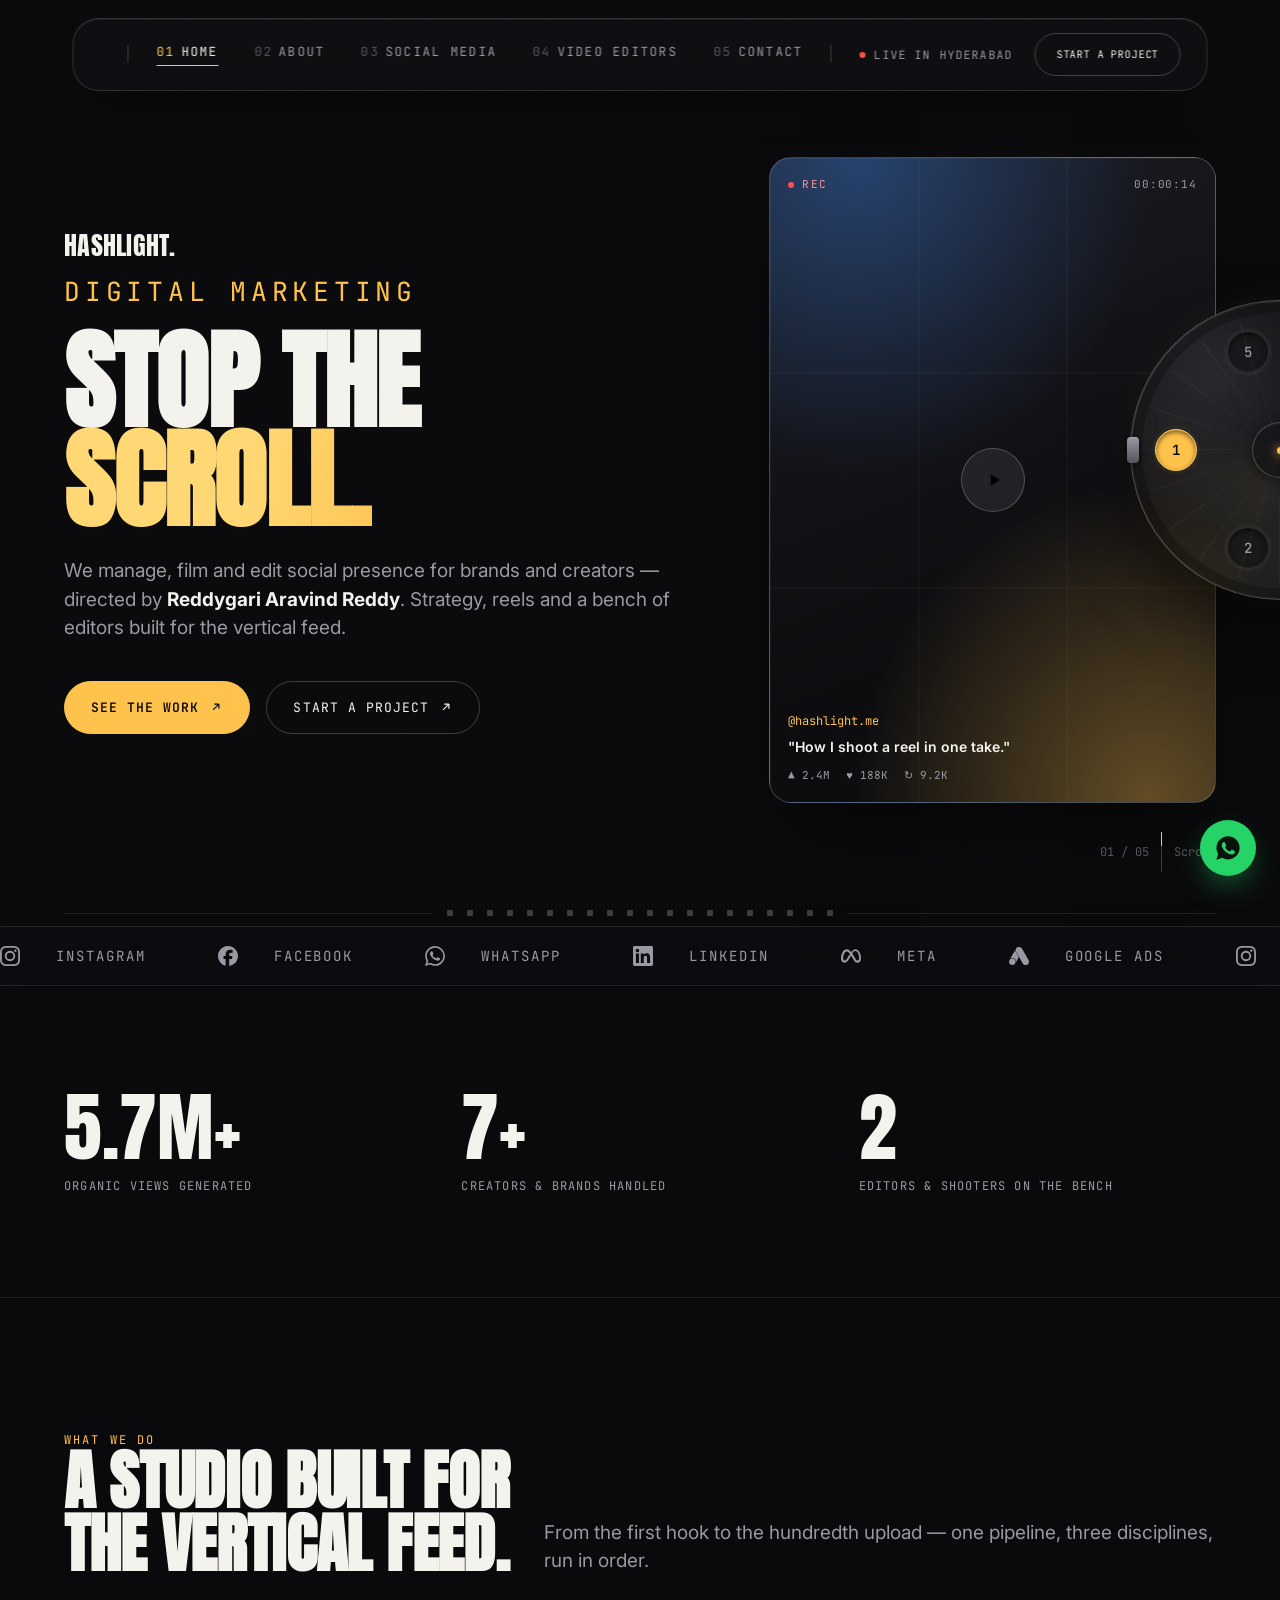
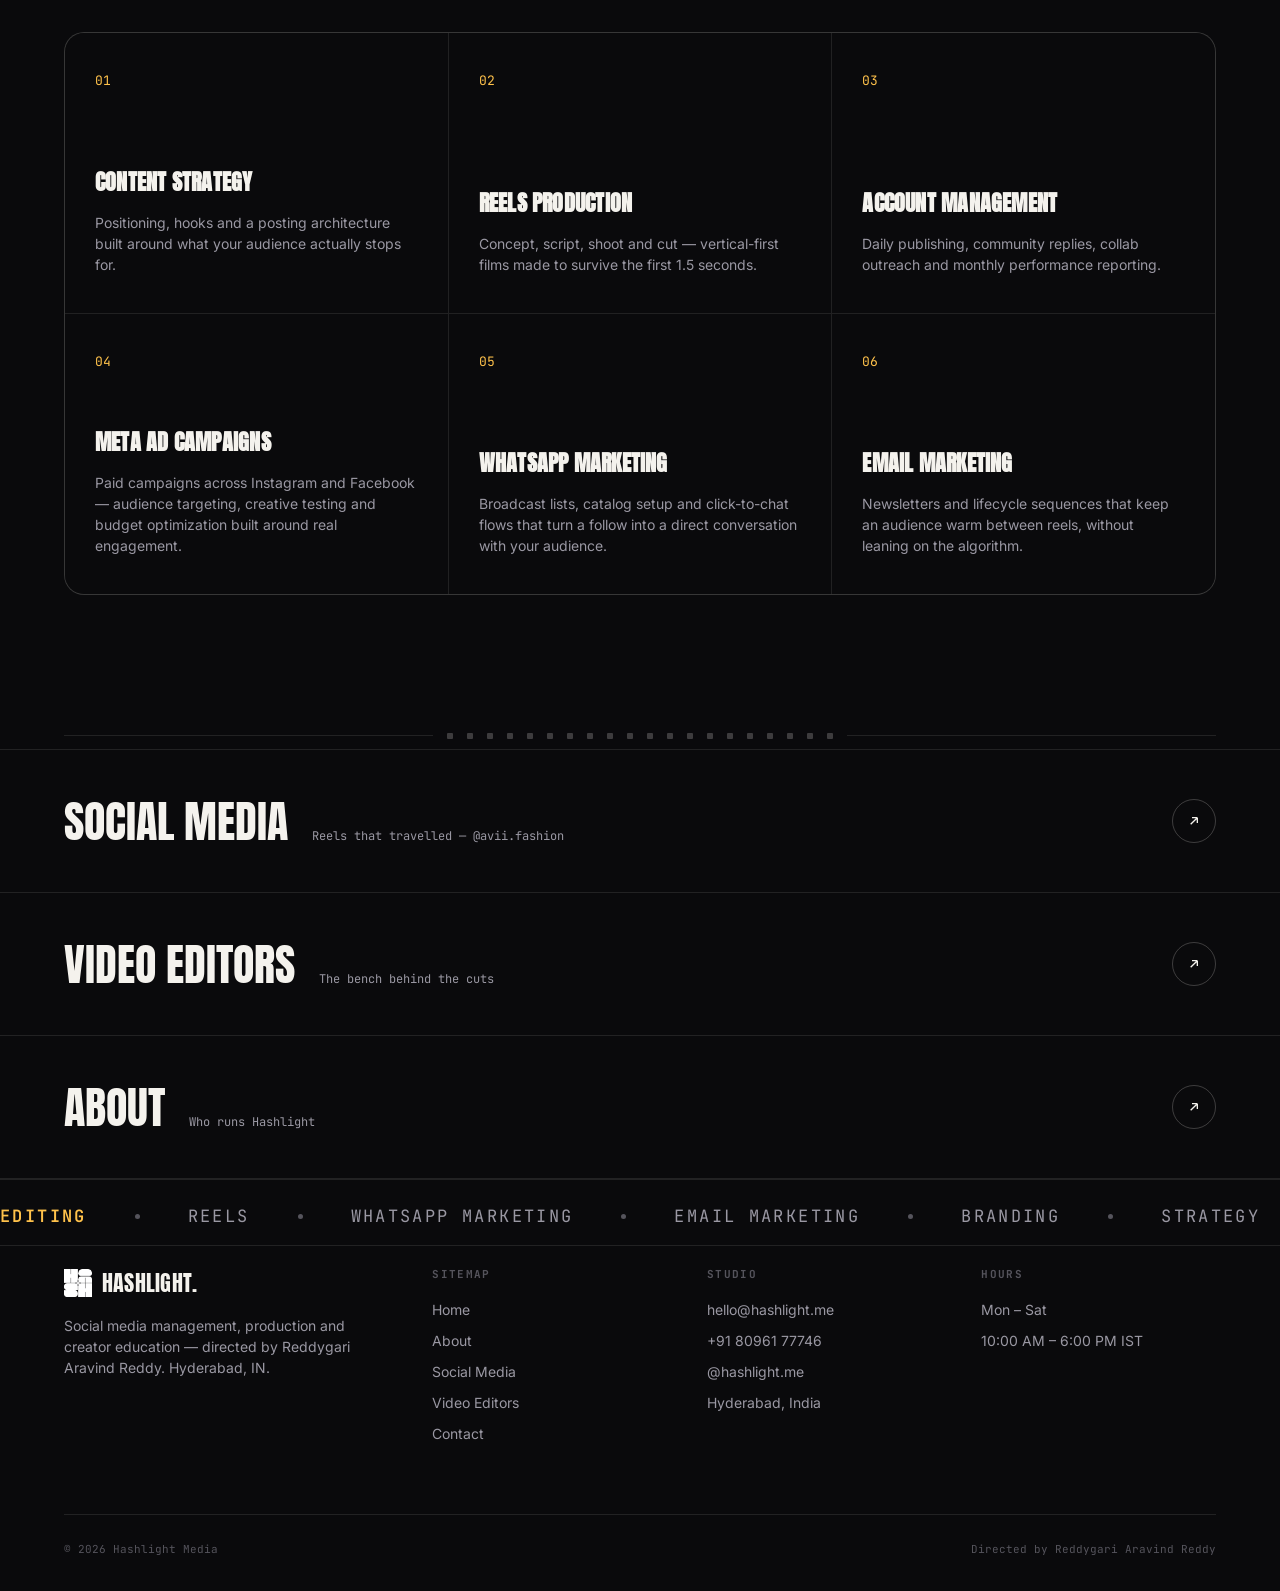
==== commit 2e0aa90c: "Add drag-scrubbed dial transitions and analytics tags - Dial: dragging toward a neighbouring number " ====
--- a/hashlight/index.html
+++ b/hashlight/index.html
@@ -2,6 +2,39 @@
 <html lang="en">
 <head>
 <meta charset="UTF-8">
+<!-- Google Tag Manager -->
+<script>(function(w,d,s,l,i){w[l]=w[l]||[];w[l].push({'gtm.start':
+new Date().getTime(),event:'gtm.js'});var f=d.getElementsByTagName(s)[0],
+j=d.createElement(s),dl=l!='dataLayer'?'&l='+l:'';j.async=true;j.src=
+'https://www.googletagmanager.com/gtm.js?id='+i+dl;f.parentNode.insertBefore(j,f);
+})(window,document,'script','dataLayer','GTM-NQJWLBSV');</script>
+<!-- End Google Tag Manager -->
+<!-- Google tag (gtag.js) -->
+<script async src="https://www.googletagmanager.com/gtag/js?id=G-N0PJGK31D2"></script>
+<script>
+  window.dataLayer = window.dataLayer || [];
+  function gtag(){dataLayer.push(arguments);}
+  gtag('js', new Date());
+
+  gtag('config', 'G-N0PJGK31D2');
+</script>
+<!-- Meta Pixel Code -->
+<script>
+!function(f,b,e,v,n,t,s)
+{if(f.fbq)return;n=f.fbq=function(){n.callMethod?
+n.callMethod.apply(n,arguments):n.queue.push(arguments)};
+if(!f._fbq)f._fbq=n;n.push=n;n.loaded=!0;n.version='2.0';
+n.queue=[];t=b.createElement(e);t.async=!0;
+t.src=v;s=b.getElementsByTagName(e)[0];
+s.parentNode.insertBefore(t,s)}(window, document,'script',
+'https://connect.facebook.net/en_US/fbevents.js');
+fbq('init', '1096933299700600');
+fbq('track', 'PageView');
+</script>
+<noscript><img height="1" width="1" style="display:none"
+src="https://www.facebook.com/tr?id=1096933299700600&ev=PageView&noscript=1"
+/></noscript>
+<!-- End Meta Pixel Code -->
 <meta name="viewport" content="width=device-width, initial-scale=1">
 <title>Hashlight | Social Media & Reels Agency, Hyderabad</title>
 <meta name="description" content="Hyderabad creator-first social media studio — Reels production, Meta ad campaigns, content strategy and account management. 6.8M+ organic views generated.">
@@ -79,6 +112,10 @@
 </script>
 </head>
 <body>
+<!-- Google Tag Manager (noscript) -->
+<noscript><iframe src="https://www.googletagmanager.com/ns.html?id=GTM-NQJWLBSV"
+height="0" width="0" style="display:none;visibility:hidden"></iframe></noscript>
+<!-- End Google Tag Manager (noscript) -->
 
 <div class="grain"></div>
 <div class="flash-spot"></div>
--- a/hashlight/css/style.css
+++ b/hashlight/css/style.css
@@ -287,11 +287,11 @@
 }
 .ticker{ display:flex; width:max-content; animation:tick 32s linear infinite; }
 .ticker span{
-  font-family:var(--mono); font-size:13px; letter-spacing:.14em; text-transform:uppercase; color:var(--ink-dim);
+  font-family:var(--mono); font-size:14px; letter-spacing:.14em; text-transform:uppercase; color:var(--ink-dim);
   padding-right:36px; display:flex; align-items:center; gap:36px; white-space:nowrap;
 }
 .ticker span b, .footer-platforms-track span b{ color:var(--gold); font-weight:600; }
-.ticker span i, .footer-platforms-track span i{ width:4px; height:4px; border-radius:50%; background:var(--ink-faint); display:inline-block; }
+.ticker span i, .footer-platforms-track span i{ width:5px; height:5px; border-radius:50%; background:var(--ink-faint); display:inline-block; }
 @keyframes tick{ from{ transform:translateX(0); } to{ transform:translateX(-50%); } }
 
 /* ==========================================================================
@@ -351,7 +351,7 @@
 /* ==========================================================================
    Footer
    ========================================================================== */
-.site-footer{ border-top:1px solid var(--line); padding-block:56px 34px; }
+.site-footer{ border-top:1px solid var(--line); padding-block:24px 34px; }
 
 /* floating WhatsApp button — lives in the footer's markup (so it survives
    the page-panel split, since footer is never hidden) but is fixed to the
@@ -369,16 +369,19 @@
 
 /* rolling platforms banner — reuses the hero ticker's marquee animation */
 .footer-platforms{
-  overflow:hidden; padding-bottom:30.6px; margin-bottom:32.4px; border-bottom:1px solid var(--line);
+  overflow:hidden; padding-bottom:16px; margin-bottom:20px; border-bottom:1px solid var(--line);
   width:100vw; margin-left:calc(50% - 50vw); margin-right:calc(50% - 50vw);
 }
-.footer-platforms-track{ display:flex; width:max-content; animation:tick 71.5s linear infinite; }
-.footer-platforms-track > span{ display:flex; align-items:center; gap:48px; padding-right:48px; white-space:nowrap; }
+.footer-platforms-track{ display:flex; width:max-content; animation:tick 85.5s linear infinite; }
+.footer-platforms-track > span{
+  display:flex; align-items:center; gap:48px; padding-right:48px; white-space:nowrap;
+  font-family:var(--mono); font-size:17px; letter-spacing:.14em; text-transform:uppercase; color:var(--ink-dim);
+}
 .footer-platform-item{
   display:inline-flex; align-items:center; gap:10px;
-  font-family:var(--mono); font-size:13px; letter-spacing:.08em; text-transform:uppercase; color:var(--ink-dim);
-}
-.footer-platform-item svg{ width:18px; height:18px; flex-shrink:0; }
+  font-family:var(--mono); font-size:14px; letter-spacing:.08em; text-transform:uppercase; color:var(--ink-dim);
+}
+.footer-platform-item svg{ width:20px; height:20px; flex-shrink:0; }
 .footer-grid{ display:grid; grid-template-columns:1.4fr repeat(3,1fr); gap:40px; }
 @media (max-width:820px){ .footer-grid{ grid-template-columns:1fr 1fr; } }
 @media (max-width:560px){ .footer-grid{ grid-template-columns:1fr; } }
